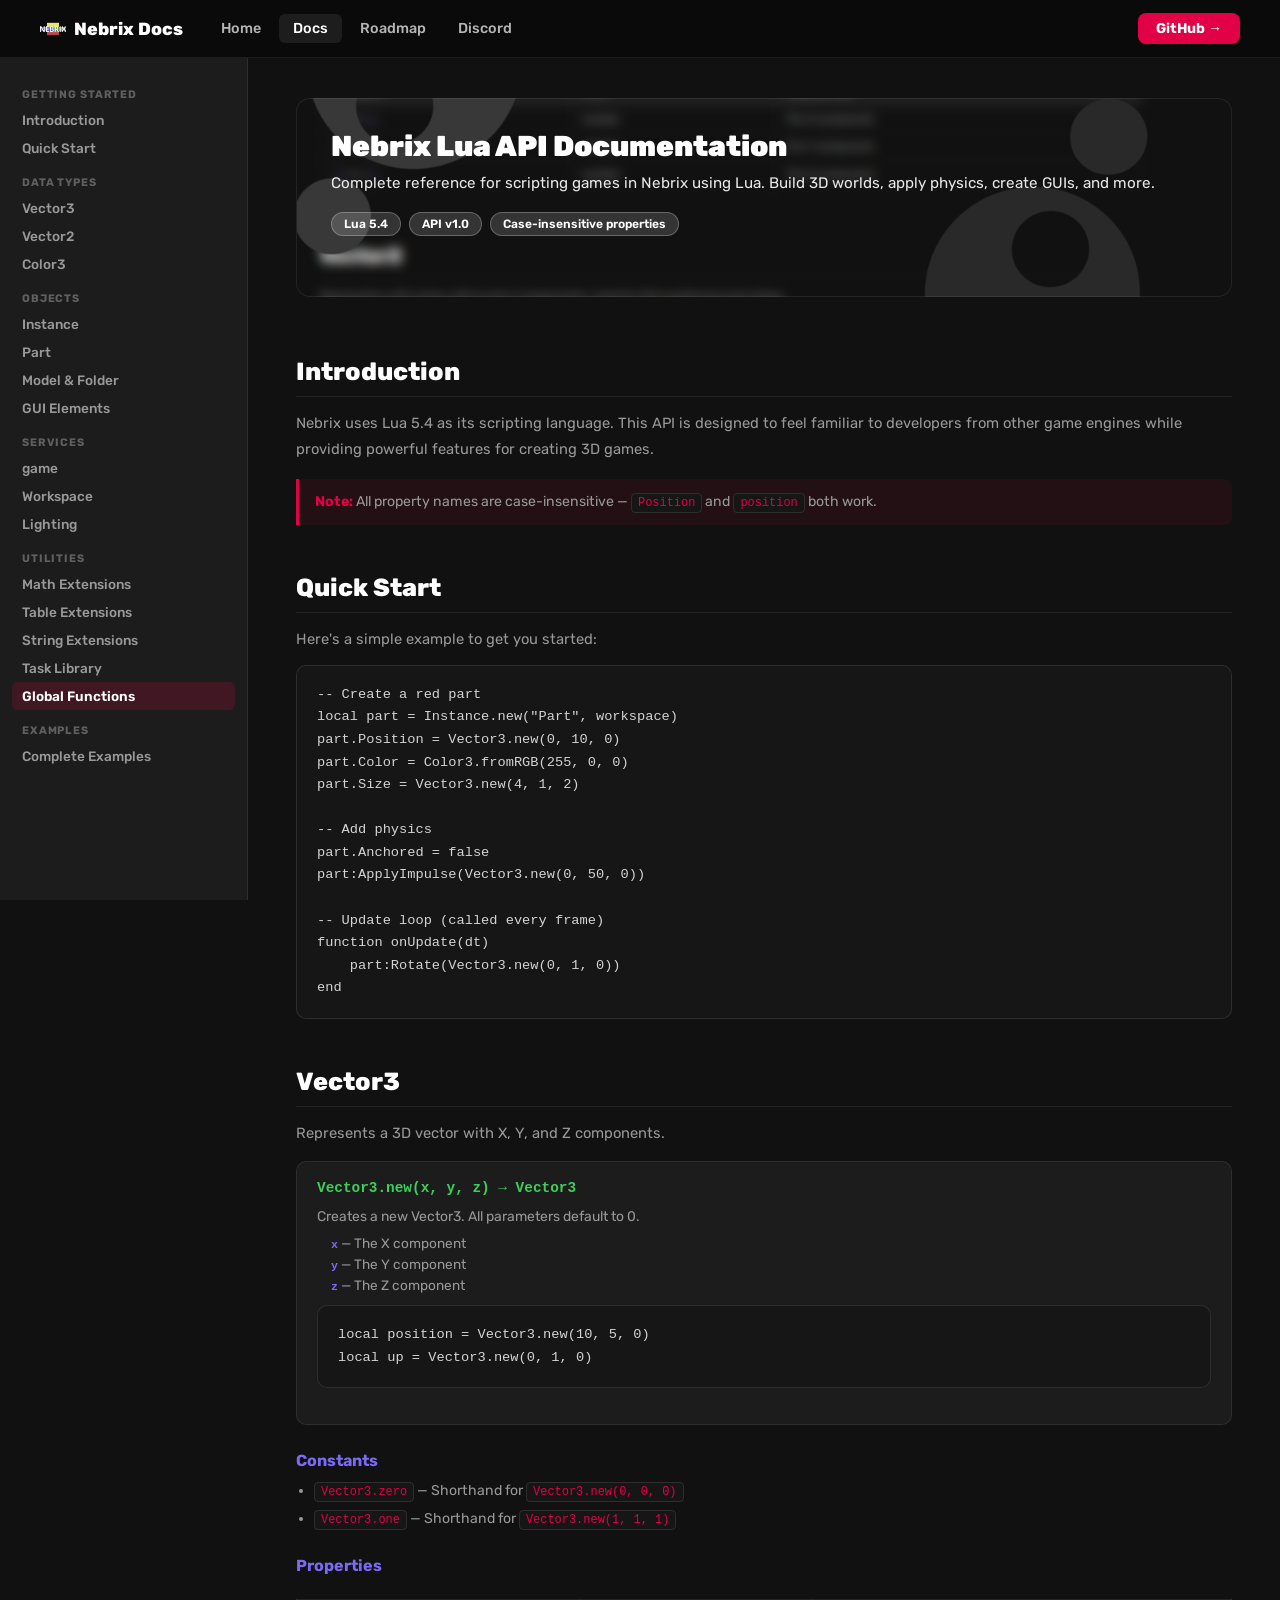
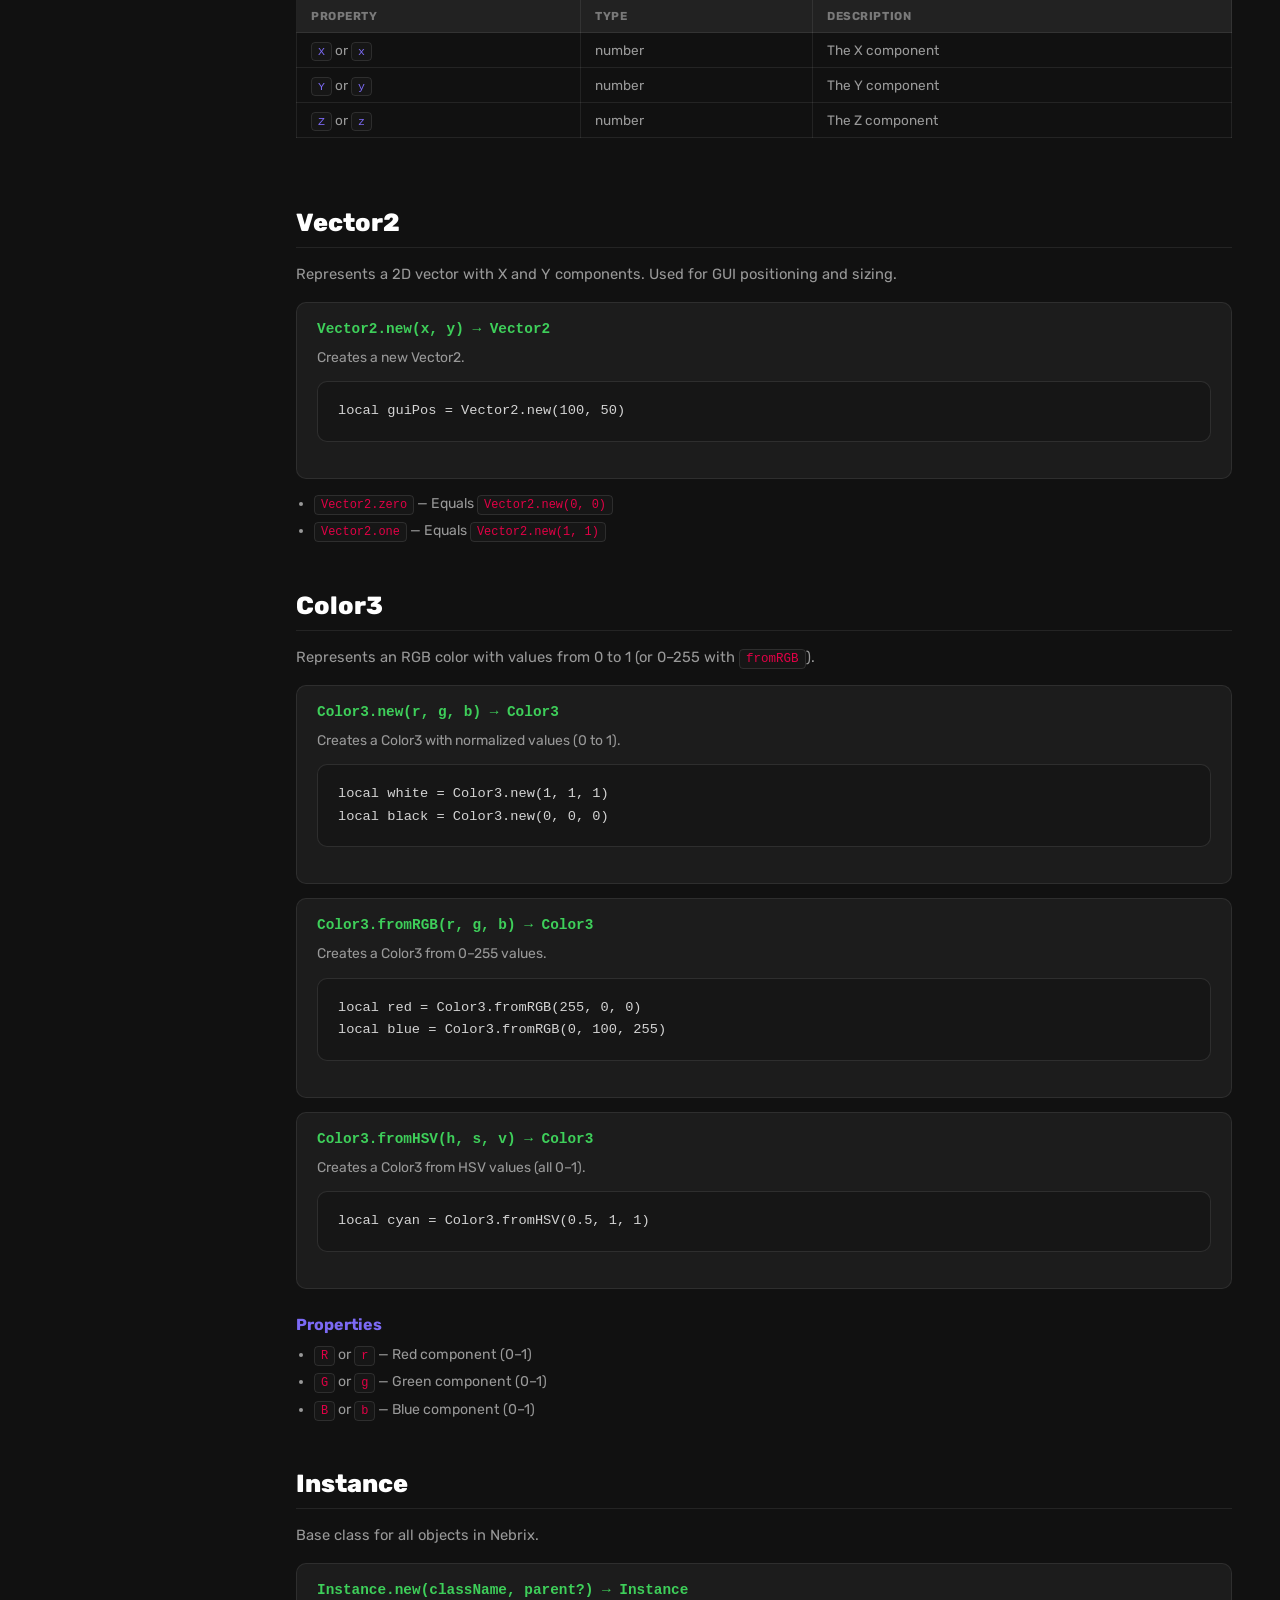
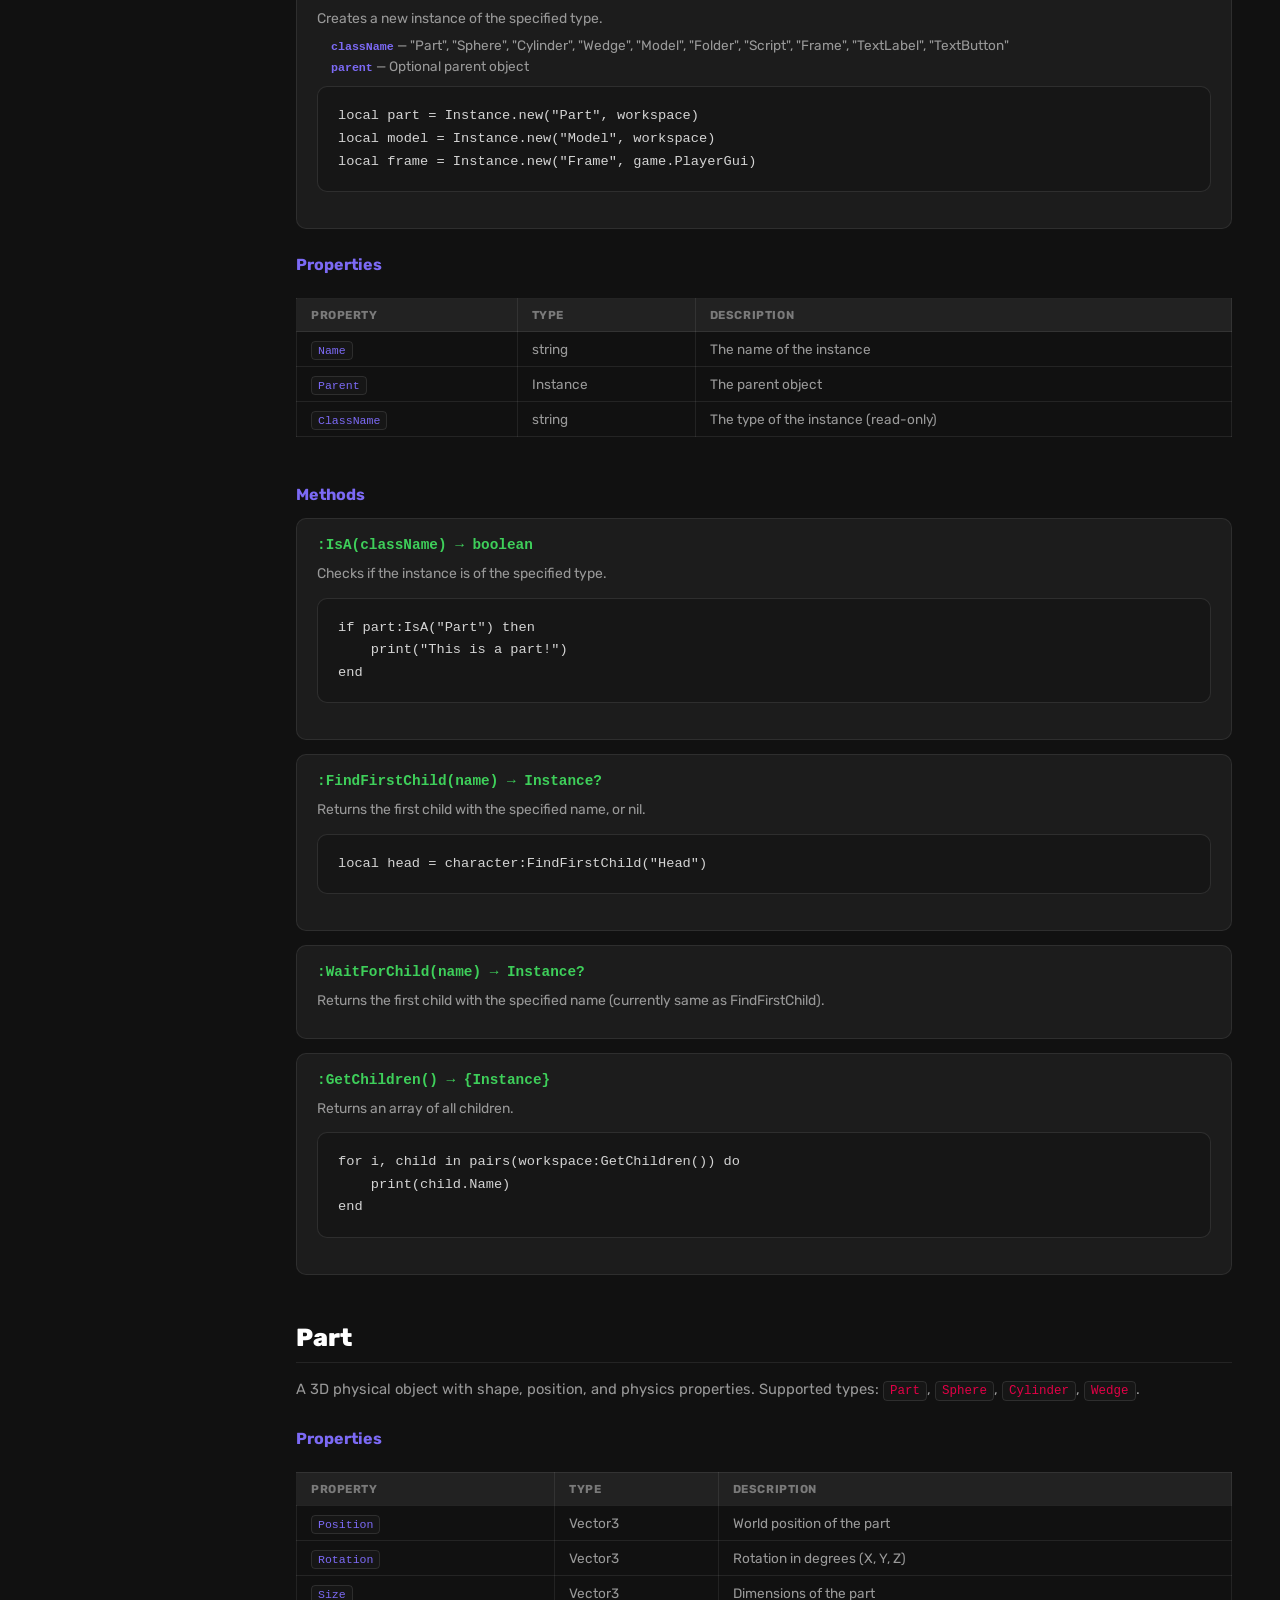
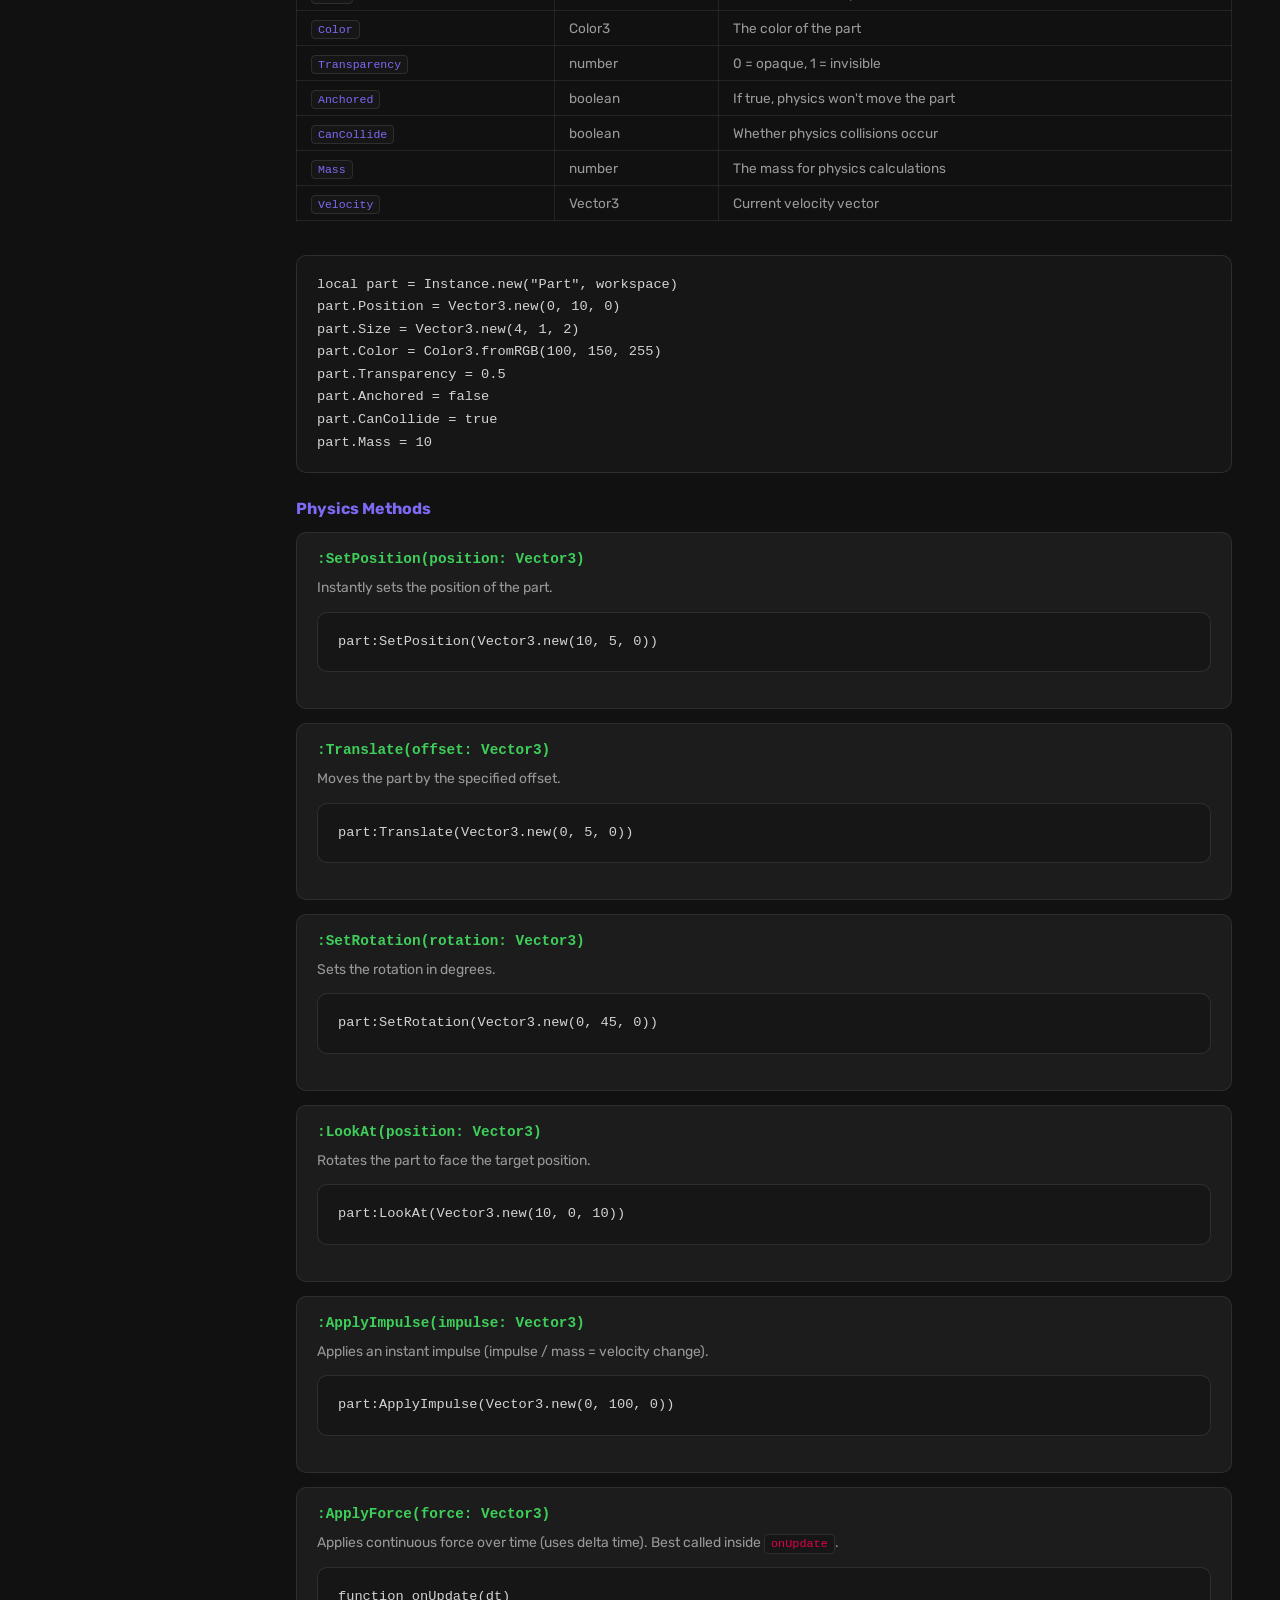
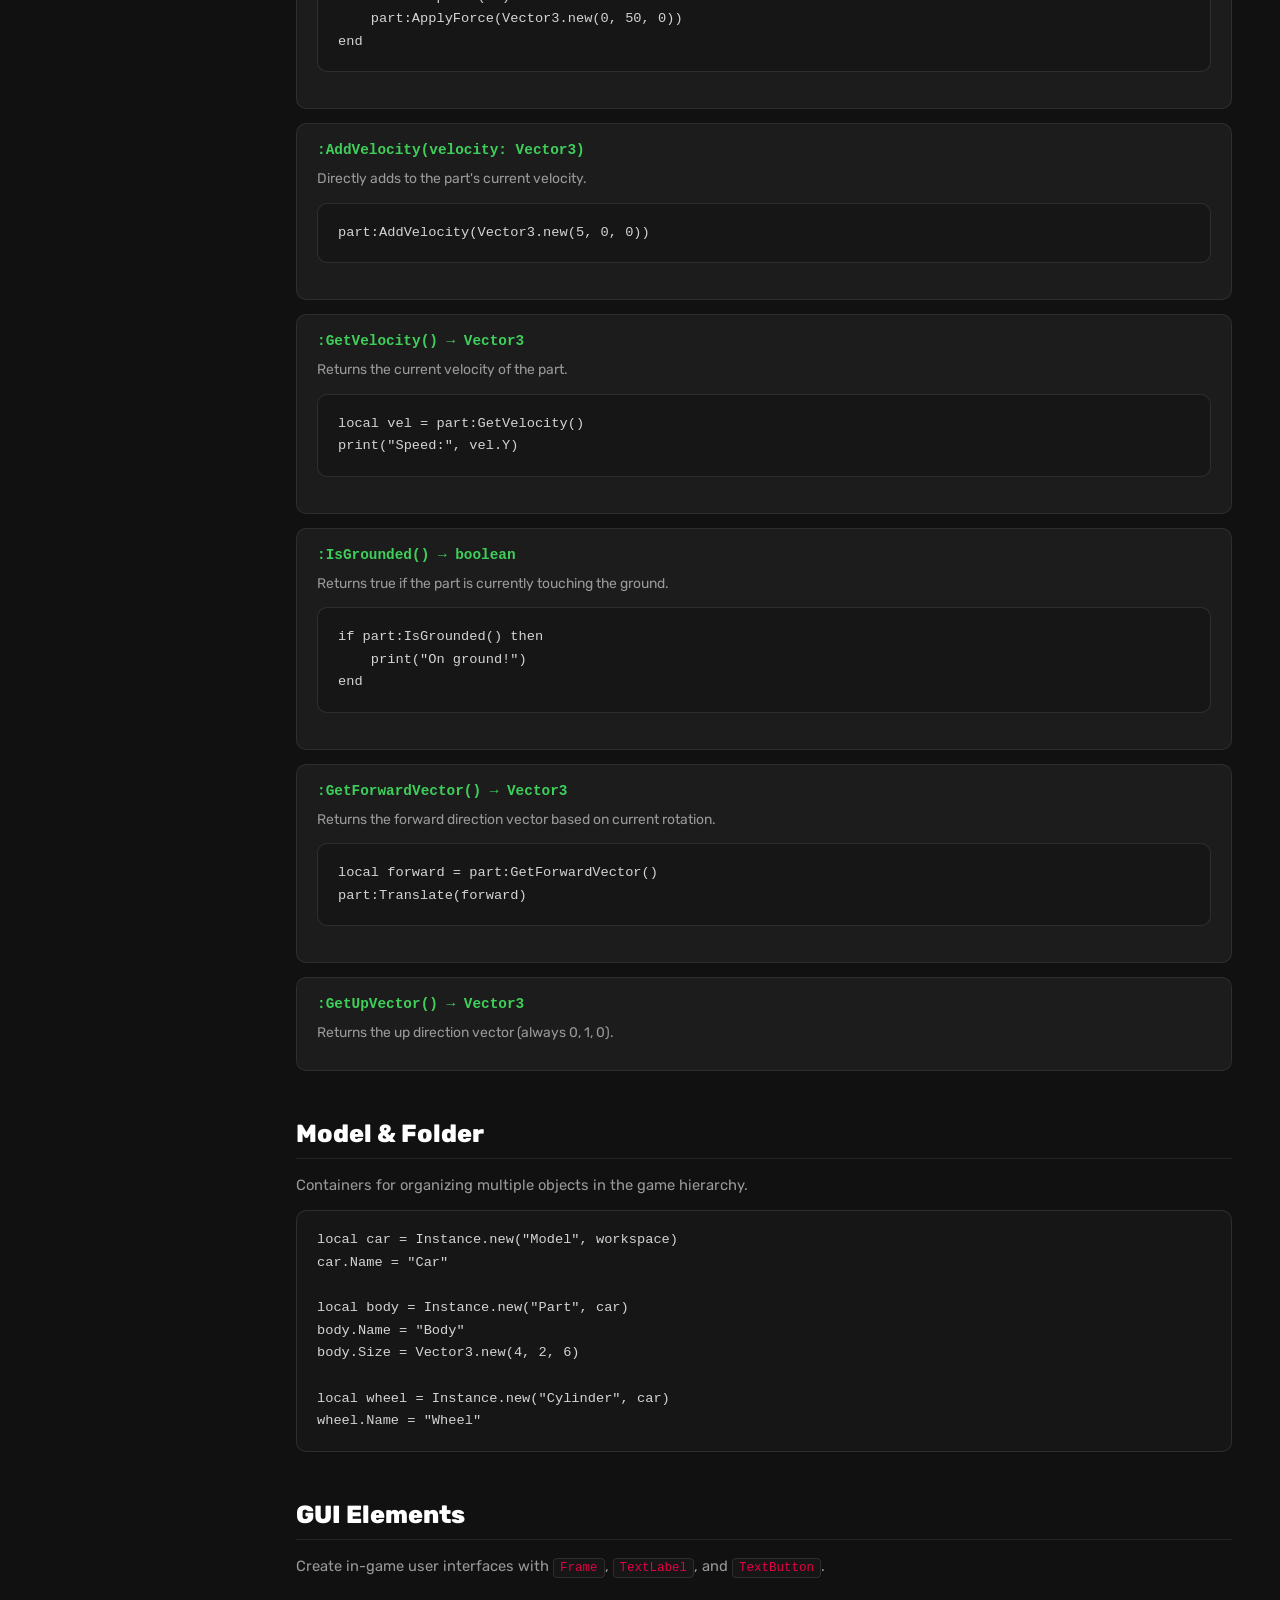
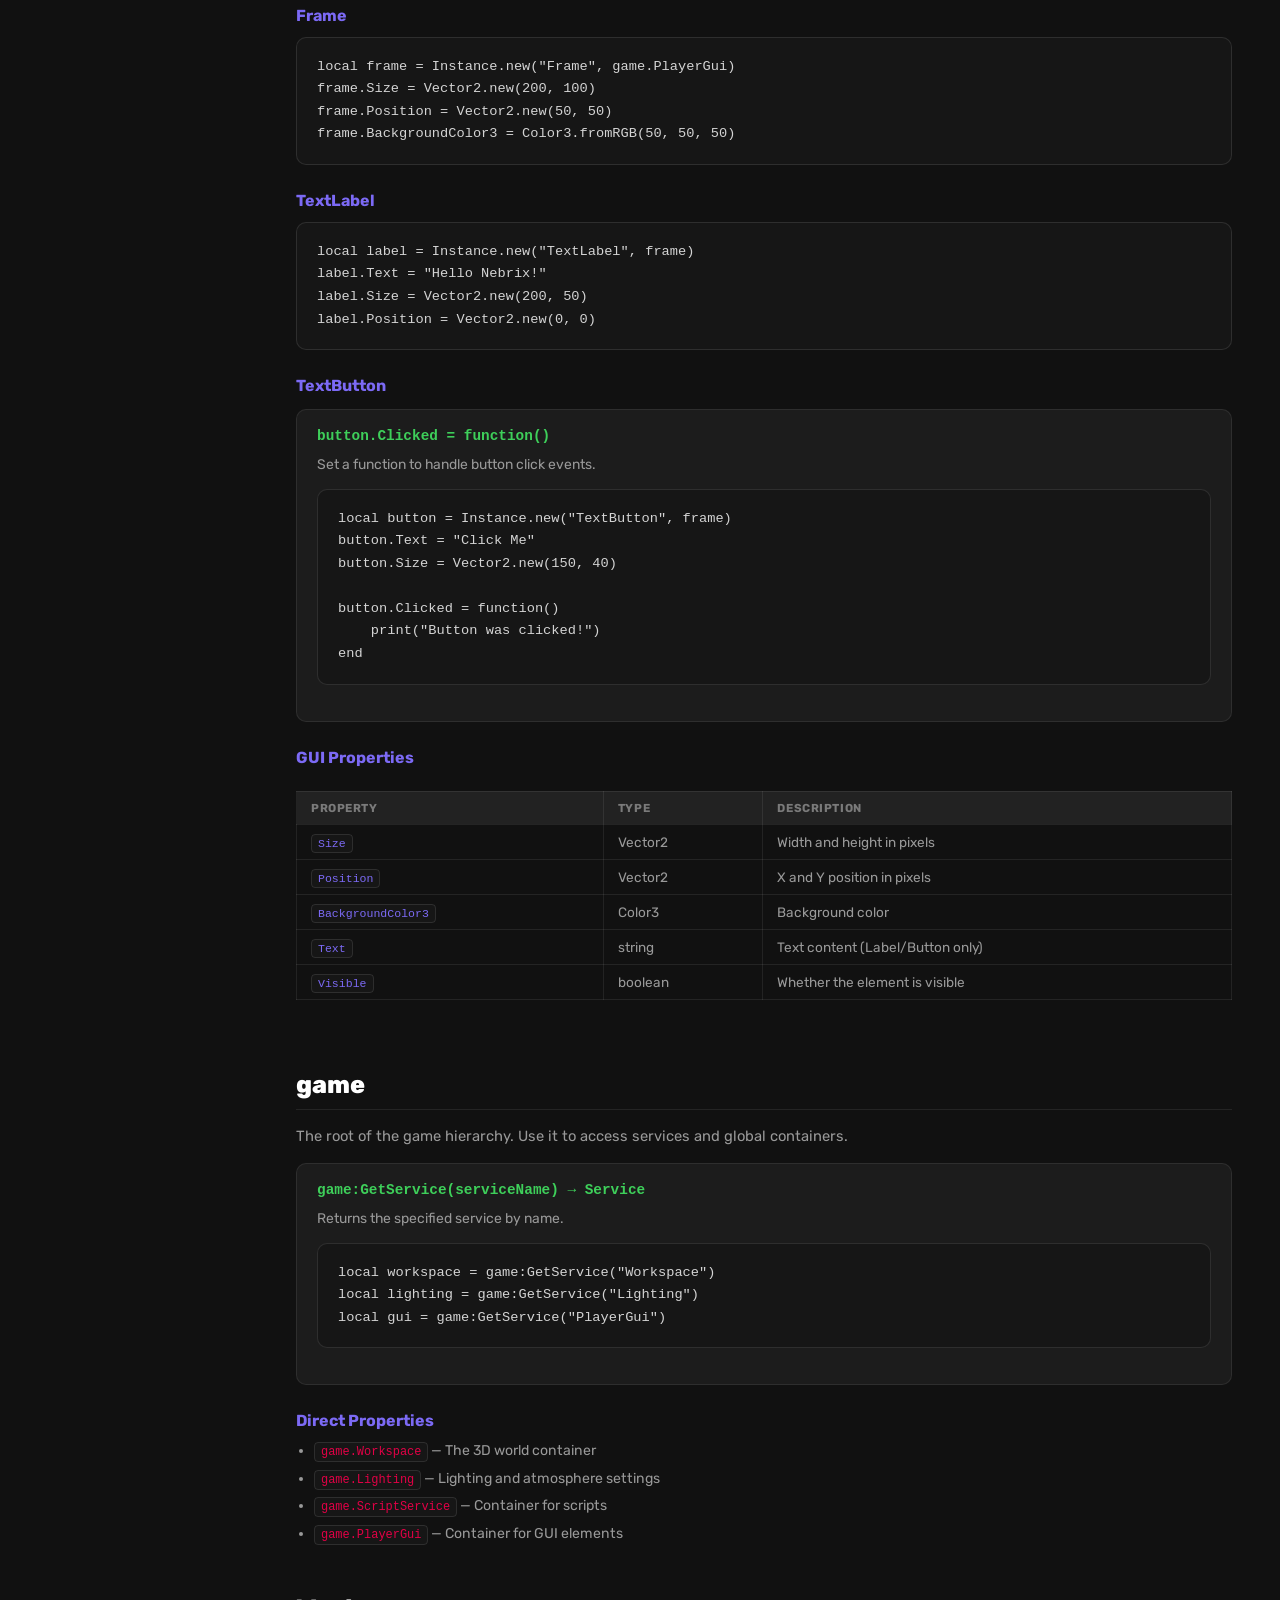
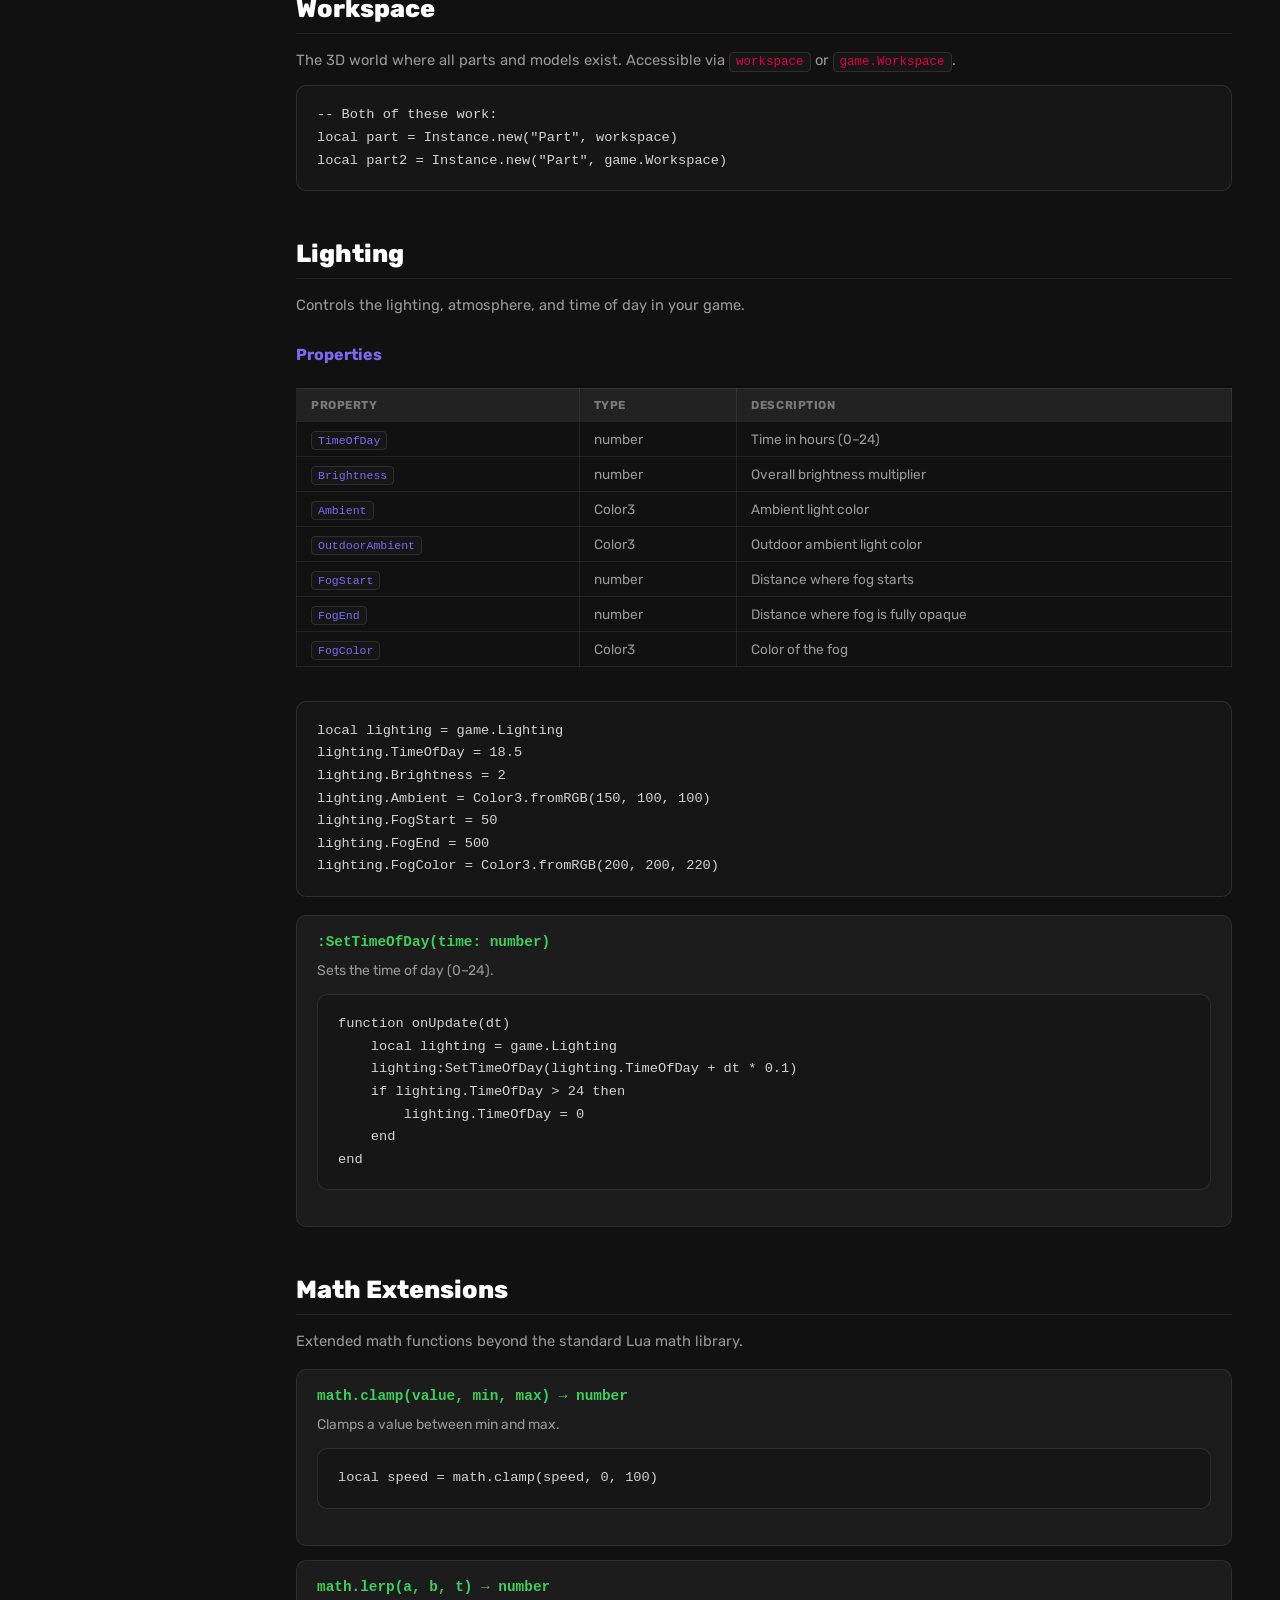
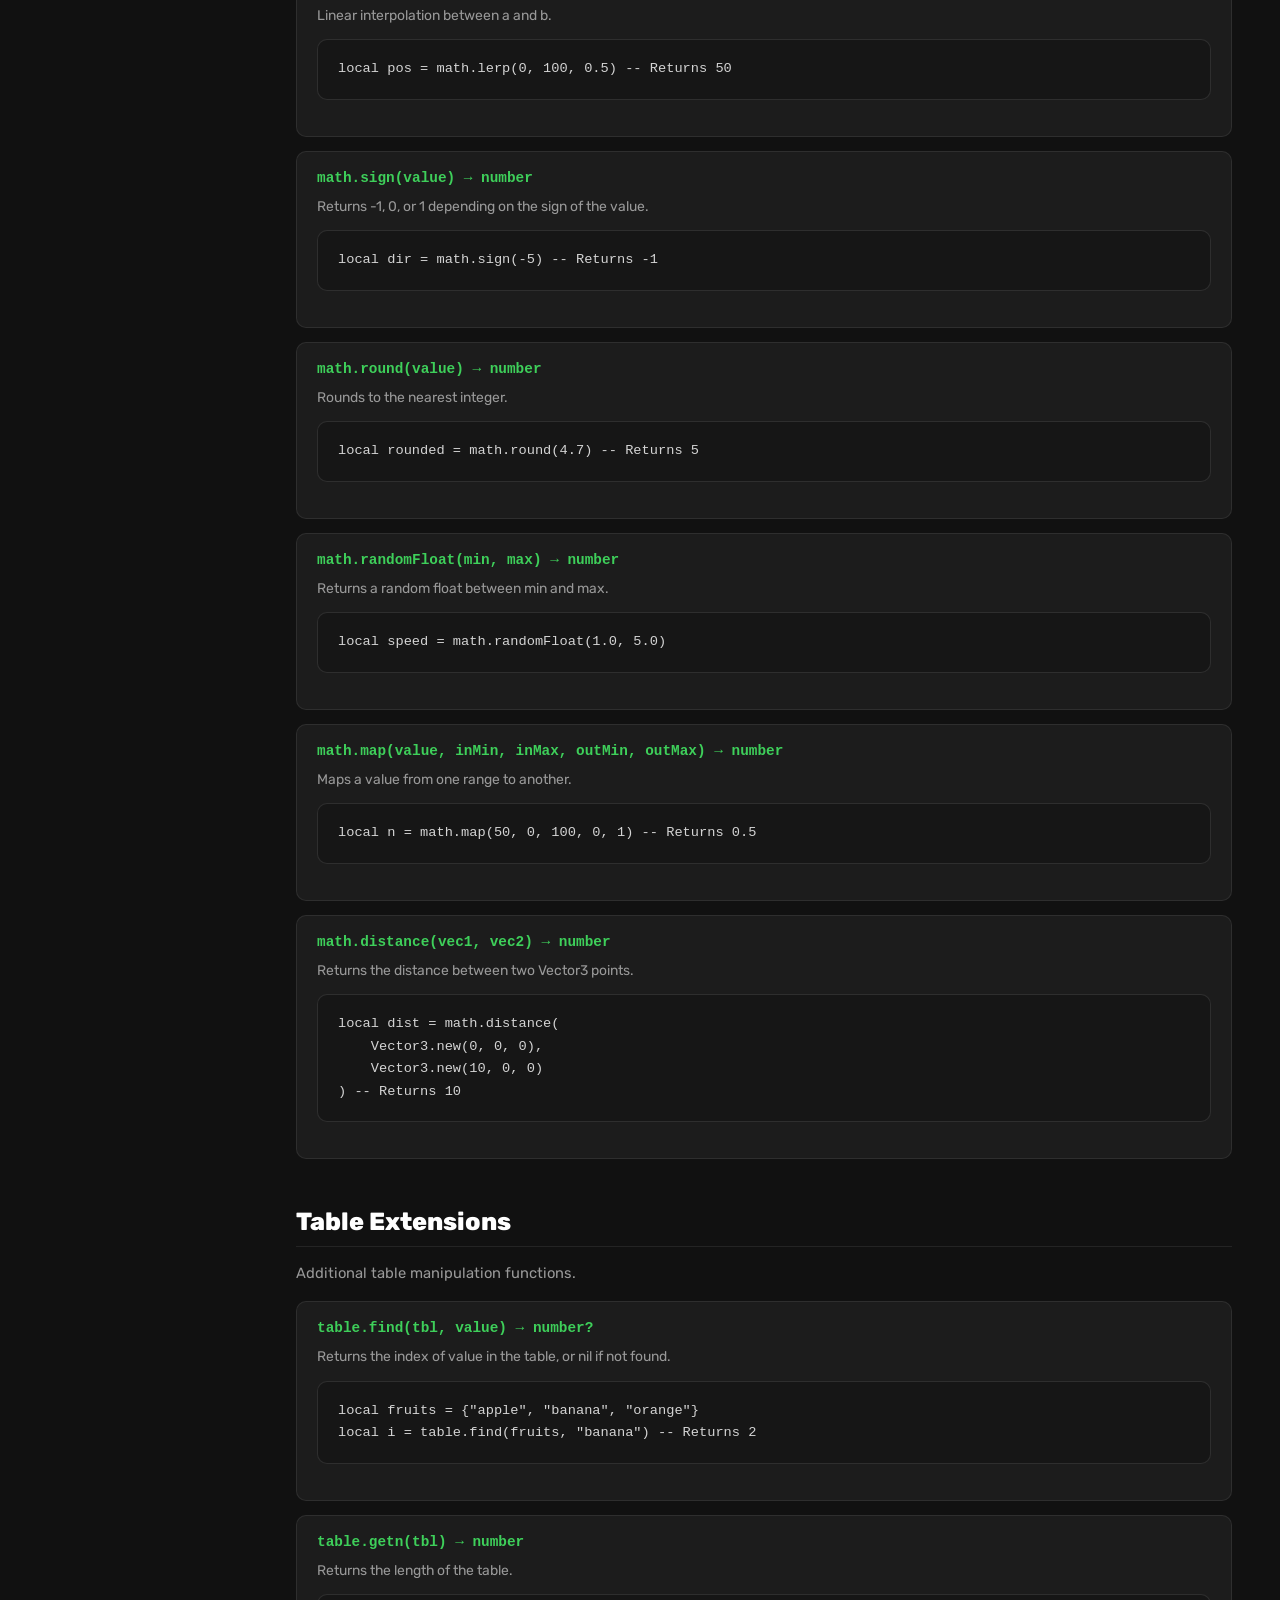
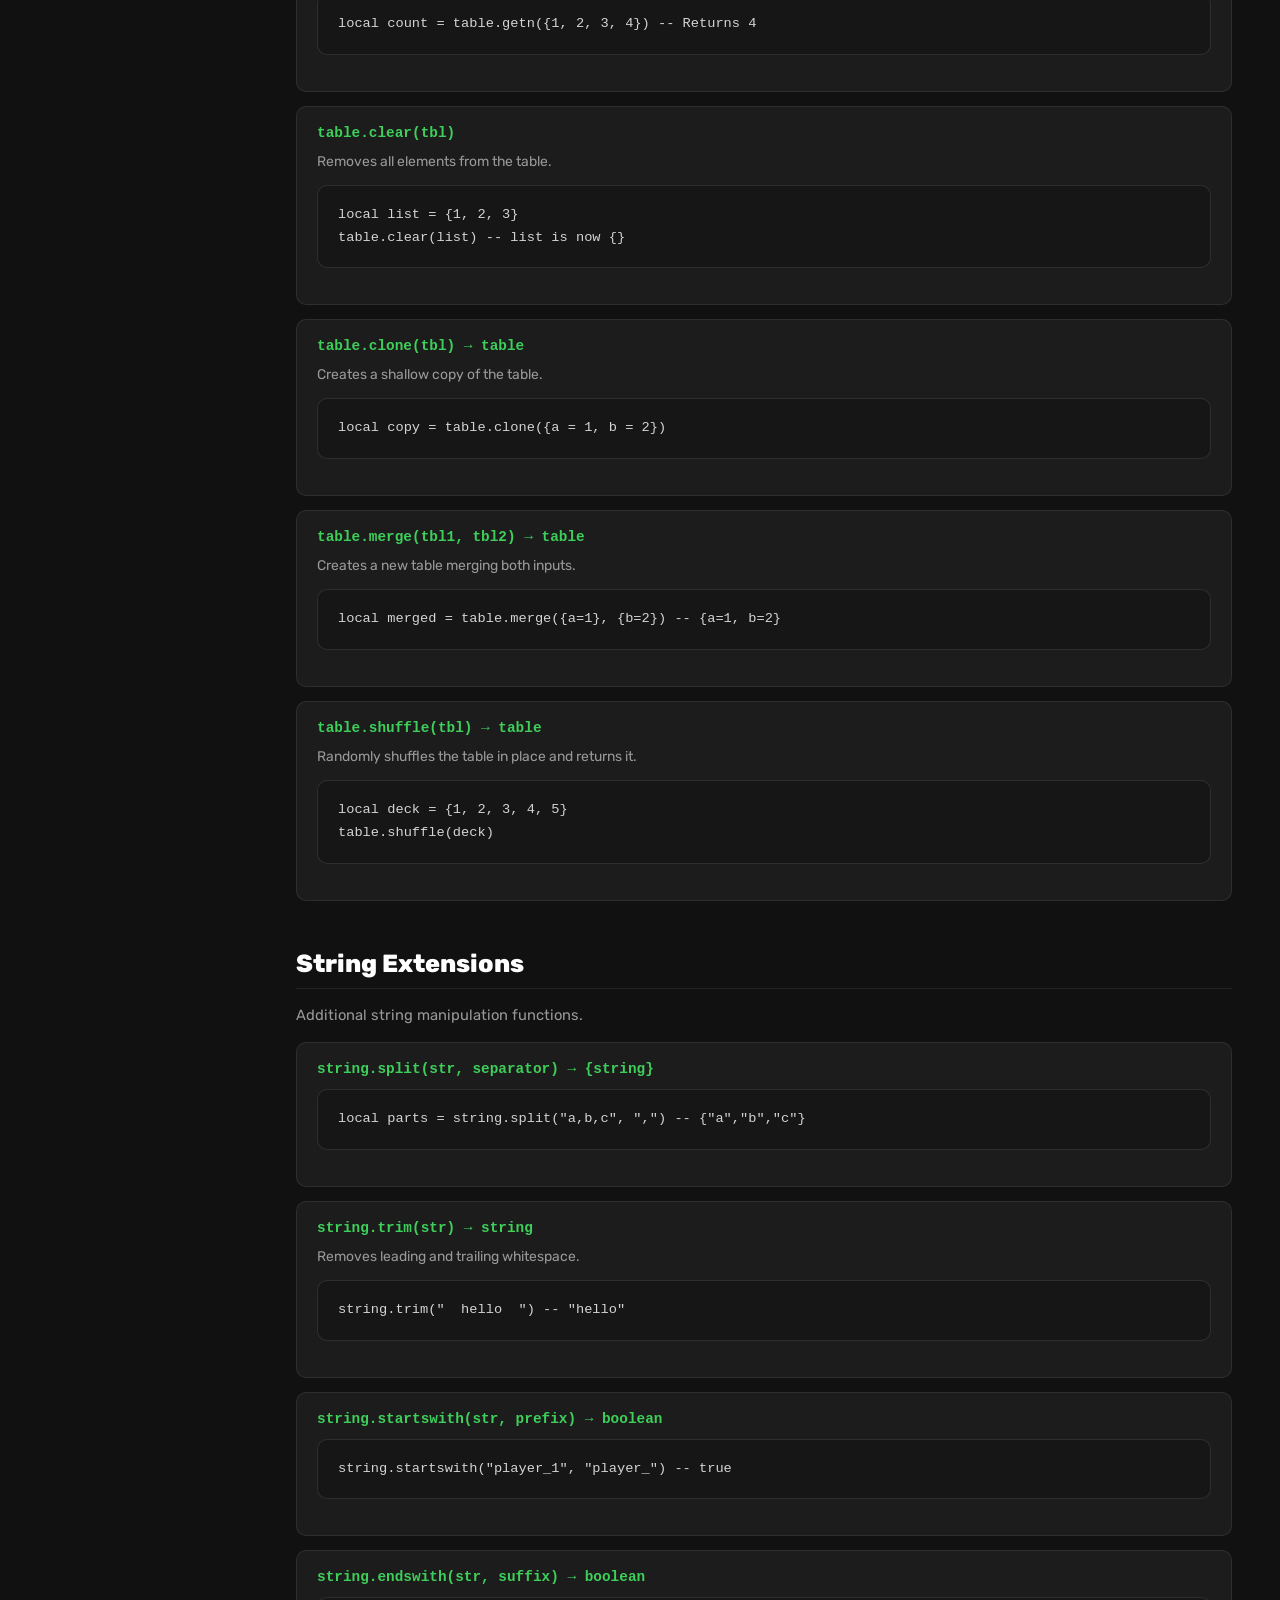
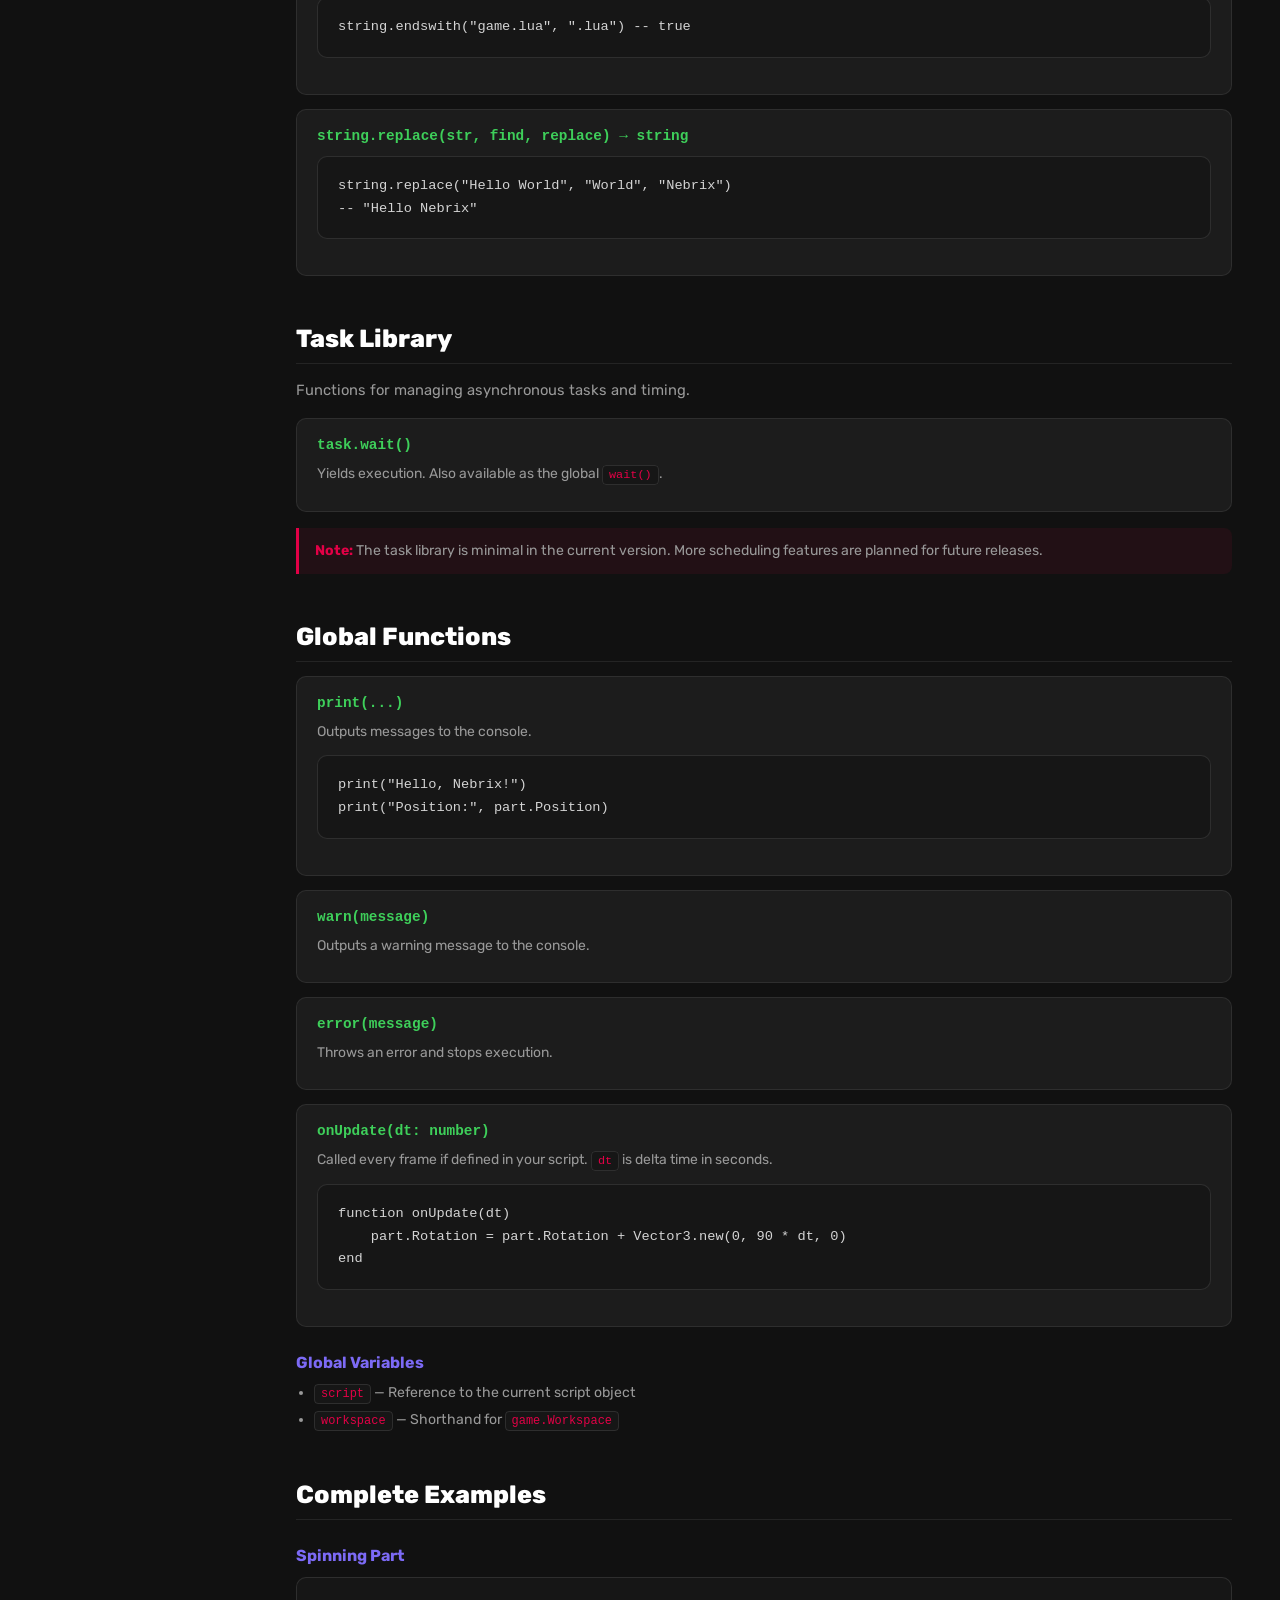
==== documentation.html @ 53d377f2 "New website design" ====
<!DOCTYPE html>
<html lang="en">
<head>
    <meta charset="UTF-8">
    <meta name="viewport" content="width=device-width, initial-scale=1.0">
    <link rel="icon" type="image/x-icon" href="nebrixlogo.png">
    <title>Nebrix - Lua API Documentation</title>
    <meta name="description" content="Complete Lua API documentation for Nebrix game engine scripting.">
    <link href="https://fonts.googleapis.com/css2?family=Rubik:wght@400;500;600;700;800;900&display=swap" rel="stylesheet">
    <style>
        *, *::before, *::after { box-sizing: border-box; margin: 0; padding: 0; }

        :root {
            --red:         #e20046;
            --red-dark:    #b8003a;
            --bg:          #111111;
            --bg-card:     #1c1c1c;
            --bg-raised:   #222222;
            --bg-code:     #161616;
            --text:        #ffffff;
            --muted:       #999999;
            --border:      rgba(255,255,255,0.08);
            --border-code: rgba(255,255,255,0.1);
            --green:       #3ecf5a;
            --accent:      #7c6af5;
            --sidebar-w:   248px;
        }

        html { scroll-behavior: smooth; }
        body { font-family: 'Rubik', sans-serif; background: var(--bg); color: var(--text); overflow-x: hidden; }
        a { color: inherit; text-decoration: none; }

        /* ── NAVBAR ── */
        nav.topnav {
            position: sticky;
            top: 0;
            z-index: 200;
            display: flex;
            align-items: center;
            padding: 0 2.5rem;
            height: 58px;
            background: rgba(10,10,10,0.9);
            backdrop-filter: blur(12px);
            border-bottom: 1px solid var(--border);
        }

        .logo {
            display: flex;
            align-items: center;
            gap: 8px;
            font-weight: 800;
            font-size: 1.1rem;
            color: #fff;
        }
        .logo img { width: 26px; height: 26px; object-fit: contain; display: block; }

        .nav-links { display: flex; gap: 4px; margin-left: 1.5rem; }
        .nav-links a {
            padding: 6px 14px;
            font-size: 0.9rem; font-weight: 500;
            color: rgba(255,255,255,0.7);
            border-radius: 6px;
            transition: background 0.15s, color 0.15s;
        }
        .nav-links a:hover { background: rgba(255,255,255,0.08); color: #fff; }
        .nav-links a.active { color: #fff; background: rgba(255,255,255,0.08); }

        .nav-right { display: flex; gap: 10px; align-items: center; margin-left: auto; }
        .btn-nav-gh {
            background: var(--red); border: none; cursor: pointer;
            font-family: 'Rubik', sans-serif; font-size: 0.88rem; font-weight: 700;
            color: #fff; padding: 7px 18px; border-radius: 8px;
            transition: filter 0.15s, transform 0.12s; display: inline-flex; align-items: center;
        }
        .btn-nav-gh:hover { filter: brightness(1.1); transform: translateY(-1px); }

        /* ── LAYOUT ── */
        .layout { display: flex; max-width: 1380px; margin: 0 auto; }

        /* ── SIDEBAR ── */
        .sidebar {
            width: var(--sidebar-w);
            flex-shrink: 0;
            position: sticky;
            top: 58px;
            height: calc(100vh - 58px);
            overflow-y: auto;
            padding: 20px 12px 32px;
            border-right: 1px solid var(--border);
            background: var(--bg-card);
            scrollbar-width: thin;
            scrollbar-color: rgba(255,255,255,0.1) transparent;
        }

        .sidebar-group { margin-bottom: 4px; }

        .sidebar-label {
            font-size: 0.68rem;
            font-weight: 700;
            text-transform: uppercase;
            letter-spacing: 0.08em;
            color: rgba(255,255,255,0.3);
            padding: 10px 10px 5px;
            display: block;
        }

        .sidebar a {
            display: block;
            padding: 6px 10px;
            text-decoration: none;
            color: var(--muted);
            border-radius: 6px;
            font-size: 0.85rem;
            font-weight: 500;
            transition: background 0.12s, color 0.12s;
        }
        .sidebar a:hover { color: #fff; background: rgba(255,255,255,0.06); }
        .sidebar a.active { color: #fff; background: rgba(226,0,70,0.18); font-weight: 600; }

        /* ── MAIN CONTENT ── */
        .content {
            flex: 1;
            min-width: 0;
            padding: 40px 48px 80px;
        }

        /* ── INTRO CARD ── */
        .intro-card {
            padding: 30px 34px 60px;
            margin-bottom: 60px;
            border-radius: 14px;
            border: 1px solid rgba(255,255,255,0.08);

            background: url("nebrixcoding.png") center/cover no-repeat;

        }
        .intro-card h1 { font-size: 1.8rem; font-weight: 900; margin-bottom: 8px; color: #fff; }
        .intro-card p  { color: rgba(255,255,255,0.9); line-height: 1.65; font-size: 0.95rem; }

        .intro-pills {
            display: flex; gap: 8px; margin-top: 16px; flex-wrap: wrap;
        }
        .intro-pill {
            background: rgba(255,255,255,0.15);
            border: 1px solid rgba(255,255,255,0.25);
            padding: 4px 12px; border-radius: 100px;
            font-size: 0.75rem; font-weight: 600; color: #fff;
        }

        /* ── SECTION HEADINGS ── */
        section { scroll-margin-top: 78px; }

        h2 {
            font-size: 1.55rem; font-weight: 800;
            margin: 48px 0 14px;
            padding-bottom: 10px;
            border-bottom: 1px solid var(--border);
            color: #fff;
        }

        h3 {
            font-size: 1rem; font-weight: 700;
            color: var(--accent);
            margin: 26px 0 10px;
        }

        p {
            line-height: 1.75;
            margin-bottom: 12px;
            color: var(--muted);
            font-size: 0.92rem;
        }

        /* ── CODE ── */
        code {
            font-family: 'Courier New', monospace;
            font-size: 0.85em;
            background: var(--bg-code);
            border: 1px solid var(--border-code);
            padding: 2px 6px;
            border-radius: 4px;
            color: var(--red);
        }

        pre {
            background: var(--bg-code);
            border: 1px solid var(--border-code);
            border-radius: 10px;
            padding: 18px 20px;
            overflow-x: auto;
            margin: 12px 0 18px;
            line-height: 1.65;
        }
        pre code { background: none; border: none; padding: 0; color: #d4d4d4; font-size: 0.855rem; }

        /* ── API METHOD ── */
        .api-method {
            background: var(--bg-card);
            border: 1px solid var(--border);
            border-radius: 10px;
            padding: 18px 20px;
            margin: 14px 0;
            transition: border-color 0.15s;
        }
        .api-method:hover { border-color: rgba(255,255,255,0.15); }

        .method-sig {
            font-family: 'Courier New', monospace;
            font-size: 0.9rem;
            color: #3ecf5a;
            font-weight: 700;
            margin-bottom: 8px;
            word-break: break-all;
        }
        .api-method p { margin-bottom: 7px; font-size: 0.87rem; }

        .param { margin: 5px 0 5px 14px; font-size: 0.85rem; color: var(--muted); }
        .param strong { color: var(--accent); font-family: 'Courier New', monospace; font-size: 0.855em; }

        /* ── TABLE ── */
        .table-wrap { overflow-x: auto; }
        table { width: 100%; border-collapse: collapse; margin: 14px 0 22px; font-size: 0.85rem; }
        th, td { padding: 9px 14px; text-align: left; border: 1px solid var(--border); }
        th {
            background: var(--bg-raised);
            font-weight: 700; font-size: 0.72rem;
            text-transform: uppercase; letter-spacing: 0.05em;
            color: rgba(255,255,255,0.4);
        }
        td { color: var(--muted); }
        td code { color: var(--accent); }

        /* ── NOTE ── */
        .note {
            background: rgba(226,0,70,0.08);
            border-left: 3px solid var(--red);
            padding: 12px 16px;
            margin: 16px 0;
            border-radius: 0 8px 8px 0;
            font-size: 0.88rem;
            color: var(--muted);
            line-height: 1.6;
        }
        .note strong { color: var(--red); }

        /* ── LISTS ── */
        ul { margin: 8px 0 16px 18px; display: flex; flex-direction: column; gap: 5px; }
        li { font-size: 0.88rem; color: var(--muted); line-height: 1.6; }

        /* ── MOBILE SIDEBAR TOGGLE ── */
        .menu-toggle-btn {
            display: none;
            background: var(--red);
            color: white;
            border: none;
            cursor: pointer;
            padding: 7px 14px;
            border-radius: 8px;
            font-family: 'Rubik', sans-serif;
            font-size: 0.88rem;
            font-weight: 700;
            position: fixed;
            bottom: 20px;
            left: 20px;
            z-index: 199;
            box-shadow: 0 4px 16px rgba(226,0,70,0.4);
        }

        /* ── FOOTER ── */
        footer.doc-footer {
            margin-top: 56px;
            padding-top: 24px;
            border-top: 1px solid var(--border);
            text-align: center;
            font-size: 0.84rem;
            color: #555;
        }

        /* ── RESPONSIVE ── */
        @media (max-width: 1024px) {
            .sidebar {
                position: fixed;
                left: -270px;
                top: 58px;
                height: calc(100vh - 58px);
                z-index: 150;
                transition: left 0.3s ease;
                box-shadow: 8px 0 32px rgba(0,0,0,0.5);
                width: 248px;
            }
            .sidebar.open { left: 0; }
            .menu-toggle-btn { display: block; }
            .content { padding: 28px 18px 80px; }
        }

        @media (max-width: 768px) {
            nav.topnav { padding: 0 1.2rem; }
            .nav-links { display: none; }
            h2 { font-size: 1.35rem; }
            .intro-card { padding: 22px 20px; }
            .intro-card h1 { font-size: 1.4rem; }
            pre { font-size: 0.82rem; }
        }
    </style>
</head>
<body>

<!-- NAVBAR -->
<nav class="topnav">
    <a href="index.html" class="logo">
        <img src="nebrixlogo.png" alt="Nebrix Logo" onerror="this.style.display='none'">
        <span>Nebrix Docs</span>
    </a>
    <div class="nav-links">
        <a href="index.html">Home</a>
        <a href="documentation.html" class="active">Docs</a>
        <a href="progression.html">Roadmap</a>
        <a href="https://discord.com/invite/XTa4GwaJFY" target="_blank" rel="noopener">Discord</a>
    </div>
    <div class="nav-right">
        <a href="https://github.com/Puppyrjcw/Nebrix" target="_blank" rel="noopener" class="btn-nav-gh">GitHub →</a>
    </div>
</nav>

<div class="layout">

    <!-- SIDEBAR -->
    <nav class="sidebar" id="sidebar">
        <div class="sidebar-group">
            <span class="sidebar-label">Getting Started</span>
            <a href="#intro">Introduction</a>
            <a href="#quickstart">Quick Start</a>
        </div>
        <div class="sidebar-group">
            <span class="sidebar-label">Data Types</span>
            <a href="#vector3">Vector3</a>
            <a href="#vector2">Vector2</a>
            <a href="#color3">Color3</a>
        </div>
        <div class="sidebar-group">
            <span class="sidebar-label">Objects</span>
            <a href="#instance">Instance</a>
            <a href="#part">Part</a>
            <a href="#model">Model &amp; Folder</a>
            <a href="#gui">GUI Elements</a>
        </div>
        <div class="sidebar-group">
            <span class="sidebar-label">Services</span>
            <a href="#game">game</a>
            <a href="#workspace">Workspace</a>
            <a href="#lighting">Lighting</a>
        </div>
        <div class="sidebar-group">
            <span class="sidebar-label">Utilities</span>
            <a href="#math">Math Extensions</a>
            <a href="#table">Table Extensions</a>
            <a href="#string">String Extensions</a>
            <a href="#task">Task Library</a>
            <a href="#globals">Global Functions</a>
        </div>
        <div class="sidebar-group">
            <span class="sidebar-label">Examples</span>
            <a href="#examples">Complete Examples</a>
        </div>
    </nav>

    <!-- MAIN CONTENT -->
    <main class="content">

        <div class="intro-card">
            <h1>Nebrix Lua API Documentation</h1>
            <p>Complete reference for scripting games in Nebrix using Lua. Build 3D worlds, apply physics, create GUIs, and more.</p>
            <div class="intro-pills">
                <span class="intro-pill">Lua 5.4</span>
                <span class="intro-pill">API v1.0</span>
                <span class="intro-pill">Case-insensitive properties</span>
            </div>
        </div>

        <section id="intro">
            <h2>Introduction</h2>
            <p>Nebrix uses Lua 5.4 as its scripting language. This API is designed to feel familiar to developers from other game engines while providing powerful features for creating 3D games.</p>
            <div class="note">
                <strong>Note:</strong> All property names are case-insensitive — <code>Position</code> and <code>position</code> both work.
            </div>
        </section>

        <section id="quickstart">
            <h2>Quick Start</h2>
            <p>Here's a simple example to get you started:</p>
            <pre><code>-- Create a red part
local part = Instance.new("Part", workspace)
part.Position = Vector3.new(0, 10, 0)
part.Color = Color3.fromRGB(255, 0, 0)
part.Size = Vector3.new(4, 1, 2)

-- Add physics
part.Anchored = false
part:ApplyImpulse(Vector3.new(0, 50, 0))

-- Update loop (called every frame)
function onUpdate(dt)
    part:Rotate(Vector3.new(0, 1, 0))
end</code></pre>
        </section>

        <section id="vector3">
            <h2>Vector3</h2>
            <p>Represents a 3D vector with X, Y, and Z components.</p>

            <div class="api-method">
                <div class="method-sig">Vector3.new(x, y, z) → Vector3</div>
                <p>Creates a new Vector3. All parameters default to 0.</p>
                <div class="param"><strong>x</strong> — The X component</div>
                <div class="param"><strong>y</strong> — The Y component</div>
                <div class="param"><strong>z</strong> — The Z component</div>
                <pre><code>local position = Vector3.new(10, 5, 0)
local up = Vector3.new(0, 1, 0)</code></pre>
            </div>

            <h3>Constants</h3>
            <ul>
                <li><code>Vector3.zero</code> — Shorthand for <code>Vector3.new(0, 0, 0)</code></li>
                <li><code>Vector3.one</code> — Shorthand for <code>Vector3.new(1, 1, 1)</code></li>
            </ul>

            <h3>Properties</h3>
            <div class="table-wrap">
            <table>
                <tr><th>Property</th><th>Type</th><th>Description</th></tr>
                <tr><td><code>X</code> or <code>x</code></td><td>number</td><td>The X component</td></tr>
                <tr><td><code>Y</code> or <code>y</code></td><td>number</td><td>The Y component</td></tr>
                <tr><td><code>Z</code> or <code>z</code></td><td>number</td><td>The Z component</td></tr>
            </table>
            </div>
        </section>

        <section id="vector2">
            <h2>Vector2</h2>
            <p>Represents a 2D vector with X and Y components. Used for GUI positioning and sizing.</p>

            <div class="api-method">
                <div class="method-sig">Vector2.new(x, y) → Vector2</div>
                <p>Creates a new Vector2.</p>
                <pre><code>local guiPos = Vector2.new(100, 50)</code></pre>
            </div>

            <ul>
                <li><code>Vector2.zero</code> — Equals <code>Vector2.new(0, 0)</code></li>
                <li><code>Vector2.one</code> — Equals <code>Vector2.new(1, 1)</code></li>
            </ul>
        </section>

        <section id="color3">
            <h2>Color3</h2>
            <p>Represents an RGB color with values from 0 to 1 (or 0–255 with <code>fromRGB</code>).</p>

            <div class="api-method">
                <div class="method-sig">Color3.new(r, g, b) → Color3</div>
                <p>Creates a Color3 with normalized values (0 to 1).</p>
                <pre><code>local white = Color3.new(1, 1, 1)
local black = Color3.new(0, 0, 0)</code></pre>
            </div>

            <div class="api-method">
                <div class="method-sig">Color3.fromRGB(r, g, b) → Color3</div>
                <p>Creates a Color3 from 0–255 values.</p>
                <pre><code>local red = Color3.fromRGB(255, 0, 0)
local blue = Color3.fromRGB(0, 100, 255)</code></pre>
            </div>

            <div class="api-method">
                <div class="method-sig">Color3.fromHSV(h, s, v) → Color3</div>
                <p>Creates a Color3 from HSV values (all 0–1).</p>
                <pre><code>local cyan = Color3.fromHSV(0.5, 1, 1)</code></pre>
            </div>

            <h3>Properties</h3>
            <ul>
                <li><code>R</code> or <code>r</code> — Red component (0–1)</li>
                <li><code>G</code> or <code>g</code> — Green component (0–1)</li>
                <li><code>B</code> or <code>b</code> — Blue component (0–1)</li>
            </ul>
        </section>

        <section id="instance">
            <h2>Instance</h2>
            <p>Base class for all objects in Nebrix.</p>

            <div class="api-method">
                <div class="method-sig">Instance.new(className, parent?) → Instance</div>
                <p>Creates a new instance of the specified type.</p>
                <div class="param"><strong>className</strong> — "Part", "Sphere", "Cylinder", "Wedge", "Model", "Folder", "Script", "Frame", "TextLabel", "TextButton"</div>
                <div class="param"><strong>parent</strong> — Optional parent object</div>
                <pre><code>local part = Instance.new("Part", workspace)
local model = Instance.new("Model", workspace)
local frame = Instance.new("Frame", game.PlayerGui)</code></pre>
            </div>

            <h3>Properties</h3>
            <div class="table-wrap">
            <table>
                <tr><th>Property</th><th>Type</th><th>Description</th></tr>
                <tr><td><code>Name</code></td><td>string</td><td>The name of the instance</td></tr>
                <tr><td><code>Parent</code></td><td>Instance</td><td>The parent object</td></tr>
                <tr><td><code>ClassName</code></td><td>string</td><td>The type of the instance (read-only)</td></tr>
            </table>
            </div>

            <h3>Methods</h3>

            <div class="api-method">
                <div class="method-sig">:IsA(className) → boolean</div>
                <p>Checks if the instance is of the specified type.</p>
                <pre><code>if part:IsA("Part") then
    print("This is a part!")
end</code></pre>
            </div>

            <div class="api-method">
                <div class="method-sig">:FindFirstChild(name) → Instance?</div>
                <p>Returns the first child with the specified name, or nil.</p>
                <pre><code>local head = character:FindFirstChild("Head")</code></pre>
            </div>

            <div class="api-method">
                <div class="method-sig">:WaitForChild(name) → Instance?</div>
                <p>Returns the first child with the specified name (currently same as FindFirstChild).</p>
            </div>

            <div class="api-method">
                <div class="method-sig">:GetChildren() → {Instance}</div>
                <p>Returns an array of all children.</p>
                <pre><code>for i, child in pairs(workspace:GetChildren()) do
    print(child.Name)
end</code></pre>
            </div>
        </section>

        <section id="part">
            <h2>Part</h2>
            <p>A 3D physical object with shape, position, and physics properties. Supported types: <code>Part</code>, <code>Sphere</code>, <code>Cylinder</code>, <code>Wedge</code>.</p>

            <h3>Properties</h3>
            <div class="table-wrap">
            <table>
                <tr><th>Property</th><th>Type</th><th>Description</th></tr>
                <tr><td><code>Position</code></td><td>Vector3</td><td>World position of the part</td></tr>
                <tr><td><code>Rotation</code></td><td>Vector3</td><td>Rotation in degrees (X, Y, Z)</td></tr>
                <tr><td><code>Size</code></td><td>Vector3</td><td>Dimensions of the part</td></tr>
                <tr><td><code>Color</code></td><td>Color3</td><td>The color of the part</td></tr>
                <tr><td><code>Transparency</code></td><td>number</td><td>0 = opaque, 1 = invisible</td></tr>
                <tr><td><code>Anchored</code></td><td>boolean</td><td>If true, physics won't move the part</td></tr>
                <tr><td><code>CanCollide</code></td><td>boolean</td><td>Whether physics collisions occur</td></tr>
                <tr><td><code>Mass</code></td><td>number</td><td>The mass for physics calculations</td></tr>
                <tr><td><code>Velocity</code></td><td>Vector3</td><td>Current velocity vector</td></tr>
            </table>
            </div>

            <pre><code>local part = Instance.new("Part", workspace)
part.Position = Vector3.new(0, 10, 0)
part.Size = Vector3.new(4, 1, 2)
part.Color = Color3.fromRGB(100, 150, 255)
part.Transparency = 0.5
part.Anchored = false
part.CanCollide = true
part.Mass = 10</code></pre>

            <h3 id="physics-methods">Physics Methods</h3>

            <div class="api-method">
                <div class="method-sig">:SetPosition(position: Vector3)</div>
                <p>Instantly sets the position of the part.</p>
                <pre><code>part:SetPosition(Vector3.new(10, 5, 0))</code></pre>
            </div>

            <div class="api-method">
                <div class="method-sig">:Translate(offset: Vector3)</div>
                <p>Moves the part by the specified offset.</p>
                <pre><code>part:Translate(Vector3.new(0, 5, 0))</code></pre>
            </div>

            <div class="api-method">
                <div class="method-sig">:SetRotation(rotation: Vector3)</div>
                <p>Sets the rotation in degrees.</p>
                <pre><code>part:SetRotation(Vector3.new(0, 45, 0))</code></pre>
            </div>

            <div class="api-method">
                <div class="method-sig">:LookAt(position: Vector3)</div>
                <p>Rotates the part to face the target position.</p>
                <pre><code>part:LookAt(Vector3.new(10, 0, 10))</code></pre>
            </div>

            <div class="api-method">
                <div class="method-sig">:ApplyImpulse(impulse: Vector3)</div>
                <p>Applies an instant impulse (impulse / mass = velocity change).</p>
                <pre><code>part:ApplyImpulse(Vector3.new(0, 100, 0))</code></pre>
            </div>

            <div class="api-method">
                <div class="method-sig">:ApplyForce(force: Vector3)</div>
                <p>Applies continuous force over time (uses delta time). Best called inside <code>onUpdate</code>.</p>
                <pre><code>function onUpdate(dt)
    part:ApplyForce(Vector3.new(0, 50, 0))
end</code></pre>
            </div>

            <div class="api-method">
                <div class="method-sig">:AddVelocity(velocity: Vector3)</div>
                <p>Directly adds to the part's current velocity.</p>
                <pre><code>part:AddVelocity(Vector3.new(5, 0, 0))</code></pre>
            </div>

            <div class="api-method">
                <div class="method-sig">:GetVelocity() → Vector3</div>
                <p>Returns the current velocity of the part.</p>
                <pre><code>local vel = part:GetVelocity()
print("Speed:", vel.Y)</code></pre>
            </div>

            <div class="api-method">
                <div class="method-sig">:IsGrounded() → boolean</div>
                <p>Returns true if the part is currently touching the ground.</p>
                <pre><code>if part:IsGrounded() then
    print("On ground!")
end</code></pre>
            </div>

            <div class="api-method">
                <div class="method-sig">:GetForwardVector() → Vector3</div>
                <p>Returns the forward direction vector based on current rotation.</p>
                <pre><code>local forward = part:GetForwardVector()
part:Translate(forward)</code></pre>
            </div>

            <div class="api-method">
                <div class="method-sig">:GetUpVector() → Vector3</div>
                <p>Returns the up direction vector (always 0, 1, 0).</p>
            </div>
        </section>

        <section id="model">
            <h2>Model &amp; Folder</h2>
            <p>Containers for organizing multiple objects in the game hierarchy.</p>

            <pre><code>local car = Instance.new("Model", workspace)
car.Name = "Car"

local body = Instance.new("Part", car)
body.Name = "Body"
body.Size = Vector3.new(4, 2, 6)

local wheel = Instance.new("Cylinder", car)
wheel.Name = "Wheel"</code></pre>
        </section>

        <section id="gui">
            <h2>GUI Elements</h2>
            <p>Create in-game user interfaces with <code>Frame</code>, <code>TextLabel</code>, and <code>TextButton</code>.</p>

            <h3>Frame</h3>
            <pre><code>local frame = Instance.new("Frame", game.PlayerGui)
frame.Size = Vector2.new(200, 100)
frame.Position = Vector2.new(50, 50)
frame.BackgroundColor3 = Color3.fromRGB(50, 50, 50)</code></pre>

            <h3>TextLabel</h3>
            <pre><code>local label = Instance.new("TextLabel", frame)
label.Text = "Hello Nebrix!"
label.Size = Vector2.new(200, 50)
label.Position = Vector2.new(0, 0)</code></pre>

            <h3>TextButton</h3>
            <div class="api-method">
                <div class="method-sig">button.Clicked = function()</div>
                <p>Set a function to handle button click events.</p>
                <pre><code>local button = Instance.new("TextButton", frame)
button.Text = "Click Me"
button.Size = Vector2.new(150, 40)

button.Clicked = function()
    print("Button was clicked!")
end</code></pre>
            </div>

            <h3>GUI Properties</h3>
            <div class="table-wrap">
            <table>
                <tr><th>Property</th><th>Type</th><th>Description</th></tr>
                <tr><td><code>Size</code></td><td>Vector2</td><td>Width and height in pixels</td></tr>
                <tr><td><code>Position</code></td><td>Vector2</td><td>X and Y position in pixels</td></tr>
                <tr><td><code>BackgroundColor3</code></td><td>Color3</td><td>Background color</td></tr>
                <tr><td><code>Text</code></td><td>string</td><td>Text content (Label/Button only)</td></tr>
                <tr><td><code>Visible</code></td><td>boolean</td><td>Whether the element is visible</td></tr>
            </table>
            </div>
        </section>

        <section id="game">
            <h2>game</h2>
            <p>The root of the game hierarchy. Use it to access services and global containers.</p>

            <div class="api-method">
                <div class="method-sig">game:GetService(serviceName) → Service</div>
                <p>Returns the specified service by name.</p>
                <pre><code>local workspace = game:GetService("Workspace")
local lighting = game:GetService("Lighting")
local gui = game:GetService("PlayerGui")</code></pre>
            </div>

            <h3>Direct Properties</h3>
            <ul>
                <li><code>game.Workspace</code> — The 3D world container</li>
                <li><code>game.Lighting</code> — Lighting and atmosphere settings</li>
                <li><code>game.ScriptService</code> — Container for scripts</li>
                <li><code>game.PlayerGui</code> — Container for GUI elements</li>
            </ul>
        </section>

        <section id="workspace">
            <h2>Workspace</h2>
            <p>The 3D world where all parts and models exist. Accessible via <code>workspace</code> or <code>game.Workspace</code>.</p>

            <pre><code>-- Both of these work:
local part = Instance.new("Part", workspace)
local part2 = Instance.new("Part", game.Workspace)</code></pre>
        </section>

        <section id="lighting">
            <h2>Lighting</h2>
            <p>Controls the lighting, atmosphere, and time of day in your game.</p>

            <h3>Properties</h3>
            <div class="table-wrap">
            <table>
                <tr><th>Property</th><th>Type</th><th>Description</th></tr>
                <tr><td><code>TimeOfDay</code></td><td>number</td><td>Time in hours (0–24)</td></tr>
                <tr><td><code>Brightness</code></td><td>number</td><td>Overall brightness multiplier</td></tr>
                <tr><td><code>Ambient</code></td><td>Color3</td><td>Ambient light color</td></tr>
                <tr><td><code>OutdoorAmbient</code></td><td>Color3</td><td>Outdoor ambient light color</td></tr>
                <tr><td><code>FogStart</code></td><td>number</td><td>Distance where fog starts</td></tr>
                <tr><td><code>FogEnd</code></td><td>number</td><td>Distance where fog is fully opaque</td></tr>
                <tr><td><code>FogColor</code></td><td>Color3</td><td>Color of the fog</td></tr>
            </table>
            </div>

            <pre><code>local lighting = game.Lighting
lighting.TimeOfDay = 18.5
lighting.Brightness = 2
lighting.Ambient = Color3.fromRGB(150, 100, 100)
lighting.FogStart = 50
lighting.FogEnd = 500
lighting.FogColor = Color3.fromRGB(200, 200, 220)</code></pre>

            <div class="api-method">
                <div class="method-sig">:SetTimeOfDay(time: number)</div>
                <p>Sets the time of day (0–24).</p>
                <pre><code>function onUpdate(dt)
    local lighting = game.Lighting
    lighting:SetTimeOfDay(lighting.TimeOfDay + dt * 0.1)
    if lighting.TimeOfDay > 24 then
        lighting.TimeOfDay = 0
    end
end</code></pre>
            </div>
        </section>

        <section id="math">
            <h2>Math Extensions</h2>
            <p>Extended math functions beyond the standard Lua math library.</p>

            <div class="api-method">
                <div class="method-sig">math.clamp(value, min, max) → number</div>
                <p>Clamps a value between min and max.</p>
                <pre><code>local speed = math.clamp(speed, 0, 100)</code></pre>
            </div>

            <div class="api-method">
                <div class="method-sig">math.lerp(a, b, t) → number</div>
                <p>Linear interpolation between a and b.</p>
                <pre><code>local pos = math.lerp(0, 100, 0.5) -- Returns 50</code></pre>
            </div>

            <div class="api-method">
                <div class="method-sig">math.sign(value) → number</div>
                <p>Returns -1, 0, or 1 depending on the sign of the value.</p>
                <pre><code>local dir = math.sign(-5) -- Returns -1</code></pre>
            </div>

            <div class="api-method">
                <div class="method-sig">math.round(value) → number</div>
                <p>Rounds to the nearest integer.</p>
                <pre><code>local rounded = math.round(4.7) -- Returns 5</code></pre>
            </div>

            <div class="api-method">
                <div class="method-sig">math.randomFloat(min, max) → number</div>
                <p>Returns a random float between min and max.</p>
                <pre><code>local speed = math.randomFloat(1.0, 5.0)</code></pre>
            </div>

            <div class="api-method">
                <div class="method-sig">math.map(value, inMin, inMax, outMin, outMax) → number</div>
                <p>Maps a value from one range to another.</p>
                <pre><code>local n = math.map(50, 0, 100, 0, 1) -- Returns 0.5</code></pre>
            </div>

            <div class="api-method">
                <div class="method-sig">math.distance(vec1, vec2) → number</div>
                <p>Returns the distance between two Vector3 points.</p>
                <pre><code>local dist = math.distance(
    Vector3.new(0, 0, 0),
    Vector3.new(10, 0, 0)
) -- Returns 10</code></pre>
            </div>
        </section>

        <section id="table">
            <h2>Table Extensions</h2>
            <p>Additional table manipulation functions.</p>

            <div class="api-method">
                <div class="method-sig">table.find(tbl, value) → number?</div>
                <p>Returns the index of value in the table, or nil if not found.</p>
                <pre><code>local fruits = {"apple", "banana", "orange"}
local i = table.find(fruits, "banana") -- Returns 2</code></pre>
            </div>

            <div class="api-method">
                <div class="method-sig">table.getn(tbl) → number</div>
                <p>Returns the length of the table.</p>
                <pre><code>local count = table.getn({1, 2, 3, 4}) -- Returns 4</code></pre>
            </div>

            <div class="api-method">
                <div class="method-sig">table.clear(tbl)</div>
                <p>Removes all elements from the table.</p>
                <pre><code>local list = {1, 2, 3}
table.clear(list) -- list is now {}</code></pre>
            </div>

            <div class="api-method">
                <div class="method-sig">table.clone(tbl) → table</div>
                <p>Creates a shallow copy of the table.</p>
                <pre><code>local copy = table.clone({a = 1, b = 2})</code></pre>
            </div>

            <div class="api-method">
                <div class="method-sig">table.merge(tbl1, tbl2) → table</div>
                <p>Creates a new table merging both inputs.</p>
                <pre><code>local merged = table.merge({a=1}, {b=2}) -- {a=1, b=2}</code></pre>
            </div>

            <div class="api-method">
                <div class="method-sig">table.shuffle(tbl) → table</div>
                <p>Randomly shuffles the table in place and returns it.</p>
                <pre><code>local deck = {1, 2, 3, 4, 5}
table.shuffle(deck)</code></pre>
            </div>
        </section>

        <section id="string">
            <h2>String Extensions</h2>
            <p>Additional string manipulation functions.</p>

            <div class="api-method">
                <div class="method-sig">string.split(str, separator) → {string}</div>
                <pre><code>local parts = string.split("a,b,c", ",") -- {"a","b","c"}</code></pre>
            </div>

            <div class="api-method">
                <div class="method-sig">string.trim(str) → string</div>
                <p>Removes leading and trailing whitespace.</p>
                <pre><code>string.trim("  hello  ") -- "hello"</code></pre>
            </div>

            <div class="api-method">
                <div class="method-sig">string.startswith(str, prefix) → boolean</div>
                <pre><code>string.startswith("player_1", "player_") -- true</code></pre>
            </div>

            <div class="api-method">
                <div class="method-sig">string.endswith(str, suffix) → boolean</div>
                <pre><code>string.endswith("game.lua", ".lua") -- true</code></pre>
            </div>

            <div class="api-method">
                <div class="method-sig">string.replace(str, find, replace) → string</div>
                <pre><code>string.replace("Hello World", "World", "Nebrix")
-- "Hello Nebrix"</code></pre>
            </div>
        </section>

        <section id="task">
            <h2>Task Library</h2>
            <p>Functions for managing asynchronous tasks and timing.</p>

            <div class="api-method">
                <div class="method-sig">task.wait()</div>
                <p>Yields execution. Also available as the global <code>wait()</code>.</p>
            </div>

            <div class="note">
                <strong>Note:</strong> The task library is minimal in the current version. More scheduling features are planned for future releases.
            </div>
        </section>

        <section id="globals">
            <h2>Global Functions</h2>

            <div class="api-method">
                <div class="method-sig">print(...)</div>
                <p>Outputs messages to the console.</p>
                <pre><code>print("Hello, Nebrix!")
print("Position:", part.Position)</code></pre>
            </div>

            <div class="api-method">
                <div class="method-sig">warn(message)</div>
                <p>Outputs a warning message to the console.</p>
            </div>

            <div class="api-method">
                <div class="method-sig">error(message)</div>
                <p>Throws an error and stops execution.</p>
            </div>

            <div class="api-method">
                <div class="method-sig">onUpdate(dt: number)</div>
                <p>Called every frame if defined in your script. <code>dt</code> is delta time in seconds.</p>
                <pre><code>function onUpdate(dt)
    part.Rotation = part.Rotation + Vector3.new(0, 90 * dt, 0)
end</code></pre>
            </div>

            <h3>Global Variables</h3>
            <ul>
                <li><code>script</code> — Reference to the current script object</li>
                <li><code>workspace</code> — Shorthand for <code>game.Workspace</code></li>
            </ul>
        </section>

        <section id="examples">
            <h2>Complete Examples</h2>

            <h3>Spinning Part</h3>
            <pre><code>local part = Instance.new("Part", workspace)
part.Position = Vector3.new(0, 10, 0)
part.Color = Color3.fromRGB(255, 100, 100)
part.Anchored = true

function onUpdate(dt)
    part.Rotation = part.Rotation + Vector3.new(0, 45 * dt, 0)
end</code></pre>

            <h3>Bouncing Ball</h3>
            <pre><code>local ball = Instance.new("Sphere", workspace)
ball.Position = Vector3.new(0, 50, 0)
ball.Size = Vector3.new(2, 2, 2)
ball.Color = Color3.fromRGB(100, 150, 255)
ball.Anchored = false
ball.CanCollide = true

function onUpdate(dt)
    if ball:IsGrounded() then
        local vel = ball:GetVelocity()
        if vel.Y < 0 then
            ball:ApplyImpulse(Vector3.new(0, 80, 0))
        end
    end
end</code></pre>

            <h3>Simple Button Counter</h3>
            <pre><code>local count = 0

local frame = Instance.new("Frame", game.PlayerGui)
frame.Size = Vector2.new(200, 100)
frame.Position = Vector2.new(10, 10)
frame.BackgroundColor3 = Color3.fromRGB(40, 40, 40)

local label = Instance.new("TextLabel", frame)
label.Size = Vector2.new(200, 50)
label.Text = "Count: 0"

local button = Instance.new("TextButton", frame)
button.Size = Vector2.new(200, 40)
button.Position = Vector2.new(0, 55)
button.Text = "Click Me!"
button.BackgroundColor3 = Color3.fromRGB(225, 29, 72)

button.Clicked = function()
    count = count + 1
    label.Text = "Count: " .. count
end</code></pre>

            <h3>Day/Night Cycle</h3>
            <pre><code>local lighting = game.Lighting
lighting.TimeOfDay = 12

function onUpdate(dt)
    lighting.TimeOfDay = lighting.TimeOfDay + dt * 0.1
    if lighting.TimeOfDay >= 24 then
        lighting.TimeOfDay = 0
    end

    local time = lighting.TimeOfDay
    if time > 6 and time &lt; 18 then
        lighting.Brightness = 2
    else
        lighting.Brightness = 0.3
    end
end</code></pre>
        </section>

        <footer class="doc-footer">
            <p>© 2026 Nebrix Corporation. Documentation for Lua API v1.0</p>
        </footer>

    </main>
</div>

<button class="menu-toggle-btn" onclick="toggleSidebar()">☰ Sections</button>

<script>
    function toggleMenu() {
        document.getElementById('mobileNav').classList.toggle('open');
    }

    function toggleSidebar() {
        document.getElementById('sidebar').classList.toggle('open');
    }

    document.querySelectorAll('.sidebar a').forEach(link => {
        link.addEventListener('click', () => {
            if (window.innerWidth <= 1024) {
                document.getElementById('sidebar').classList.remove('open');
            }
        });
    });

    // Active sidebar link on scroll
    const sections = document.querySelectorAll('section[id]');
    const sideLinks = document.querySelectorAll('.sidebar a[href^="#"]');

    const observer = new IntersectionObserver((entries) => {
        entries.forEach(entry => {
            if (entry.isIntersecting) {
                sideLinks.forEach(l => l.classList.remove('active'));
                const active = document.querySelector(`.sidebar a[href="#${entry.target.id}"]`);
                if (active) active.classList.add('active');
            }
        });
    }, { rootMargin: '-10% 0px -80% 0px' });

    sections.forEach(s => observer.observe(s));
</script>
</body>
</html>
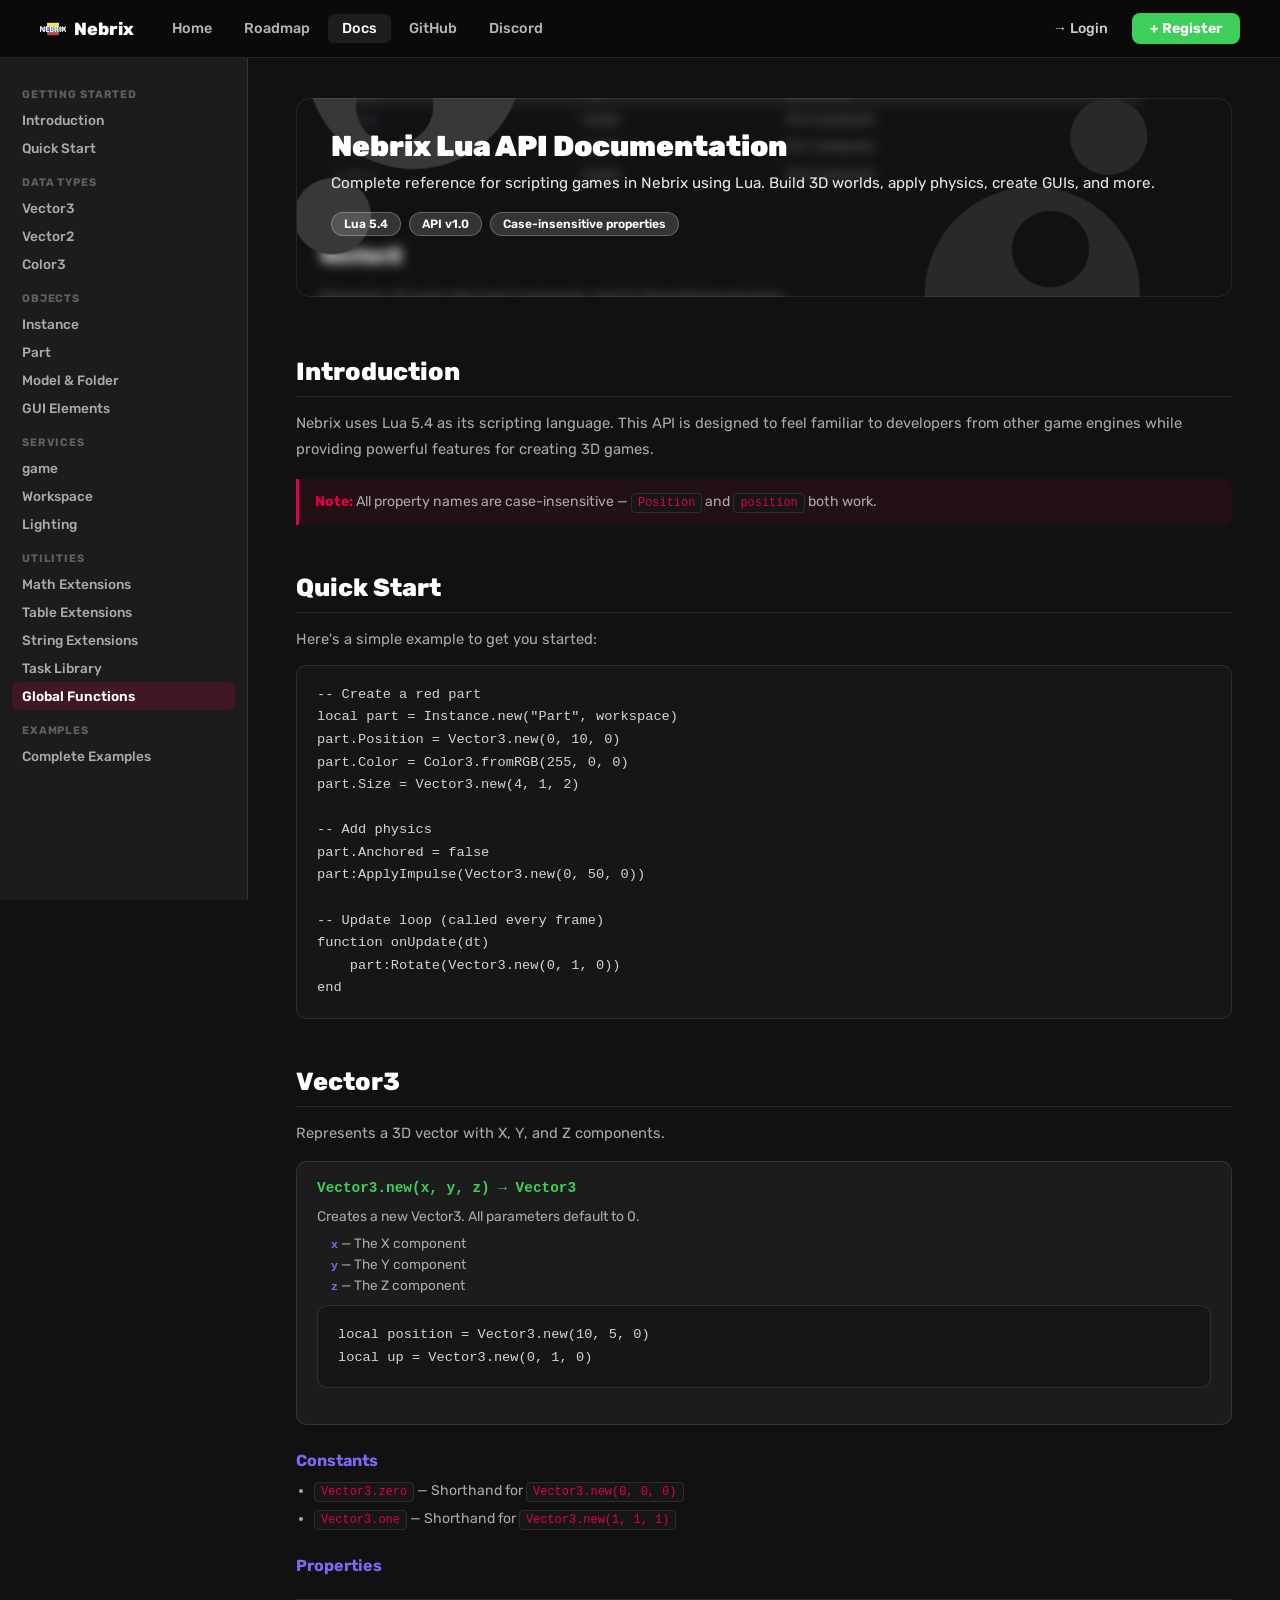
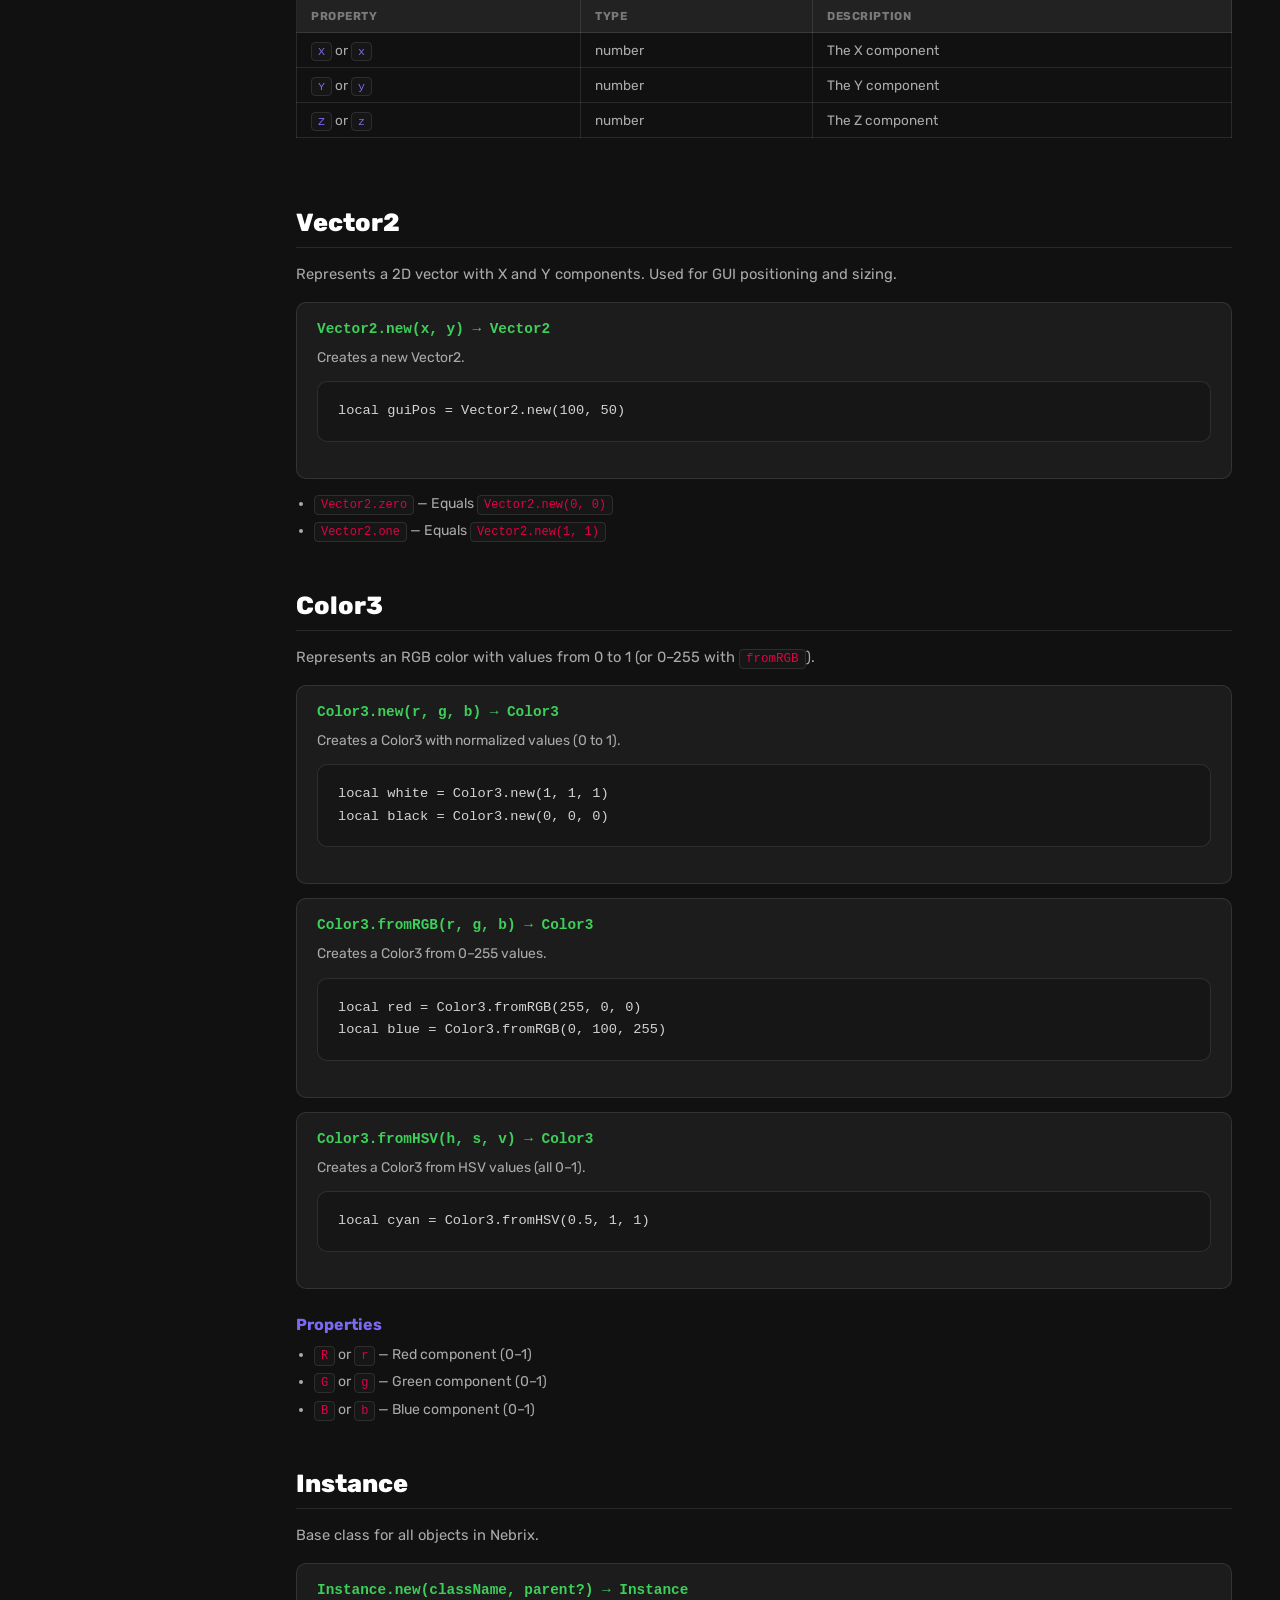
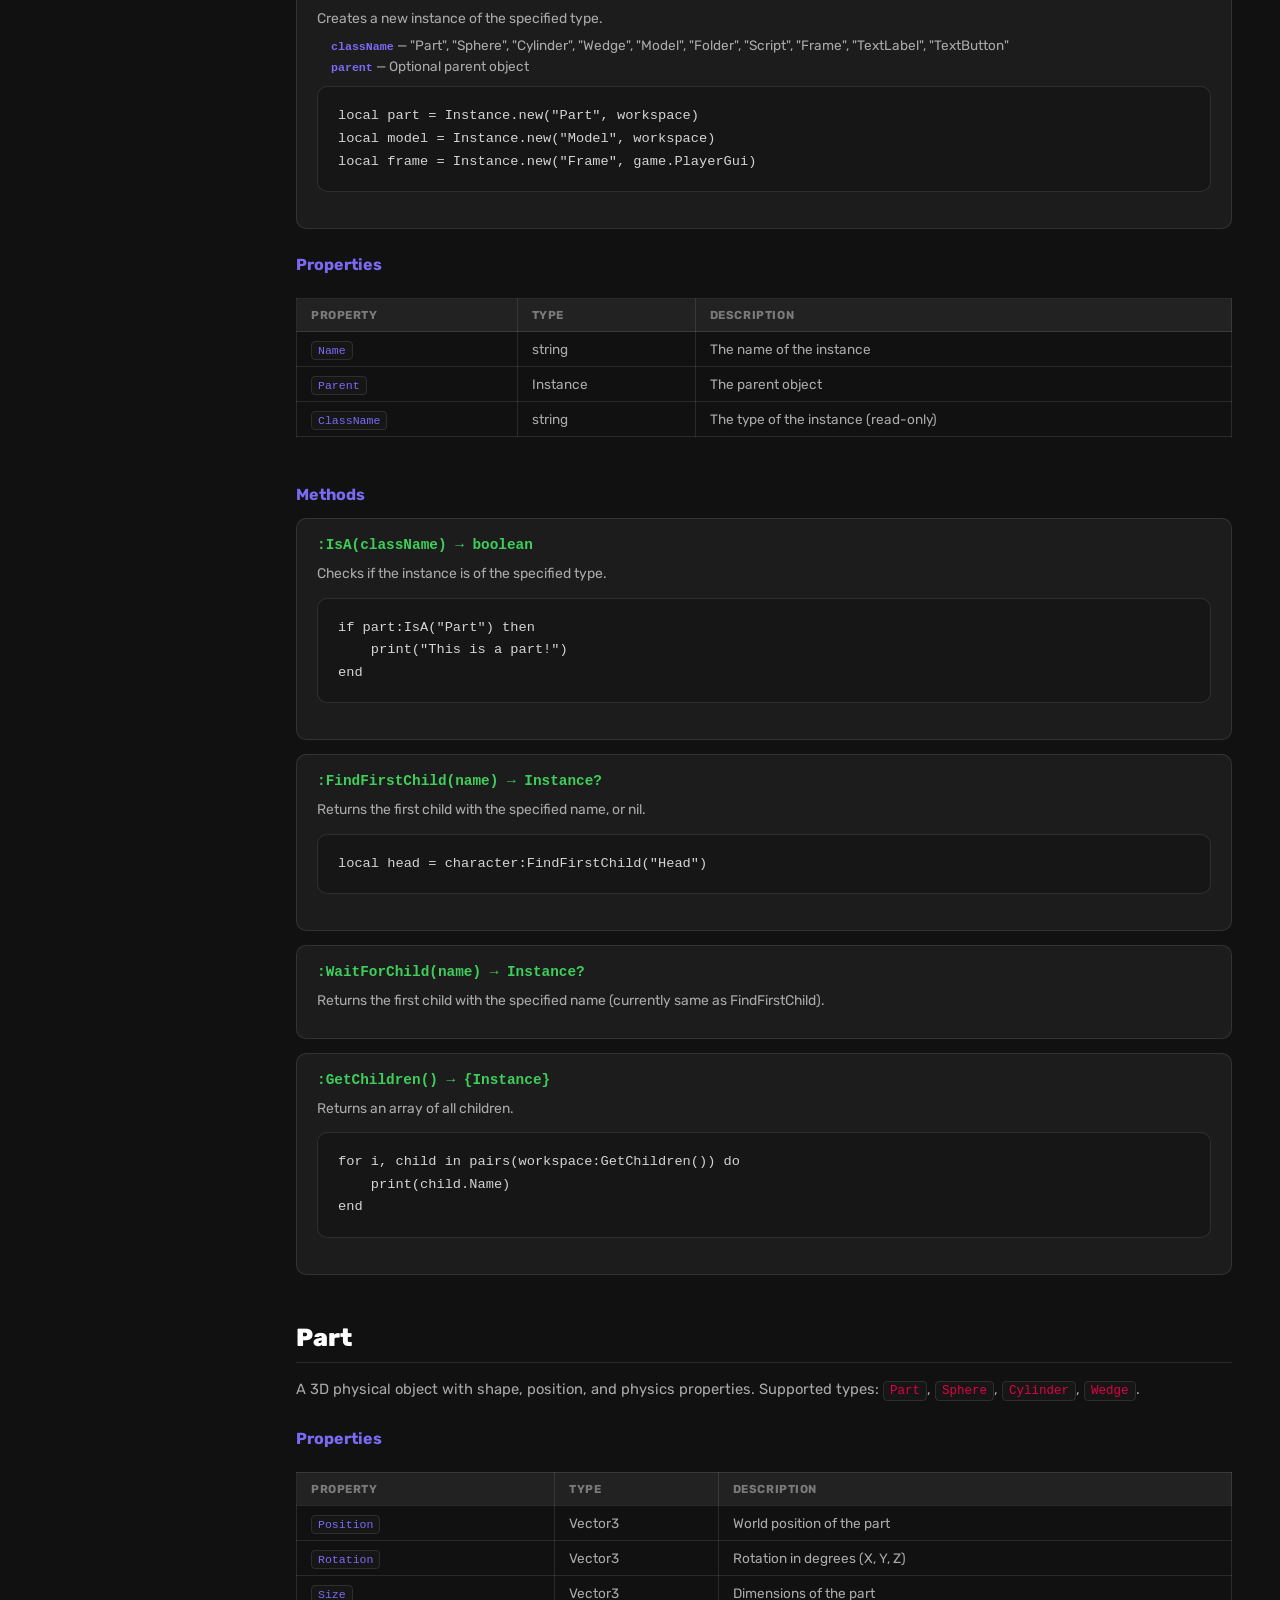
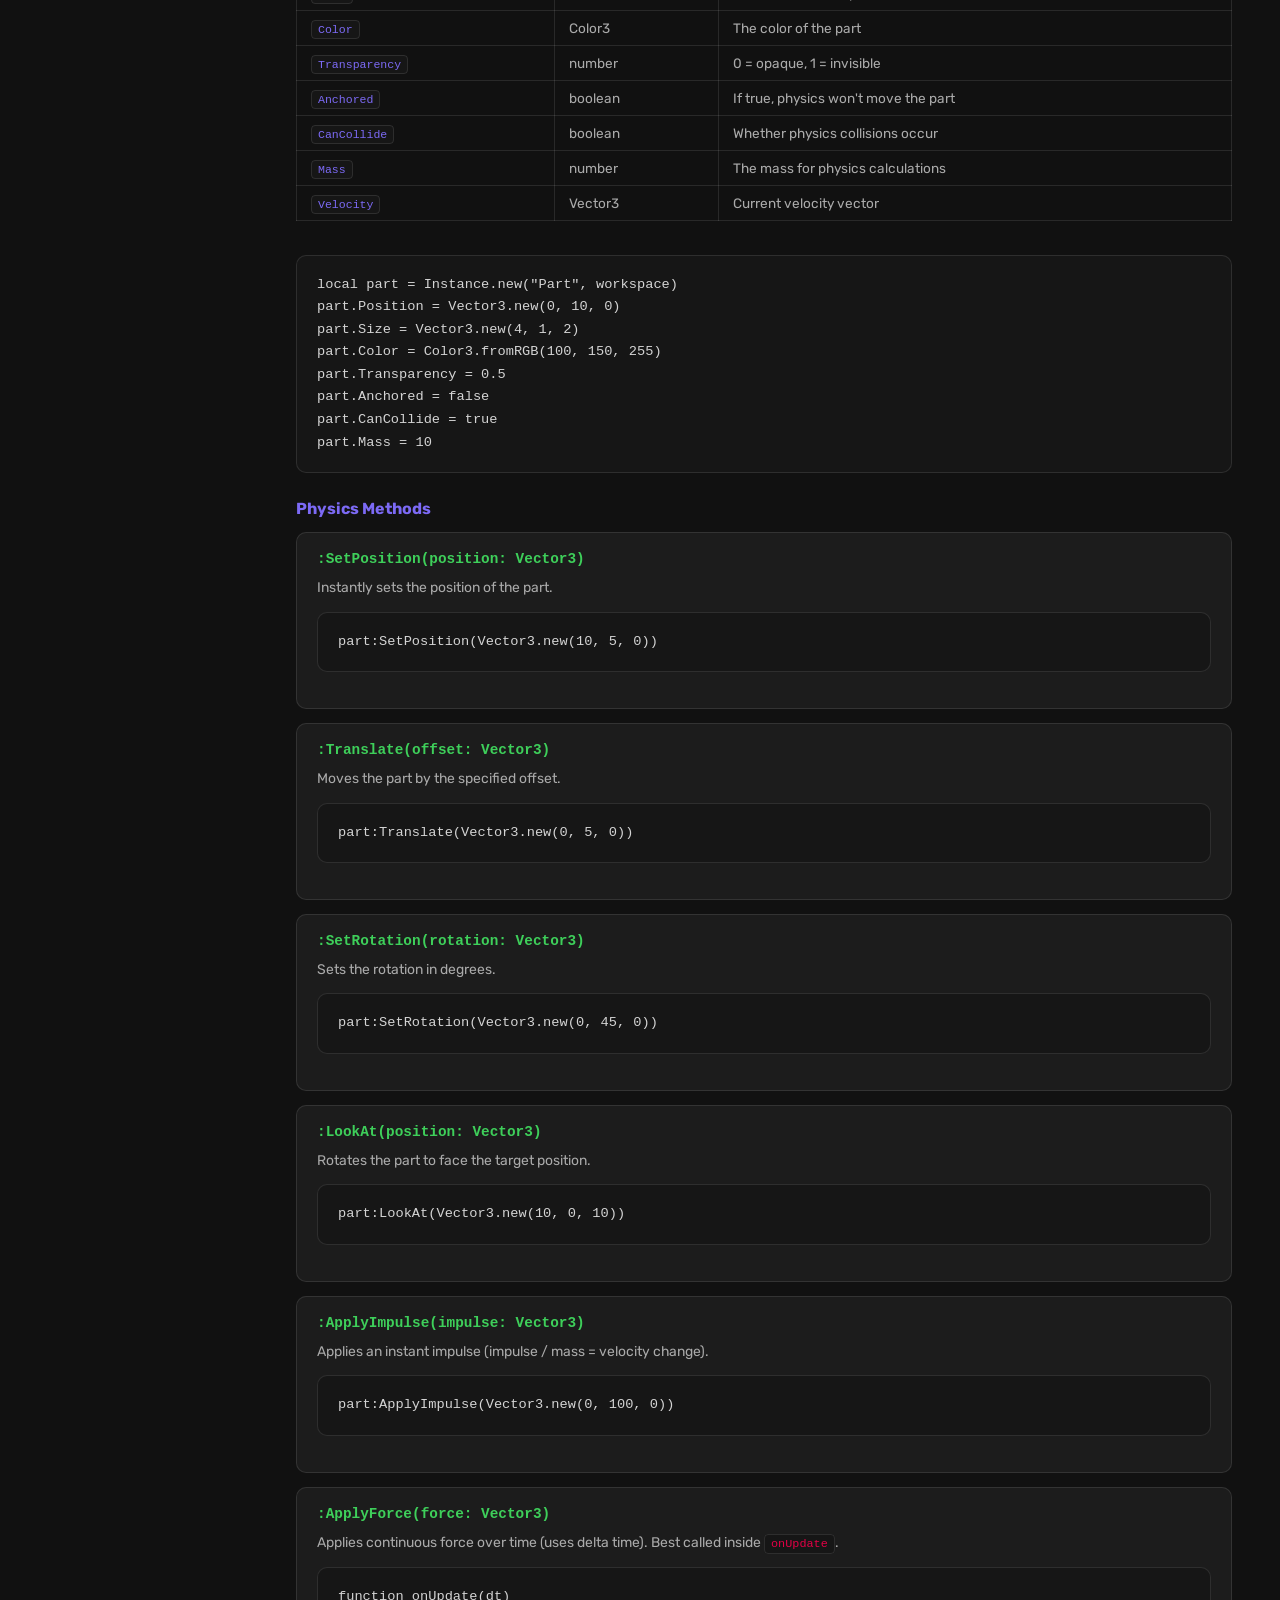
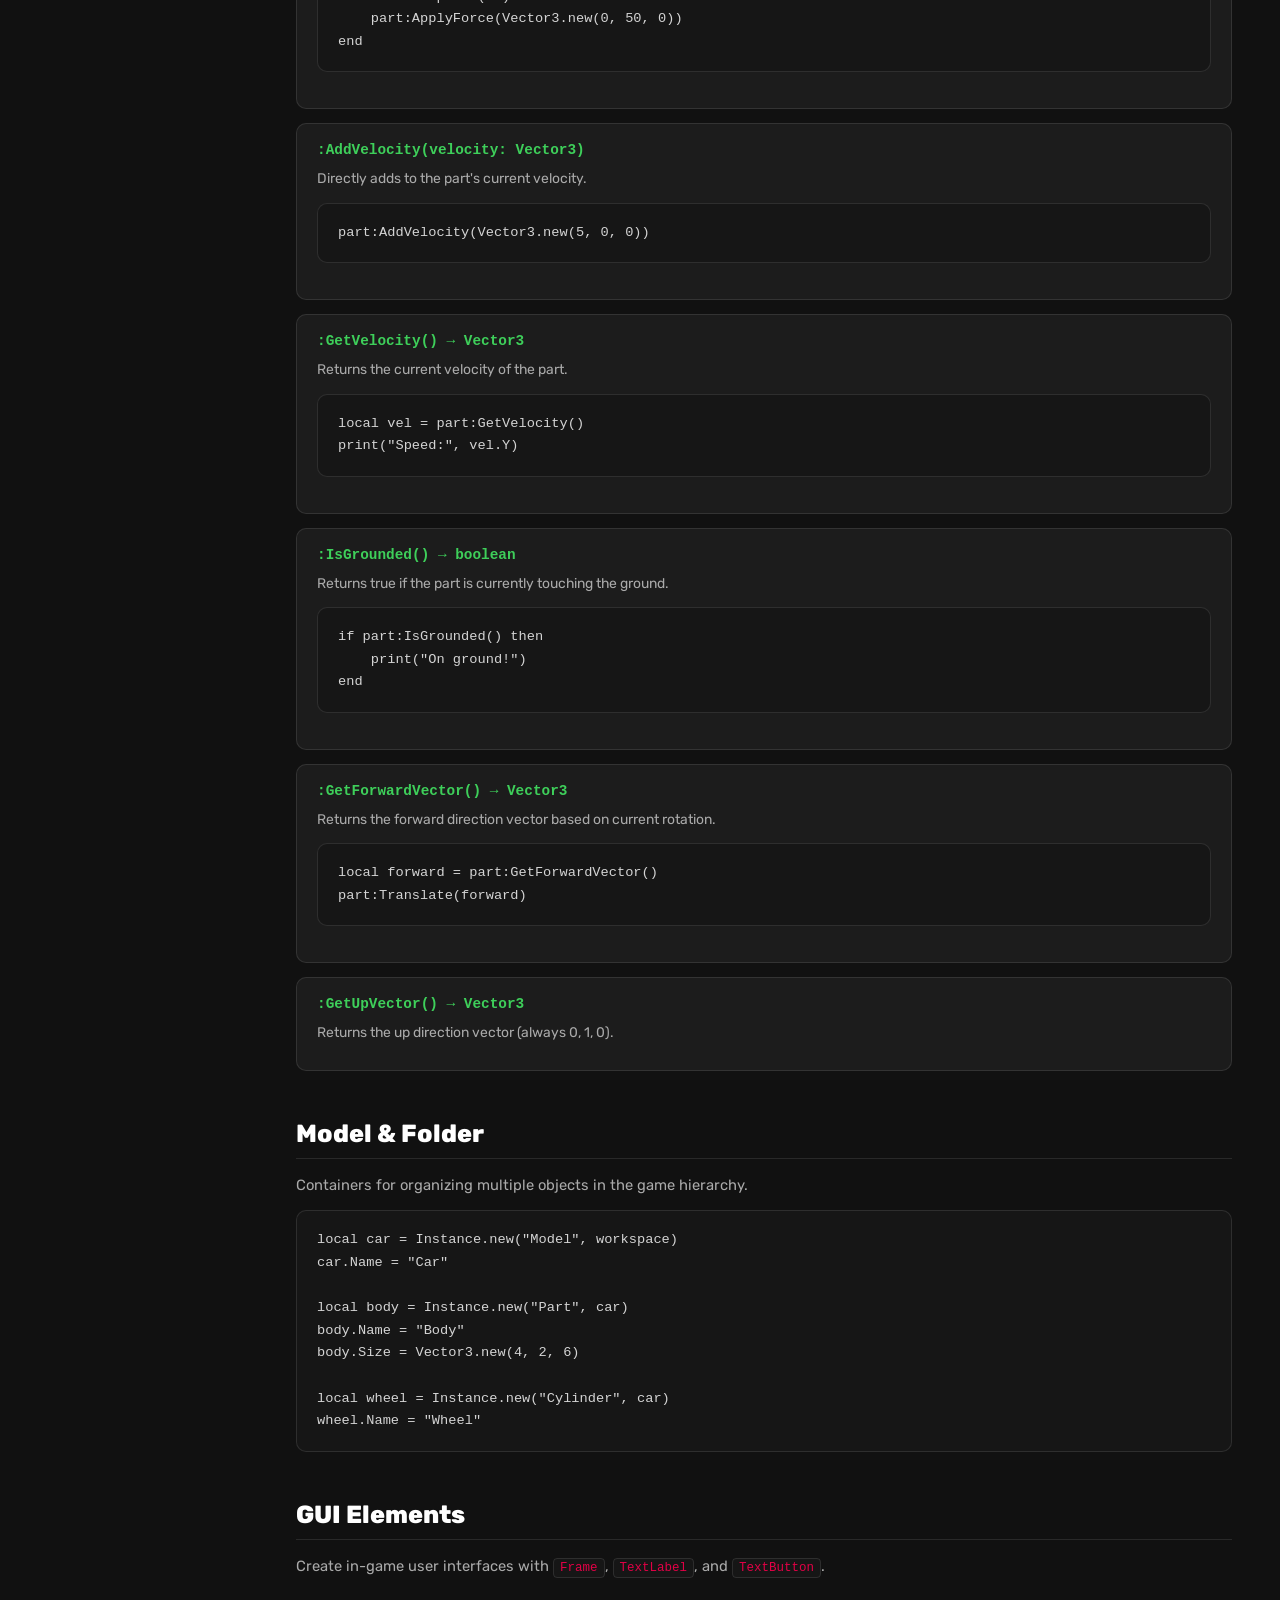
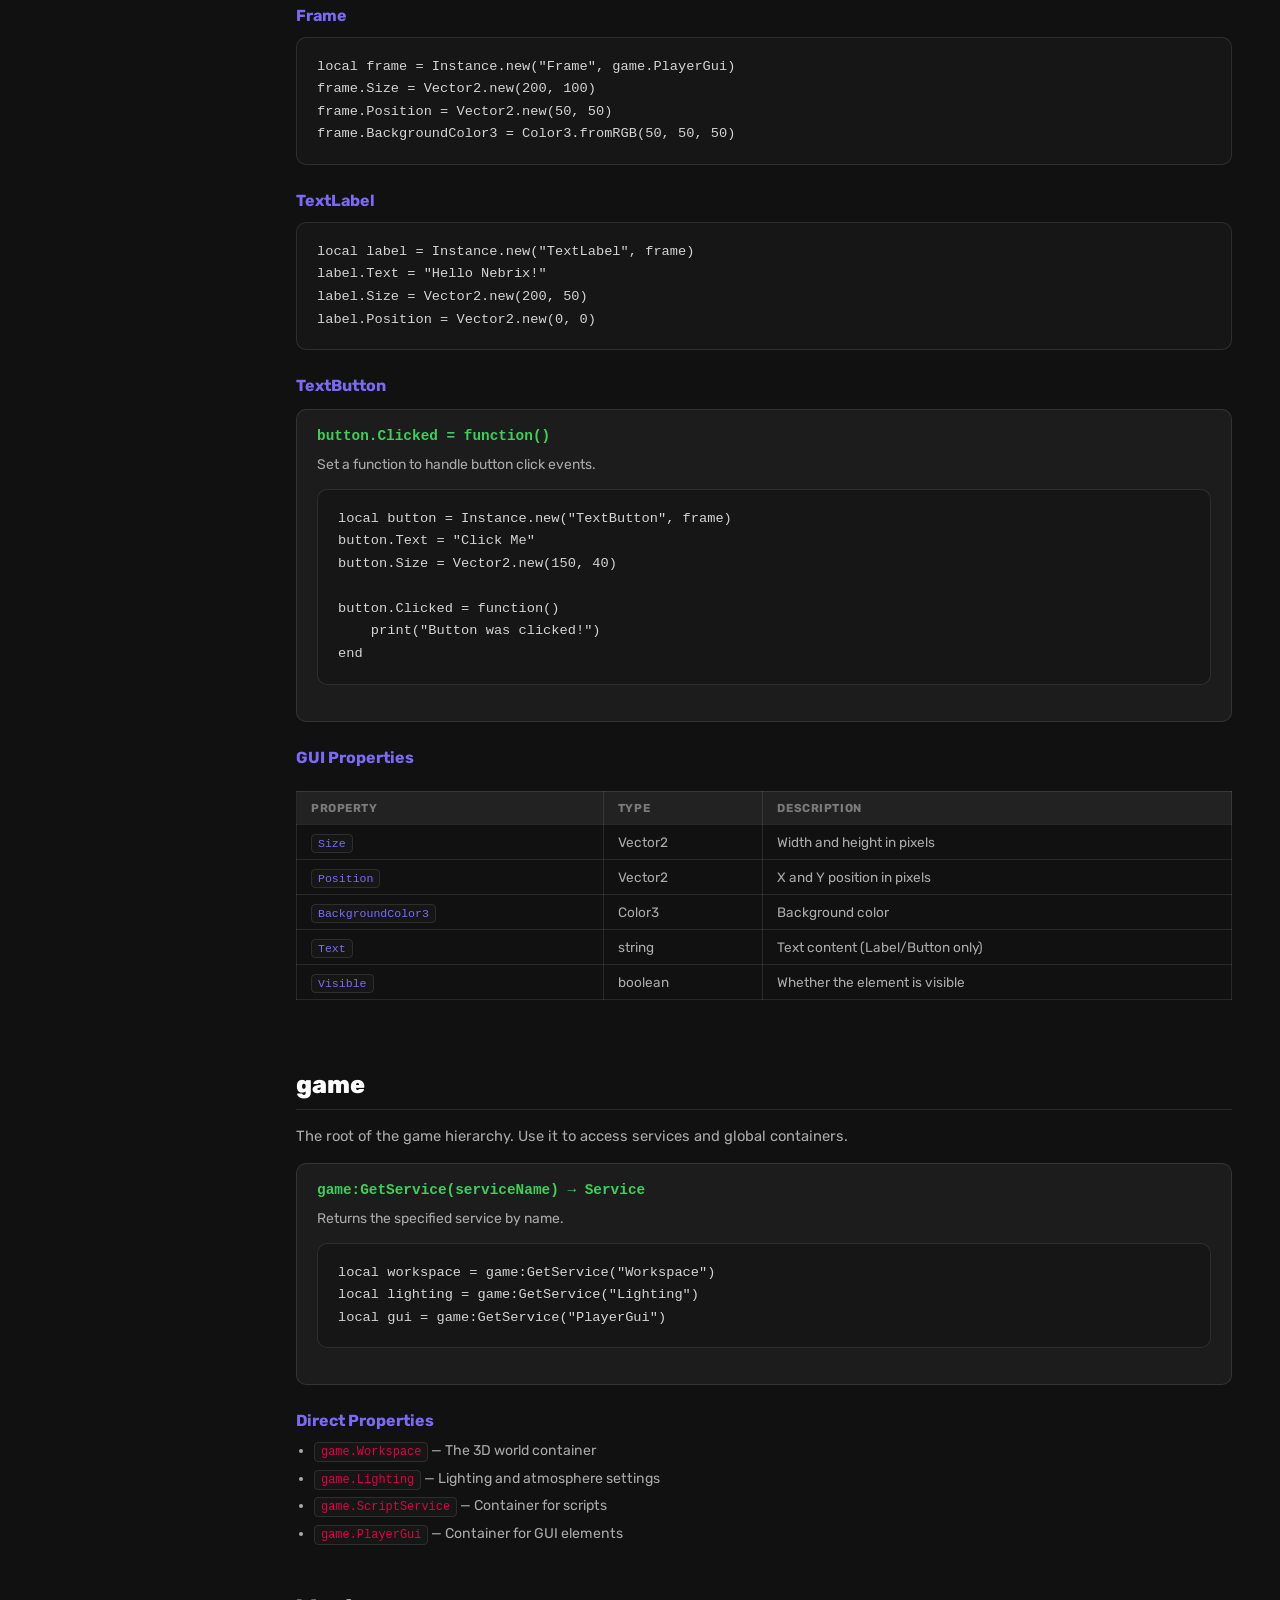
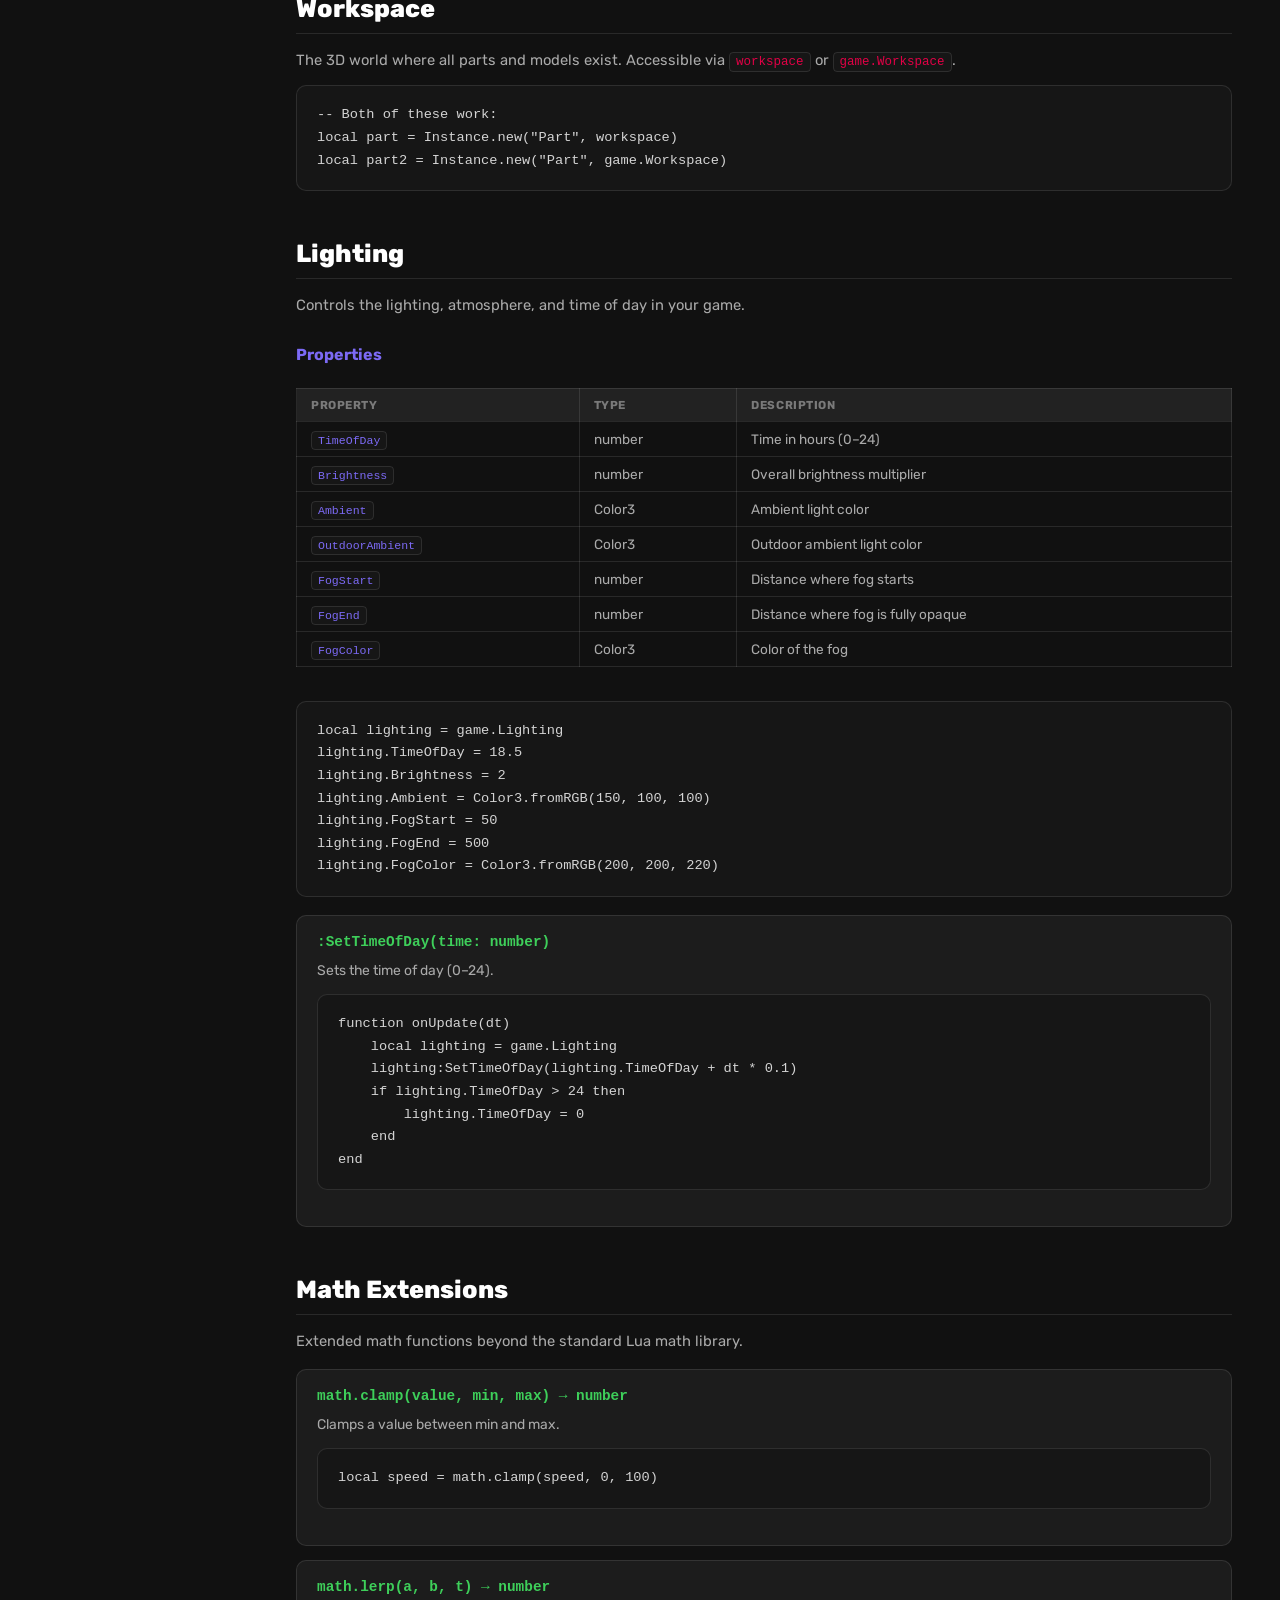
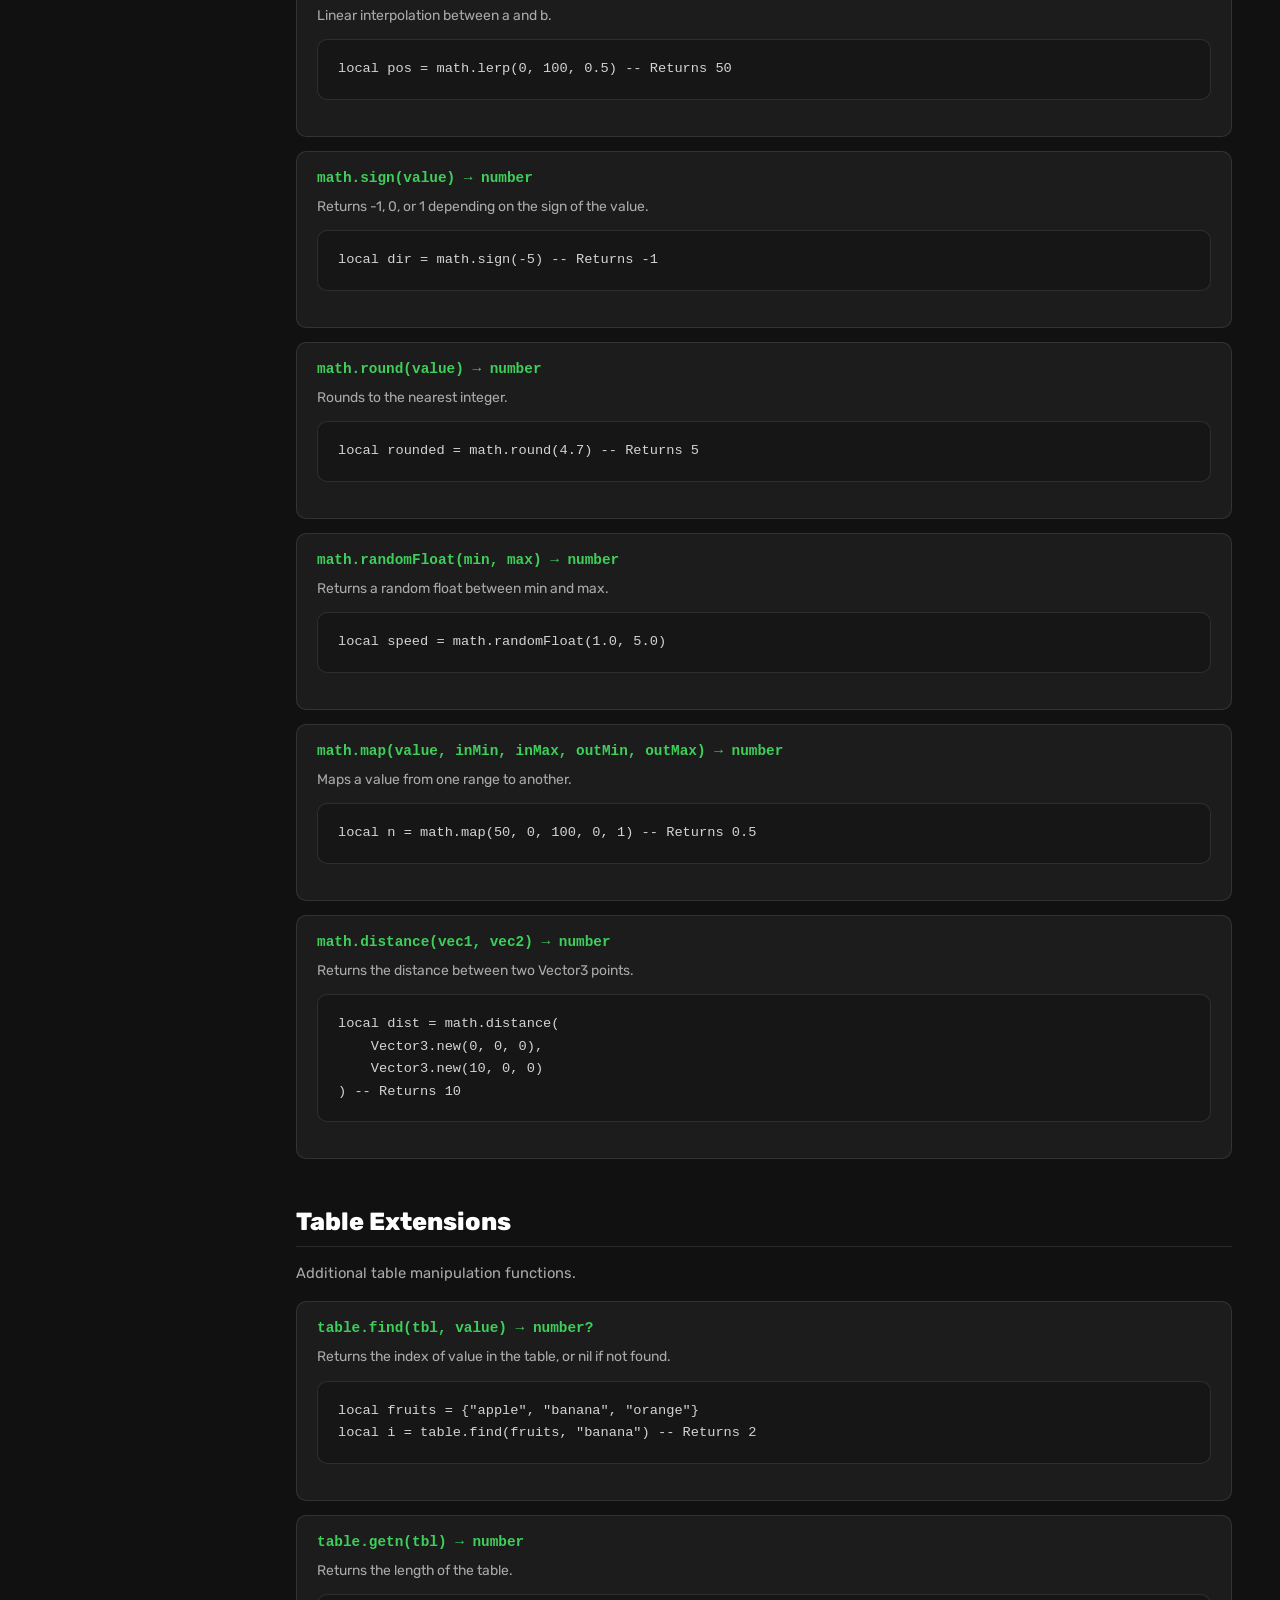
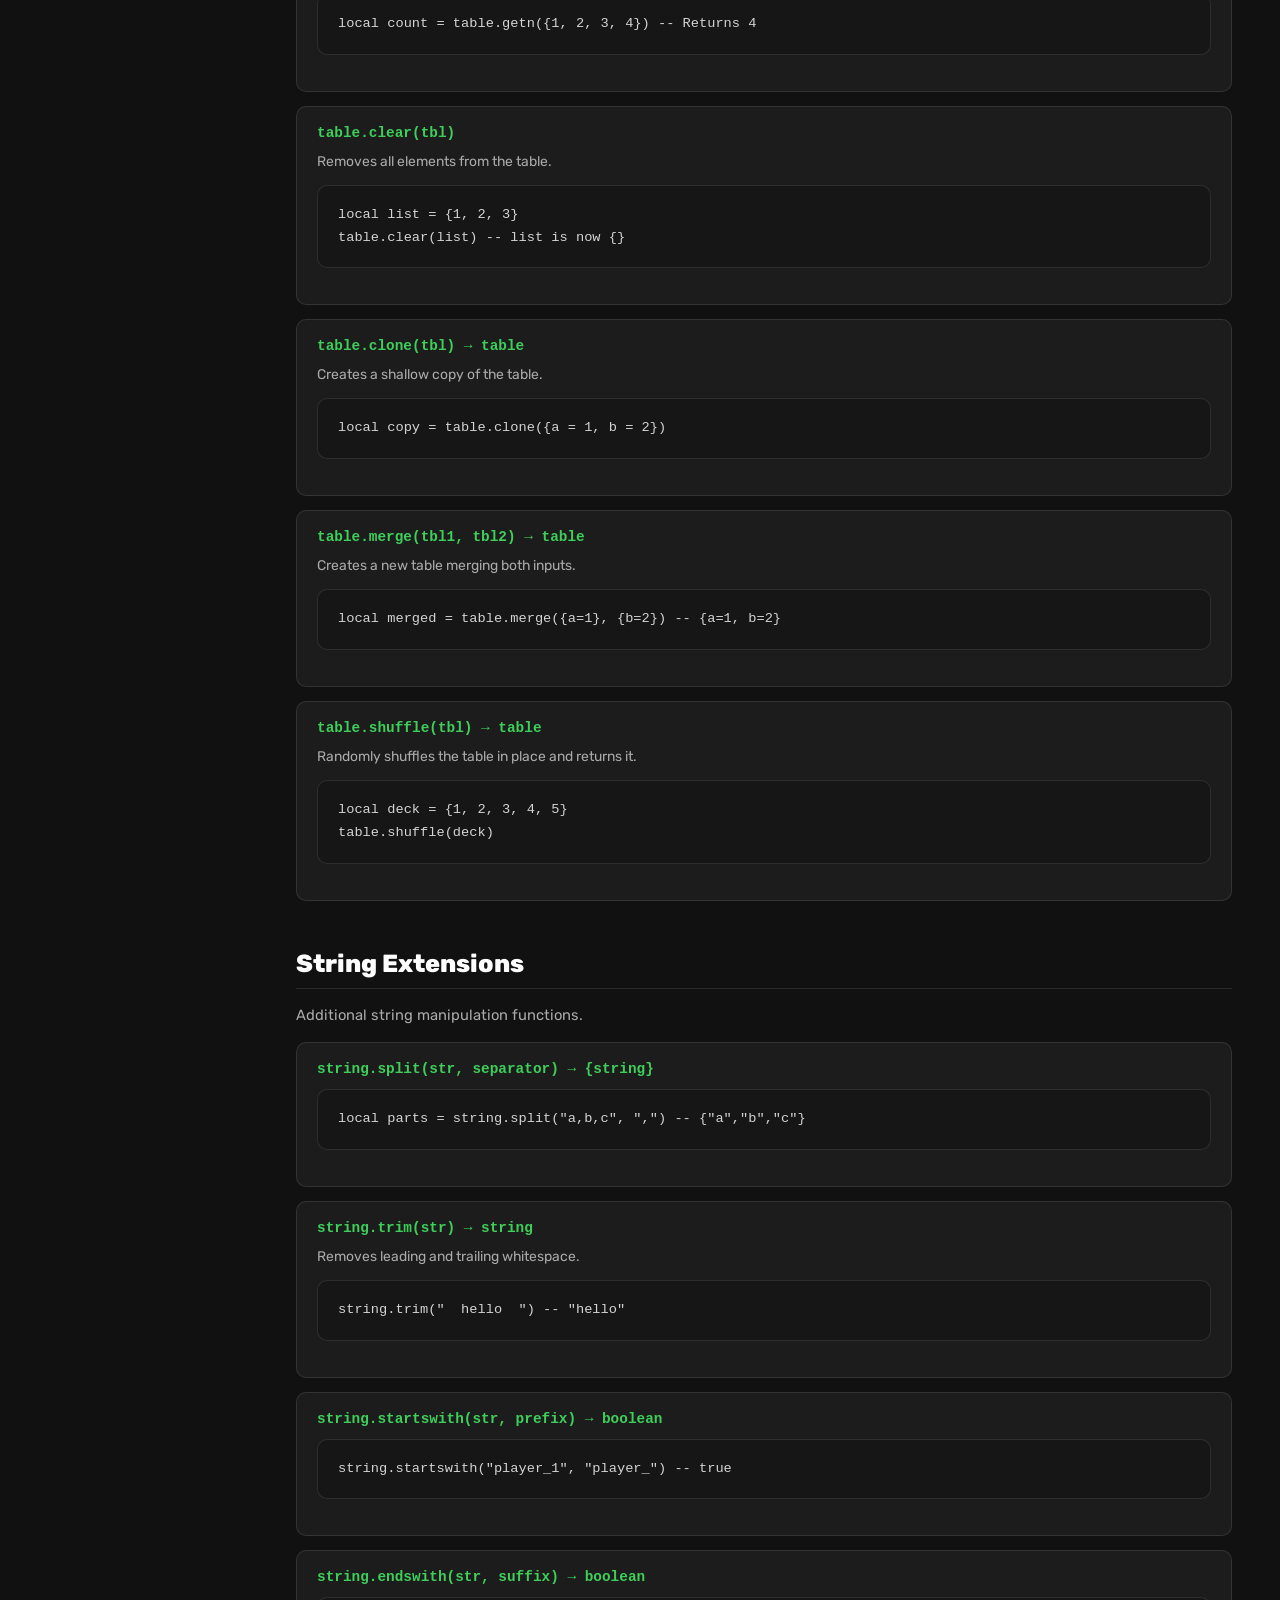
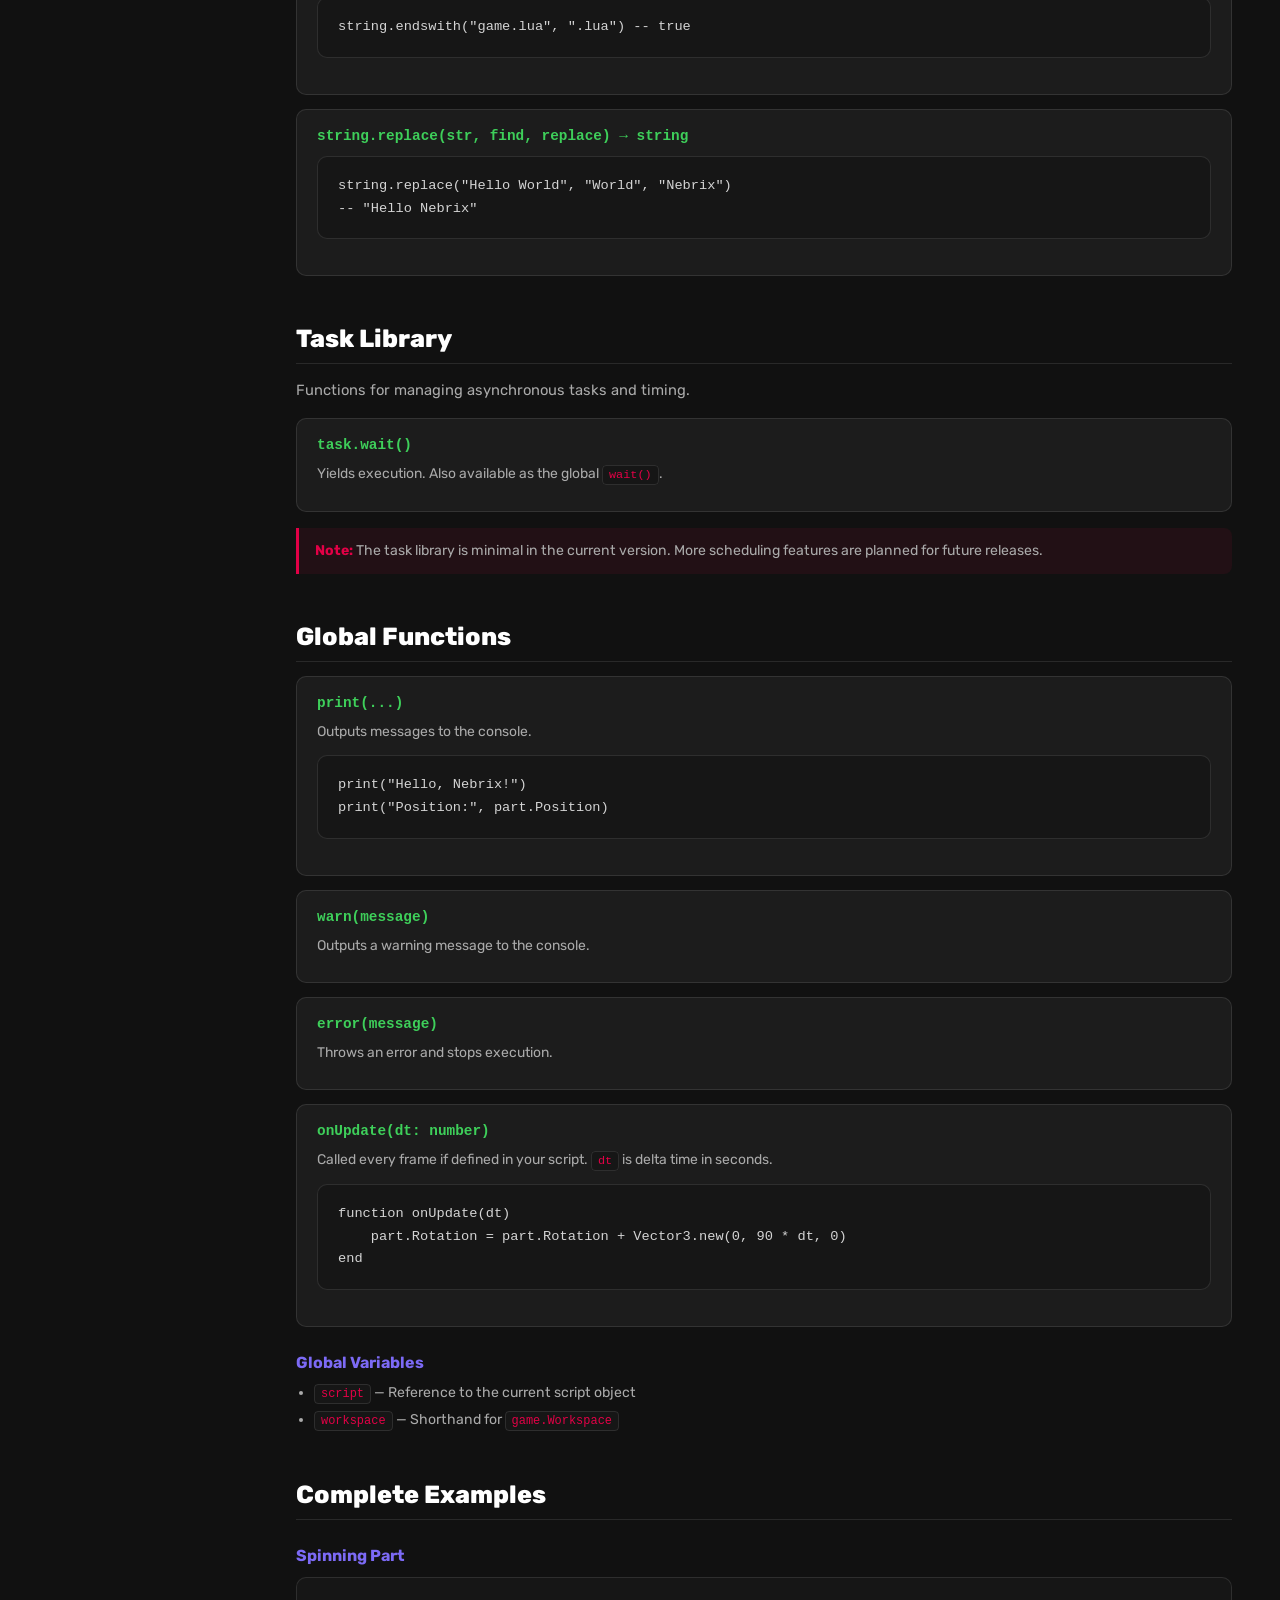
==== commit 01efcc8b: "Added new features" ====
--- a/documentation.html
+++ b/documentation.html
@@ -31,6 +31,15 @@
         a { color: inherit; text-decoration: none; }
 
         /* ── NAVBAR ── */
+        .nav-links { display: flex; gap: 4px; margin-left: 1.5rem; }
+        .nav-links a { padding: 6px 14px; font-size: 0.9rem; font-weight: 500; color: rgba(255,255,255,0.7); border-radius: 6px; transition: background 0.15s, color 0.15s; }
+        .nav-links a:hover, .nav-links a.active { background: rgba(255,255,255,0.08); color: #fff; }
+        .nav-right { display: flex; gap: 10px; align-items: center; margin-left: auto; }
+        .btn-login { background: transparent; border: none; cursor: pointer; font-family: inherit; font-size: 0.88rem; font-weight: 500; color: rgba(255,255,255,0.8); padding: 7px 14px; border-radius: 8px; transition: color 0.15s, background 0.15s; }
+        .btn-login:hover { color: #fff; background: rgba(255,255,255,0.08); }
+        .btn-register { background: #3ecf5a; border: none; cursor: pointer; font-family: inherit; font-size: 0.88rem; font-weight: 700; color: #fff; padding: 7px 18px; border-radius: 8px; }
+        .nav-username { font-size: 0.88rem; font-weight: 600; color: #fff; padding: 7px 14px; border-radius: 8px; background: rgba(255,255,255,0.06); }
+
         nav.topnav {
             position: sticky;
             top: 0;
@@ -306,21 +315,7 @@
 <body>
 
 <!-- NAVBAR -->
-<nav class="topnav">
-    <a href="index.html" class="logo">
-        <img src="nebrixlogo.png" alt="Nebrix Logo" onerror="this.style.display='none'">
-        <span>Nebrix Docs</span>
-    </a>
-    <div class="nav-links">
-        <a href="index.html">Home</a>
-        <a href="documentation.html" class="active">Docs</a>
-        <a href="progression.html">Roadmap</a>
-        <a href="https://discord.com/invite/XTa4GwaJFY" target="_blank" rel="noopener">Discord</a>
-    </div>
-    <div class="nav-right">
-        <a href="https://github.com/Puppyrjcw/Nebrix" target="_blank" rel="noopener" class="btn-nav-gh">GitHub →</a>
-    </div>
-</nav>
+<nav id="nebrix-nav" class="topnav"></nav>
 
 <div class="layout">
 
@@ -1055,5 +1050,7 @@
 
     sections.forEach(s => observer.observe(s));
 </script>
+<script src="nebrix.js"></script>
+<script>document.addEventListener("DOMContentLoaded",()=>{renderNav("docs");});</script>
 </body>
 </html>
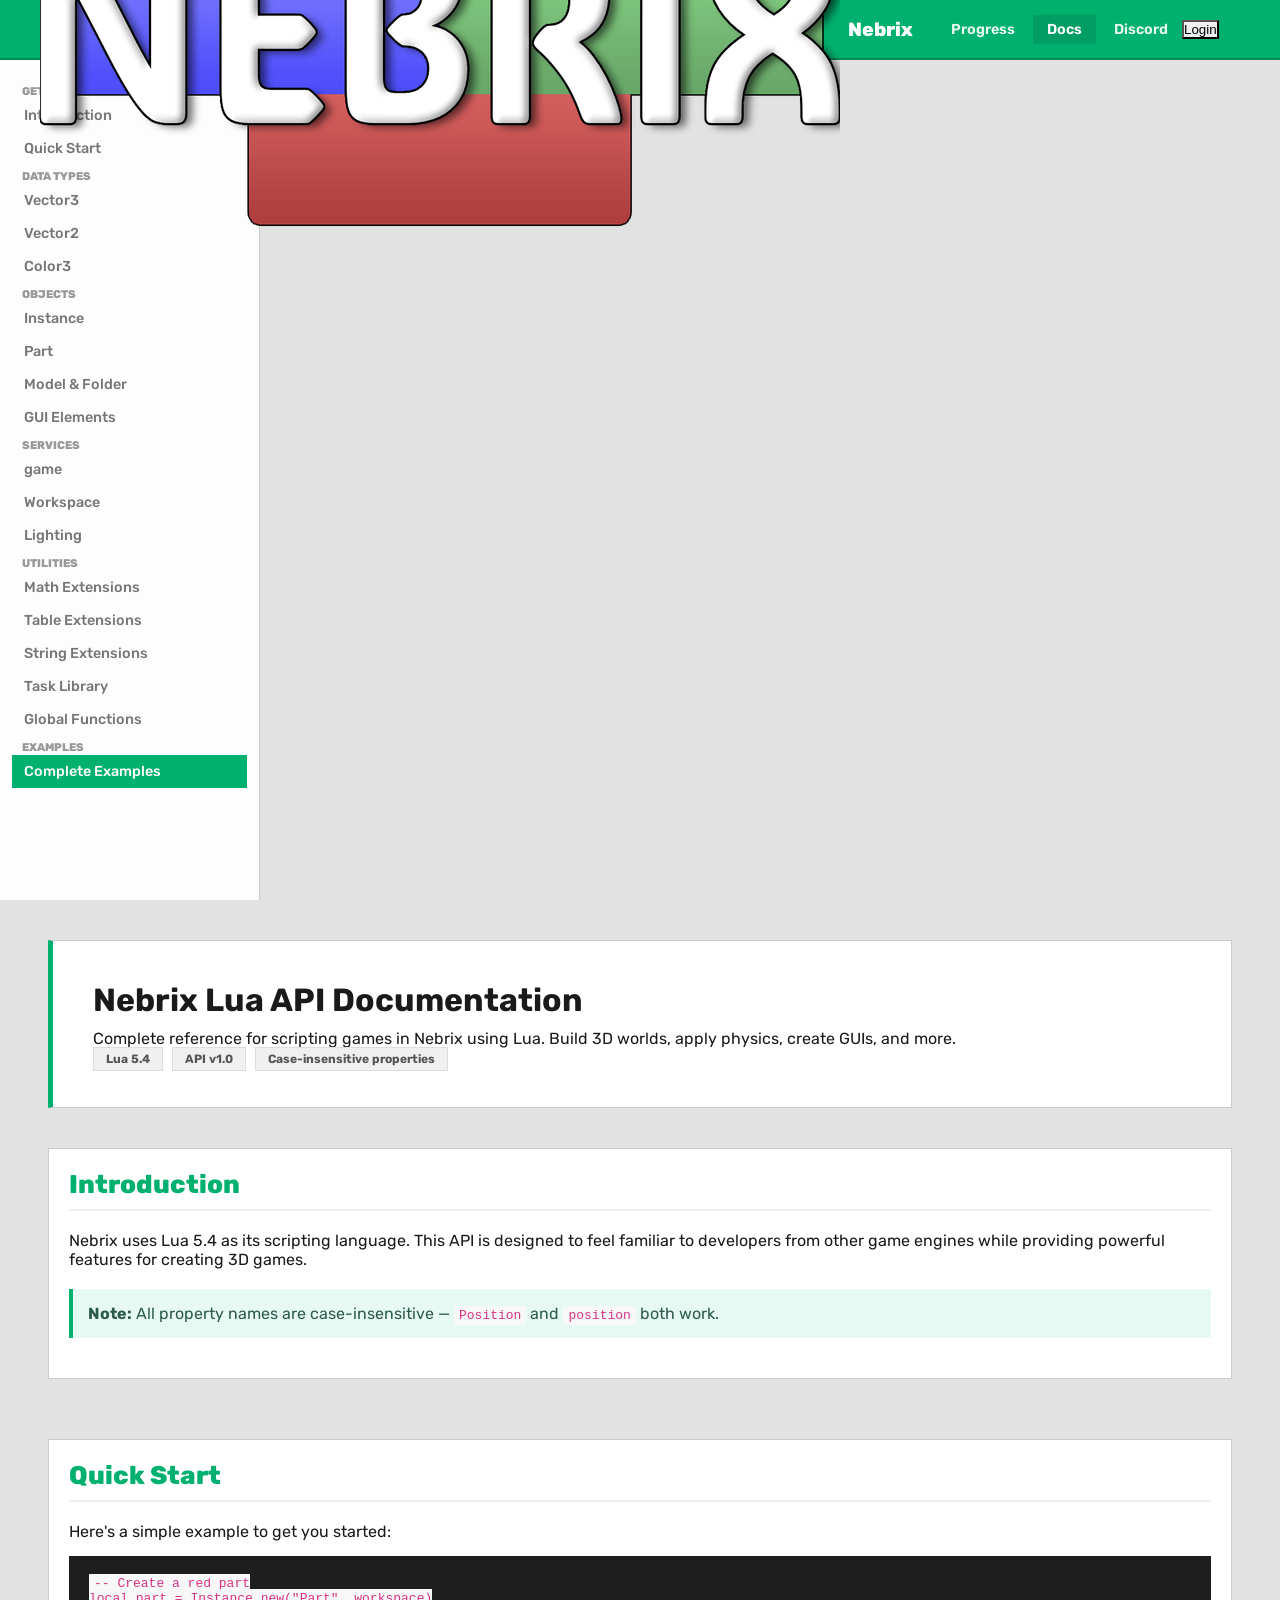
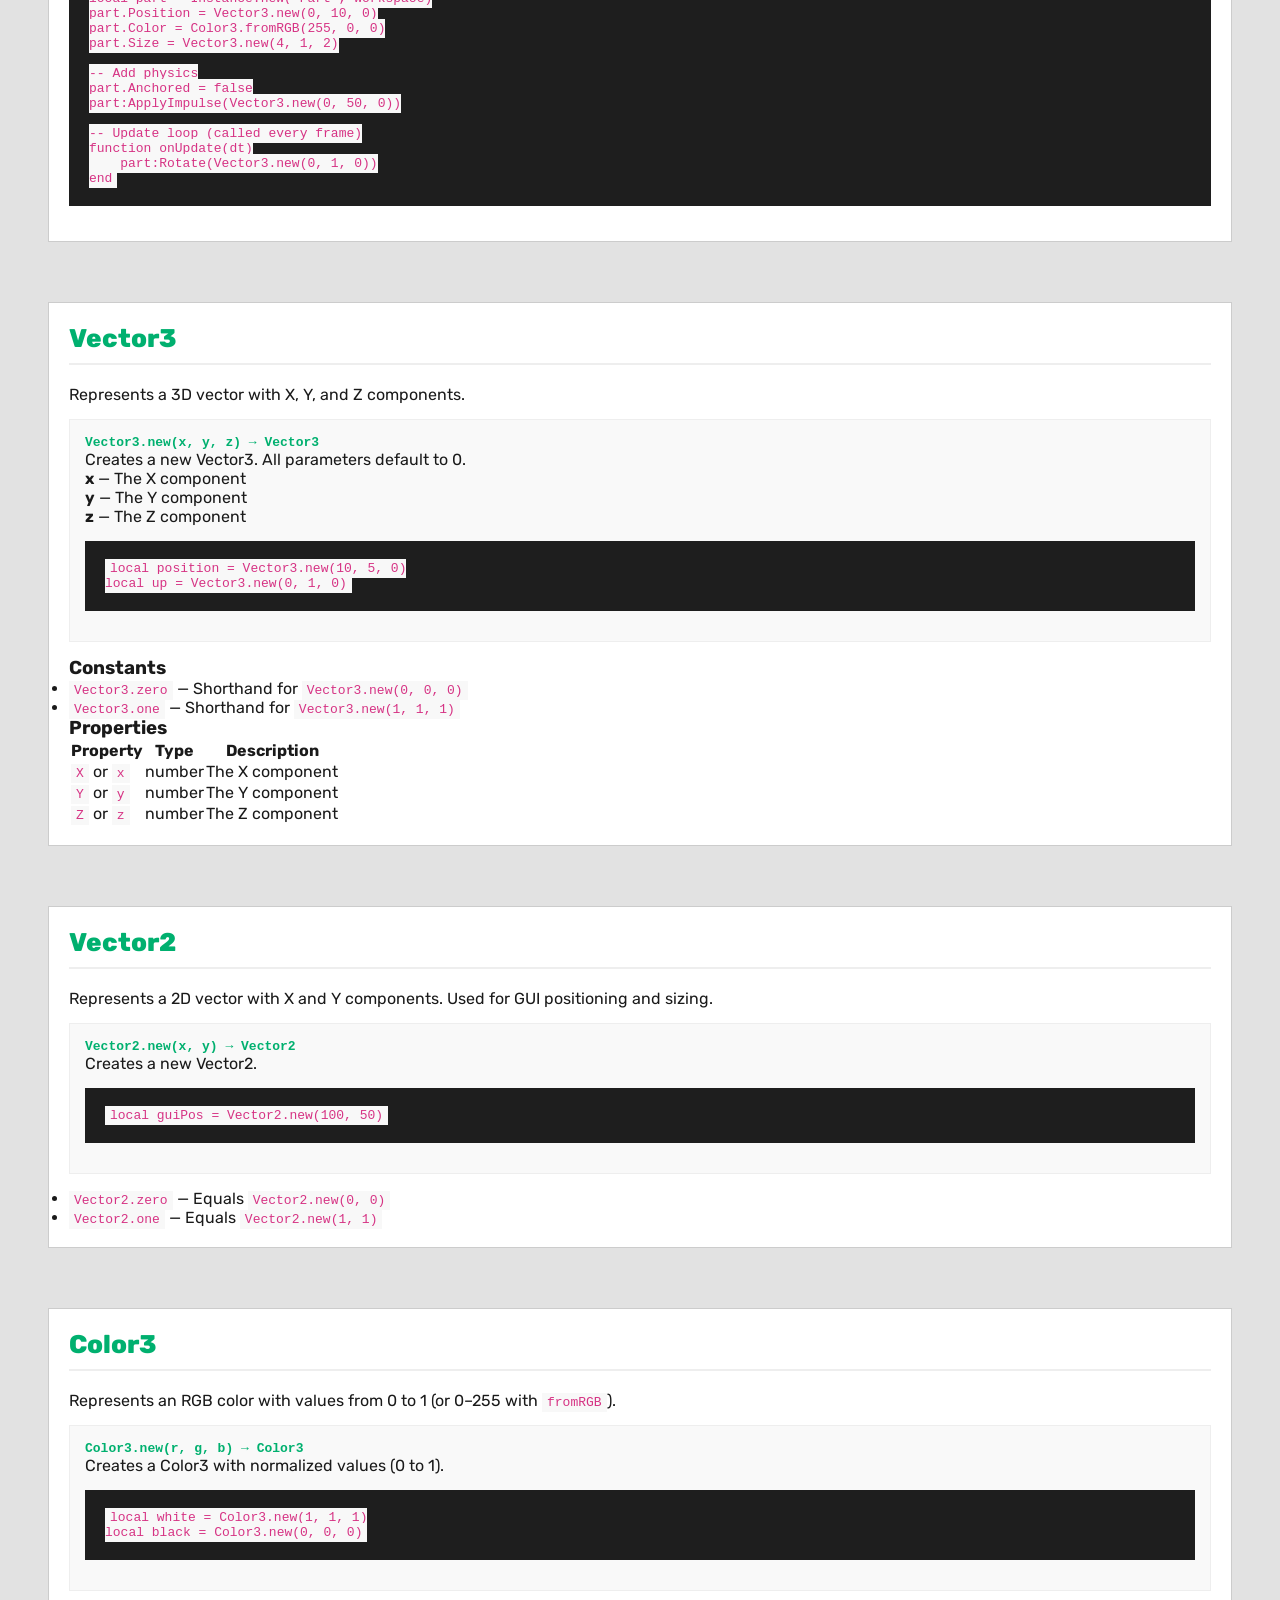
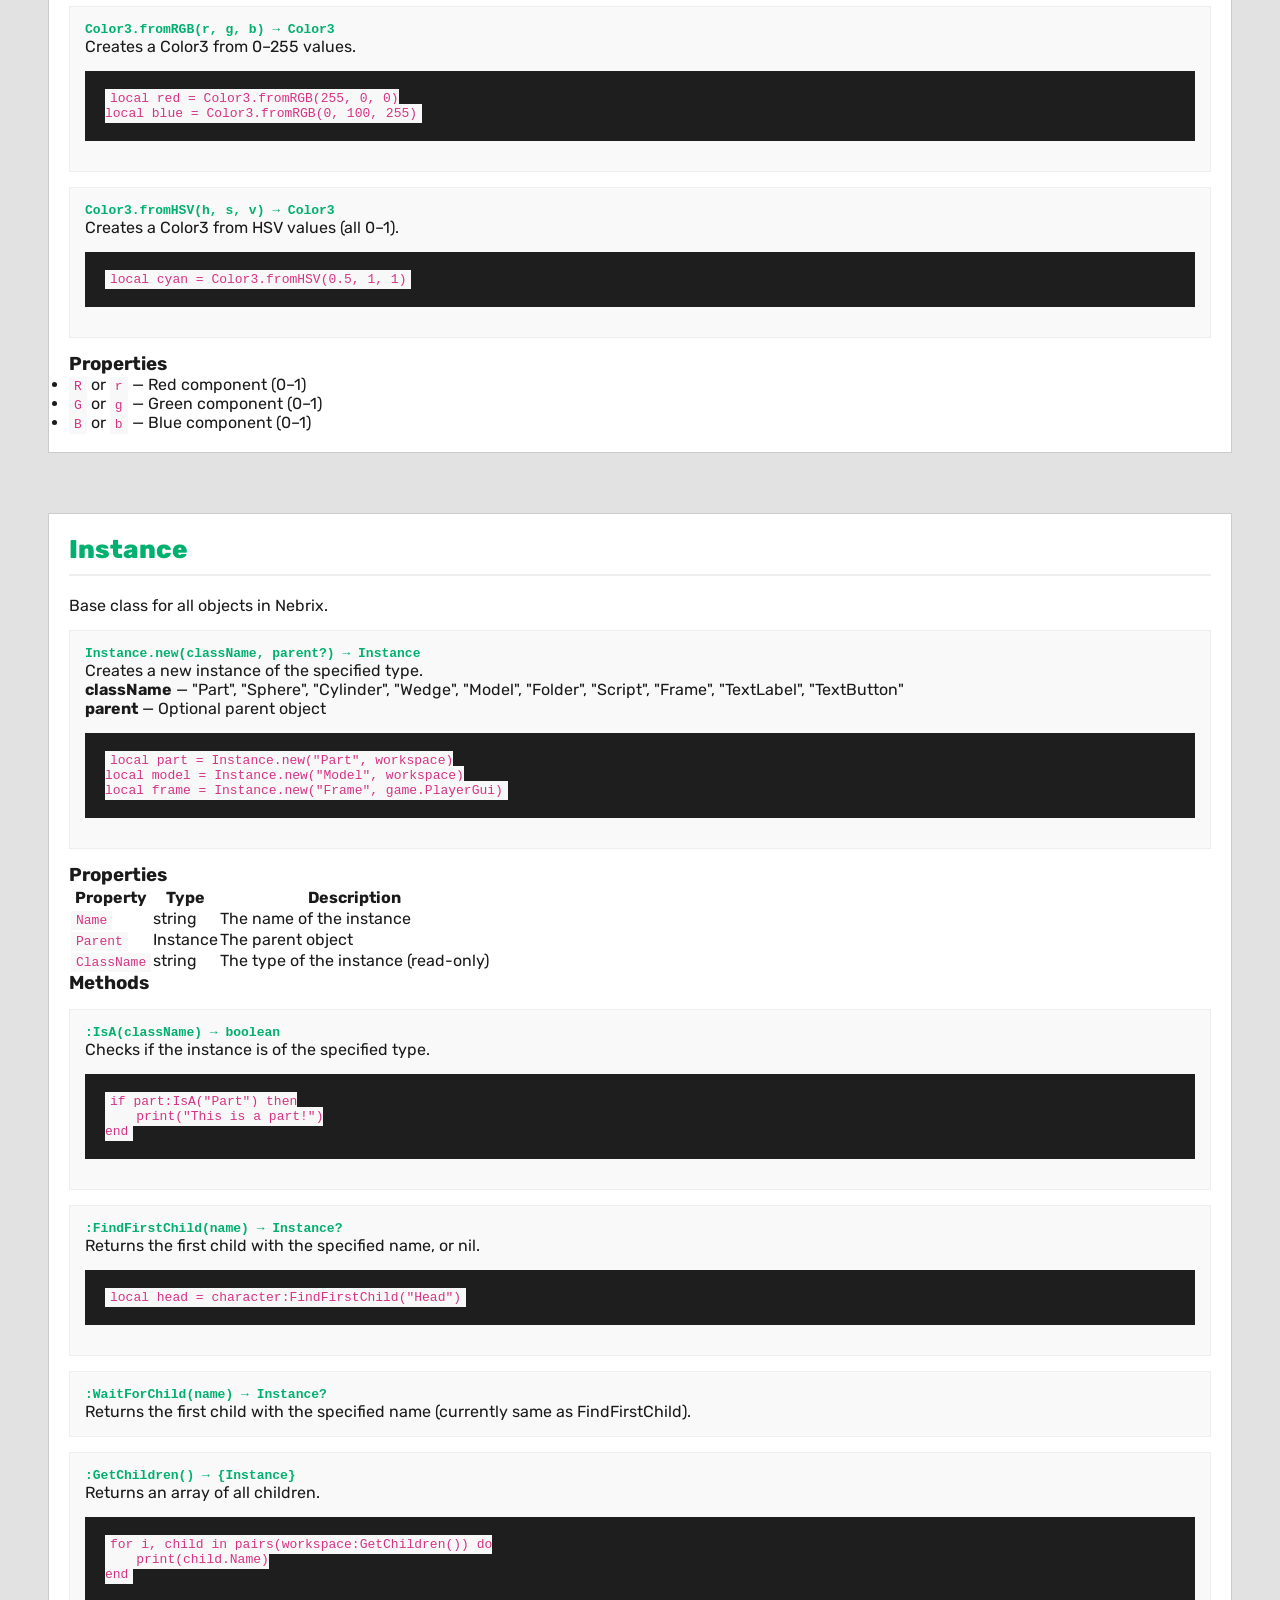
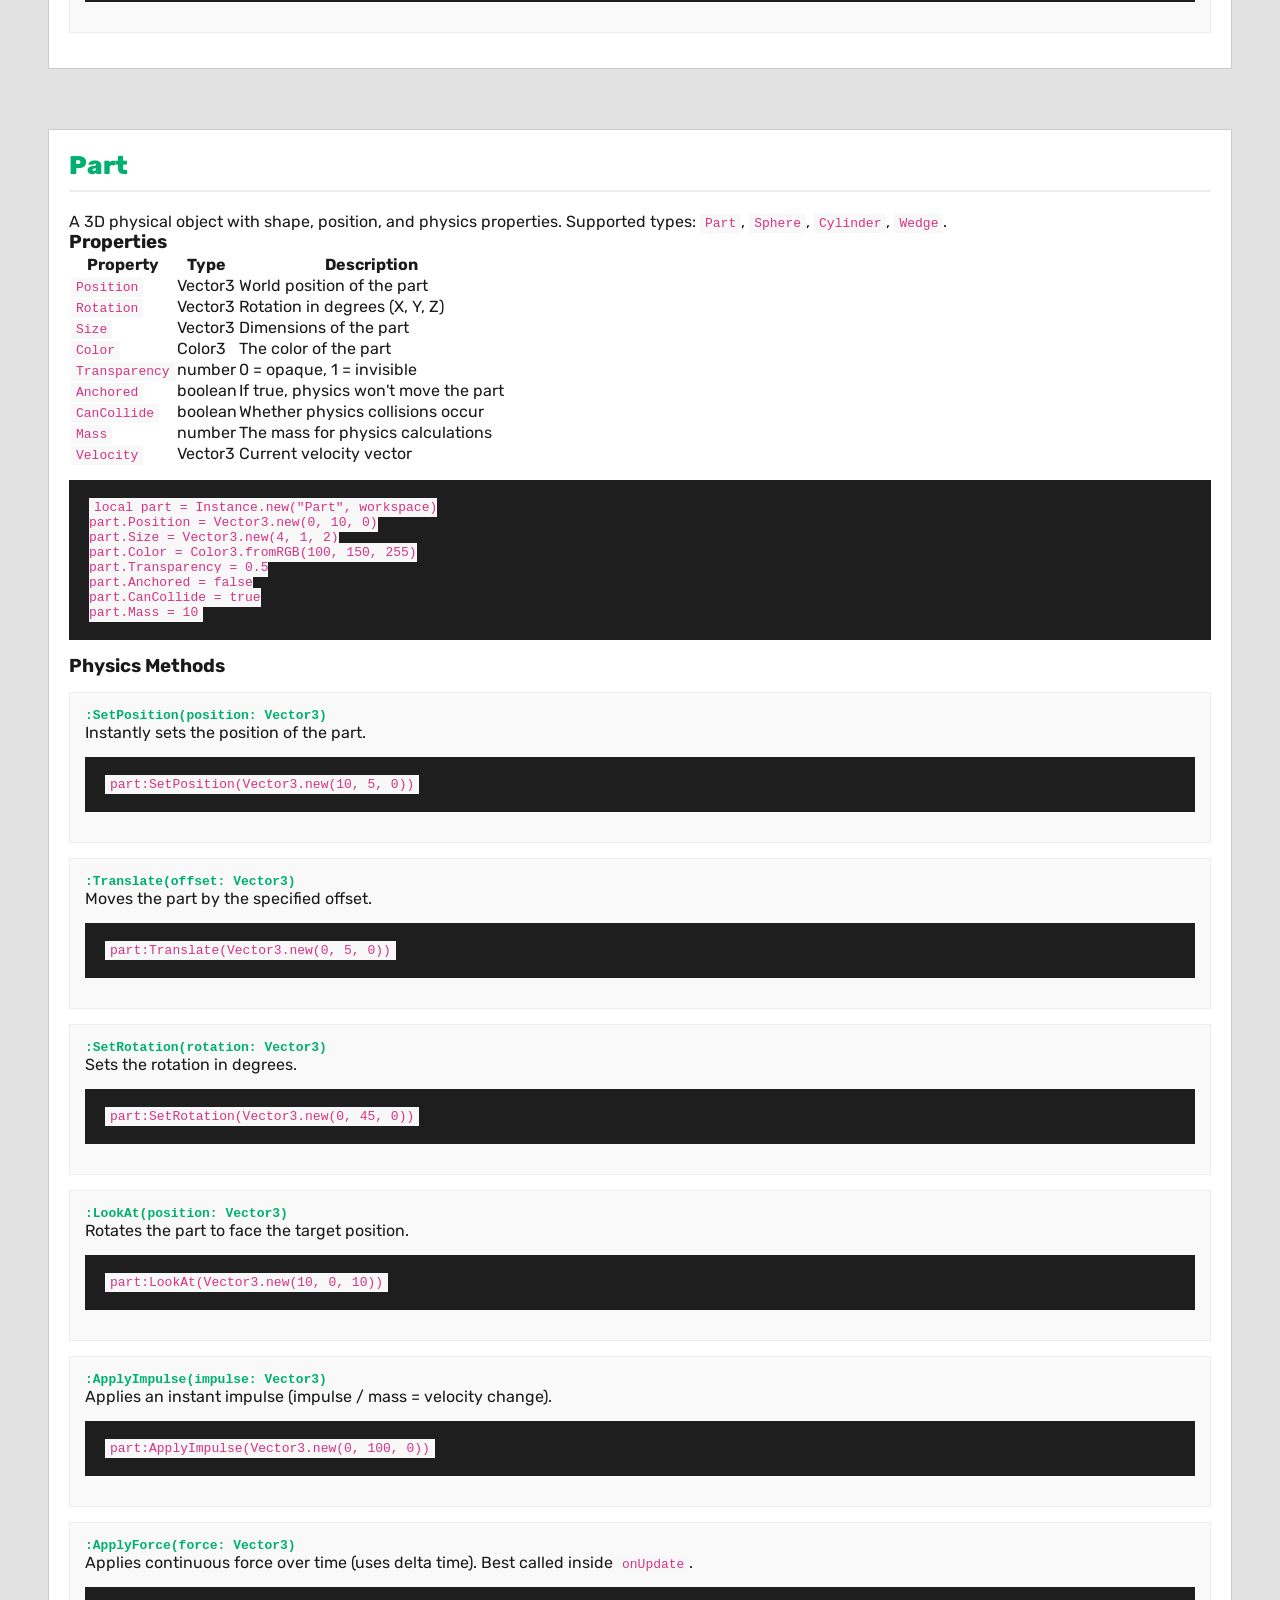
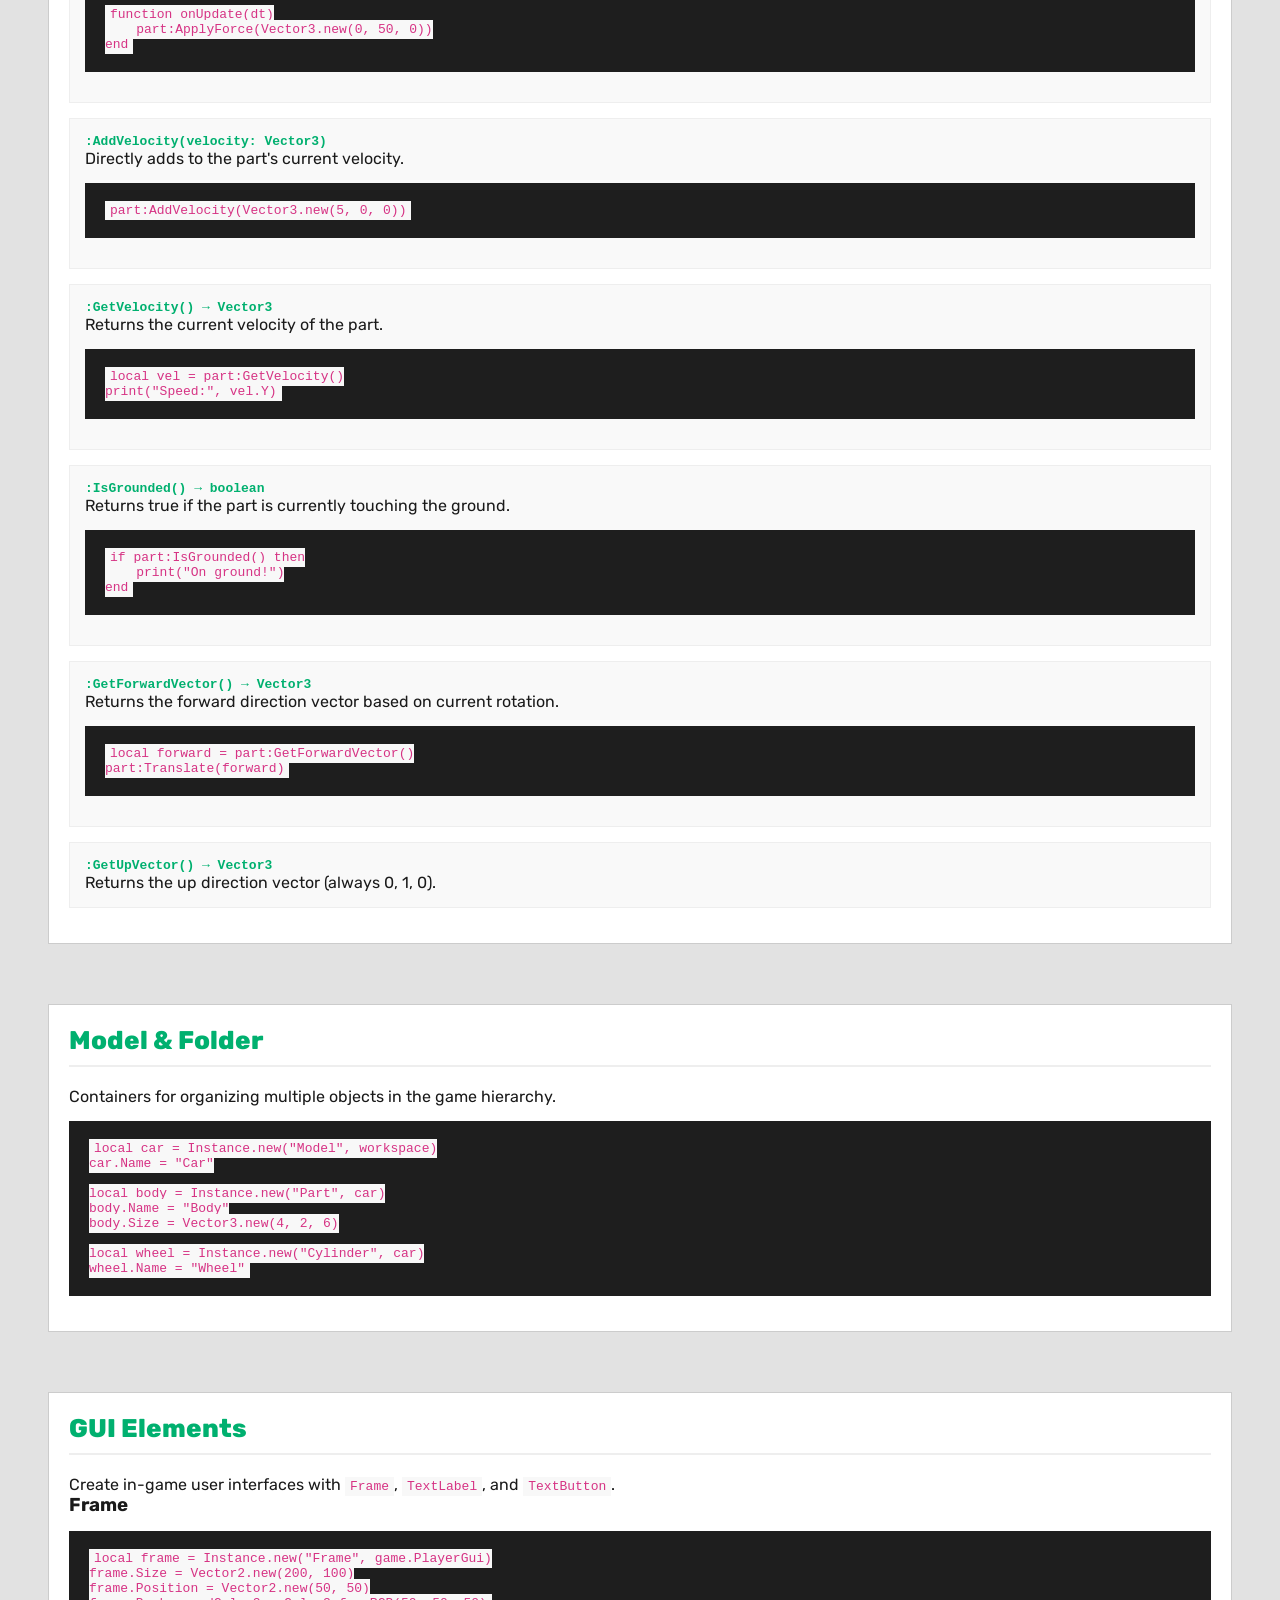
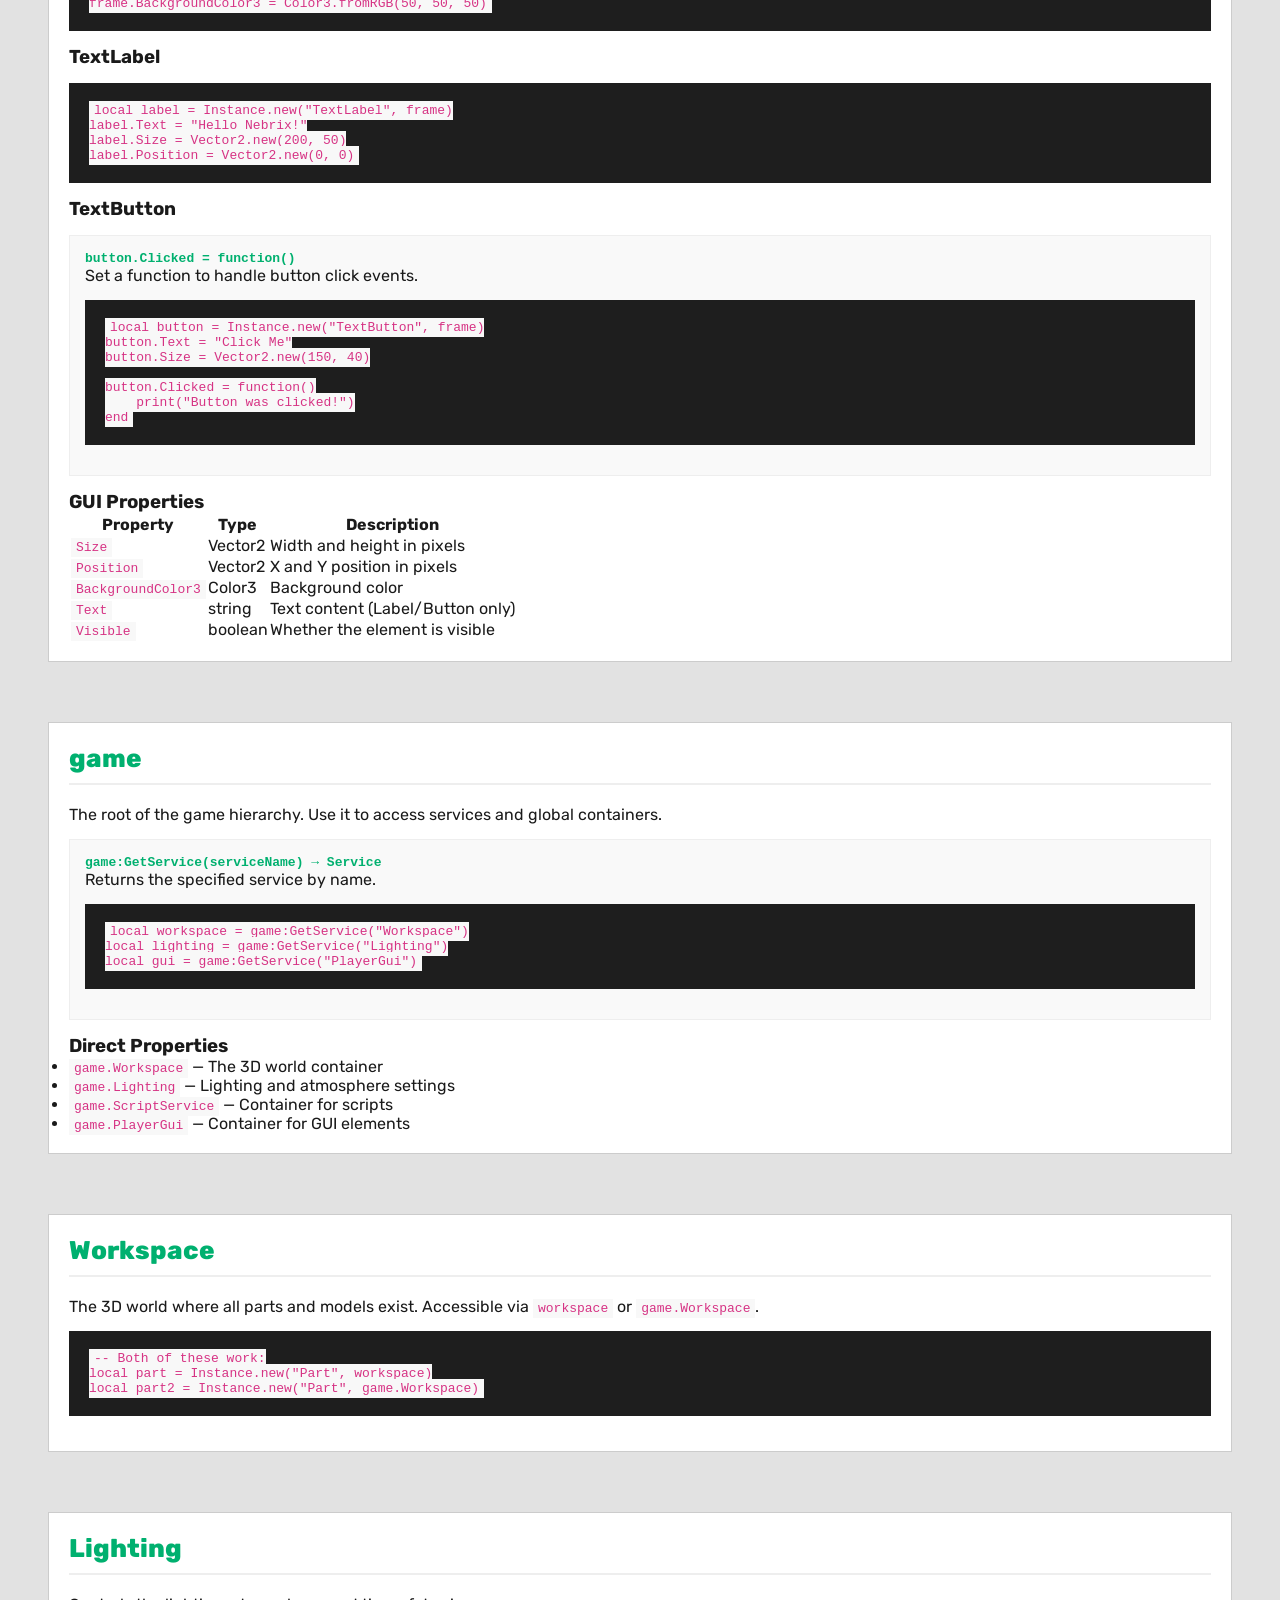
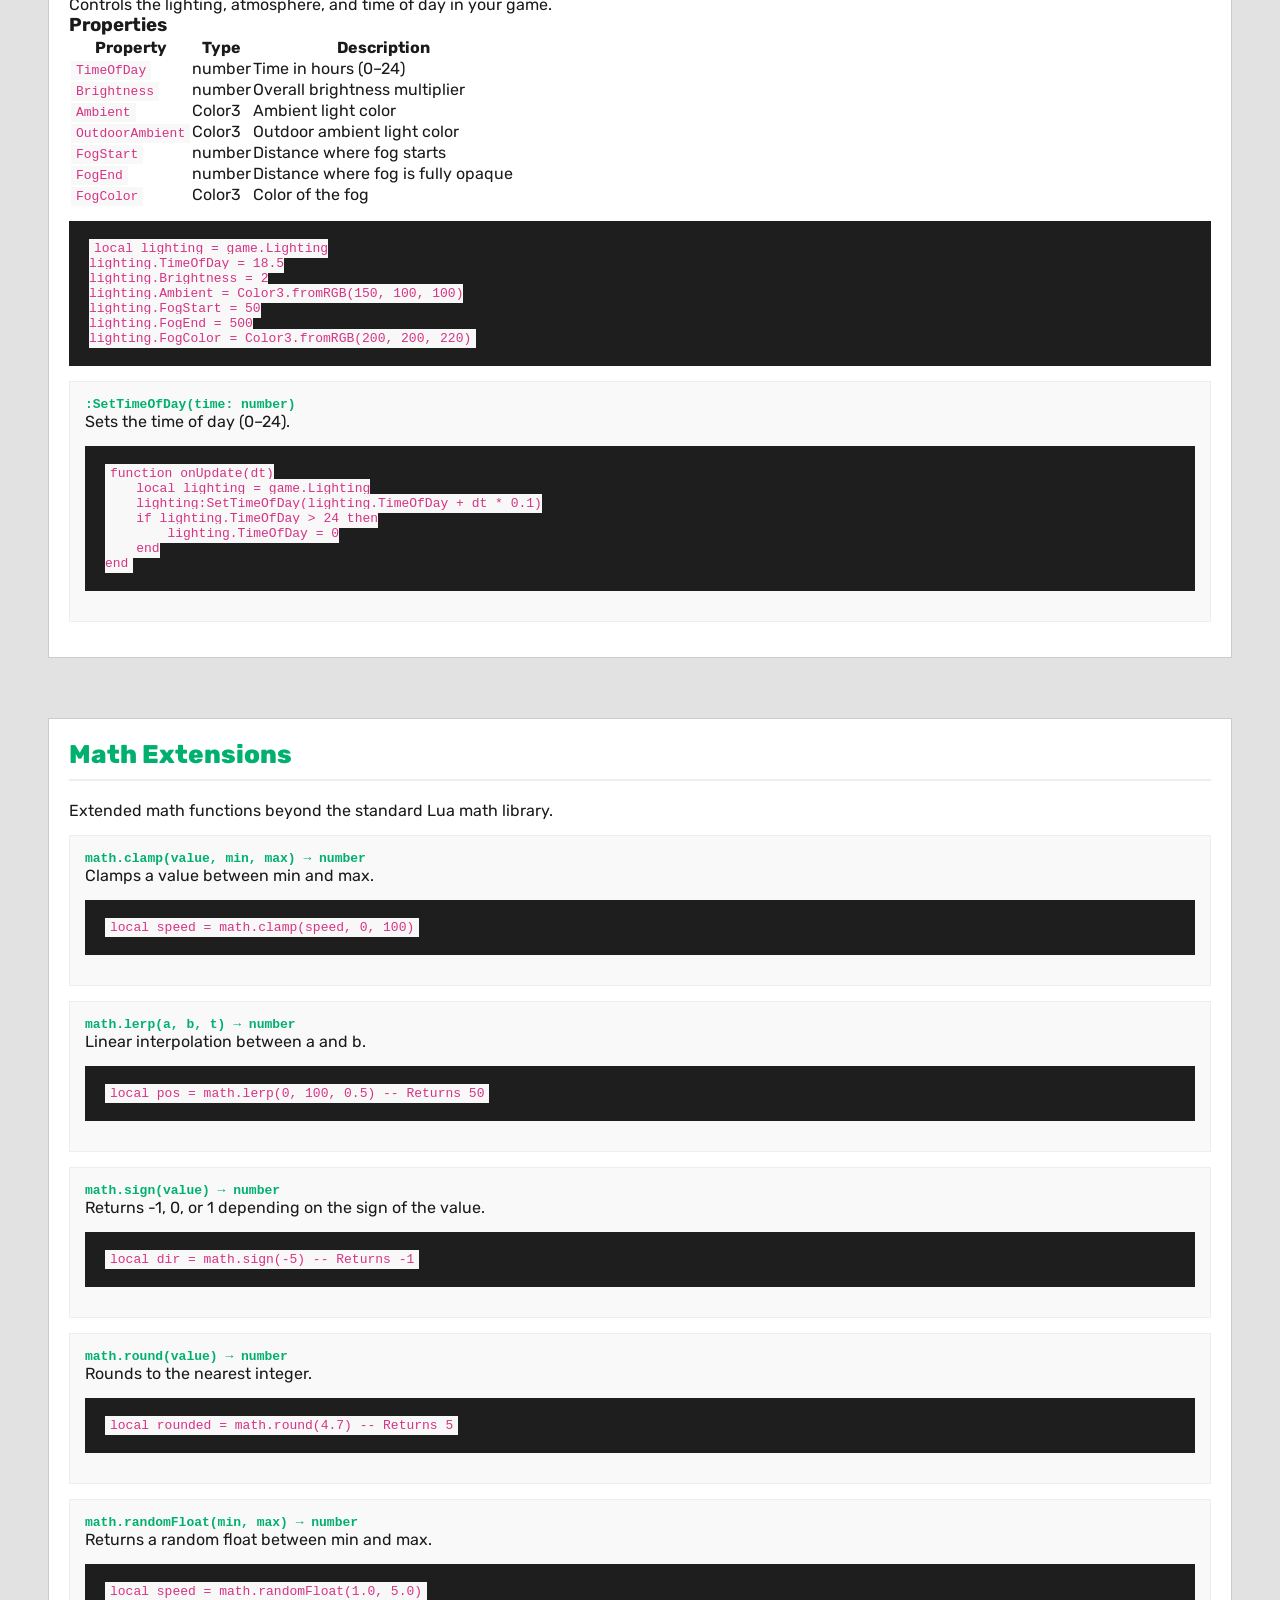
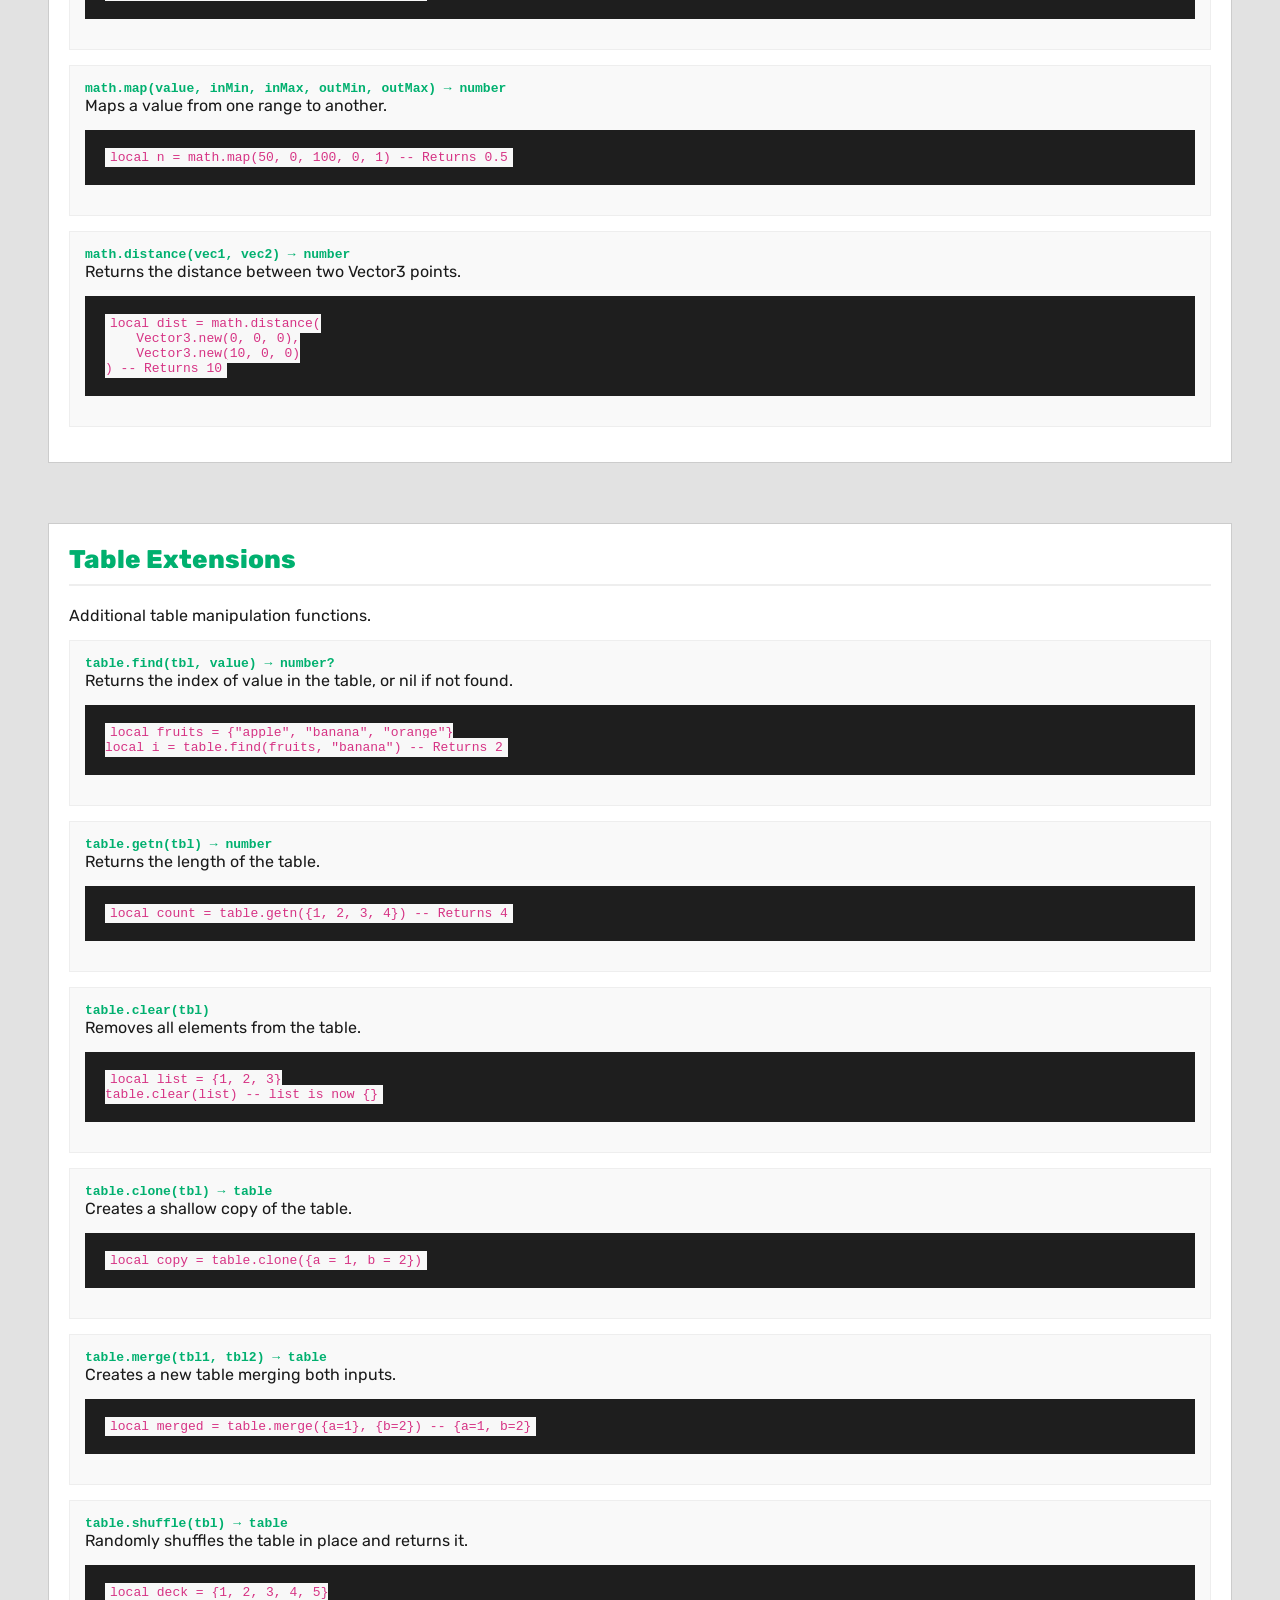
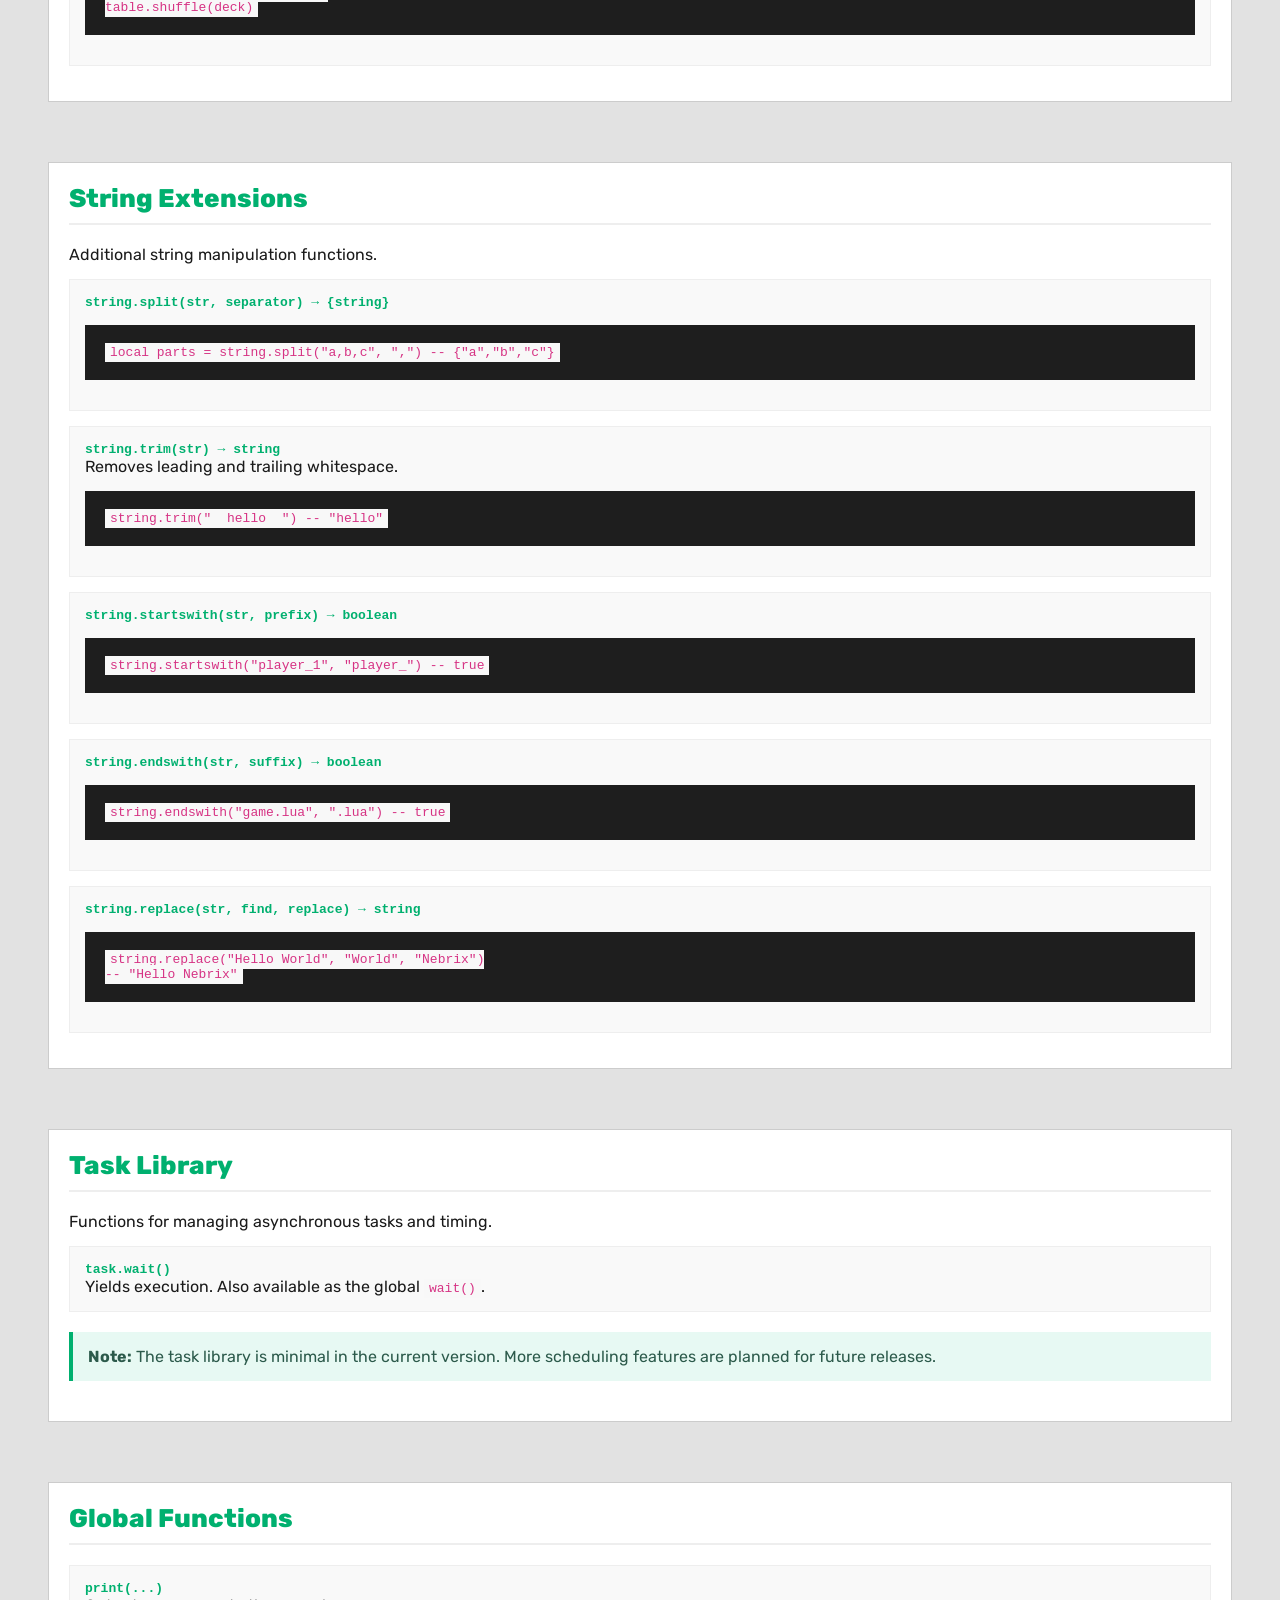
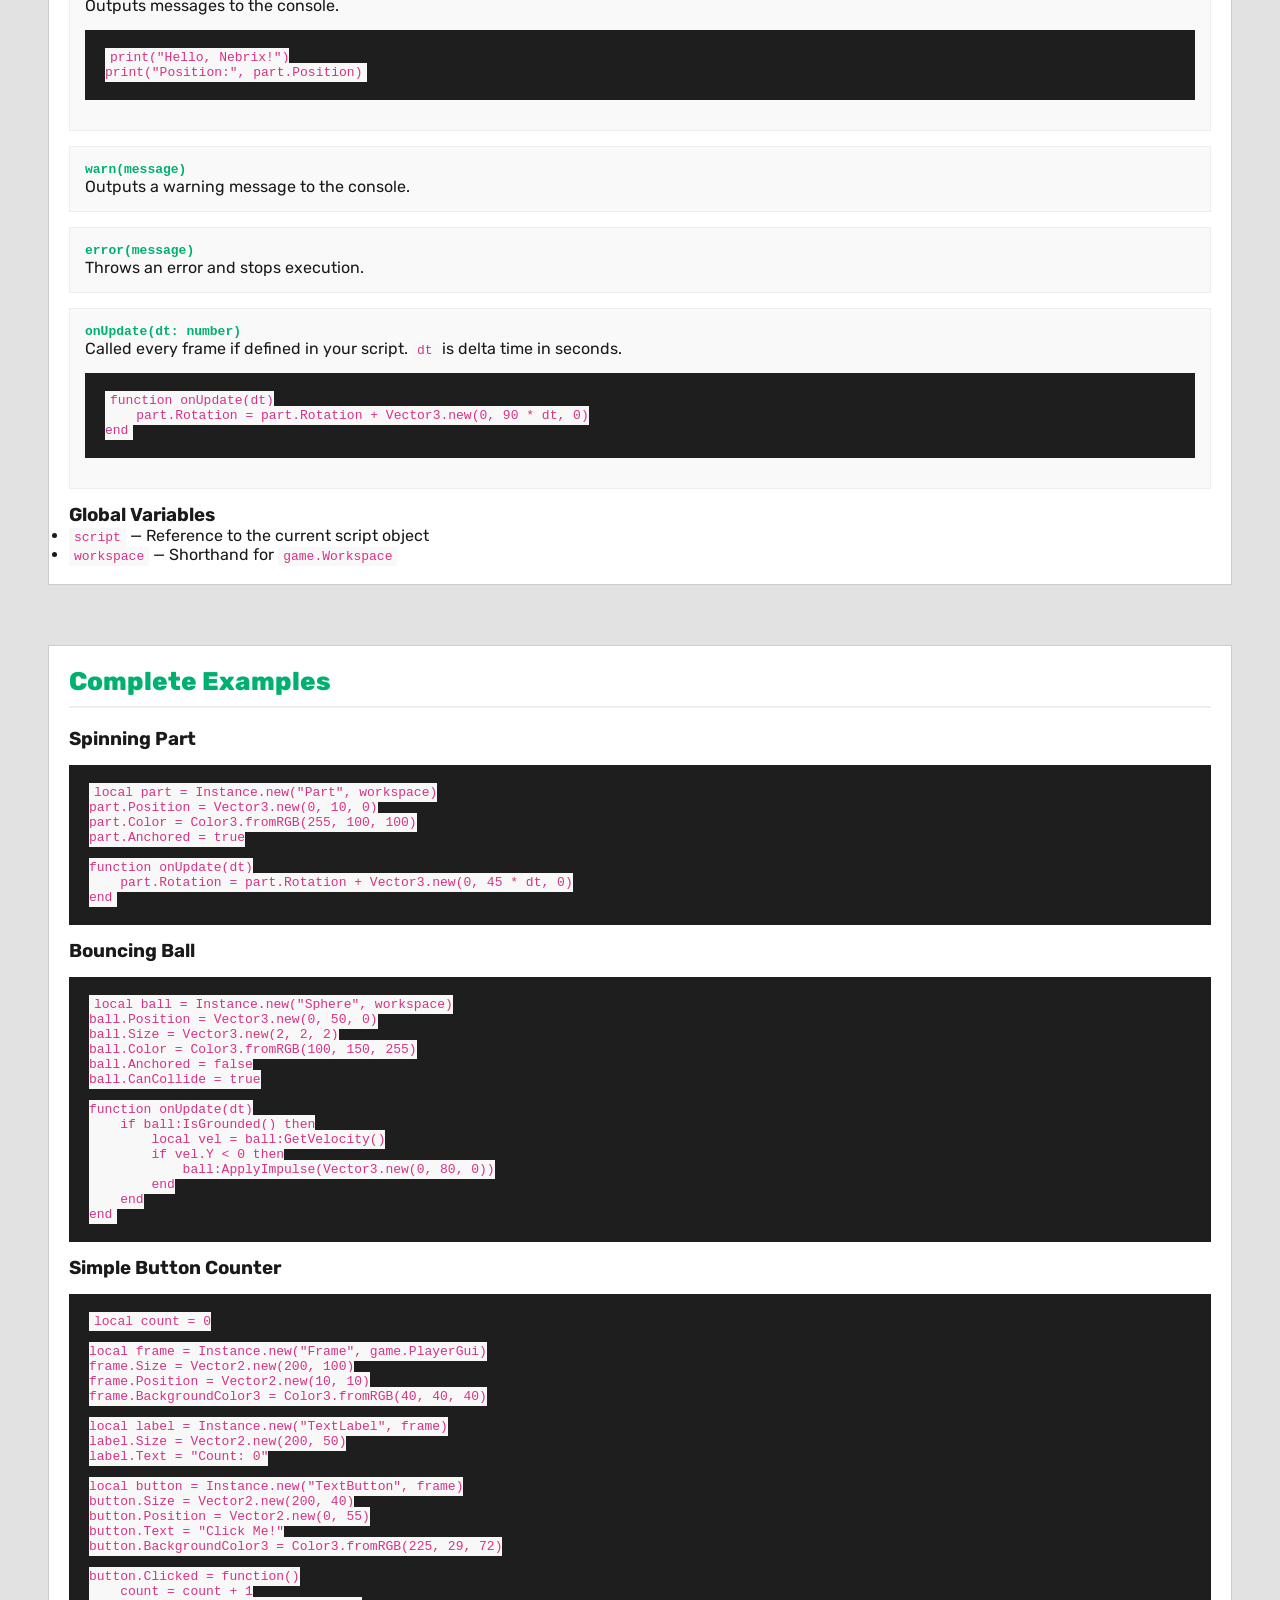
==== commit cca50630: "Update documentation.html" ====
--- a/documentation.html
+++ b/documentation.html
@@ -7,310 +7,124 @@
     <title>Nebrix - Lua API Documentation</title>
     <meta name="description" content="Complete Lua API documentation for Nebrix game engine scripting.">
     <link href="https://fonts.googleapis.com/css2?family=Rubik:wght@400;500;600;700;800;900&display=swap" rel="stylesheet">
-    <style>
-        *, *::before, *::after { box-sizing: border-box; margin: 0; padding: 0; }
-
-        :root {
-            --red:         #e20046;
-            --red-dark:    #b8003a;
-            --bg:          #111111;
-            --bg-card:     #1c1c1c;
-            --bg-raised:   #222222;
-            --bg-code:     #161616;
-            --text:        #ffffff;
-            --muted:       #999999;
-            --border:      rgba(255,255,255,0.08);
-            --border-code: rgba(255,255,255,0.1);
-            --green:       #3ecf5a;
-            --accent:      #7c6af5;
-            --sidebar-w:   248px;
-        }
-
-        html { scroll-behavior: smooth; }
-        body { font-family: 'Rubik', sans-serif; background: var(--bg); color: var(--text); overflow-x: hidden; }
-        a { color: inherit; text-decoration: none; }
-
-        /* ── NAVBAR ── */
-        .nav-links { display: flex; gap: 4px; margin-left: 1.5rem; }
-        .nav-links a { padding: 6px 14px; font-size: 0.9rem; font-weight: 500; color: rgba(255,255,255,0.7); border-radius: 6px; transition: background 0.15s, color 0.15s; }
-        .nav-links a:hover, .nav-links a.active { background: rgba(255,255,255,0.08); color: #fff; }
-        .nav-right { display: flex; gap: 10px; align-items: center; margin-left: auto; }
-        .btn-login { background: transparent; border: none; cursor: pointer; font-family: inherit; font-size: 0.88rem; font-weight: 500; color: rgba(255,255,255,0.8); padding: 7px 14px; border-radius: 8px; transition: color 0.15s, background 0.15s; }
-        .btn-login:hover { color: #fff; background: rgba(255,255,255,0.08); }
-        .btn-register { background: #3ecf5a; border: none; cursor: pointer; font-family: inherit; font-size: 0.88rem; font-weight: 700; color: #fff; padding: 7px 18px; border-radius: 8px; }
-        .nav-username { font-size: 0.88rem; font-weight: 600; color: #fff; padding: 7px 14px; border-radius: 8px; background: rgba(255,255,255,0.06); }
-
-        nav.topnav {
-            position: sticky;
-            top: 0;
-            z-index: 200;
-            display: flex;
-            align-items: center;
-            padding: 0 2.5rem;
-            height: 58px;
-            background: rgba(10,10,10,0.9);
-            backdrop-filter: blur(12px);
-            border-bottom: 1px solid var(--border);
-        }
-
-        .logo {
-            display: flex;
-            align-items: center;
-            gap: 8px;
-            font-weight: 800;
-            font-size: 1.1rem;
-            color: #fff;
-        }
-        .logo img { width: 26px; height: 26px; object-fit: contain; display: block; }
-
-        .nav-links { display: flex; gap: 4px; margin-left: 1.5rem; }
-        .nav-links a {
-            padding: 6px 14px;
-            font-size: 0.9rem; font-weight: 500;
-            color: rgba(255,255,255,0.7);
-            border-radius: 6px;
-            transition: background 0.15s, color 0.15s;
-        }
-        .nav-links a:hover { background: rgba(255,255,255,0.08); color: #fff; }
-        .nav-links a.active { color: #fff; background: rgba(255,255,255,0.08); }
-
-        .nav-right { display: flex; gap: 10px; align-items: center; margin-left: auto; }
-        .btn-nav-gh {
-            background: var(--red); border: none; cursor: pointer;
-            font-family: 'Rubik', sans-serif; font-size: 0.88rem; font-weight: 700;
-            color: #fff; padding: 7px 18px; border-radius: 8px;
-            transition: filter 0.15s, transform 0.12s; display: inline-flex; align-items: center;
-        }
-        .btn-nav-gh:hover { filter: brightness(1.1); transform: translateY(-1px); }
-
-        /* ── LAYOUT ── */
-        .layout { display: flex; max-width: 1380px; margin: 0 auto; }
-
-        /* ── SIDEBAR ── */
-        .sidebar {
-            width: var(--sidebar-w);
-            flex-shrink: 0;
-            position: sticky;
-            top: 58px;
-            height: calc(100vh - 58px);
-            overflow-y: auto;
-            padding: 20px 12px 32px;
-            border-right: 1px solid var(--border);
-            background: var(--bg-card);
-            scrollbar-width: thin;
-            scrollbar-color: rgba(255,255,255,0.1) transparent;
-        }
-
-        .sidebar-group { margin-bottom: 4px; }
-
-        .sidebar-label {
-            font-size: 0.68rem;
-            font-weight: 700;
-            text-transform: uppercase;
-            letter-spacing: 0.08em;
-            color: rgba(255,255,255,0.3);
-            padding: 10px 10px 5px;
-            display: block;
-        }
-
-        .sidebar a {
-            display: block;
-            padding: 6px 10px;
-            text-decoration: none;
-            color: var(--muted);
-            border-radius: 6px;
-            font-size: 0.85rem;
-            font-weight: 500;
-            transition: background 0.12s, color 0.12s;
-        }
-        .sidebar a:hover { color: #fff; background: rgba(255,255,255,0.06); }
-        .sidebar a.active { color: #fff; background: rgba(226,0,70,0.18); font-weight: 600; }
-
-        /* ── MAIN CONTENT ── */
-        .content {
-            flex: 1;
-            min-width: 0;
-            padding: 40px 48px 80px;
-        }
-
-        /* ── INTRO CARD ── */
-        .intro-card {
-            padding: 30px 34px 60px;
-            margin-bottom: 60px;
-            border-radius: 14px;
-            border: 1px solid rgba(255,255,255,0.08);
-
-            background: url("nebrixcoding.png") center/cover no-repeat;
-
-        }
-        .intro-card h1 { font-size: 1.8rem; font-weight: 900; margin-bottom: 8px; color: #fff; }
-        .intro-card p  { color: rgba(255,255,255,0.9); line-height: 1.65; font-size: 0.95rem; }
-
-        .intro-pills {
-            display: flex; gap: 8px; margin-top: 16px; flex-wrap: wrap;
-        }
-        .intro-pill {
-            background: rgba(255,255,255,0.15);
-            border: 1px solid rgba(255,255,255,0.25);
-            padding: 4px 12px; border-radius: 100px;
-            font-size: 0.75rem; font-weight: 600; color: #fff;
-        }
-
-        /* ── SECTION HEADINGS ── */
-        section { scroll-margin-top: 78px; }
-
-        h2 {
-            font-size: 1.55rem; font-weight: 800;
-            margin: 48px 0 14px;
-            padding-bottom: 10px;
-            border-bottom: 1px solid var(--border);
-            color: #fff;
-        }
-
-        h3 {
-            font-size: 1rem; font-weight: 700;
-            color: var(--accent);
-            margin: 26px 0 10px;
-        }
-
-        p {
-            line-height: 1.75;
-            margin-bottom: 12px;
-            color: var(--muted);
-            font-size: 0.92rem;
-        }
-
-        /* ── CODE ── */
-        code {
-            font-family: 'Courier New', monospace;
-            font-size: 0.85em;
-            background: var(--bg-code);
-            border: 1px solid var(--border-code);
-            padding: 2px 6px;
-            border-radius: 4px;
-            color: var(--red);
-        }
-
-        pre {
-            background: var(--bg-code);
-            border: 1px solid var(--border-code);
-            border-radius: 10px;
-            padding: 18px 20px;
-            overflow-x: auto;
-            margin: 12px 0 18px;
-            line-height: 1.65;
-        }
-        pre code { background: none; border: none; padding: 0; color: #d4d4d4; font-size: 0.855rem; }
-
-        /* ── API METHOD ── */
-        .api-method {
-            background: var(--bg-card);
-            border: 1px solid var(--border);
-            border-radius: 10px;
-            padding: 18px 20px;
-            margin: 14px 0;
-            transition: border-color 0.15s;
-        }
-        .api-method:hover { border-color: rgba(255,255,255,0.15); }
-
-        .method-sig {
-            font-family: 'Courier New', monospace;
-            font-size: 0.9rem;
-            color: #3ecf5a;
-            font-weight: 700;
-            margin-bottom: 8px;
-            word-break: break-all;
-        }
-        .api-method p { margin-bottom: 7px; font-size: 0.87rem; }
-
-        .param { margin: 5px 0 5px 14px; font-size: 0.85rem; color: var(--muted); }
-        .param strong { color: var(--accent); font-family: 'Courier New', monospace; font-size: 0.855em; }
-
-        /* ── TABLE ── */
-        .table-wrap { overflow-x: auto; }
-        table { width: 100%; border-collapse: collapse; margin: 14px 0 22px; font-size: 0.85rem; }
-        th, td { padding: 9px 14px; text-align: left; border: 1px solid var(--border); }
-        th {
-            background: var(--bg-raised);
-            font-weight: 700; font-size: 0.72rem;
-            text-transform: uppercase; letter-spacing: 0.05em;
-            color: rgba(255,255,255,0.4);
-        }
-        td { color: var(--muted); }
-        td code { color: var(--accent); }
-
-        /* ── NOTE ── */
-        .note {
-            background: rgba(226,0,70,0.08);
-            border-left: 3px solid var(--red);
-            padding: 12px 16px;
-            margin: 16px 0;
-            border-radius: 0 8px 8px 0;
-            font-size: 0.88rem;
-            color: var(--muted);
-            line-height: 1.6;
-        }
-        .note strong { color: var(--red); }
-
-        /* ── LISTS ── */
-        ul { margin: 8px 0 16px 18px; display: flex; flex-direction: column; gap: 5px; }
-        li { font-size: 0.88rem; color: var(--muted); line-height: 1.6; }
-
-        /* ── MOBILE SIDEBAR TOGGLE ── */
-        .menu-toggle-btn {
-            display: none;
-            background: var(--red);
-            color: white;
-            border: none;
-            cursor: pointer;
-            padding: 7px 14px;
-            border-radius: 8px;
-            font-family: 'Rubik', sans-serif;
-            font-size: 0.88rem;
-            font-weight: 700;
-            position: fixed;
-            bottom: 20px;
-            left: 20px;
-            z-index: 199;
-            box-shadow: 0 4px 16px rgba(226,0,70,0.4);
-        }
-
-        /* ── FOOTER ── */
-        footer.doc-footer {
-            margin-top: 56px;
-            padding-top: 24px;
-            border-top: 1px solid var(--border);
-            text-align: center;
-            font-size: 0.84rem;
-            color: #555;
-        }
-
-        /* ── RESPONSIVE ── */
-        @media (max-width: 1024px) {
-            .sidebar {
-                position: fixed;
-                left: -270px;
-                top: 58px;
-                height: calc(100vh - 58px);
-                z-index: 150;
-                transition: left 0.3s ease;
-                box-shadow: 8px 0 32px rgba(0,0,0,0.5);
-                width: 248px;
-            }
-            .sidebar.open { left: 0; }
-            .menu-toggle-btn { display: block; }
-            .content { padding: 28px 18px 80px; }
-        }
-
-        @media (max-width: 768px) {
-            nav.topnav { padding: 0 1.2rem; }
-            .nav-links { display: none; }
-            h2 { font-size: 1.35rem; }
-            .intro-card { padding: 22px 20px; }
-            .intro-card h1 { font-size: 1.4rem; }
-            pre { font-size: 0.82rem; }
-        }
-    </style>
+   <style>
+    *, *::before, *::after { box-sizing: border-box; margin: 0; padding: 0; border-radius: 0 !important; }
+
+    :root {
+        --green:       #00b06f;    /* Nebrix Green */
+        --green-dark:  #008a57;
+        --bg:          #e2e2e2;    /* Light grey background */
+        --bg-card:     #ffffff;    /* White panels */
+        --bg-raised:   #f5f5f5;
+        --bg-code:     #1e1e1e;    /* Keep code dark for readability */
+        --text:        #1a1a1a;    /* Dark text */
+        --muted:       #666666;
+        --border:      #cccccc;
+        --border-code: rgba(255,255,255,0.1);
+        --accent:      #00b06f;    /* Using green as accent */
+        --sidebar-w:   260px;
+    }
+
+    html { scroll-behavior: smooth; }
+    body { font-family: 'Rubik', sans-serif; background: var(--bg); color: var(--text); overflow-x: hidden; }
+    a { color: inherit; text-decoration: none; }
+
+    /* ── NAVBAR ── */
+    nav.topnav {
+        position: sticky;
+        top: 0;
+        z-index: 200;
+        display: flex;
+        align-items: center;
+        padding: 0 2.5rem;
+        height: 60px;
+        background: var(--green); /* Green Nav */
+        border-bottom: 2px solid var(--green-dark);
+    }
+
+    .logo {
+        display: flex;
+        align-items: center;
+        gap: 8px;
+        font-weight: 800;
+        font-size: 1.2rem;
+        color: #fff;
+    }
+
+    .nav-links { display: flex; gap: 4px; margin-left: 1.5rem; }
+    .nav-links a {
+        padding: 6px 14px;
+        font-size: 0.9rem; font-weight: 600;
+        color: rgba(255,255,255,0.9);
+        transition: background 0.15s;
+    }
+    .nav-links a:hover, .nav-links a.active { background: rgba(0,0,0,0.1); color: #fff; }
+
+    .btn-nav-gh {
+        background: white; border: none; cursor: pointer;
+        font-family: 'Rubik', sans-serif; font-size: 0.88rem; font-weight: 700;
+        color: var(--green); padding: 8px 18px;
+        margin-left: auto;
+    }
+
+    /* ── SIDEBAR ── */
+    .sidebar {
+        width: var(--sidebar-w);
+        position: sticky;
+        top: 60px;
+        height: calc(100vh - 60px);
+        overflow-y: auto;
+        padding: 20px 12px;
+        border-right: 1px solid var(--border);
+        background: #fdfdfd;
+    }
+
+    .sidebar-label {
+        font-size: 0.7rem; font-weight: 800;
+        text-transform: uppercase; color: #999;
+        padding: 10px;
+    }
+
+    .sidebar a {
+        display: block; padding: 8px 12px;
+        color: var(--muted); font-size: 0.9rem; font-weight: 500;
+    }
+    .sidebar a:hover { color: var(--green); background: #f0f0f0; }
+    .sidebar a.active { color: #fff; background: var(--green); }
+
+    /* ── MAIN CONTENT ── */
+    .content { flex: 1; padding: 40px 48px; background: var(--bg); }
+
+    .intro-card {
+        padding: 40px; margin-bottom: 40px;
+        background: #ffffff;
+        border: 1px solid var(--border);
+        border-left: 5px solid var(--green);
+    }
+    .intro-card h1 { font-size: 2rem; color: var(--text); margin-bottom: 10px; }
+
+    .intro-pill {
+        background: #f0f0f0; border: 1px solid #ddd;
+        padding: 4px 12px; font-size: 0.75rem; font-weight: 700; color: #555;
+        margin-right: 5px;
+    }
+
+    /* ── API STYLING ── */
+    section { margin-bottom: 60px; padding: 20px; background: white; border: 1px solid var(--border); }
+    
+    h2 { font-size: 1.6rem; font-weight: 800; color: var(--green); border-bottom: 2px solid #eee; padding-bottom: 10px; margin-bottom: 20px; }
+    
+    .api-method { background: #f9f9f9; border: 1px solid #eee; padding: 15px; margin: 15px 0; }
+    .method-sig { color: var(--green); font-family: monospace; font-weight: bold; }
+
+    code { color: #d63384; background: #f8f8f8; padding: 2px 5px; } /* Pink-ish for inline code like Roblox DevHub */
+    pre { background: var(--bg-code); color: #fff; padding: 20px; overflow-x: auto; margin: 15px 0; }
+
+    .note {
+        background: #e7f9f3; border-left: 4px solid var(--green);
+        padding: 15px; color: #2c5a4b; margin: 20px 0;
+    }
+</style>
 </head>
 <body>
 
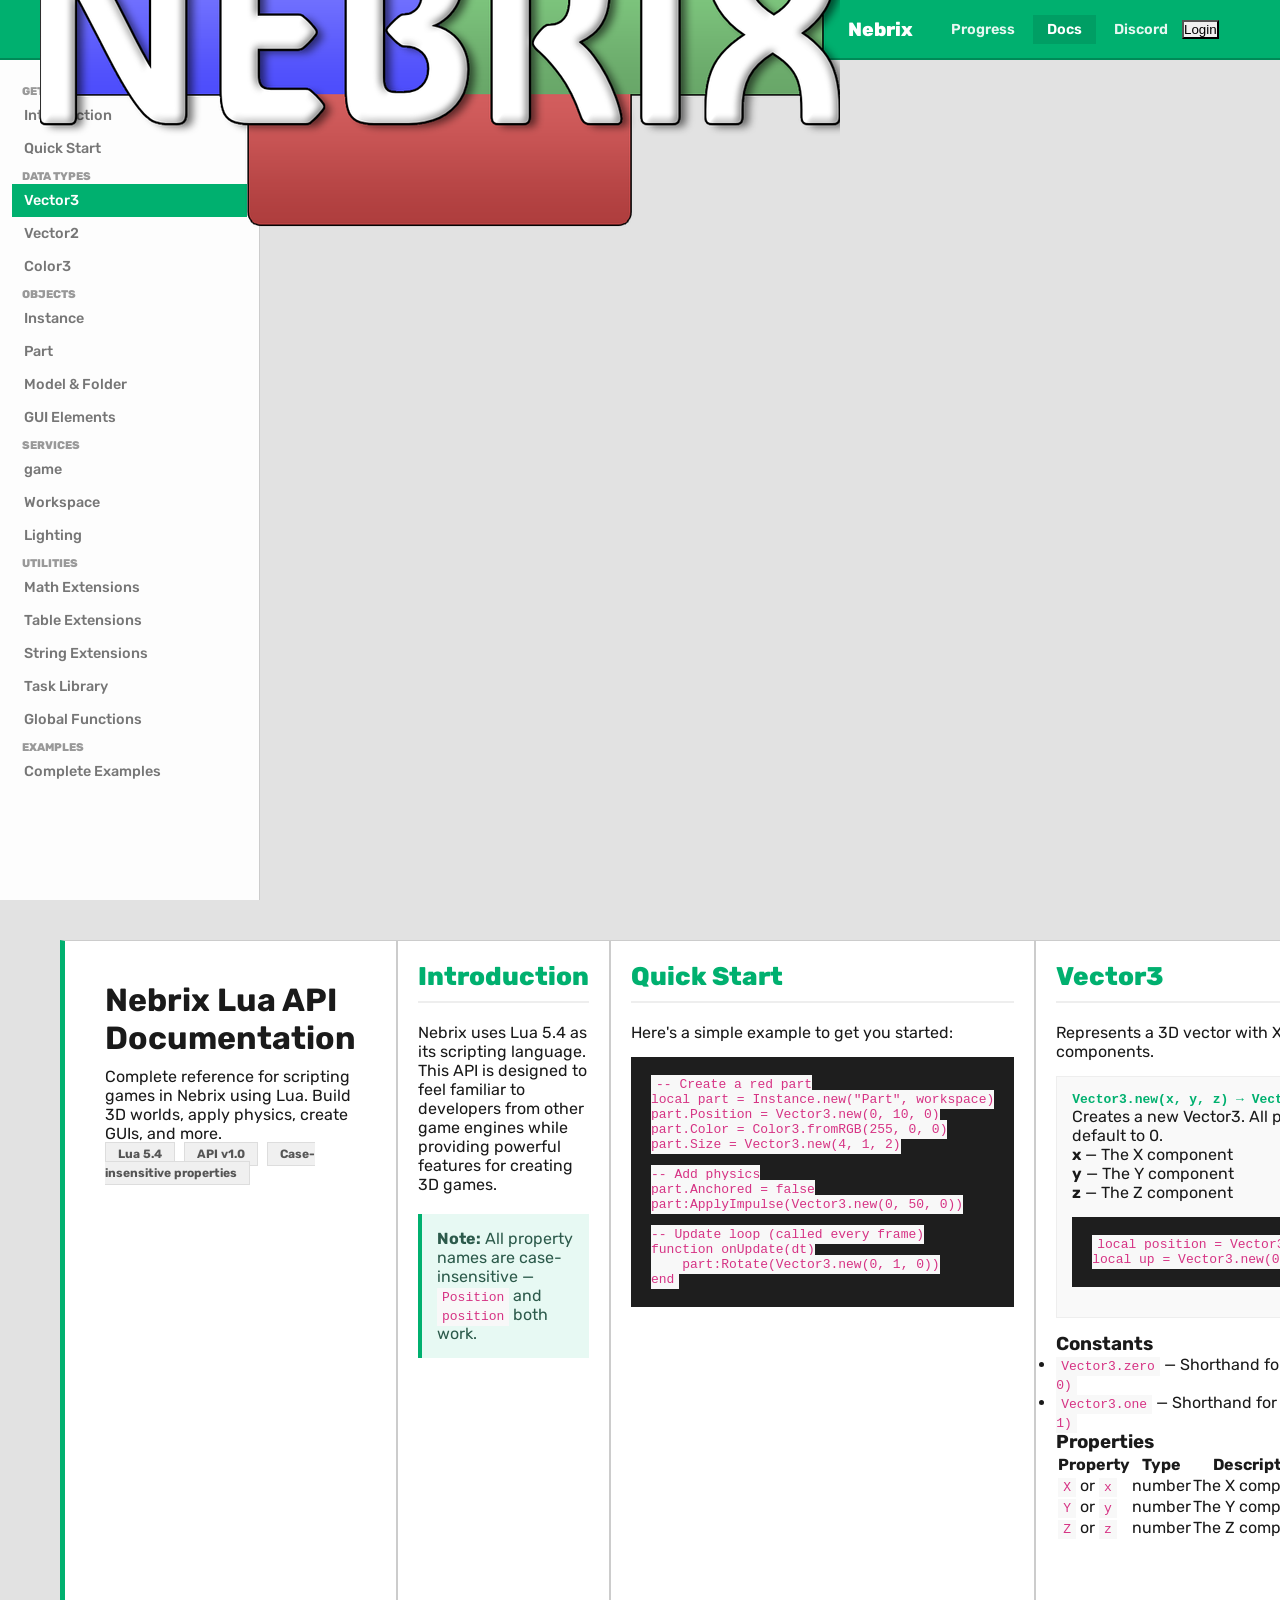
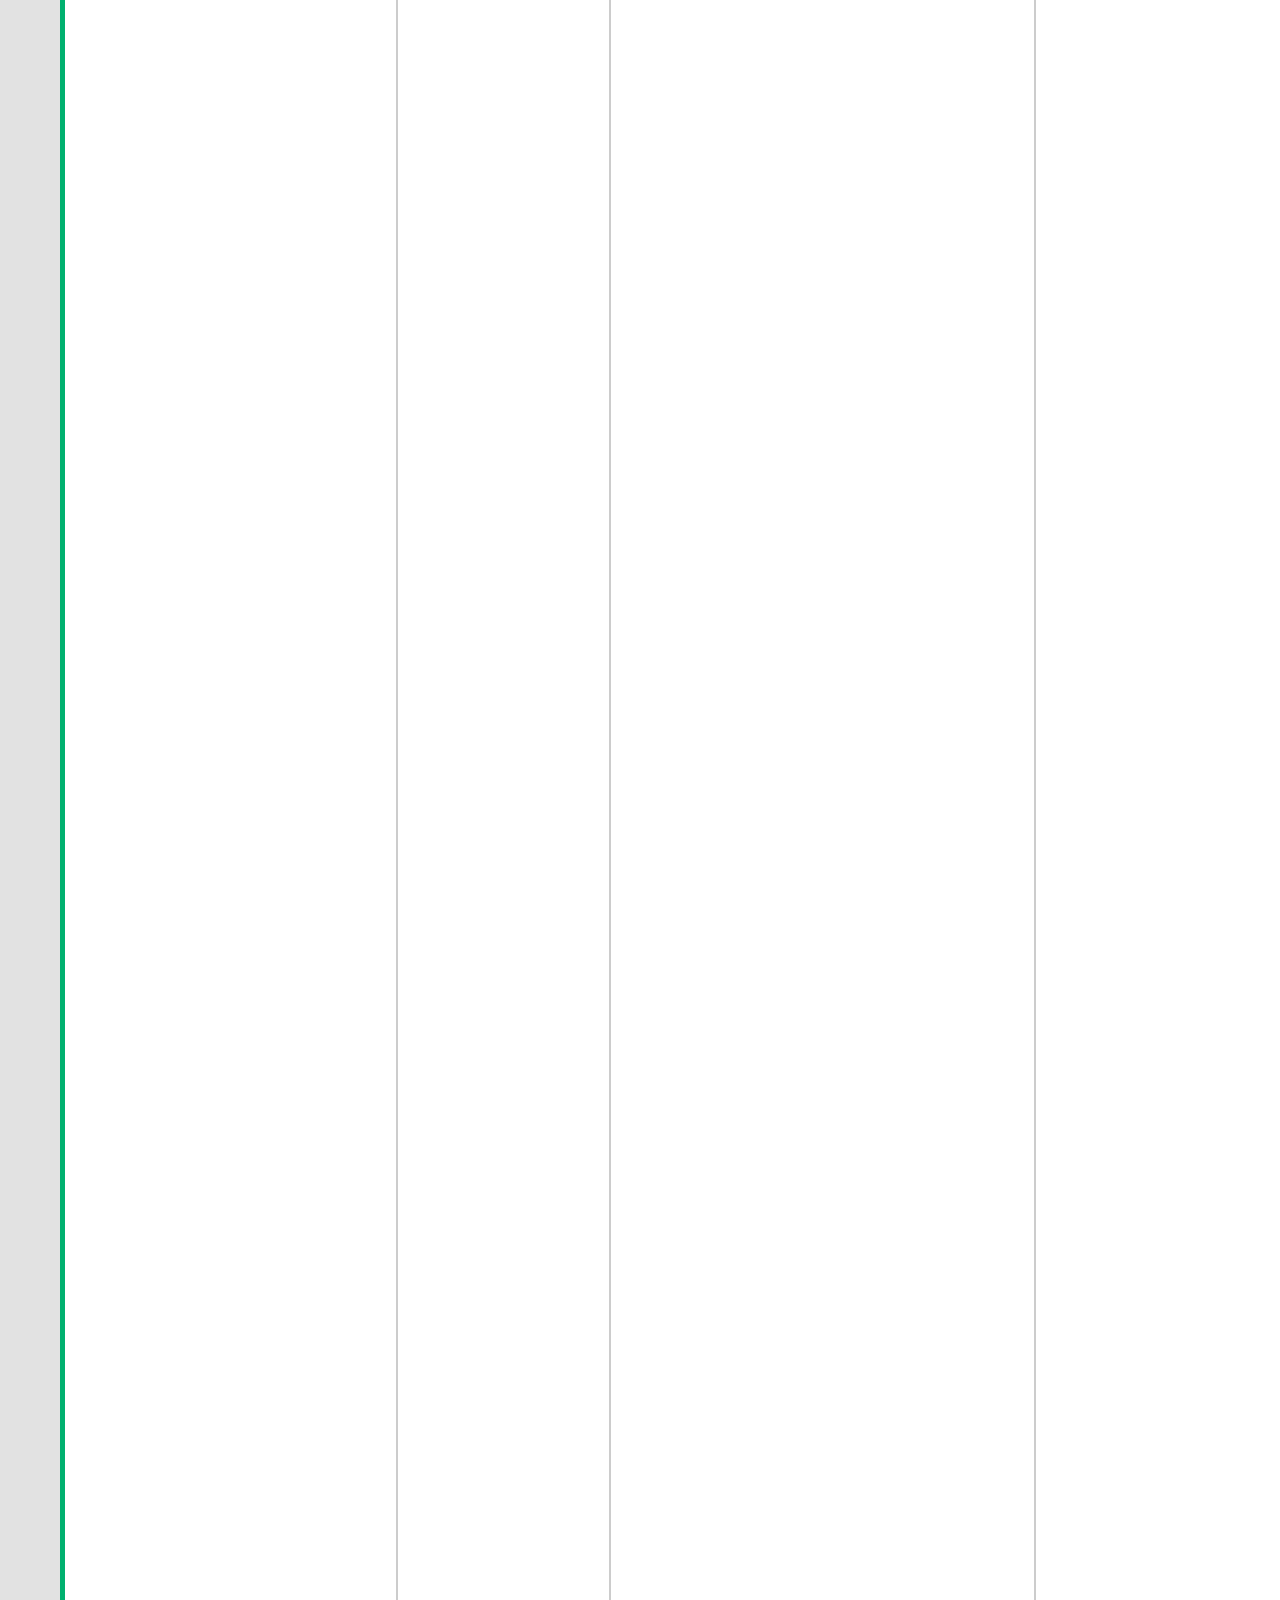
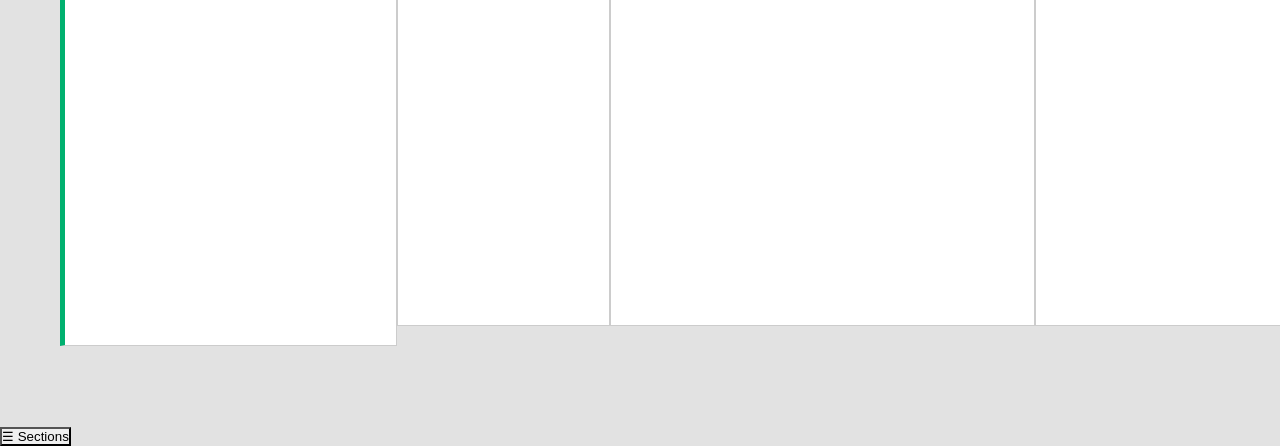
==== commit 658894a1: "Update documentation.html" ====
--- a/documentation.html
+++ b/documentation.html
@@ -92,8 +92,20 @@
     .sidebar a:hover { color: var(--green); background: #f0f0f0; }
     .sidebar a.active { color: #fff; background: var(--green); }
 
+    main {
+        display: flex;
+        width: 100%;
+    }
+       
     /* ── MAIN CONTENT ── */
-    .content { flex: 1; padding: 40px 48px; background: var(--bg); }
+    .content {
+    flex: 1;
+    padding: 40px 60px;
+    background: var(--bg);
+    /* This ensures it stays to the right of the sidebar */
+    margin-left: 0; 
+    min-height: calc(100vh - 60px);
+    }
 
     .intro-card {
         padding: 40px; margin-bottom: 40px;
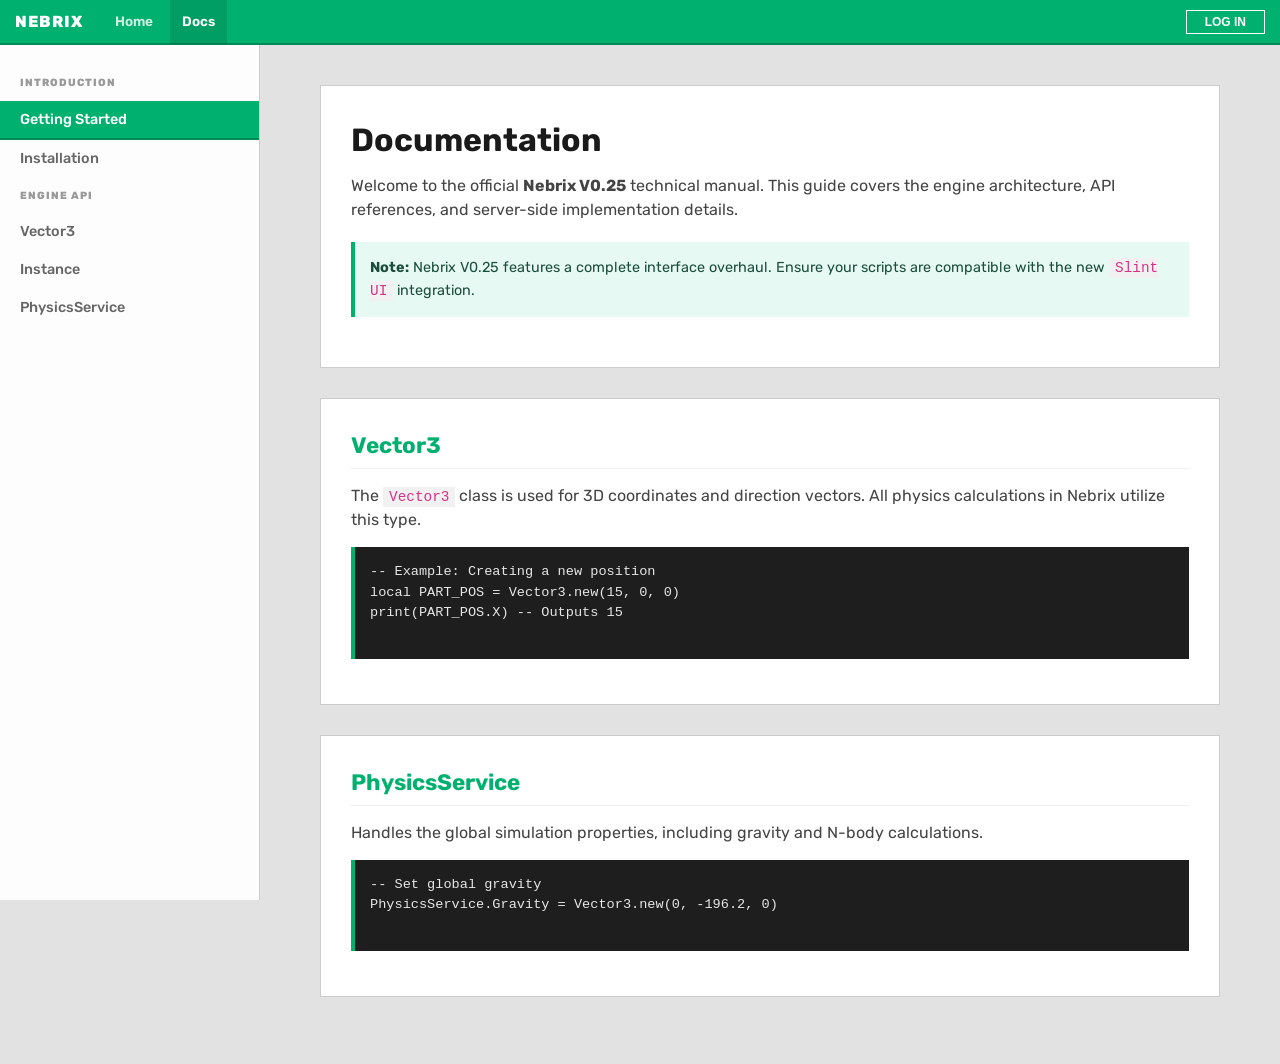
==== commit 46e19e34: "Refactor add function to accept parameters" ====
--- a/documentation.html
+++ b/documentation.html
@@ -3,880 +3,240 @@
 <head>
     <meta charset="UTF-8">
     <meta name="viewport" content="width=device-width, initial-scale=1.0">
-    <link rel="icon" type="image/x-icon" href="nebrixlogo.png">
-    <title>Nebrix - Lua API Documentation</title>
-    <meta name="description" content="Complete Lua API documentation for Nebrix game engine scripting.">
-    <link href="https://fonts.googleapis.com/css2?family=Rubik:wght@400;500;600;700;800;900&display=swap" rel="stylesheet">
-   <style>
-    *, *::before, *::after { box-sizing: border-box; margin: 0; padding: 0; border-radius: 0 !important; }
-
-    :root {
-        --green:       #00b06f;    /* Nebrix Green */
-        --green-dark:  #008a57;
-        --bg:          #e2e2e2;    /* Light grey background */
-        --bg-card:     #ffffff;    /* White panels */
-        --bg-raised:   #f5f5f5;
-        --bg-code:     #1e1e1e;    /* Keep code dark for readability */
-        --text:        #1a1a1a;    /* Dark text */
-        --muted:       #666666;
-        --border:      #cccccc;
-        --border-code: rgba(255,255,255,0.1);
-        --accent:      #00b06f;    /* Using green as accent */
-        --sidebar-w:   260px;
-    }
-
-    html { scroll-behavior: smooth; }
-    body { font-family: 'Rubik', sans-serif; background: var(--bg); color: var(--text); overflow-x: hidden; }
-    a { color: inherit; text-decoration: none; }
-
-    /* ── NAVBAR ── */
-    nav.topnav {
-        position: sticky;
-        top: 0;
-        z-index: 200;
-        display: flex;
-        align-items: center;
-        padding: 0 2.5rem;
-        height: 60px;
-        background: var(--green); /* Green Nav */
-        border-bottom: 2px solid var(--green-dark);
-    }
-
-    .logo {
-        display: flex;
-        align-items: center;
-        gap: 8px;
-        font-weight: 800;
-        font-size: 1.2rem;
-        color: #fff;
-    }
-
-    .nav-links { display: flex; gap: 4px; margin-left: 1.5rem; }
-    .nav-links a {
-        padding: 6px 14px;
-        font-size: 0.9rem; font-weight: 600;
-        color: rgba(255,255,255,0.9);
-        transition: background 0.15s;
-    }
-    .nav-links a:hover, .nav-links a.active { background: rgba(0,0,0,0.1); color: #fff; }
-
-    .btn-nav-gh {
-        background: white; border: none; cursor: pointer;
-        font-family: 'Rubik', sans-serif; font-size: 0.88rem; font-weight: 700;
-        color: var(--green); padding: 8px 18px;
-        margin-left: auto;
-    }
-
-    /* ── SIDEBAR ── */
-    .sidebar {
-        width: var(--sidebar-w);
-        position: sticky;
-        top: 60px;
-        height: calc(100vh - 60px);
-        overflow-y: auto;
-        padding: 20px 12px;
-        border-right: 1px solid var(--border);
-        background: #fdfdfd;
-    }
-
-    .sidebar-label {
-        font-size: 0.7rem; font-weight: 800;
-        text-transform: uppercase; color: #999;
-        padding: 10px;
-    }
-
-    .sidebar a {
-        display: block; padding: 8px 12px;
-        color: var(--muted); font-size: 0.9rem; font-weight: 500;
-    }
-    .sidebar a:hover { color: var(--green); background: #f0f0f0; }
-    .sidebar a.active { color: #fff; background: var(--green); }
-
-    main {
-        display: flex;
-        width: 100%;
-    }
-       
-    /* ── MAIN CONTENT ── */
-    .content {
-    flex: 1;
-    padding: 40px 60px;
-    background: var(--bg);
-    /* This ensures it stays to the right of the sidebar */
-    margin-left: 0; 
-    min-height: calc(100vh - 60px);
-    }
-
-    .intro-card {
-        padding: 40px; margin-bottom: 40px;
-        background: #ffffff;
-        border: 1px solid var(--border);
-        border-left: 5px solid var(--green);
-    }
-    .intro-card h1 { font-size: 2rem; color: var(--text); margin-bottom: 10px; }
-
-    .intro-pill {
-        background: #f0f0f0; border: 1px solid #ddd;
-        padding: 4px 12px; font-size: 0.75rem; font-weight: 700; color: #555;
-        margin-right: 5px;
-    }
-
-    /* ── API STYLING ── */
-    section { margin-bottom: 60px; padding: 20px; background: white; border: 1px solid var(--border); }
-    
-    h2 { font-size: 1.6rem; font-weight: 800; color: var(--green); border-bottom: 2px solid #eee; padding-bottom: 10px; margin-bottom: 20px; }
-    
-    .api-method { background: #f9f9f9; border: 1px solid #eee; padding: 15px; margin: 15px 0; }
-    .method-sig { color: var(--green); font-family: monospace; font-weight: bold; }
-
-    code { color: #d63384; background: #f8f8f8; padding: 2px 5px; } /* Pink-ish for inline code like Roblox DevHub */
-    pre { background: var(--bg-code); color: #fff; padding: 20px; overflow-x: auto; margin: 15px 0; }
-
-    .note {
-        background: #e7f9f3; border-left: 4px solid var(--green);
-        padding: 15px; color: #2c5a4b; margin: 20px 0;
-    }
-</style>
+    <title>Nebrix | Documentation</title>
+    <link rel="preconnect" href="https://fonts.googleapis.com">
+    <link rel="preconnect" href="https://fonts.gstatic.com" crossorigin>
+    <link href="https://fonts.googleapis.com/css2?family=Rubik:wght@400;500;700;800&display=swap" rel="stylesheet">
+    <style>
+        /* ── RESET & VARIABLES ── */
+        *, *::before, *::after { 
+            box-sizing: border-box; 
+            margin: 0; 
+            padding: 0; 
+            border-radius: 0 !important; /* Forces square corners */
+        }
+
+        :root {
+            --green:       #00b06f;    
+            --green-dark:  #008a57;
+            --bg:          #e2e2e2;    
+            --bg-card:     #ffffff;    
+            --bg-sidebar:  #fdfdfd;
+            --bg-code:     #1e1e1e;    
+            --text:        #1a1a1a;    
+            --muted:       #666666;
+            --border:      #cccccc;
+            --sidebar-w:   260px;
+            --nav-h:       45px;
+        }
+
+        html { scroll-behavior: smooth; }
+        body { 
+            font-family: 'Rubik', sans-serif; 
+            background: var(--bg); 
+            color: var(--text); 
+            line-height: 1.5;
+        }
+
+        /* ── TOP NAVBAR ── */
+        nav.topnav {
+            position: fixed;
+            top: 0;
+            width: 100%;
+            z-index: 1000;
+            display: flex;
+            align-items: center;
+            padding: 0 15px;
+            height: var(--nav-h);
+            background: var(--green);
+            border-bottom: 2px solid var(--green-dark);
+        }
+
+        .logo {
+            font-weight: 800;
+            font-size: 1rem; /* Smaller logo as requested */
+            color: #fff;
+            letter-spacing: 1px;
+            margin-right: 20px;
+        }
+
+        .nav-links { display: flex; gap: 5px; }
+        .nav-links a {
+            padding: 0 12px;
+            height: var(--nav-h);
+            line-height: var(--nav-h);
+            font-size: 0.85rem; 
+            font-weight: 600;
+            color: rgba(255,255,255,0.8);
+            text-decoration: none;
+        }
+        .nav-links a:hover, .nav-links a.active { 
+            background: rgba(0,0,0,0.1); 
+            color: #fff; 
+        }
+
+        .btn-login {
+            margin-left: auto;
+            background: transparent;
+            border: 1px solid #fff;
+            color: #fff;
+            padding: 4px 18px;
+            font-weight: 700;
+            font-size: 0.75rem;
+            cursor: pointer;
+            text-transform: uppercase;
+        }
+        .btn-login:hover { background: rgba(255,255,255,0.1); }
+
+        /* ── LAYOUT ── */
+        .wrapper {
+            display: flex;
+            margin-top: var(--nav-h); /* Offset for fixed header */
+        }
+
+        /* ── SIDEBAR ── */
+        .sidebar {
+            width: var(--sidebar-w);
+            position: fixed;
+            top: var(--nav-h);
+            bottom: 0;
+            background: var(--bg-sidebar);
+            border-right: 1px solid var(--border);
+            overflow-y: auto;
+            padding: 20px 0;
+        }
+
+        .sidebar-label {
+            font-size: 0.65rem; 
+            font-weight: 800;
+            text-transform: uppercase; 
+            color: #999;
+            padding: 10px 20px;
+            letter-spacing: 1px;
+        }
+
+        .sidebar a {
+            display: block; 
+            padding: 8px 20px;
+            color: var(--muted); 
+            font-size: 0.9rem; 
+            font-weight: 500;
+            text-decoration: none;
+        }
+        .sidebar a:hover { color: var(--green); background: #f0f0f0; }
+        .sidebar a.active { 
+            color: #fff; 
+            background: var(--green); 
+            border-bottom: 2px solid var(--green-dark);
+        }
+
+        /* ── MAIN CONTENT ── */
+        .content {
+            margin-left: var(--sidebar-w); /* Pushes content to the right */
+            flex: 1;
+            padding: 40px 60px;
+            min-height: 100vh;
+        }
+
+        .doc-section {
+            background: #fff;
+            border: 1px solid var(--border);
+            padding: 30px;
+            margin-bottom: 30px;
+        }
+
+        h1 { font-size: 2rem; margin-bottom: 10px; }
+        h2 { 
+            font-size: 1.4rem; 
+            color: var(--green); 
+            margin-bottom: 15px; 
+            border-bottom: 1px solid #eee; 
+            padding-bottom: 5px;
+        }
+
+        p { margin-bottom: 15px; color: #444; }
+
+        /* ── CODE STYLING ── */
+        code {
+            background: #f1f1f1;
+            color: #d63384; /* Roblox DevHub Pink */
+            padding: 2px 6px;
+            font-family: monospace;
+            font-size: 0.9rem;
+        }
+
+        pre {
+            background: var(--bg-code);
+            color: #e6e6e6;
+            padding: 15px;
+            margin: 15px 0;
+            overflow-x: auto;
+            font-size: 0.85rem;
+            border-left: 4px solid var(--green);
+        }
+
+        .note {
+            background: #e7f9f3;
+            border-left: 4px solid var(--green);
+            padding: 15px;
+            color: #1a4d3c;
+            margin: 20px 0;
+            font-size: 0.9rem;
+        }
+    </style>
 </head>
 <body>
 
-<!-- NAVBAR -->
-<nav id="nebrix-nav" class="topnav"></nav>
-
-<div class="layout">
-
-    <!-- SIDEBAR -->
-    <nav class="sidebar" id="sidebar">
-        <div class="sidebar-group">
-            <span class="sidebar-label">Getting Started</span>
-            <a href="#intro">Introduction</a>
-            <a href="#quickstart">Quick Start</a>
+    <nav class="topnav">
+        <div class="logo">NEBRIX</div>
+        <div class="nav-links">
+            <a href="home.html">Home</a>
+            <a href="documentation.html" class="active">Docs</a>
         </div>
-        <div class="sidebar-group">
-            <span class="sidebar-label">Data Types</span>
+        <button class="btn-login">Log In</button>
+    </nav>
+
+    <div class="wrapper">
+        <aside class="sidebar">
+            <div class="sidebar-label">Introduction</div>
+            <a href="#getting-started" class="active">Getting Started</a>
+            <a href="#installation">Installation</a>
+            
+            <div class="sidebar-label">Engine API</div>
             <a href="#vector3">Vector3</a>
-            <a href="#vector2">Vector2</a>
-            <a href="#color3">Color3</a>
-        </div>
-        <div class="sidebar-group">
-            <span class="sidebar-label">Objects</span>
             <a href="#instance">Instance</a>
-            <a href="#part">Part</a>
-            <a href="#model">Model &amp; Folder</a>
-            <a href="#gui">GUI Elements</a>
-        </div>
-        <div class="sidebar-group">
-            <span class="sidebar-label">Services</span>
-            <a href="#game">game</a>
-            <a href="#workspace">Workspace</a>
-            <a href="#lighting">Lighting</a>
-        </div>
-        <div class="sidebar-group">
-            <span class="sidebar-label">Utilities</span>
-            <a href="#math">Math Extensions</a>
-            <a href="#table">Table Extensions</a>
-            <a href="#string">String Extensions</a>
-            <a href="#task">Task Library</a>
-            <a href="#globals">Global Functions</a>
-        </div>
-        <div class="sidebar-group">
-            <span class="sidebar-label">Examples</span>
-            <a href="#examples">Complete Examples</a>
-        </div>
-    </nav>
-
-    <!-- MAIN CONTENT -->
-    <main class="content">
-
-        <div class="intro-card">
-            <h1>Nebrix Lua API Documentation</h1>
-            <p>Complete reference for scripting games in Nebrix using Lua. Build 3D worlds, apply physics, create GUIs, and more.</p>
-            <div class="intro-pills">
-                <span class="intro-pill">Lua 5.4</span>
-                <span class="intro-pill">API v1.0</span>
-                <span class="intro-pill">Case-insensitive properties</span>
+            <a href="#physics">PhysicsService</a>
+        </aside>
+
+        <main class="content">
+            <div class="doc-section" id="getting-started">
+                <h1>Documentation</h1>
+                <p>Welcome to the official <strong>Nebrix V0.25</strong> technical manual. This guide covers the engine architecture, API references, and server-side implementation details.</p>
+                <div class="note">
+                    <strong>Note:</strong> Nebrix V0.25 features a complete interface overhaul. Ensure your scripts are compatible with the new <code>Slint UI</code> integration.
+                </div>
             </div>
-        </div>
-
-        <section id="intro">
-            <h2>Introduction</h2>
-            <p>Nebrix uses Lua 5.4 as its scripting language. This API is designed to feel familiar to developers from other game engines while providing powerful features for creating 3D games.</p>
-            <div class="note">
-                <strong>Note:</strong> All property names are case-insensitive — <code>Position</code> and <code>position</code> both work.
+
+            <div class="doc-section" id="vector3">
+                <h2>Vector3</h2>
+                <p>The <code>Vector3</code> class is used for 3D coordinates and direction vectors. All physics calculations in Nebrix utilize this type.</p>
+                <pre>
+-- Example: Creating a new position
+local PART_POS = Vector3.new(15, 0, 0)
+print(PART_POS.X) -- Outputs 15
+                </pre>
             </div>
-        </section>
-
-        <section id="quickstart">
-            <h2>Quick Start</h2>
-            <p>Here's a simple example to get you started:</p>
-            <pre><code>-- Create a red part
-local part = Instance.new("Part", workspace)
-part.Position = Vector3.new(0, 10, 0)
-part.Color = Color3.fromRGB(255, 0, 0)
-part.Size = Vector3.new(4, 1, 2)
-
--- Add physics
-part.Anchored = false
-part:ApplyImpulse(Vector3.new(0, 50, 0))
-
--- Update loop (called every frame)
-function onUpdate(dt)
-    part:Rotate(Vector3.new(0, 1, 0))
-end</code></pre>
-        </section>
-
-        <section id="vector3">
-            <h2>Vector3</h2>
-            <p>Represents a 3D vector with X, Y, and Z components.</p>
-
-            <div class="api-method">
-                <div class="method-sig">Vector3.new(x, y, z) → Vector3</div>
-                <p>Creates a new Vector3. All parameters default to 0.</p>
-                <div class="param"><strong>x</strong> — The X component</div>
-                <div class="param"><strong>y</strong> — The Y component</div>
-                <div class="param"><strong>z</strong> — The Z component</div>
-                <pre><code>local position = Vector3.new(10, 5, 0)
-local up = Vector3.new(0, 1, 0)</code></pre>
+
+            <div class="doc-section" id="physics">
+                <h2>PhysicsService</h2>
+                <p>Handles the global simulation properties, including gravity and N-body calculations.</p>
+                <pre>
+-- Set global gravity
+PhysicsService.Gravity = Vector3.new(0, -196.2, 0)
+                </pre>
             </div>
-
-            <h3>Constants</h3>
-            <ul>
-                <li><code>Vector3.zero</code> — Shorthand for <code>Vector3.new(0, 0, 0)</code></li>
-                <li><code>Vector3.one</code> — Shorthand for <code>Vector3.new(1, 1, 1)</code></li>
-            </ul>
-
-            <h3>Properties</h3>
-            <div class="table-wrap">
-            <table>
-                <tr><th>Property</th><th>Type</th><th>Description</th></tr>
-                <tr><td><code>X</code> or <code>x</code></td><td>number</td><td>The X component</td></tr>
-                <tr><td><code>Y</code> or <code>y</code></td><td>number</td><td>The Y component</td></tr>
-                <tr><td><code>Z</code> or <code>z</code></td><td>number</td><td>The Z component</td></tr>
-            </table>
-            </div>
-        </section>
-
-        <section id="vector2">
-            <h2>Vector2</h2>
-            <p>Represents a 2D vector with X and Y components. Used for GUI positioning and sizing.</p>
-
-            <div class="api-method">
-                <div class="method-sig">Vector2.new(x, y) → Vector2</div>
-                <p>Creates a new Vector2.</p>
-                <pre><code>local guiPos = Vector2.new(100, 50)</code></pre>
-            </div>
-
-            <ul>
-                <li><code>Vector2.zero</code> — Equals <code>Vector2.new(0, 0)</code></li>
-                <li><code>Vector2.one</code> — Equals <code>Vector2.new(1, 1)</code></li>
-            </ul>
-        </section>
-
-        <section id="color3">
-            <h2>Color3</h2>
-            <p>Represents an RGB color with values from 0 to 1 (or 0–255 with <code>fromRGB</code>).</p>
-
-            <div class="api-method">
-                <div class="method-sig">Color3.new(r, g, b) → Color3</div>
-                <p>Creates a Color3 with normalized values (0 to 1).</p>
-                <pre><code>local white = Color3.new(1, 1, 1)
-local black = Color3.new(0, 0, 0)</code></pre>
-            </div>
-
-            <div class="api-method">
-                <div class="method-sig">Color3.fromRGB(r, g, b) → Color3</div>
-                <p>Creates a Color3 from 0–255 values.</p>
-                <pre><code>local red = Color3.fromRGB(255, 0, 0)
-local blue = Color3.fromRGB(0, 100, 255)</code></pre>
-            </div>
-
-            <div class="api-method">
-                <div class="method-sig">Color3.fromHSV(h, s, v) → Color3</div>
-                <p>Creates a Color3 from HSV values (all 0–1).</p>
-                <pre><code>local cyan = Color3.fromHSV(0.5, 1, 1)</code></pre>
-            </div>
-
-            <h3>Properties</h3>
-            <ul>
-                <li><code>R</code> or <code>r</code> — Red component (0–1)</li>
-                <li><code>G</code> or <code>g</code> — Green component (0–1)</li>
-                <li><code>B</code> or <code>b</code> — Blue component (0–1)</li>
-            </ul>
-        </section>
-
-        <section id="instance">
-            <h2>Instance</h2>
-            <p>Base class for all objects in Nebrix.</p>
-
-            <div class="api-method">
-                <div class="method-sig">Instance.new(className, parent?) → Instance</div>
-                <p>Creates a new instance of the specified type.</p>
-                <div class="param"><strong>className</strong> — "Part", "Sphere", "Cylinder", "Wedge", "Model", "Folder", "Script", "Frame", "TextLabel", "TextButton"</div>
-                <div class="param"><strong>parent</strong> — Optional parent object</div>
-                <pre><code>local part = Instance.new("Part", workspace)
-local model = Instance.new("Model", workspace)
-local frame = Instance.new("Frame", game.PlayerGui)</code></pre>
-            </div>
-
-            <h3>Properties</h3>
-            <div class="table-wrap">
-            <table>
-                <tr><th>Property</th><th>Type</th><th>Description</th></tr>
-                <tr><td><code>Name</code></td><td>string</td><td>The name of the instance</td></tr>
-                <tr><td><code>Parent</code></td><td>Instance</td><td>The parent object</td></tr>
-                <tr><td><code>ClassName</code></td><td>string</td><td>The type of the instance (read-only)</td></tr>
-            </table>
-            </div>
-
-            <h3>Methods</h3>
-
-            <div class="api-method">
-                <div class="method-sig">:IsA(className) → boolean</div>
-                <p>Checks if the instance is of the specified type.</p>
-                <pre><code>if part:IsA("Part") then
-    print("This is a part!")
-end</code></pre>
-            </div>
-
-            <div class="api-method">
-                <div class="method-sig">:FindFirstChild(name) → Instance?</div>
-                <p>Returns the first child with the specified name, or nil.</p>
-                <pre><code>local head = character:FindFirstChild("Head")</code></pre>
-            </div>
-
-            <div class="api-method">
-                <div class="method-sig">:WaitForChild(name) → Instance?</div>
-                <p>Returns the first child with the specified name (currently same as FindFirstChild).</p>
-            </div>
-
-            <div class="api-method">
-                <div class="method-sig">:GetChildren() → {Instance}</div>
-                <p>Returns an array of all children.</p>
-                <pre><code>for i, child in pairs(workspace:GetChildren()) do
-    print(child.Name)
-end</code></pre>
-            </div>
-        </section>
-
-        <section id="part">
-            <h2>Part</h2>
-            <p>A 3D physical object with shape, position, and physics properties. Supported types: <code>Part</code>, <code>Sphere</code>, <code>Cylinder</code>, <code>Wedge</code>.</p>
-
-            <h3>Properties</h3>
-            <div class="table-wrap">
-            <table>
-                <tr><th>Property</th><th>Type</th><th>Description</th></tr>
-                <tr><td><code>Position</code></td><td>Vector3</td><td>World position of the part</td></tr>
-                <tr><td><code>Rotation</code></td><td>Vector3</td><td>Rotation in degrees (X, Y, Z)</td></tr>
-                <tr><td><code>Size</code></td><td>Vector3</td><td>Dimensions of the part</td></tr>
-                <tr><td><code>Color</code></td><td>Color3</td><td>The color of the part</td></tr>
-                <tr><td><code>Transparency</code></td><td>number</td><td>0 = opaque, 1 = invisible</td></tr>
-                <tr><td><code>Anchored</code></td><td>boolean</td><td>If true, physics won't move the part</td></tr>
-                <tr><td><code>CanCollide</code></td><td>boolean</td><td>Whether physics collisions occur</td></tr>
-                <tr><td><code>Mass</code></td><td>number</td><td>The mass for physics calculations</td></tr>
-                <tr><td><code>Velocity</code></td><td>Vector3</td><td>Current velocity vector</td></tr>
-            </table>
-            </div>
-
-            <pre><code>local part = Instance.new("Part", workspace)
-part.Position = Vector3.new(0, 10, 0)
-part.Size = Vector3.new(4, 1, 2)
-part.Color = Color3.fromRGB(100, 150, 255)
-part.Transparency = 0.5
-part.Anchored = false
-part.CanCollide = true
-part.Mass = 10</code></pre>
-
-            <h3 id="physics-methods">Physics Methods</h3>
-
-            <div class="api-method">
-                <div class="method-sig">:SetPosition(position: Vector3)</div>
-                <p>Instantly sets the position of the part.</p>
-                <pre><code>part:SetPosition(Vector3.new(10, 5, 0))</code></pre>
-            </div>
-
-            <div class="api-method">
-                <div class="method-sig">:Translate(offset: Vector3)</div>
-                <p>Moves the part by the specified offset.</p>
-                <pre><code>part:Translate(Vector3.new(0, 5, 0))</code></pre>
-            </div>
-
-            <div class="api-method">
-                <div class="method-sig">:SetRotation(rotation: Vector3)</div>
-                <p>Sets the rotation in degrees.</p>
-                <pre><code>part:SetRotation(Vector3.new(0, 45, 0))</code></pre>
-            </div>
-
-            <div class="api-method">
-                <div class="method-sig">:LookAt(position: Vector3)</div>
-                <p>Rotates the part to face the target position.</p>
-                <pre><code>part:LookAt(Vector3.new(10, 0, 10))</code></pre>
-            </div>
-
-            <div class="api-method">
-                <div class="method-sig">:ApplyImpulse(impulse: Vector3)</div>
-                <p>Applies an instant impulse (impulse / mass = velocity change).</p>
-                <pre><code>part:ApplyImpulse(Vector3.new(0, 100, 0))</code></pre>
-            </div>
-
-            <div class="api-method">
-                <div class="method-sig">:ApplyForce(force: Vector3)</div>
-                <p>Applies continuous force over time (uses delta time). Best called inside <code>onUpdate</code>.</p>
-                <pre><code>function onUpdate(dt)
-    part:ApplyForce(Vector3.new(0, 50, 0))
-end</code></pre>
-            </div>
-
-            <div class="api-method">
-                <div class="method-sig">:AddVelocity(velocity: Vector3)</div>
-                <p>Directly adds to the part's current velocity.</p>
-                <pre><code>part:AddVelocity(Vector3.new(5, 0, 0))</code></pre>
-            </div>
-
-            <div class="api-method">
-                <div class="method-sig">:GetVelocity() → Vector3</div>
-                <p>Returns the current velocity of the part.</p>
-                <pre><code>local vel = part:GetVelocity()
-print("Speed:", vel.Y)</code></pre>
-            </div>
-
-            <div class="api-method">
-                <div class="method-sig">:IsGrounded() → boolean</div>
-                <p>Returns true if the part is currently touching the ground.</p>
-                <pre><code>if part:IsGrounded() then
-    print("On ground!")
-end</code></pre>
-            </div>
-
-            <div class="api-method">
-                <div class="method-sig">:GetForwardVector() → Vector3</div>
-                <p>Returns the forward direction vector based on current rotation.</p>
-                <pre><code>local forward = part:GetForwardVector()
-part:Translate(forward)</code></pre>
-            </div>
-
-            <div class="api-method">
-                <div class="method-sig">:GetUpVector() → Vector3</div>
-                <p>Returns the up direction vector (always 0, 1, 0).</p>
-            </div>
-        </section>
-
-        <section id="model">
-            <h2>Model &amp; Folder</h2>
-            <p>Containers for organizing multiple objects in the game hierarchy.</p>
-
-            <pre><code>local car = Instance.new("Model", workspace)
-car.Name = "Car"
-
-local body = Instance.new("Part", car)
-body.Name = "Body"
-body.Size = Vector3.new(4, 2, 6)
-
-local wheel = Instance.new("Cylinder", car)
-wheel.Name = "Wheel"</code></pre>
-        </section>
-
-        <section id="gui">
-            <h2>GUI Elements</h2>
-            <p>Create in-game user interfaces with <code>Frame</code>, <code>TextLabel</code>, and <code>TextButton</code>.</p>
-
-            <h3>Frame</h3>
-            <pre><code>local frame = Instance.new("Frame", game.PlayerGui)
-frame.Size = Vector2.new(200, 100)
-frame.Position = Vector2.new(50, 50)
-frame.BackgroundColor3 = Color3.fromRGB(50, 50, 50)</code></pre>
-
-            <h3>TextLabel</h3>
-            <pre><code>local label = Instance.new("TextLabel", frame)
-label.Text = "Hello Nebrix!"
-label.Size = Vector2.new(200, 50)
-label.Position = Vector2.new(0, 0)</code></pre>
-
-            <h3>TextButton</h3>
-            <div class="api-method">
-                <div class="method-sig">button.Clicked = function()</div>
-                <p>Set a function to handle button click events.</p>
-                <pre><code>local button = Instance.new("TextButton", frame)
-button.Text = "Click Me"
-button.Size = Vector2.new(150, 40)
-
-button.Clicked = function()
-    print("Button was clicked!")
-end</code></pre>
-            </div>
-
-            <h3>GUI Properties</h3>
-            <div class="table-wrap">
-            <table>
-                <tr><th>Property</th><th>Type</th><th>Description</th></tr>
-                <tr><td><code>Size</code></td><td>Vector2</td><td>Width and height in pixels</td></tr>
-                <tr><td><code>Position</code></td><td>Vector2</td><td>X and Y position in pixels</td></tr>
-                <tr><td><code>BackgroundColor3</code></td><td>Color3</td><td>Background color</td></tr>
-                <tr><td><code>Text</code></td><td>string</td><td>Text content (Label/Button only)</td></tr>
-                <tr><td><code>Visible</code></td><td>boolean</td><td>Whether the element is visible</td></tr>
-            </table>
-            </div>
-        </section>
-
-        <section id="game">
-            <h2>game</h2>
-            <p>The root of the game hierarchy. Use it to access services and global containers.</p>
-
-            <div class="api-method">
-                <div class="method-sig">game:GetService(serviceName) → Service</div>
-                <p>Returns the specified service by name.</p>
-                <pre><code>local workspace = game:GetService("Workspace")
-local lighting = game:GetService("Lighting")
-local gui = game:GetService("PlayerGui")</code></pre>
-            </div>
-
-            <h3>Direct Properties</h3>
-            <ul>
-                <li><code>game.Workspace</code> — The 3D world container</li>
-                <li><code>game.Lighting</code> — Lighting and atmosphere settings</li>
-                <li><code>game.ScriptService</code> — Container for scripts</li>
-                <li><code>game.PlayerGui</code> — Container for GUI elements</li>
-            </ul>
-        </section>
-
-        <section id="workspace">
-            <h2>Workspace</h2>
-            <p>The 3D world where all parts and models exist. Accessible via <code>workspace</code> or <code>game.Workspace</code>.</p>
-
-            <pre><code>-- Both of these work:
-local part = Instance.new("Part", workspace)
-local part2 = Instance.new("Part", game.Workspace)</code></pre>
-        </section>
-
-        <section id="lighting">
-            <h2>Lighting</h2>
-            <p>Controls the lighting, atmosphere, and time of day in your game.</p>
-
-            <h3>Properties</h3>
-            <div class="table-wrap">
-            <table>
-                <tr><th>Property</th><th>Type</th><th>Description</th></tr>
-                <tr><td><code>TimeOfDay</code></td><td>number</td><td>Time in hours (0–24)</td></tr>
-                <tr><td><code>Brightness</code></td><td>number</td><td>Overall brightness multiplier</td></tr>
-                <tr><td><code>Ambient</code></td><td>Color3</td><td>Ambient light color</td></tr>
-                <tr><td><code>OutdoorAmbient</code></td><td>Color3</td><td>Outdoor ambient light color</td></tr>
-                <tr><td><code>FogStart</code></td><td>number</td><td>Distance where fog starts</td></tr>
-                <tr><td><code>FogEnd</code></td><td>number</td><td>Distance where fog is fully opaque</td></tr>
-                <tr><td><code>FogColor</code></td><td>Color3</td><td>Color of the fog</td></tr>
-            </table>
-            </div>
-
-            <pre><code>local lighting = game.Lighting
-lighting.TimeOfDay = 18.5
-lighting.Brightness = 2
-lighting.Ambient = Color3.fromRGB(150, 100, 100)
-lighting.FogStart = 50
-lighting.FogEnd = 500
-lighting.FogColor = Color3.fromRGB(200, 200, 220)</code></pre>
-
-            <div class="api-method">
-                <div class="method-sig">:SetTimeOfDay(time: number)</div>
-                <p>Sets the time of day (0–24).</p>
-                <pre><code>function onUpdate(dt)
-    local lighting = game.Lighting
-    lighting:SetTimeOfDay(lighting.TimeOfDay + dt * 0.1)
-    if lighting.TimeOfDay > 24 then
-        lighting.TimeOfDay = 0
-    end
-end</code></pre>
-            </div>
-        </section>
-
-        <section id="math">
-            <h2>Math Extensions</h2>
-            <p>Extended math functions beyond the standard Lua math library.</p>
-
-            <div class="api-method">
-                <div class="method-sig">math.clamp(value, min, max) → number</div>
-                <p>Clamps a value between min and max.</p>
-                <pre><code>local speed = math.clamp(speed, 0, 100)</code></pre>
-            </div>
-
-            <div class="api-method">
-                <div class="method-sig">math.lerp(a, b, t) → number</div>
-                <p>Linear interpolation between a and b.</p>
-                <pre><code>local pos = math.lerp(0, 100, 0.5) -- Returns 50</code></pre>
-            </div>
-
-            <div class="api-method">
-                <div class="method-sig">math.sign(value) → number</div>
-                <p>Returns -1, 0, or 1 depending on the sign of the value.</p>
-                <pre><code>local dir = math.sign(-5) -- Returns -1</code></pre>
-            </div>
-
-            <div class="api-method">
-                <div class="method-sig">math.round(value) → number</div>
-                <p>Rounds to the nearest integer.</p>
-                <pre><code>local rounded = math.round(4.7) -- Returns 5</code></pre>
-            </div>
-
-            <div class="api-method">
-                <div class="method-sig">math.randomFloat(min, max) → number</div>
-                <p>Returns a random float between min and max.</p>
-                <pre><code>local speed = math.randomFloat(1.0, 5.0)</code></pre>
-            </div>
-
-            <div class="api-method">
-                <div class="method-sig">math.map(value, inMin, inMax, outMin, outMax) → number</div>
-                <p>Maps a value from one range to another.</p>
-                <pre><code>local n = math.map(50, 0, 100, 0, 1) -- Returns 0.5</code></pre>
-            </div>
-
-            <div class="api-method">
-                <div class="method-sig">math.distance(vec1, vec2) → number</div>
-                <p>Returns the distance between two Vector3 points.</p>
-                <pre><code>local dist = math.distance(
-    Vector3.new(0, 0, 0),
-    Vector3.new(10, 0, 0)
-) -- Returns 10</code></pre>
-            </div>
-        </section>
-
-        <section id="table">
-            <h2>Table Extensions</h2>
-            <p>Additional table manipulation functions.</p>
-
-            <div class="api-method">
-                <div class="method-sig">table.find(tbl, value) → number?</div>
-                <p>Returns the index of value in the table, or nil if not found.</p>
-                <pre><code>local fruits = {"apple", "banana", "orange"}
-local i = table.find(fruits, "banana") -- Returns 2</code></pre>
-            </div>
-
-            <div class="api-method">
-                <div class="method-sig">table.getn(tbl) → number</div>
-                <p>Returns the length of the table.</p>
-                <pre><code>local count = table.getn({1, 2, 3, 4}) -- Returns 4</code></pre>
-            </div>
-
-            <div class="api-method">
-                <div class="method-sig">table.clear(tbl)</div>
-                <p>Removes all elements from the table.</p>
-                <pre><code>local list = {1, 2, 3}
-table.clear(list) -- list is now {}</code></pre>
-            </div>
-
-            <div class="api-method">
-                <div class="method-sig">table.clone(tbl) → table</div>
-                <p>Creates a shallow copy of the table.</p>
-                <pre><code>local copy = table.clone({a = 1, b = 2})</code></pre>
-            </div>
-
-            <div class="api-method">
-                <div class="method-sig">table.merge(tbl1, tbl2) → table</div>
-                <p>Creates a new table merging both inputs.</p>
-                <pre><code>local merged = table.merge({a=1}, {b=2}) -- {a=1, b=2}</code></pre>
-            </div>
-
-            <div class="api-method">
-                <div class="method-sig">table.shuffle(tbl) → table</div>
-                <p>Randomly shuffles the table in place and returns it.</p>
-                <pre><code>local deck = {1, 2, 3, 4, 5}
-table.shuffle(deck)</code></pre>
-            </div>
-        </section>
-
-        <section id="string">
-            <h2>String Extensions</h2>
-            <p>Additional string manipulation functions.</p>
-
-            <div class="api-method">
-                <div class="method-sig">string.split(str, separator) → {string}</div>
-                <pre><code>local parts = string.split("a,b,c", ",") -- {"a","b","c"}</code></pre>
-            </div>
-
-            <div class="api-method">
-                <div class="method-sig">string.trim(str) → string</div>
-                <p>Removes leading and trailing whitespace.</p>
-                <pre><code>string.trim("  hello  ") -- "hello"</code></pre>
-            </div>
-
-            <div class="api-method">
-                <div class="method-sig">string.startswith(str, prefix) → boolean</div>
-                <pre><code>string.startswith("player_1", "player_") -- true</code></pre>
-            </div>
-
-            <div class="api-method">
-                <div class="method-sig">string.endswith(str, suffix) → boolean</div>
-                <pre><code>string.endswith("game.lua", ".lua") -- true</code></pre>
-            </div>
-
-            <div class="api-method">
-                <div class="method-sig">string.replace(str, find, replace) → string</div>
-                <pre><code>string.replace("Hello World", "World", "Nebrix")
--- "Hello Nebrix"</code></pre>
-            </div>
-        </section>
-
-        <section id="task">
-            <h2>Task Library</h2>
-            <p>Functions for managing asynchronous tasks and timing.</p>
-
-            <div class="api-method">
-                <div class="method-sig">task.wait()</div>
-                <p>Yields execution. Also available as the global <code>wait()</code>.</p>
-            </div>
-
-            <div class="note">
-                <strong>Note:</strong> The task library is minimal in the current version. More scheduling features are planned for future releases.
-            </div>
-        </section>
-
-        <section id="globals">
-            <h2>Global Functions</h2>
-
-            <div class="api-method">
-                <div class="method-sig">print(...)</div>
-                <p>Outputs messages to the console.</p>
-                <pre><code>print("Hello, Nebrix!")
-print("Position:", part.Position)</code></pre>
-            </div>
-
-            <div class="api-method">
-                <div class="method-sig">warn(message)</div>
-                <p>Outputs a warning message to the console.</p>
-            </div>
-
-            <div class="api-method">
-                <div class="method-sig">error(message)</div>
-                <p>Throws an error and stops execution.</p>
-            </div>
-
-            <div class="api-method">
-                <div class="method-sig">onUpdate(dt: number)</div>
-                <p>Called every frame if defined in your script. <code>dt</code> is delta time in seconds.</p>
-                <pre><code>function onUpdate(dt)
-    part.Rotation = part.Rotation + Vector3.new(0, 90 * dt, 0)
-end</code></pre>
-            </div>
-
-            <h3>Global Variables</h3>
-            <ul>
-                <li><code>script</code> — Reference to the current script object</li>
-                <li><code>workspace</code> — Shorthand for <code>game.Workspace</code></li>
-            </ul>
-        </section>
-
-        <section id="examples">
-            <h2>Complete Examples</h2>
-
-            <h3>Spinning Part</h3>
-            <pre><code>local part = Instance.new("Part", workspace)
-part.Position = Vector3.new(0, 10, 0)
-part.Color = Color3.fromRGB(255, 100, 100)
-part.Anchored = true
-
-function onUpdate(dt)
-    part.Rotation = part.Rotation + Vector3.new(0, 45 * dt, 0)
-end</code></pre>
-
-            <h3>Bouncing Ball</h3>
-            <pre><code>local ball = Instance.new("Sphere", workspace)
-ball.Position = Vector3.new(0, 50, 0)
-ball.Size = Vector3.new(2, 2, 2)
-ball.Color = Color3.fromRGB(100, 150, 255)
-ball.Anchored = false
-ball.CanCollide = true
-
-function onUpdate(dt)
-    if ball:IsGrounded() then
-        local vel = ball:GetVelocity()
-        if vel.Y < 0 then
-            ball:ApplyImpulse(Vector3.new(0, 80, 0))
-        end
-    end
-end</code></pre>
-
-            <h3>Simple Button Counter</h3>
-            <pre><code>local count = 0
-
-local frame = Instance.new("Frame", game.PlayerGui)
-frame.Size = Vector2.new(200, 100)
-frame.Position = Vector2.new(10, 10)
-frame.BackgroundColor3 = Color3.fromRGB(40, 40, 40)
-
-local label = Instance.new("TextLabel", frame)
-label.Size = Vector2.new(200, 50)
-label.Text = "Count: 0"
-
-local button = Instance.new("TextButton", frame)
-button.Size = Vector2.new(200, 40)
-button.Position = Vector2.new(0, 55)
-button.Text = "Click Me!"
-button.BackgroundColor3 = Color3.fromRGB(225, 29, 72)
-
-button.Clicked = function()
-    count = count + 1
-    label.Text = "Count: " .. count
-end</code></pre>
-
-            <h3>Day/Night Cycle</h3>
-            <pre><code>local lighting = game.Lighting
-lighting.TimeOfDay = 12
-
-function onUpdate(dt)
-    lighting.TimeOfDay = lighting.TimeOfDay + dt * 0.1
-    if lighting.TimeOfDay >= 24 then
-        lighting.TimeOfDay = 0
-    end
-
-    local time = lighting.TimeOfDay
-    if time > 6 and time &lt; 18 then
-        lighting.Brightness = 2
-    else
-        lighting.Brightness = 0.3
-    end
-end</code></pre>
-        </section>
-
-        <footer class="doc-footer">
-            <p>© 2026 Nebrix Corporation. Documentation for Lua API v1.0</p>
-        </footer>
-
-    </main>
-</div>
-
-<button class="menu-toggle-btn" onclick="toggleSidebar()">☰ Sections</button>
-
-<script>
-    function toggleMenu() {
-        document.getElementById('mobileNav').classList.toggle('open');
-    }
-
-    function toggleSidebar() {
-        document.getElementById('sidebar').classList.toggle('open');
-    }
-
-    document.querySelectorAll('.sidebar a').forEach(link => {
-        link.addEventListener('click', () => {
-            if (window.innerWidth <= 1024) {
-                document.getElementById('sidebar').classList.remove('open');
-            }
-        });
-    });
-
-    // Active sidebar link on scroll
-    const sections = document.querySelectorAll('section[id]');
-    const sideLinks = document.querySelectorAll('.sidebar a[href^="#"]');
-
-    const observer = new IntersectionObserver((entries) => {
-        entries.forEach(entry => {
-            if (entry.isIntersecting) {
-                sideLinks.forEach(l => l.classList.remove('active'));
-                const active = document.querySelector(`.sidebar a[href="#${entry.target.id}"]`);
-                if (active) active.classList.add('active');
-            }
-        });
-    }, { rootMargin: '-10% 0px -80% 0px' });
-
-    sections.forEach(s => observer.observe(s));
-</script>
-<script src="nebrix.js"></script>
-<script>document.addEventListener("DOMContentLoaded",()=>{renderNav("docs");});</script>
+        </main>
+    </div>
+
 </body>
 </html>
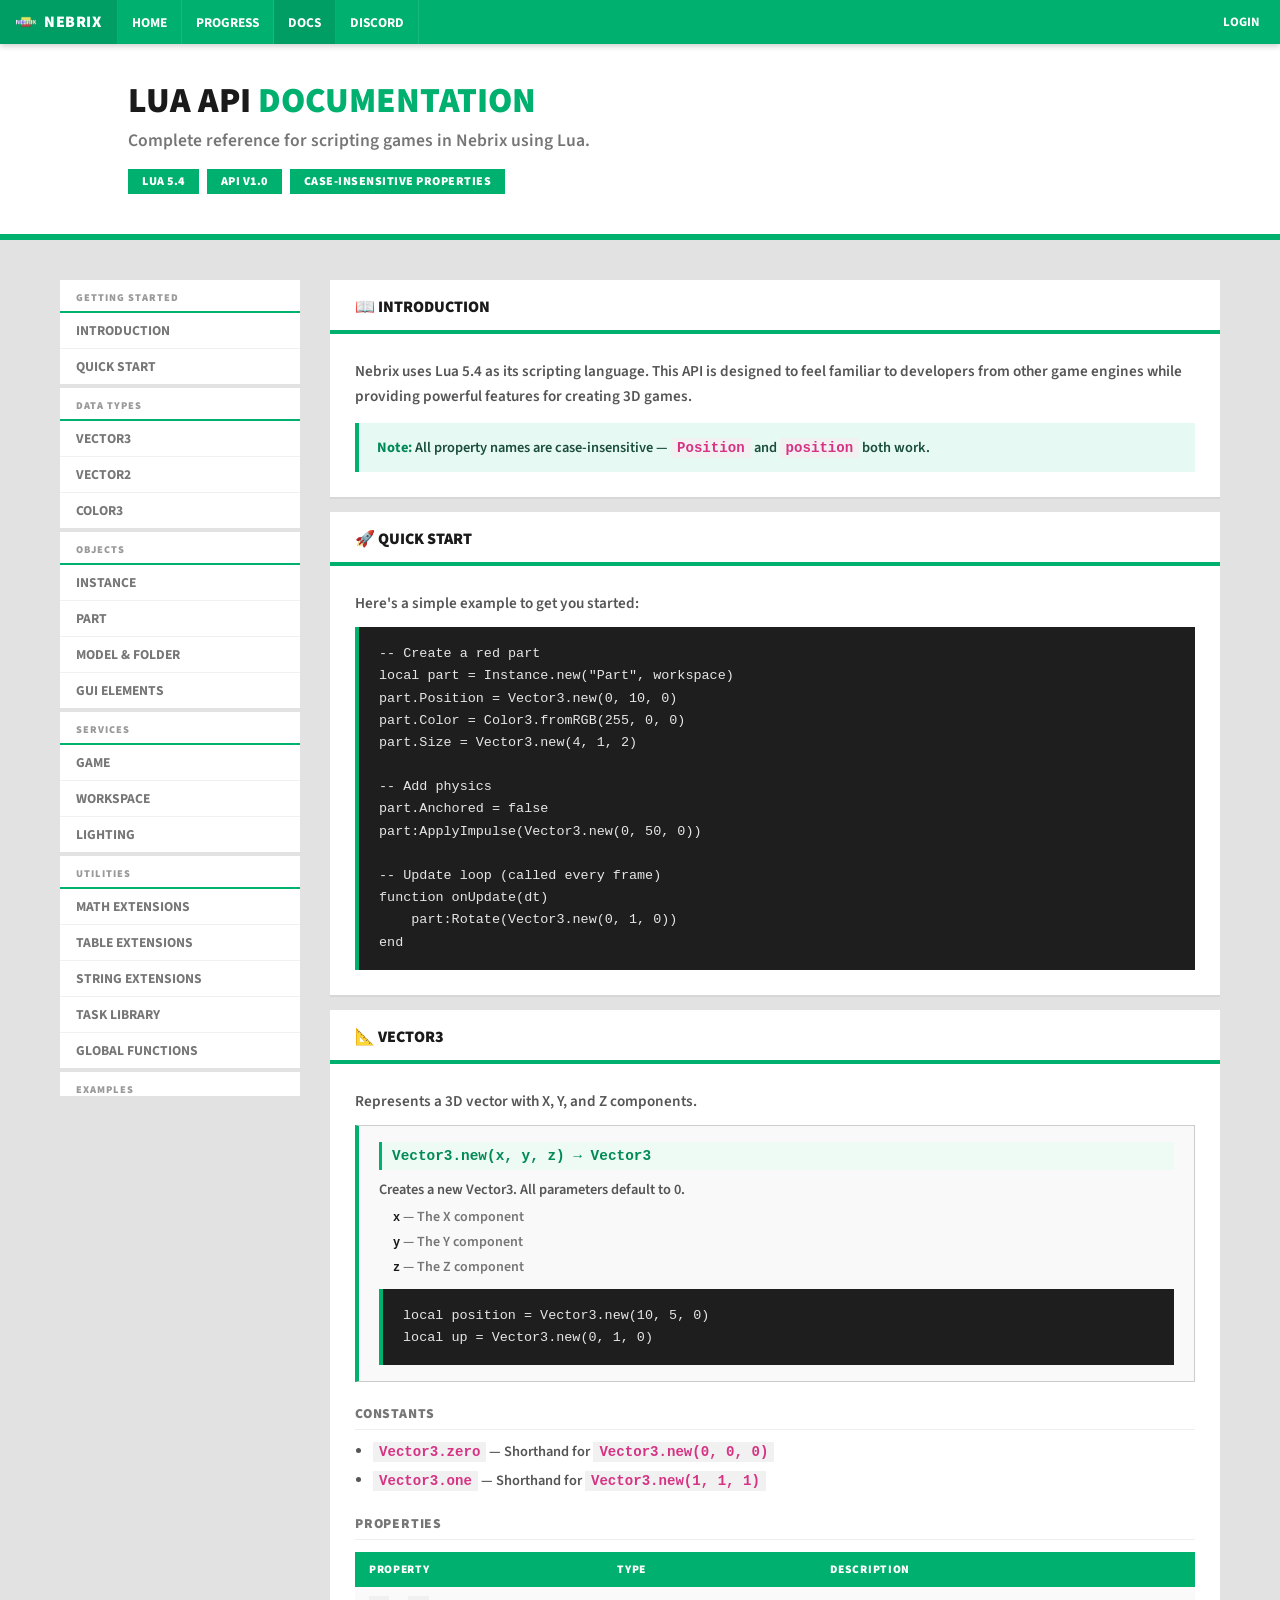
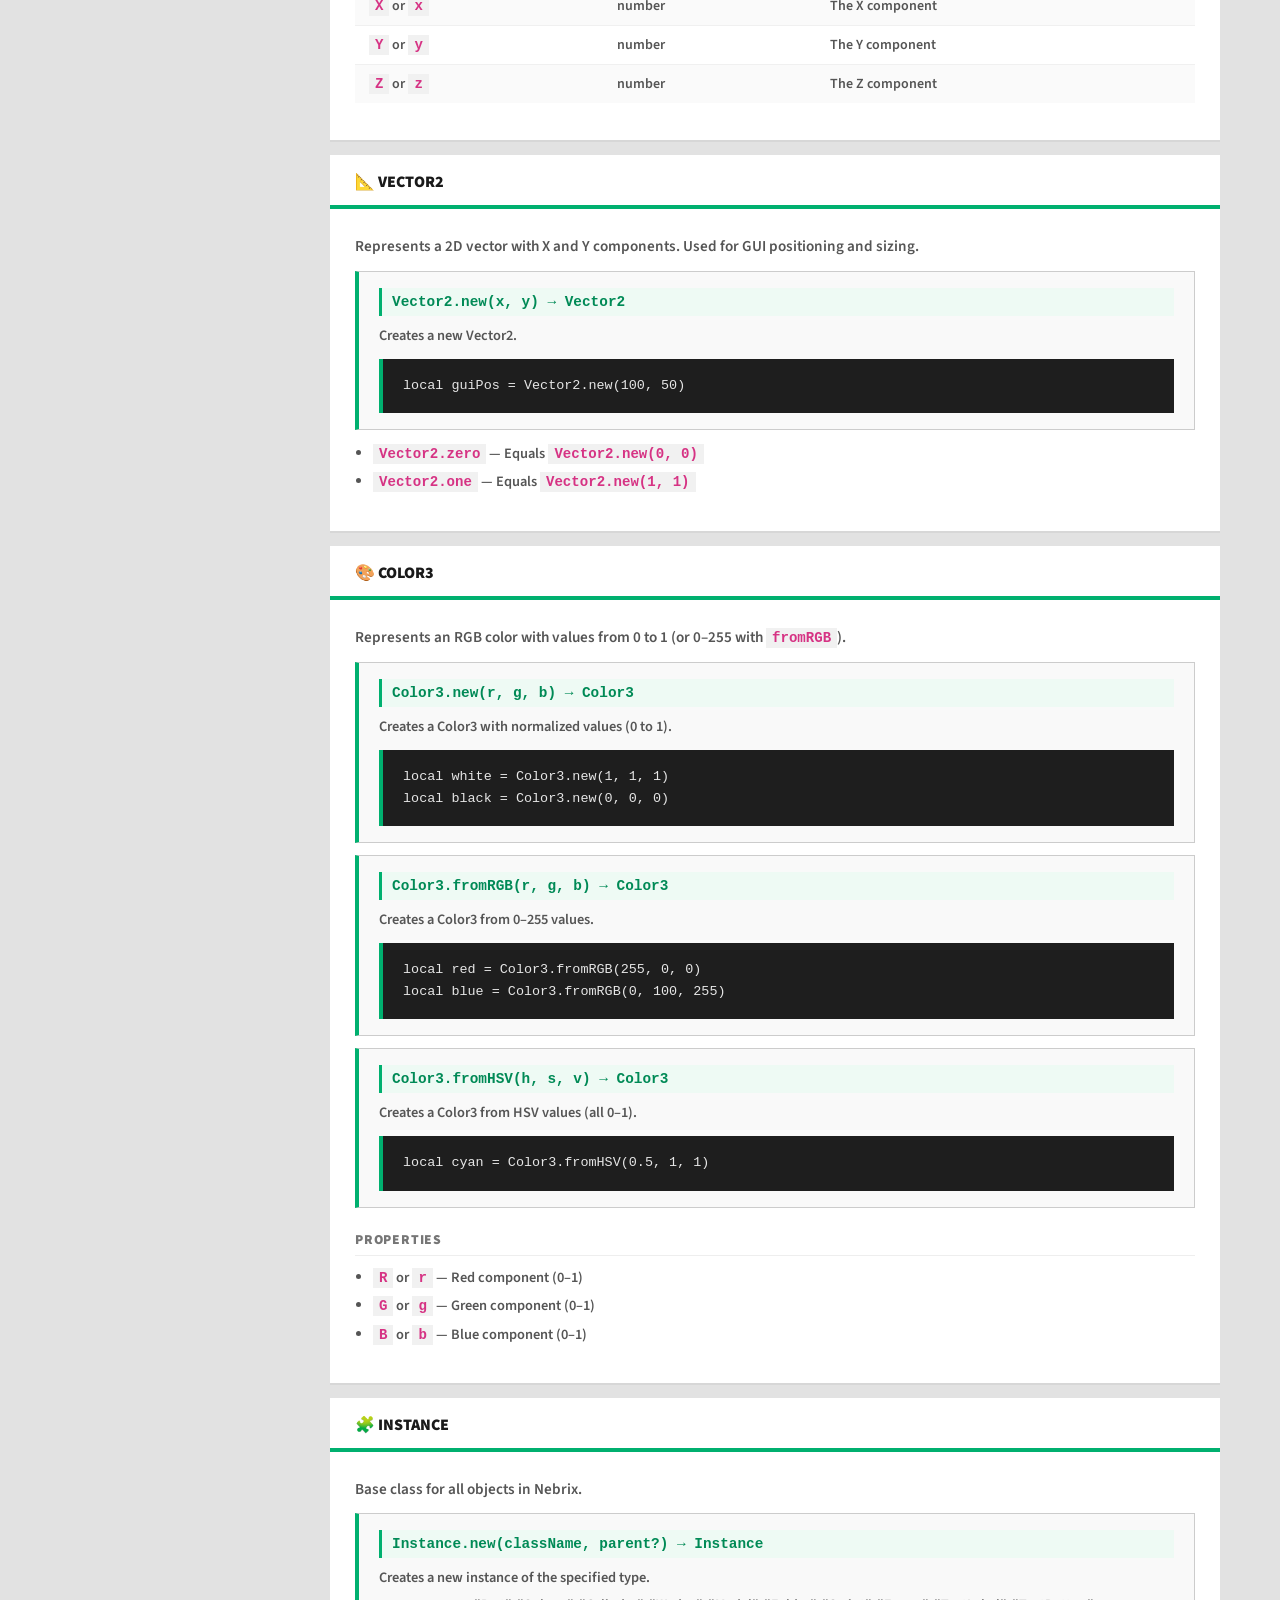
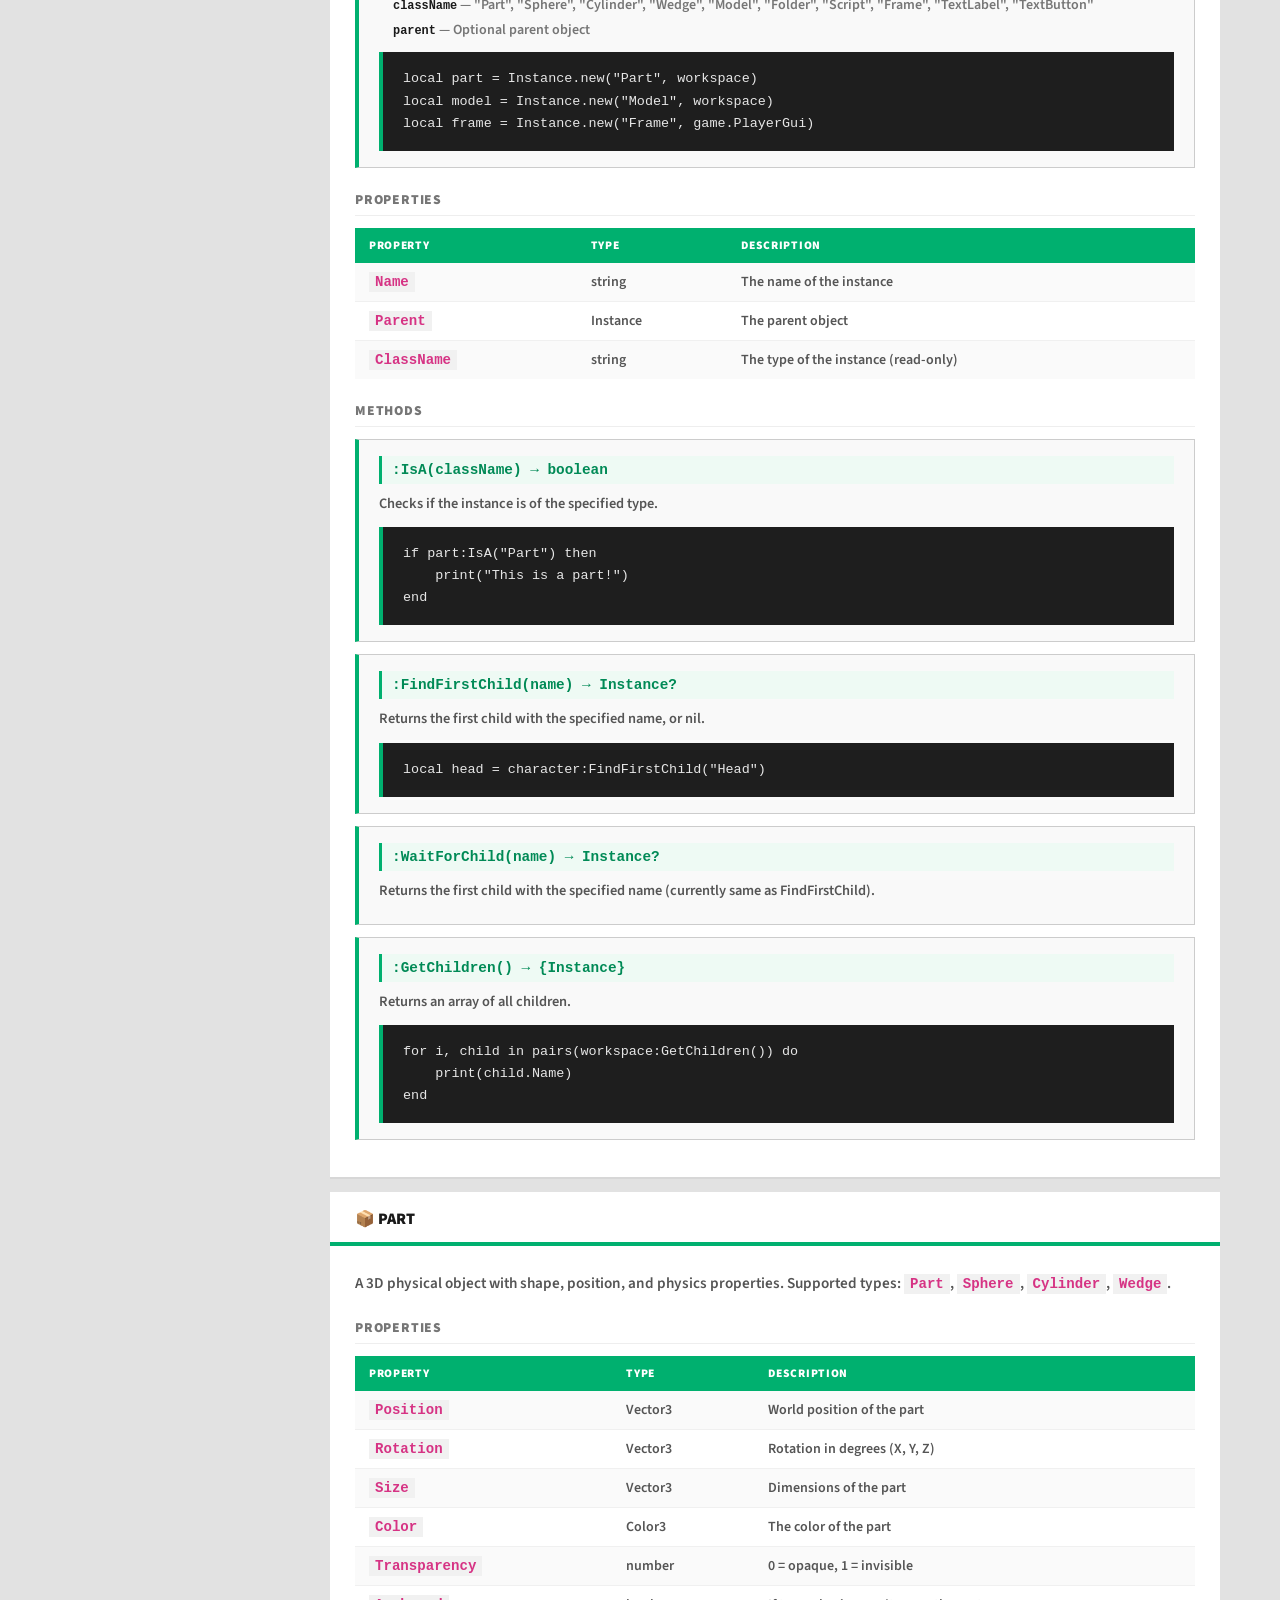
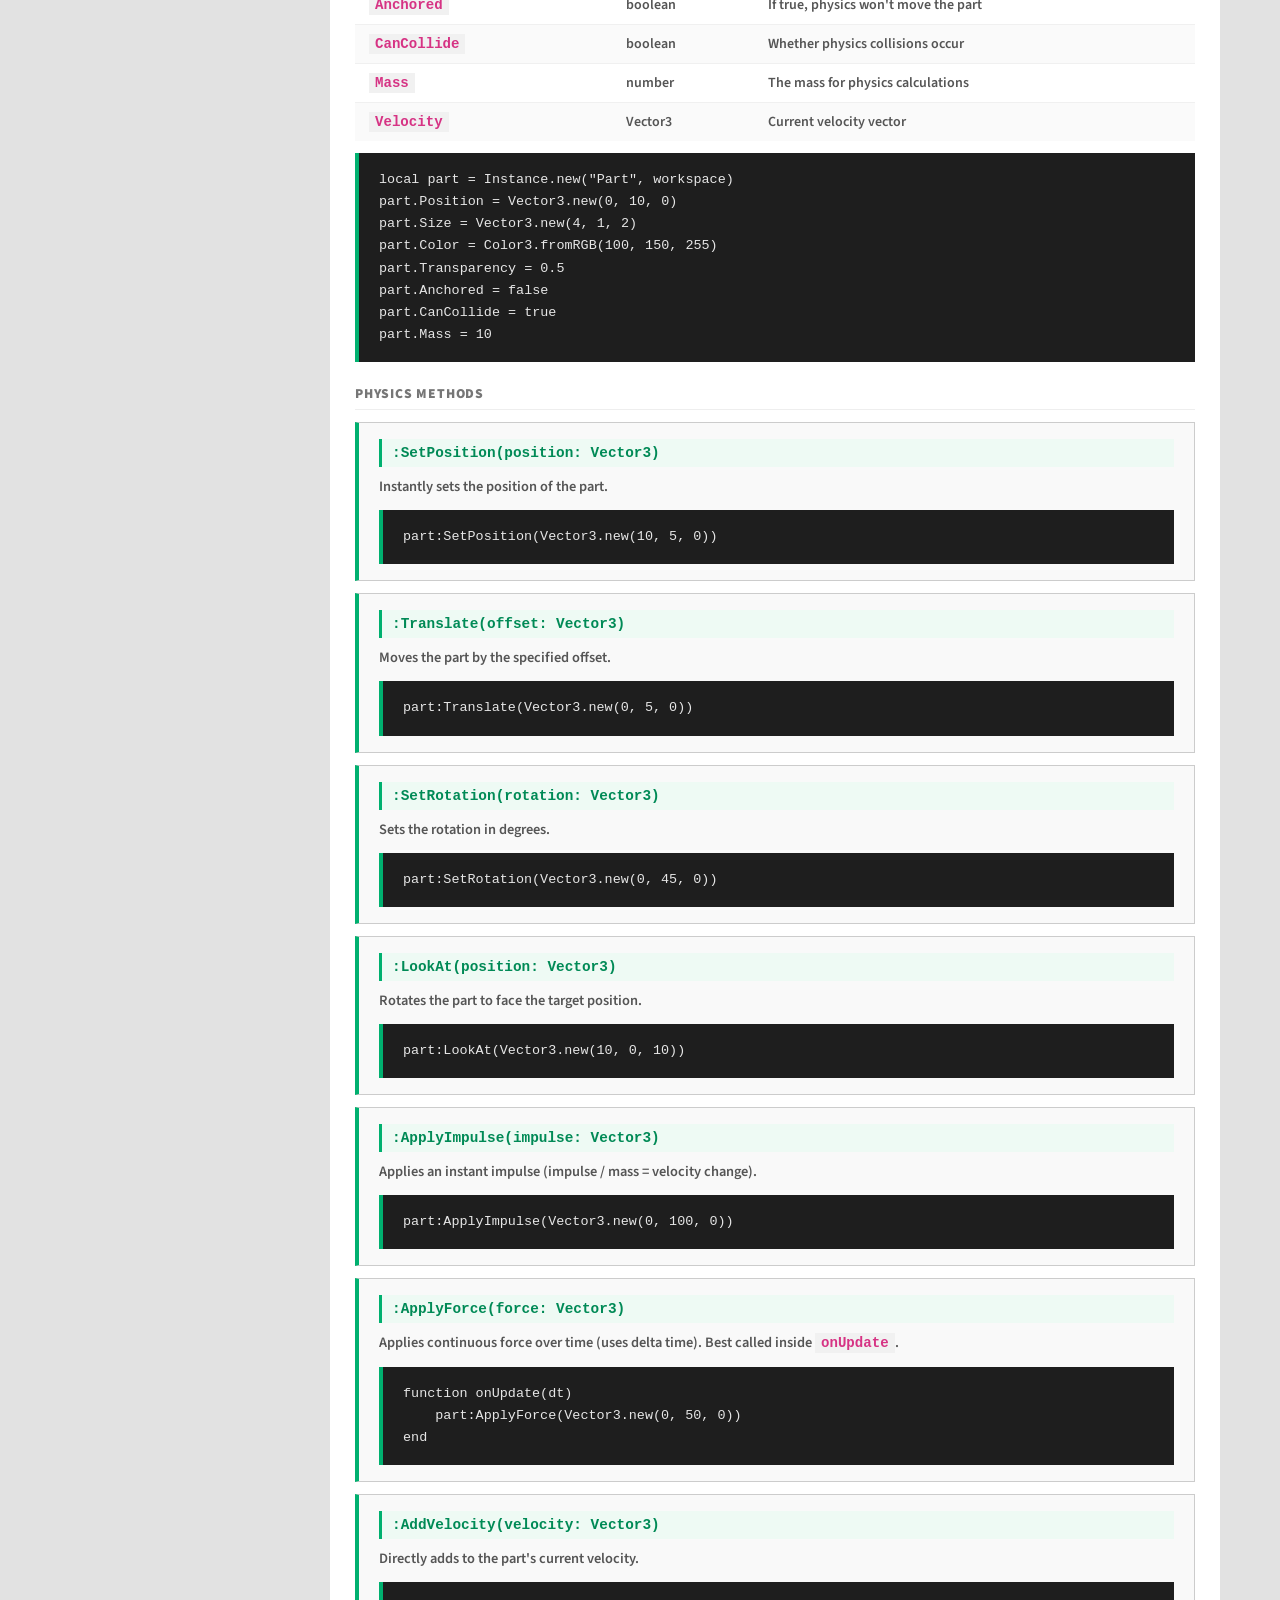
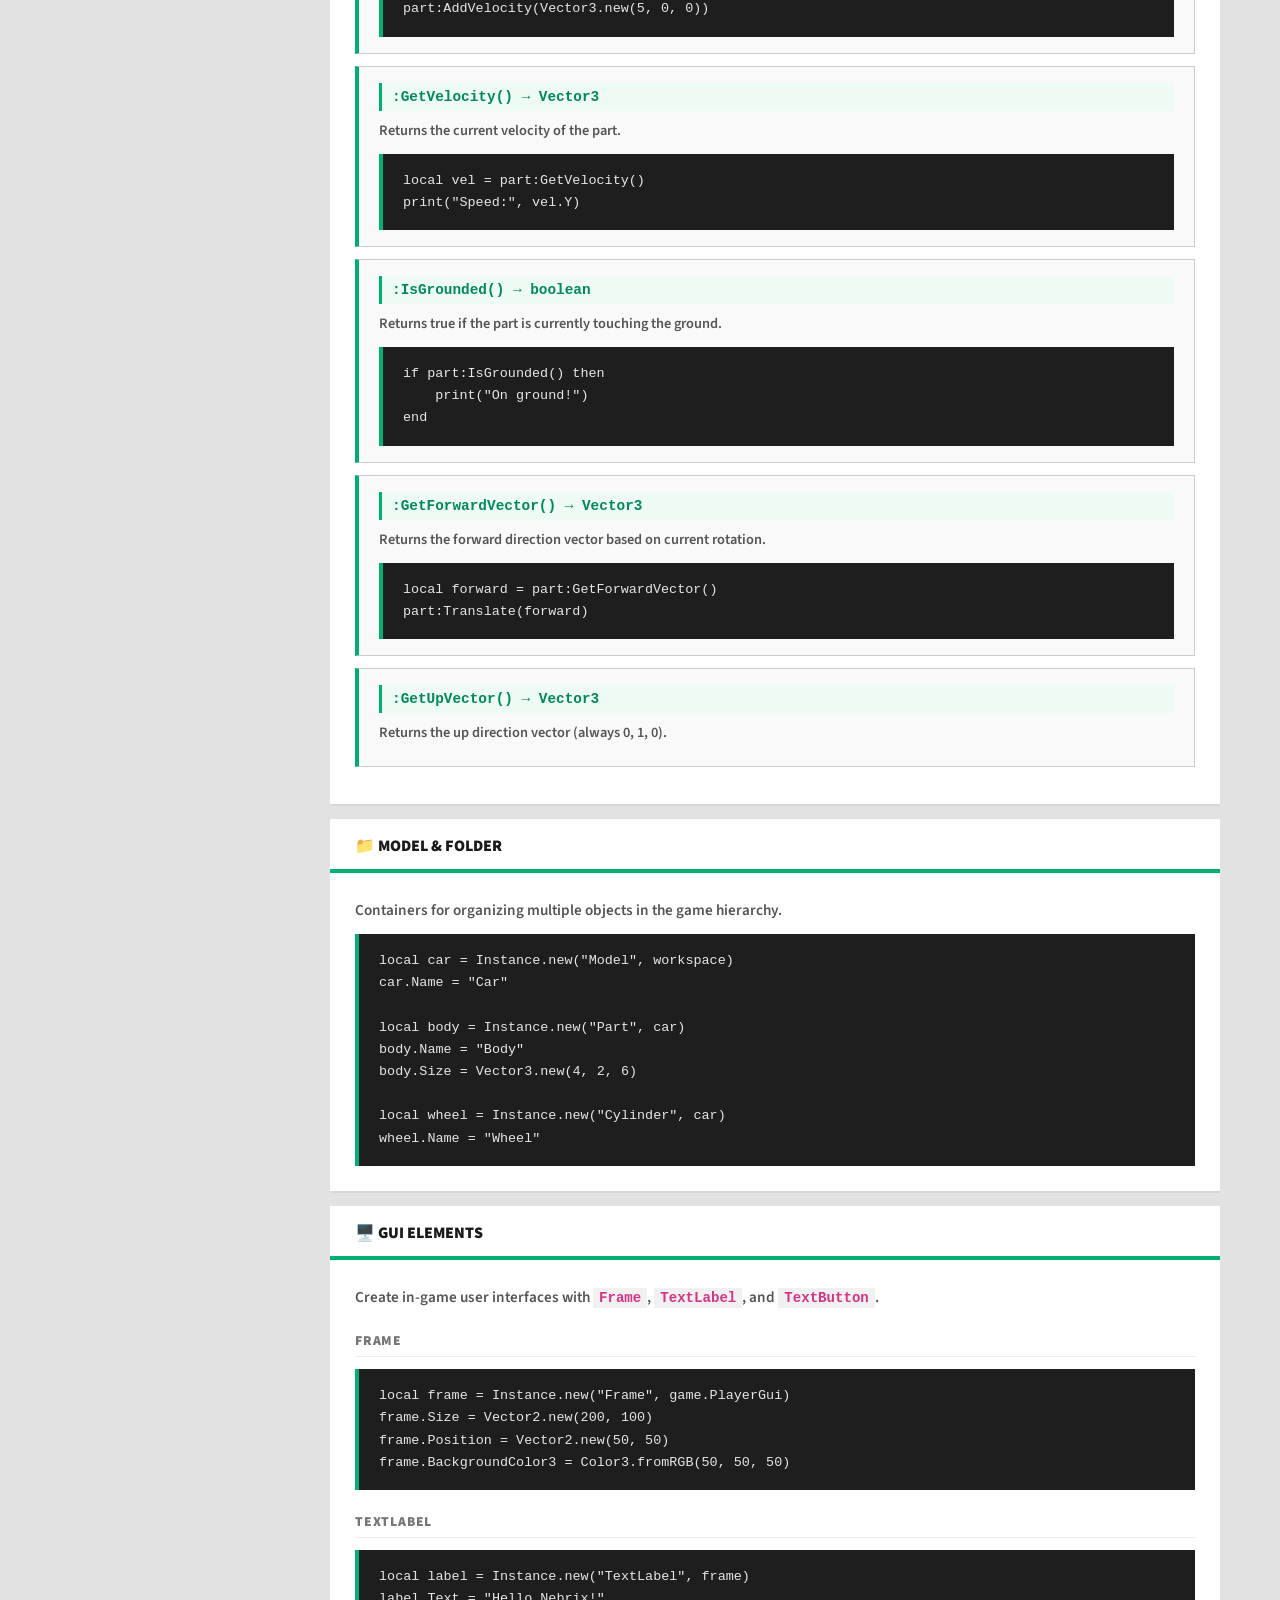
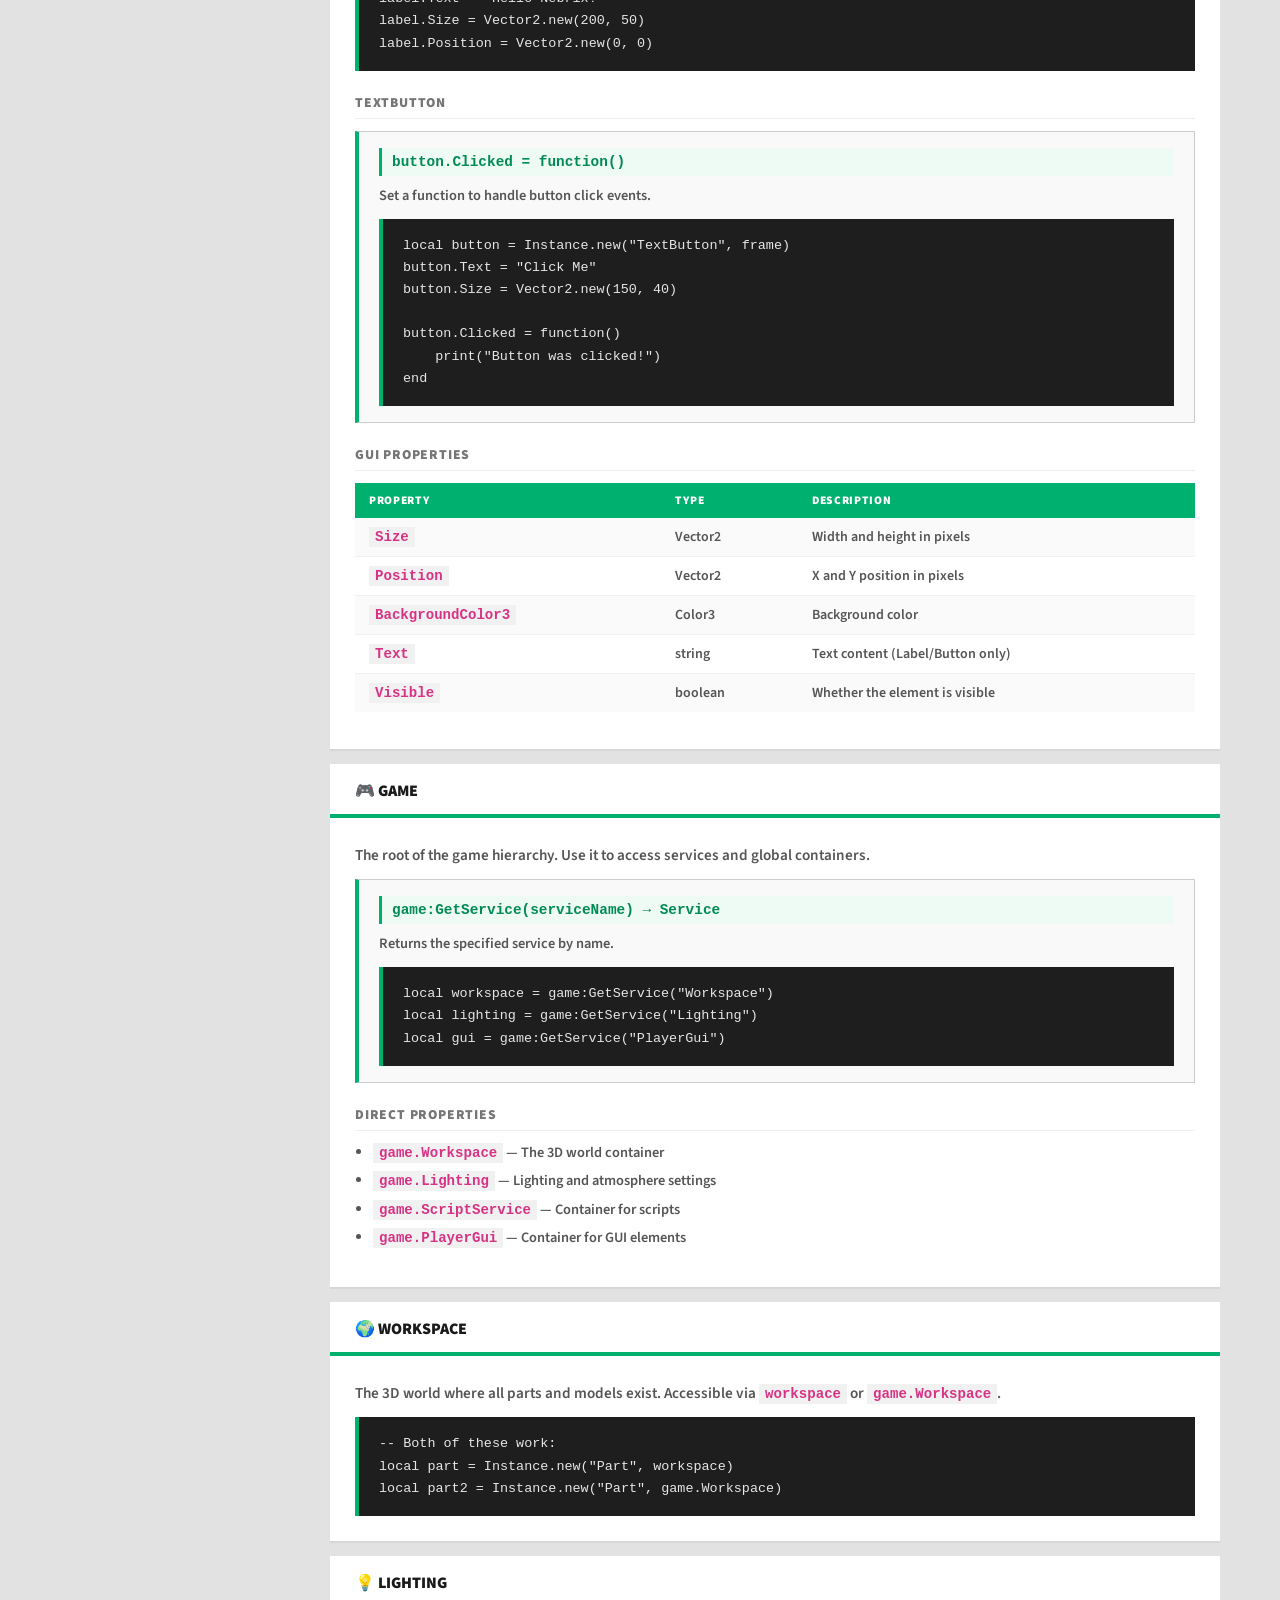
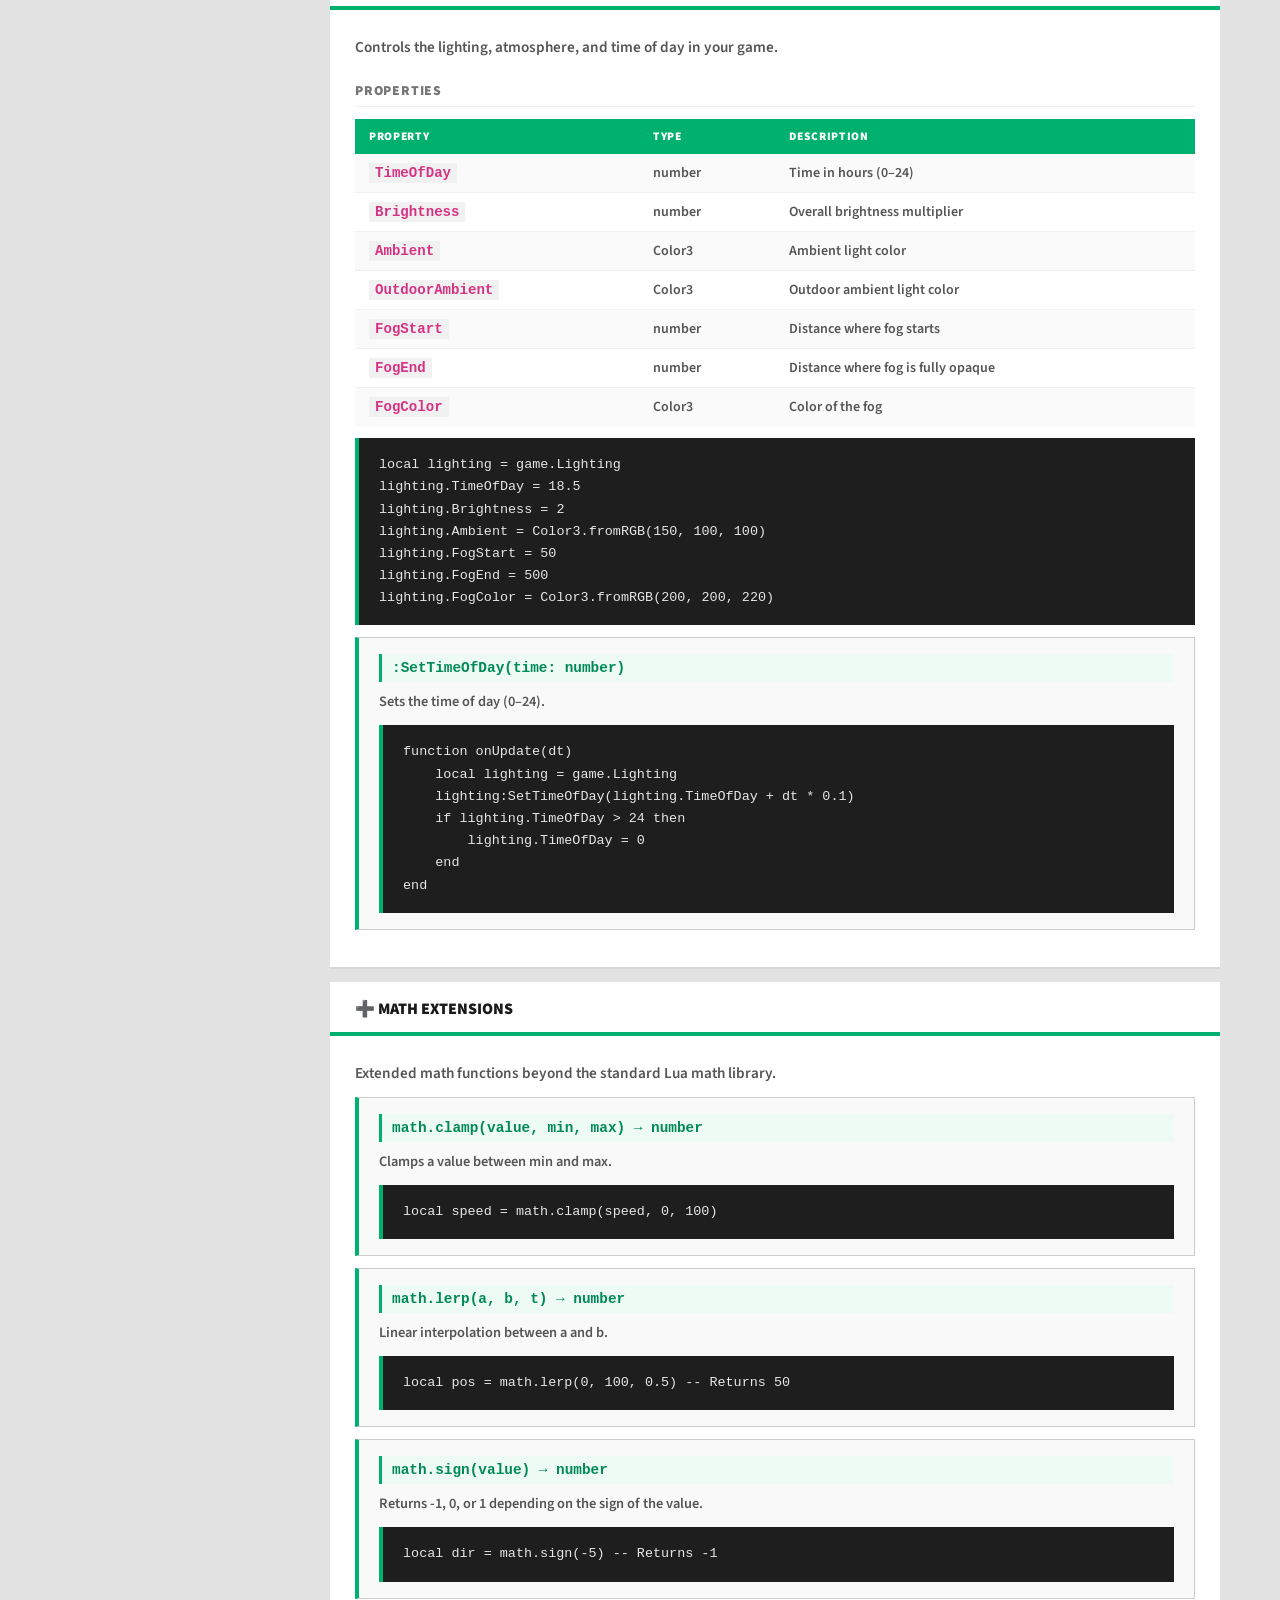
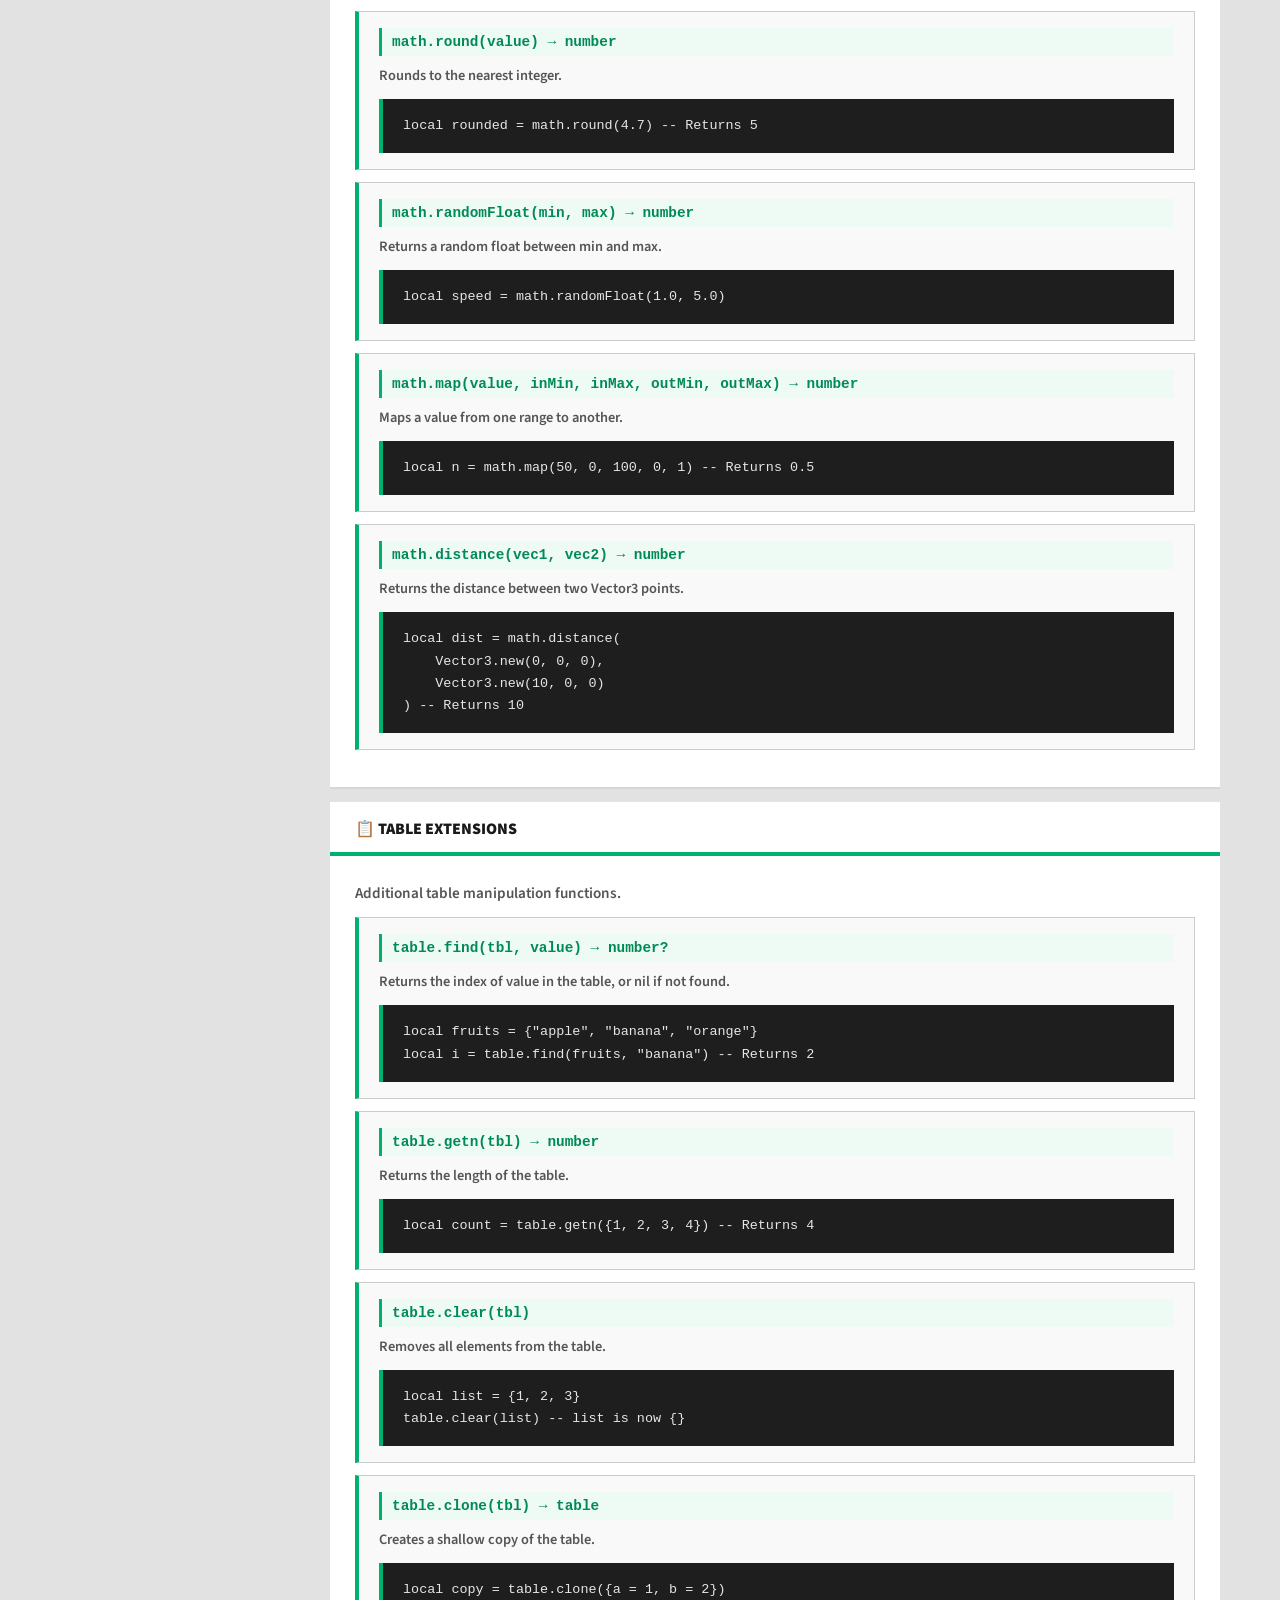
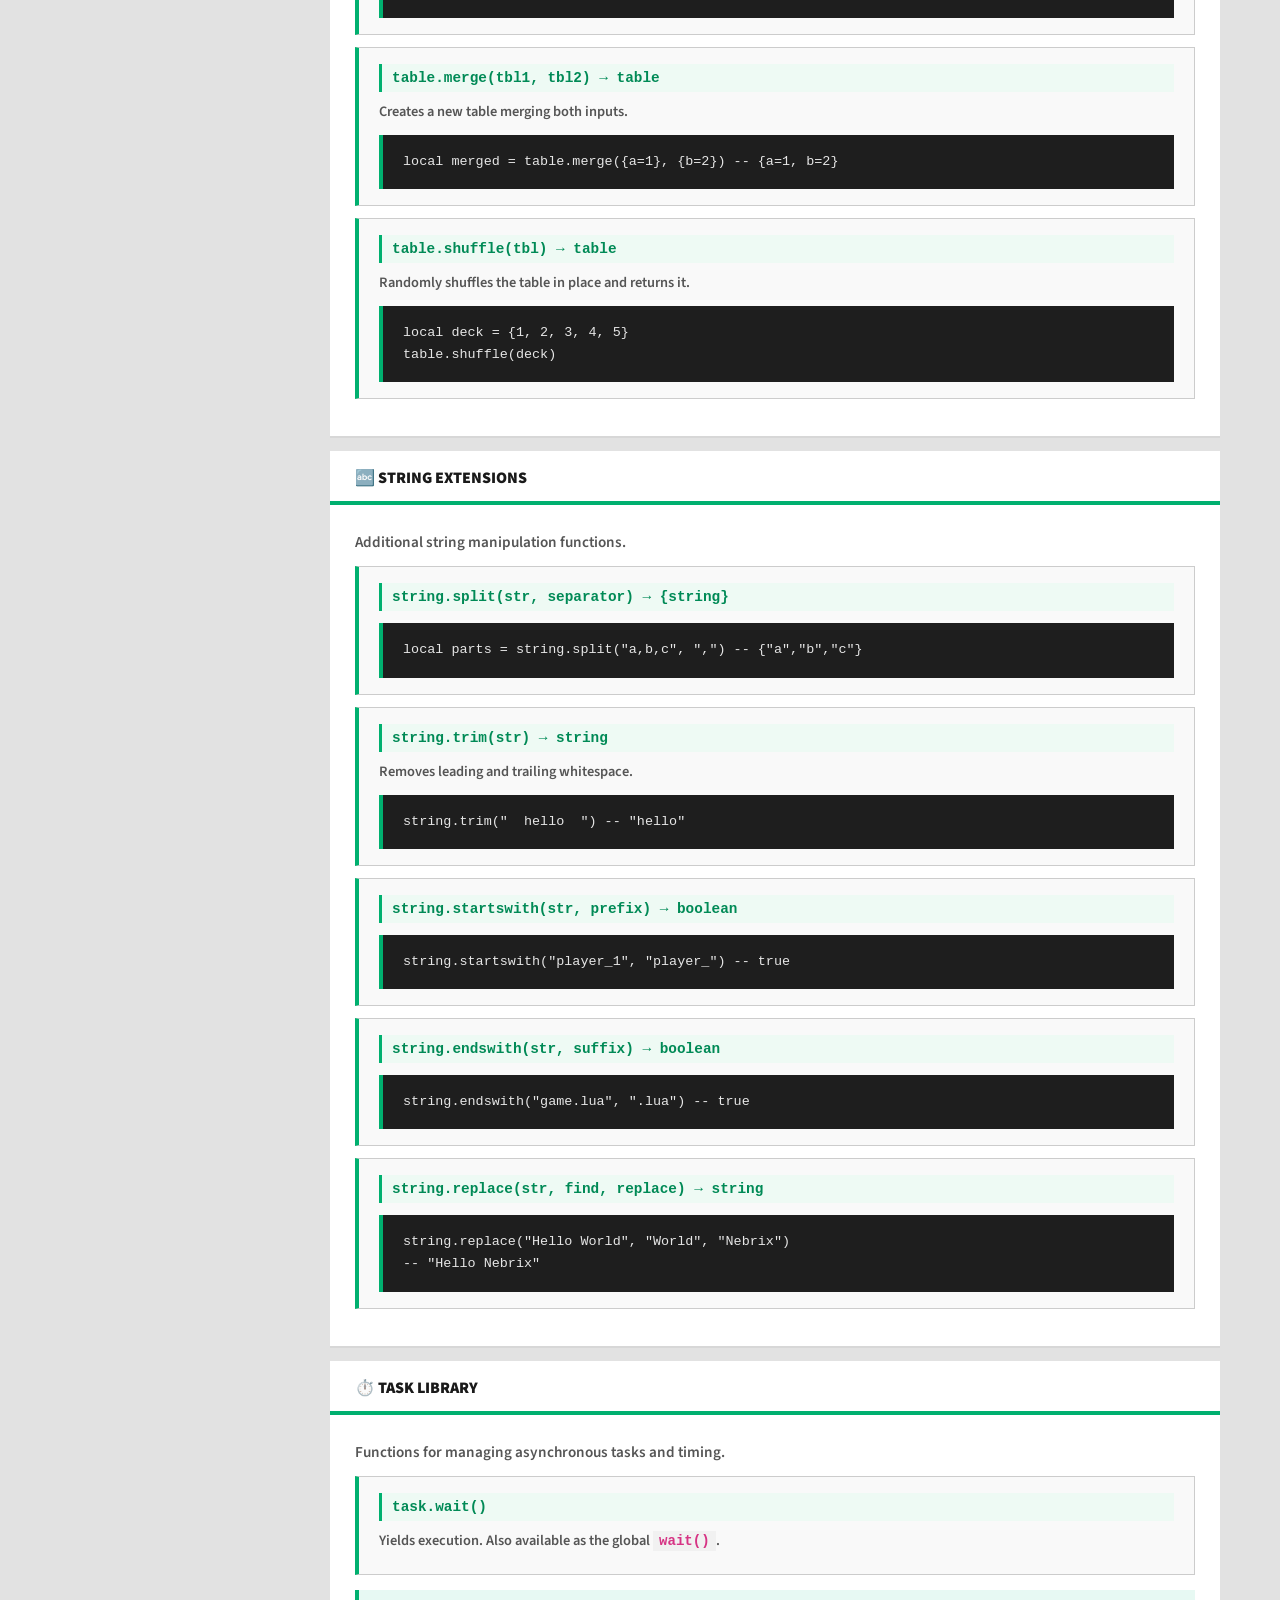
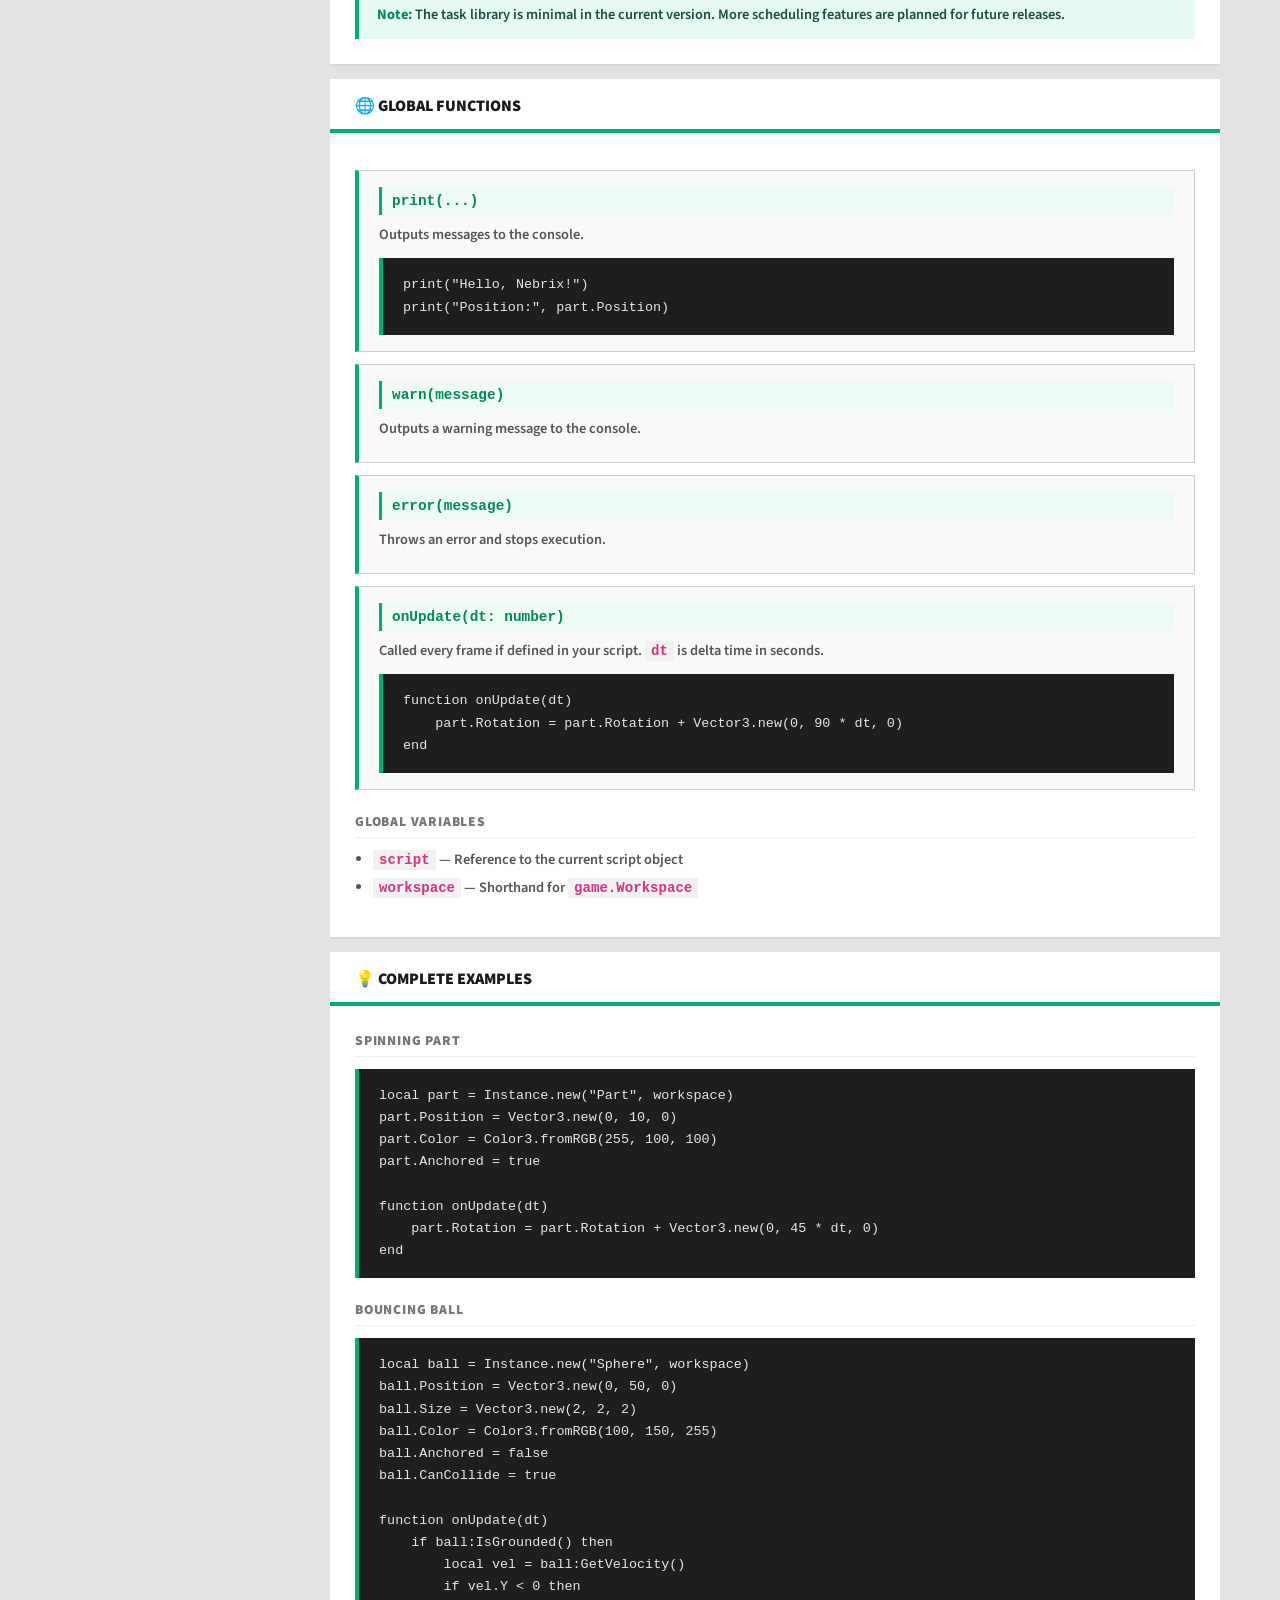
==== commit ffaee3ac: "Update print statement from 'Hello' to 'Goodbye'" ====
--- a/documentation.html
+++ b/documentation.html
@@ -3,240 +3,1111 @@
 <head>
     <meta charset="UTF-8">
     <meta name="viewport" content="width=device-width, initial-scale=1.0">
-    <title>Nebrix | Documentation</title>
-    <link rel="preconnect" href="https://fonts.googleapis.com">
-    <link rel="preconnect" href="https://fonts.gstatic.com" crossorigin>
-    <link href="https://fonts.googleapis.com/css2?family=Rubik:wght@400;500;700;800&display=swap" rel="stylesheet">
+    <link rel="icon" type="image/x-icon" href="nebrixlogo.png">
+    <title>Nebrix - Lua API Documentation</title>
+    <meta name="description" content="Complete Lua API documentation for Nebrix game engine scripting.">
+    <link href="https://fonts.googleapis.com/css2?family=Source+Sans+3:wght@400;600;700;900&display=swap" rel="stylesheet">
     <style>
-        /* ── RESET & VARIABLES ── */
-        *, *::before, *::after { 
-            box-sizing: border-box; 
-            margin: 0; 
-            padding: 0; 
-            border-radius: 0 !important; /* Forces square corners */
+        *, *::before, *::after {
+            box-sizing: border-box;
+            margin: 0;
+            padding: 0;
+            border-radius: 0 !important;
         }
 
         :root {
-            --green:       #00b06f;    
-            --green-dark:  #008a57;
-            --bg:          #e2e2e2;    
-            --bg-card:     #ffffff;    
-            --bg-sidebar:  #fdfdfd;
-            --bg-code:     #1e1e1e;    
-            --text:        #1a1a1a;    
-            --muted:       #666666;
-            --border:      #cccccc;
-            --sidebar-w:   260px;
-            --nav-h:       45px;
+            --green:      #00b06f;
+            --green-dark: #008a56;
+            --bg:         #e2e2e2;
+            --bg-panel:   #ffffff;
+            --text:       #1a1a1a;
+            --text-light: #555555;
+            --muted:      #767676;
+            --border:     #cccccc;
+            --bg-code:    #1e1e1e;
+            --sidebar-w:  240px;
+            --nav-h:      44px;
         }
 
         html { scroll-behavior: smooth; }
-        body { 
-            font-family: 'Rubik', sans-serif; 
-            background: var(--bg); 
-            color: var(--text); 
-            line-height: 1.5;
-        }
-
-        /* ── TOP NAVBAR ── */
-        nav.topnav {
-            position: fixed;
+        body {
+            font-family: 'Source Sans 3', 'Arial', sans-serif;
+            background: var(--bg);
+            color: var(--text);
+            overflow-x: hidden;
+        }
+        a { color: inherit; text-decoration: none; }
+
+        /* ── NAV ── */
+        #nebrix-nav {
+            position: sticky;
             top: 0;
-            width: 100%;
             z-index: 1000;
             display: flex;
-            align-items: center;
-            padding: 0 15px;
+            align-items: stretch;
             height: var(--nav-h);
             background: var(--green);
-            border-bottom: 2px solid var(--green-dark);
-        }
-
+            box-shadow: 0 2px 6px rgba(0,0,0,0.2);
+        }
         .logo {
-            font-weight: 800;
-            font-size: 1rem; /* Smaller logo as requested */
+            display: flex;
+            align-items: center;
+            gap: 8px;
+            font-weight: 900;
+            font-size: 1rem;
             color: #fff;
-            letter-spacing: 1px;
-            margin-right: 20px;
-        }
-
-        .nav-links { display: flex; gap: 5px; }
+            padding: 0 16px;
+            background: rgba(0,0,0,0.1);
+            border-right: 1px solid rgba(255,255,255,0.1);
+            text-transform: uppercase;
+            letter-spacing: 0.5px;
+        }
+        .logo img { width: 20px; height: 20px; }
+        .nav-links { display: flex; }
         .nav-links a {
-            padding: 0 12px;
-            height: var(--nav-h);
-            line-height: var(--nav-h);
-            font-size: 0.85rem; 
+            display: flex;
+            align-items: center;
+            padding: 0 14px;
+            font-size: 0.84rem;
+            font-weight: 700;
+            color: #fff;
+            border-right: 1px solid rgba(255,255,255,0.1);
+            text-transform: uppercase;
+            transition: background 0.2s;
+        }
+        .nav-links a:hover,
+        .nav-links a.active { background: rgba(0,0,0,0.1); }
+        .nav-right { display: flex; margin-left: auto; }
+        .btn-login {
+            background: transparent;
+            border: none;
+            color: #fff;
+            padding: 0 20px;
+            font-weight: 700;
+            text-transform: uppercase;
+            cursor: pointer;
+            font-size: 0.8rem;
+            font-family: inherit;
+            transition: background 0.2s;
+        }
+        .btn-login:hover { background: rgba(0,0,0,0.1); }
+
+        /* ── PAGE BANNER ── */
+        .page-banner {
+            background: var(--bg-panel);
+            border-bottom: 6px solid var(--green);
+            padding: 40px 10%;
+            display: flex;
+            align-items: center;
+            justify-content: space-between;
+            flex-wrap: wrap;
+            gap: 20px;
+        }
+        .page-banner h1 {
+            font-size: 2.2rem;
+            font-weight: 900;
+            color: var(--text);
+            text-transform: uppercase;
+            line-height: 1;
+        }
+        .page-banner h1 span { color: var(--green); }
+        .page-banner p {
+            color: var(--muted);
+            font-size: 1.1rem;
             font-weight: 600;
-            color: rgba(255,255,255,0.8);
-            text-decoration: none;
-        }
-        .nav-links a:hover, .nav-links a.active { 
-            background: rgba(0,0,0,0.1); 
-            color: #fff; 
-        }
-
-        .btn-login {
-            margin-left: auto;
-            background: transparent;
-            border: 1px solid #fff;
+            margin-top: 8px;
+        }
+        .banner-pills {
+            display: flex;
+            gap: 8px;
+            flex-wrap: wrap;
+            margin-top: 14px;
+        }
+        .banner-pill {
+            background: var(--green);
             color: #fff;
-            padding: 4px 18px;
-            font-weight: 700;
+            padding: 4px 14px;
             font-size: 0.75rem;
-            cursor: pointer;
+            font-weight: 900;
             text-transform: uppercase;
-        }
-        .btn-login:hover { background: rgba(255,255,255,0.1); }
+            letter-spacing: 0.5px;
+        }
 
         /* ── LAYOUT ── */
         .wrapper {
             display: flex;
-            margin-top: var(--nav-h); /* Offset for fixed header */
+            max-width: 1200px;
+            margin: 0 auto;
+            padding: 40px 20px;
+            gap: 30px;
+            align-items: flex-start;
         }
 
         /* ── SIDEBAR ── */
         .sidebar {
             width: var(--sidebar-w);
-            position: fixed;
-            top: var(--nav-h);
-            bottom: 0;
-            background: var(--bg-sidebar);
-            border-right: 1px solid var(--border);
+            flex-shrink: 0;
+            position: sticky;
+            top: calc(var(--nav-h) + 20px);
+            max-height: calc(100vh - var(--nav-h) - 40px);
             overflow-y: auto;
-            padding: 20px 0;
-        }
-
+        }
+        .sidebar-section { background: var(--bg-panel); margin-bottom: 4px; }
         .sidebar-label {
-            font-size: 0.65rem; 
-            font-weight: 800;
-            text-transform: uppercase; 
+            font-size: 0.65rem;
+            font-weight: 900;
+            text-transform: uppercase;
             color: #999;
-            padding: 10px 20px;
+            padding: 10px 16px 6px;
             letter-spacing: 1px;
-        }
-
+            border-bottom: 2px solid var(--green);
+            display: block;
+        }
         .sidebar a {
-            display: block; 
-            padding: 8px 20px;
-            color: var(--muted); 
-            font-size: 0.9rem; 
-            font-weight: 500;
-            text-decoration: none;
-        }
-        .sidebar a:hover { color: var(--green); background: #f0f0f0; }
-        .sidebar a.active { 
-            color: #fff; 
-            background: var(--green); 
-            border-bottom: 2px solid var(--green-dark);
-        }
+            display: block;
+            padding: 8px 16px;
+            color: var(--muted);
+            font-size: 0.85rem;
+            font-weight: 700;
+            text-transform: uppercase;
+            border-bottom: 1px solid #f0f0f0;
+            transition: 0.15s;
+        }
+        .sidebar a:last-child { border-bottom: none; }
+        .sidebar a:hover { color: var(--green); background: #f5f5f5; }
+        .sidebar a.active { color: #fff; background: var(--green); }
 
         /* ── MAIN CONTENT ── */
-        .content {
-            margin-left: var(--sidebar-w); /* Pushes content to the right */
-            flex: 1;
-            padding: 40px 60px;
-            min-height: 100vh;
-        }
-
+        .content { flex: 1; min-width: 0; }
+
+        /* ── SECTION CARDS ── */
         .doc-section {
-            background: #fff;
+            background: var(--bg-panel);
+            margin-bottom: 15px;
+            box-shadow: 0 2px 0 rgba(0,0,0,0.05);
+        }
+        .section-header {
+            display: flex;
+            align-items: center;
+            justify-content: space-between;
+            padding: 16px 25px 12px;
+            border-bottom: 4px solid var(--green);
+        }
+        .section-title {
+            font-size: 1rem;
+            font-weight: 900;
+            text-transform: uppercase;
+            color: var(--text);
+        }
+        .section-body { padding: 25px; }
+
+        h3 {
+            font-size: 0.85rem;
+            font-weight: 900;
+            text-transform: uppercase;
+            color: var(--muted);
+            letter-spacing: 0.8px;
+            margin: 22px 0 10px;
+            padding-bottom: 6px;
+            border-bottom: 1px solid #eee;
+        }
+        h3:first-child { margin-top: 0; }
+
+        p {
+            color: var(--text-light);
+            font-size: 0.95rem;
+            font-weight: 600;
+            line-height: 1.6;
+            margin-bottom: 12px;
+        }
+        p:last-child { margin-bottom: 0; }
+
+        /* ── API METHOD CARD ── */
+        .api-method {
+            background: #f9f9f9;
             border: 1px solid var(--border);
-            padding: 30px;
-            margin-bottom: 30px;
-        }
-
-        h1 { font-size: 2rem; margin-bottom: 10px; }
-        h2 { 
-            font-size: 1.4rem; 
-            color: var(--green); 
-            margin-bottom: 15px; 
-            border-bottom: 1px solid #eee; 
-            padding-bottom: 5px;
-        }
-
-        p { margin-bottom: 15px; color: #444; }
-
-        /* ── CODE STYLING ── */
+            border-left: 4px solid var(--green);
+            padding: 16px 20px;
+            margin: 12px 0;
+        }
+        .method-sig {
+            font-family: 'Courier New', monospace;
+            font-size: 0.9rem;
+            font-weight: 700;
+            color: var(--green-dark);
+            margin-bottom: 8px;
+            background: #eefaf4;
+            padding: 6px 10px;
+            border-left: 3px solid var(--green);
+        }
+        .api-method p { margin-bottom: 6px; font-size: 0.9rem; }
+        .param {
+            margin: 5px 0 5px 14px;
+            font-size: 0.875rem;
+            color: var(--muted);
+            font-weight: 600;
+        }
+        .param strong {
+            color: var(--text);
+            font-family: 'Courier New', monospace;
+            font-size: 0.85em;
+        }
+
+        /* ── CODE ── */
         code {
             background: #f1f1f1;
-            color: #d63384; /* Roblox DevHub Pink */
+            color: #d63384;
             padding: 2px 6px;
-            font-family: monospace;
-            font-size: 0.9rem;
-        }
-
+            font-family: 'Courier New', monospace;
+            font-size: 0.88rem;
+        }
         pre {
             background: var(--bg-code);
             color: #e6e6e6;
-            padding: 15px;
-            margin: 15px 0;
+            padding: 16px 20px;
+            margin: 12px 0 0;
             overflow-x: auto;
-            font-size: 0.85rem;
+            font-size: 0.84rem;
             border-left: 4px solid var(--green);
-        }
-
+            font-family: 'Courier New', monospace;
+            line-height: 1.65;
+        }
+        pre:last-child { margin-bottom: 0; }
+        pre code {
+            background: none;
+            color: #e6e6e6;
+            padding: 0;
+            font-size: inherit;
+        }
+
+        /* ── NOTE ── */
         .note {
             background: #e7f9f3;
             border-left: 4px solid var(--green);
-            padding: 15px;
+            padding: 14px 18px;
             color: #1a4d3c;
-            margin: 20px 0;
             font-size: 0.9rem;
+            font-weight: 600;
+            margin: 15px 0 0;
+        }
+        .note strong { color: var(--green-dark); }
+
+        /* ── TABLE ── */
+        table {
+            width: 100%;
+            border-collapse: collapse;
+            margin: 12px 0;
+            font-size: 0.875rem;
+        }
+        th {
+            background: var(--green);
+            color: #fff;
+            font-weight: 900;
+            font-size: 0.72rem;
+            text-transform: uppercase;
+            letter-spacing: 0.06em;
+            padding: 9px 14px;
+            text-align: left;
+        }
+        td {
+            padding: 9px 14px;
+            color: var(--text-light);
+            font-weight: 600;
+            border-bottom: 1px solid #f0f0f0;
+        }
+        tr:last-child td { border-bottom: none; }
+        tr:nth-child(even) td { background: #fafafa; }
+        td code { color: #d63384; }
+
+        /* ── LISTS ── */
+        ul {
+            margin: 10px 0 12px 18px;
+            display: flex;
+            flex-direction: column;
+            gap: 5px;
+        }
+        li {
+            font-size: 0.9rem;
+            color: var(--text-light);
+            font-weight: 600;
+            line-height: 1.6;
+        }
+
+        /* ── FOOTER ── */
+        footer {
+            background: #1a1a1a;
+            padding: 30px 10%;
+            border-top: 4px solid var(--green);
+            display: flex;
+            justify-content: space-between;
+            align-items: center;
+            color: white;
+        }
+        .footer-left {
+            font-weight: 900;
+            color: #fff;
+            text-transform: uppercase;
+        }
+        .footer-copy {
+            font-size: 0.8rem;
+            color: #666;
+            text-transform: uppercase;
+            font-weight: 700;
+        }
+
+        /* ── MOBILE SIDEBAR TOGGLE ── */
+        .menu-toggle-btn {
+            display: none;
+            position: fixed;
+            bottom: 24px;
+            left: 24px;
+            z-index: 199;
+            background: var(--green);
+            color: white;
+            border: none;
+            cursor: pointer;
+            padding: 10px 16px;
+            font-size: 1.1rem;
+            font-family: inherit;
+            font-weight: 900;
+            box-shadow: 0 4px 14px rgba(0,0,0,0.2);
+        }
+
+        @media (max-width: 900px) {
+            .sidebar {
+                position: fixed;
+                left: -260px;
+                top: var(--nav-h);
+                height: calc(100vh - var(--nav-h));
+                z-index: 150;
+                max-height: none;
+                transition: left 0.3s ease;
+                box-shadow: 4px 0 20px rgba(0,0,0,0.15);
+                overflow-y: auto;
+                background: var(--bg-panel);
+            }
+            .sidebar.open { left: 0; }
+            .menu-toggle-btn { display: block; }
+            .wrapper { padding: 20px 14px 80px; }
         }
     </style>
 </head>
 <body>
 
-    <nav class="topnav">
-        <div class="logo">NEBRIX</div>
-        <div class="nav-links">
-            <a href="home.html">Home</a>
-            <a href="documentation.html" class="active">Docs</a>
-        </div>
-        <button class="btn-login">Log In</button>
-    </nav>
-
-    <div class="wrapper">
-        <aside class="sidebar">
-            <div class="sidebar-label">Introduction</div>
-            <a href="#getting-started" class="active">Getting Started</a>
-            <a href="#installation">Installation</a>
-            
-            <div class="sidebar-label">Engine API</div>
+<nav id="nebrix-nav">
+    <div class="logo">
+        <img src="nebrixlogo.png" alt="">
+        Nebrix
+    </div>
+    <div class="nav-links">
+        <a href="home.html">Home</a>
+        <a href="progress.html">Progress</a>
+        <a href="documentation.html" class="active">Docs</a>
+        <a href="https://discord.com/invite/XTa4GwaJFY" target="_blank">Discord</a>
+    </div>
+    <div class="nav-right">
+        <button class="btn-login">Login</button>
+    </div>
+</nav>
+
+<div class="page-banner">
+    <div>
+        <h1>Lua API <span>Documentation</span></h1>
+        <p>Complete reference for scripting games in Nebrix using Lua.</p>
+        <div class="banner-pills">
+            <span class="banner-pill">Lua 5.4</span>
+            <span class="banner-pill">API v1.0</span>
+            <span class="banner-pill">Case-insensitive properties</span>
+        </div>
+    </div>
+</div>
+
+<div class="wrapper">
+
+    <!-- SIDEBAR -->
+    <aside class="sidebar" id="sidebar">
+        <div class="sidebar-section">
+            <span class="sidebar-label">Getting Started</span>
+            <a href="#intro">Introduction</a>
+            <a href="#quickstart">Quick Start</a>
+        </div>
+        <div class="sidebar-section">
+            <span class="sidebar-label">Data Types</span>
             <a href="#vector3">Vector3</a>
+            <a href="#vector2">Vector2</a>
+            <a href="#color3">Color3</a>
+        </div>
+        <div class="sidebar-section">
+            <span class="sidebar-label">Objects</span>
             <a href="#instance">Instance</a>
-            <a href="#physics">PhysicsService</a>
-        </aside>
-
-        <main class="content">
-            <div class="doc-section" id="getting-started">
-                <h1>Documentation</h1>
-                <p>Welcome to the official <strong>Nebrix V0.25</strong> technical manual. This guide covers the engine architecture, API references, and server-side implementation details.</p>
-                <div class="note">
-                    <strong>Note:</strong> Nebrix V0.25 features a complete interface overhaul. Ensure your scripts are compatible with the new <code>Slint UI</code> integration.
-                </div>
-            </div>
-
-            <div class="doc-section" id="vector3">
-                <h2>Vector3</h2>
-                <p>The <code>Vector3</code> class is used for 3D coordinates and direction vectors. All physics calculations in Nebrix utilize this type.</p>
-                <pre>
--- Example: Creating a new position
-local PART_POS = Vector3.new(15, 0, 0)
-print(PART_POS.X) -- Outputs 15
-                </pre>
-            </div>
-
-            <div class="doc-section" id="physics">
-                <h2>PhysicsService</h2>
-                <p>Handles the global simulation properties, including gravity and N-body calculations.</p>
-                <pre>
--- Set global gravity
-PhysicsService.Gravity = Vector3.new(0, -196.2, 0)
-                </pre>
-            </div>
-        </main>
-    </div>
+            <a href="#part">Part</a>
+            <a href="#model">Model &amp; Folder</a>
+            <a href="#gui">GUI Elements</a>
+        </div>
+        <div class="sidebar-section">
+            <span class="sidebar-label">Services</span>
+            <a href="#game">game</a>
+            <a href="#workspace">Workspace</a>
+            <a href="#lighting">Lighting</a>
+        </div>
+        <div class="sidebar-section">
+            <span class="sidebar-label">Utilities</span>
+            <a href="#math">Math Extensions</a>
+            <a href="#table">Table Extensions</a>
+            <a href="#string">String Extensions</a>
+            <a href="#task">Task Library</a>
+            <a href="#globals">Global Functions</a>
+        </div>
+        <div class="sidebar-section">
+            <span class="sidebar-label">Examples</span>
+            <a href="#examples">Complete Examples</a>
+        </div>
+    </aside>
+
+    <!-- MAIN CONTENT -->
+    <main class="content">
+
+        <!-- INTRODUCTION -->
+        <div class="doc-section" id="intro">
+            <div class="section-header"><span class="section-title">📖 Introduction</span></div>
+            <div class="section-body">
+                <p>Nebrix uses Lua 5.4 as its scripting language. This API is designed to feel familiar to developers from other game engines while providing powerful features for creating 3D games.</p>
+                <div class="note"><strong>Note:</strong> All property names are case-insensitive — <code>Position</code> and <code>position</code> both work.</div>
+            </div>
+        </div>
+
+        <!-- QUICK START -->
+        <div class="doc-section" id="quickstart">
+            <div class="section-header"><span class="section-title">🚀 Quick Start</span></div>
+            <div class="section-body">
+                <p>Here's a simple example to get you started:</p>
+<pre><code>-- Create a red part
+local part = Instance.new("Part", workspace)
+part.Position = Vector3.new(0, 10, 0)
+part.Color = Color3.fromRGB(255, 0, 0)
+part.Size = Vector3.new(4, 1, 2)
+
+-- Add physics
+part.Anchored = false
+part:ApplyImpulse(Vector3.new(0, 50, 0))
+
+-- Update loop (called every frame)
+function onUpdate(dt)
+    part:Rotate(Vector3.new(0, 1, 0))
+end</code></pre>
+            </div>
+        </div>
+
+        <!-- VECTOR3 -->
+        <div class="doc-section" id="vector3">
+            <div class="section-header"><span class="section-title">📐 Vector3</span></div>
+            <div class="section-body">
+                <p>Represents a 3D vector with X, Y, and Z components.</p>
+                <div class="api-method">
+                    <div class="method-sig">Vector3.new(x, y, z) → Vector3</div>
+                    <p>Creates a new Vector3. All parameters default to 0.</p>
+                    <div class="param"><strong>x</strong> — The X component</div>
+                    <div class="param"><strong>y</strong> — The Y component</div>
+                    <div class="param"><strong>z</strong> — The Z component</div>
+<pre><code>local position = Vector3.new(10, 5, 0)
+local up = Vector3.new(0, 1, 0)</code></pre>
+                </div>
+                <h3>Constants</h3>
+                <ul>
+                    <li><code>Vector3.zero</code> — Shorthand for <code>Vector3.new(0, 0, 0)</code></li>
+                    <li><code>Vector3.one</code> — Shorthand for <code>Vector3.new(1, 1, 1)</code></li>
+                </ul>
+                <h3>Properties</h3>
+                <table>
+                    <tr><th>Property</th><th>Type</th><th>Description</th></tr>
+                    <tr><td><code>X</code> or <code>x</code></td><td>number</td><td>The X component</td></tr>
+                    <tr><td><code>Y</code> or <code>y</code></td><td>number</td><td>The Y component</td></tr>
+                    <tr><td><code>Z</code> or <code>z</code></td><td>number</td><td>The Z component</td></tr>
+                </table>
+            </div>
+        </div>
+
+        <!-- VECTOR2 -->
+        <div class="doc-section" id="vector2">
+            <div class="section-header"><span class="section-title">📐 Vector2</span></div>
+            <div class="section-body">
+                <p>Represents a 2D vector with X and Y components. Used for GUI positioning and sizing.</p>
+                <div class="api-method">
+                    <div class="method-sig">Vector2.new(x, y) → Vector2</div>
+                    <p>Creates a new Vector2.</p>
+<pre><code>local guiPos = Vector2.new(100, 50)</code></pre>
+                </div>
+                <ul>
+                    <li><code>Vector2.zero</code> — Equals <code>Vector2.new(0, 0)</code></li>
+                    <li><code>Vector2.one</code> — Equals <code>Vector2.new(1, 1)</code></li>
+                </ul>
+            </div>
+        </div>
+
+        <!-- COLOR3 -->
+        <div class="doc-section" id="color3">
+            <div class="section-header"><span class="section-title">🎨 Color3</span></div>
+            <div class="section-body">
+                <p>Represents an RGB color with values from 0 to 1 (or 0–255 with <code>fromRGB</code>).</p>
+                <div class="api-method">
+                    <div class="method-sig">Color3.new(r, g, b) → Color3</div>
+                    <p>Creates a Color3 with normalized values (0 to 1).</p>
+<pre><code>local white = Color3.new(1, 1, 1)
+local black = Color3.new(0, 0, 0)</code></pre>
+                </div>
+                <div class="api-method">
+                    <div class="method-sig">Color3.fromRGB(r, g, b) → Color3</div>
+                    <p>Creates a Color3 from 0–255 values.</p>
+<pre><code>local red = Color3.fromRGB(255, 0, 0)
+local blue = Color3.fromRGB(0, 100, 255)</code></pre>
+                </div>
+                <div class="api-method">
+                    <div class="method-sig">Color3.fromHSV(h, s, v) → Color3</div>
+                    <p>Creates a Color3 from HSV values (all 0–1).</p>
+<pre><code>local cyan = Color3.fromHSV(0.5, 1, 1)</code></pre>
+                </div>
+                <h3>Properties</h3>
+                <ul>
+                    <li><code>R</code> or <code>r</code> — Red component (0–1)</li>
+                    <li><code>G</code> or <code>g</code> — Green component (0–1)</li>
+                    <li><code>B</code> or <code>b</code> — Blue component (0–1)</li>
+                </ul>
+            </div>
+        </div>
+
+        <!-- INSTANCE -->
+        <div class="doc-section" id="instance">
+            <div class="section-header"><span class="section-title">🧩 Instance</span></div>
+            <div class="section-body">
+                <p>Base class for all objects in Nebrix.</p>
+                <div class="api-method">
+                    <div class="method-sig">Instance.new(className, parent?) → Instance</div>
+                    <p>Creates a new instance of the specified type.</p>
+                    <div class="param"><strong>className</strong> — "Part", "Sphere", "Cylinder", "Wedge", "Model", "Folder", "Script", "Frame", "TextLabel", "TextButton"</div>
+                    <div class="param"><strong>parent</strong> — Optional parent object</div>
+<pre><code>local part = Instance.new("Part", workspace)
+local model = Instance.new("Model", workspace)
+local frame = Instance.new("Frame", game.PlayerGui)</code></pre>
+                </div>
+                <h3>Properties</h3>
+                <table>
+                    <tr><th>Property</th><th>Type</th><th>Description</th></tr>
+                    <tr><td><code>Name</code></td><td>string</td><td>The name of the instance</td></tr>
+                    <tr><td><code>Parent</code></td><td>Instance</td><td>The parent object</td></tr>
+                    <tr><td><code>ClassName</code></td><td>string</td><td>The type of the instance (read-only)</td></tr>
+                </table>
+                <h3>Methods</h3>
+                <div class="api-method">
+                    <div class="method-sig">:IsA(className) → boolean</div>
+                    <p>Checks if the instance is of the specified type.</p>
+<pre><code>if part:IsA("Part") then
+    print("This is a part!")
+end</code></pre>
+                </div>
+                <div class="api-method">
+                    <div class="method-sig">:FindFirstChild(name) → Instance?</div>
+                    <p>Returns the first child with the specified name, or nil.</p>
+<pre><code>local head = character:FindFirstChild("Head")</code></pre>
+                </div>
+                <div class="api-method">
+                    <div class="method-sig">:WaitForChild(name) → Instance?</div>
+                    <p>Returns the first child with the specified name (currently same as FindFirstChild).</p>
+                </div>
+                <div class="api-method">
+                    <div class="method-sig">:GetChildren() → {Instance}</div>
+                    <p>Returns an array of all children.</p>
+<pre><code>for i, child in pairs(workspace:GetChildren()) do
+    print(child.Name)
+end</code></pre>
+                </div>
+            </div>
+        </div>
+
+        <!-- PART -->
+        <div class="doc-section" id="part">
+            <div class="section-header"><span class="section-title">📦 Part</span></div>
+            <div class="section-body">
+                <p>A 3D physical object with shape, position, and physics properties. Supported types: <code>Part</code>, <code>Sphere</code>, <code>Cylinder</code>, <code>Wedge</code>.</p>
+                <h3>Properties</h3>
+                <table>
+                    <tr><th>Property</th><th>Type</th><th>Description</th></tr>
+                    <tr><td><code>Position</code></td><td>Vector3</td><td>World position of the part</td></tr>
+                    <tr><td><code>Rotation</code></td><td>Vector3</td><td>Rotation in degrees (X, Y, Z)</td></tr>
+                    <tr><td><code>Size</code></td><td>Vector3</td><td>Dimensions of the part</td></tr>
+                    <tr><td><code>Color</code></td><td>Color3</td><td>The color of the part</td></tr>
+                    <tr><td><code>Transparency</code></td><td>number</td><td>0 = opaque, 1 = invisible</td></tr>
+                    <tr><td><code>Anchored</code></td><td>boolean</td><td>If true, physics won't move the part</td></tr>
+                    <tr><td><code>CanCollide</code></td><td>boolean</td><td>Whether physics collisions occur</td></tr>
+                    <tr><td><code>Mass</code></td><td>number</td><td>The mass for physics calculations</td></tr>
+                    <tr><td><code>Velocity</code></td><td>Vector3</td><td>Current velocity vector</td></tr>
+                </table>
+<pre><code>local part = Instance.new("Part", workspace)
+part.Position = Vector3.new(0, 10, 0)
+part.Size = Vector3.new(4, 1, 2)
+part.Color = Color3.fromRGB(100, 150, 255)
+part.Transparency = 0.5
+part.Anchored = false
+part.CanCollide = true
+part.Mass = 10</code></pre>
+                <h3>Physics Methods</h3>
+                <div class="api-method">
+                    <div class="method-sig">:SetPosition(position: Vector3)</div>
+                    <p>Instantly sets the position of the part.</p>
+<pre><code>part:SetPosition(Vector3.new(10, 5, 0))</code></pre>
+                </div>
+                <div class="api-method">
+                    <div class="method-sig">:Translate(offset: Vector3)</div>
+                    <p>Moves the part by the specified offset.</p>
+<pre><code>part:Translate(Vector3.new(0, 5, 0))</code></pre>
+                </div>
+                <div class="api-method">
+                    <div class="method-sig">:SetRotation(rotation: Vector3)</div>
+                    <p>Sets the rotation in degrees.</p>
+<pre><code>part:SetRotation(Vector3.new(0, 45, 0))</code></pre>
+                </div>
+                <div class="api-method">
+                    <div class="method-sig">:LookAt(position: Vector3)</div>
+                    <p>Rotates the part to face the target position.</p>
+<pre><code>part:LookAt(Vector3.new(10, 0, 10))</code></pre>
+                </div>
+                <div class="api-method">
+                    <div class="method-sig">:ApplyImpulse(impulse: Vector3)</div>
+                    <p>Applies an instant impulse (impulse / mass = velocity change).</p>
+<pre><code>part:ApplyImpulse(Vector3.new(0, 100, 0))</code></pre>
+                </div>
+                <div class="api-method">
+                    <div class="method-sig">:ApplyForce(force: Vector3)</div>
+                    <p>Applies continuous force over time (uses delta time). Best called inside <code>onUpdate</code>.</p>
+<pre><code>function onUpdate(dt)
+    part:ApplyForce(Vector3.new(0, 50, 0))
+end</code></pre>
+                </div>
+                <div class="api-method">
+                    <div class="method-sig">:AddVelocity(velocity: Vector3)</div>
+                    <p>Directly adds to the part's current velocity.</p>
+<pre><code>part:AddVelocity(Vector3.new(5, 0, 0))</code></pre>
+                </div>
+                <div class="api-method">
+                    <div class="method-sig">:GetVelocity() → Vector3</div>
+                    <p>Returns the current velocity of the part.</p>
+<pre><code>local vel = part:GetVelocity()
+print("Speed:", vel.Y)</code></pre>
+                </div>
+                <div class="api-method">
+                    <div class="method-sig">:IsGrounded() → boolean</div>
+                    <p>Returns true if the part is currently touching the ground.</p>
+<pre><code>if part:IsGrounded() then
+    print("On ground!")
+end</code></pre>
+                </div>
+                <div class="api-method">
+                    <div class="method-sig">:GetForwardVector() → Vector3</div>
+                    <p>Returns the forward direction vector based on current rotation.</p>
+<pre><code>local forward = part:GetForwardVector()
+part:Translate(forward)</code></pre>
+                </div>
+                <div class="api-method">
+                    <div class="method-sig">:GetUpVector() → Vector3</div>
+                    <p>Returns the up direction vector (always 0, 1, 0).</p>
+                </div>
+            </div>
+        </div>
+
+        <!-- MODEL & FOLDER -->
+        <div class="doc-section" id="model">
+            <div class="section-header"><span class="section-title">📁 Model &amp; Folder</span></div>
+            <div class="section-body">
+                <p>Containers for organizing multiple objects in the game hierarchy.</p>
+<pre><code>local car = Instance.new("Model", workspace)
+car.Name = "Car"
+
+local body = Instance.new("Part", car)
+body.Name = "Body"
+body.Size = Vector3.new(4, 2, 6)
+
+local wheel = Instance.new("Cylinder", car)
+wheel.Name = "Wheel"</code></pre>
+            </div>
+        </div>
+
+        <!-- GUI ELEMENTS -->
+        <div class="doc-section" id="gui">
+            <div class="section-header"><span class="section-title">🖥️ GUI Elements</span></div>
+            <div class="section-body">
+                <p>Create in-game user interfaces with <code>Frame</code>, <code>TextLabel</code>, and <code>TextButton</code>.</p>
+                <h3>Frame</h3>
+<pre><code>local frame = Instance.new("Frame", game.PlayerGui)
+frame.Size = Vector2.new(200, 100)
+frame.Position = Vector2.new(50, 50)
+frame.BackgroundColor3 = Color3.fromRGB(50, 50, 50)</code></pre>
+                <h3>TextLabel</h3>
+<pre><code>local label = Instance.new("TextLabel", frame)
+label.Text = "Hello Nebrix!"
+label.Size = Vector2.new(200, 50)
+label.Position = Vector2.new(0, 0)</code></pre>
+                <h3>TextButton</h3>
+                <div class="api-method">
+                    <div class="method-sig">button.Clicked = function()</div>
+                    <p>Set a function to handle button click events.</p>
+<pre><code>local button = Instance.new("TextButton", frame)
+button.Text = "Click Me"
+button.Size = Vector2.new(150, 40)
+
+button.Clicked = function()
+    print("Button was clicked!")
+end</code></pre>
+                </div>
+                <h3>GUI Properties</h3>
+                <table>
+                    <tr><th>Property</th><th>Type</th><th>Description</th></tr>
+                    <tr><td><code>Size</code></td><td>Vector2</td><td>Width and height in pixels</td></tr>
+                    <tr><td><code>Position</code></td><td>Vector2</td><td>X and Y position in pixels</td></tr>
+                    <tr><td><code>BackgroundColor3</code></td><td>Color3</td><td>Background color</td></tr>
+                    <tr><td><code>Text</code></td><td>string</td><td>Text content (Label/Button only)</td></tr>
+                    <tr><td><code>Visible</code></td><td>boolean</td><td>Whether the element is visible</td></tr>
+                </table>
+            </div>
+        </div>
+
+        <!-- GAME -->
+        <div class="doc-section" id="game">
+            <div class="section-header"><span class="section-title">🎮 game</span></div>
+            <div class="section-body">
+                <p>The root of the game hierarchy. Use it to access services and global containers.</p>
+                <div class="api-method">
+                    <div class="method-sig">game:GetService(serviceName) → Service</div>
+                    <p>Returns the specified service by name.</p>
+<pre><code>local workspace = game:GetService("Workspace")
+local lighting = game:GetService("Lighting")
+local gui = game:GetService("PlayerGui")</code></pre>
+                </div>
+                <h3>Direct Properties</h3>
+                <ul>
+                    <li><code>game.Workspace</code> — The 3D world container</li>
+                    <li><code>game.Lighting</code> — Lighting and atmosphere settings</li>
+                    <li><code>game.ScriptService</code> — Container for scripts</li>
+                    <li><code>game.PlayerGui</code> — Container for GUI elements</li>
+                </ul>
+            </div>
+        </div>
+
+        <!-- WORKSPACE -->
+        <div class="doc-section" id="workspace">
+            <div class="section-header"><span class="section-title">🌍 Workspace</span></div>
+            <div class="section-body">
+                <p>The 3D world where all parts and models exist. Accessible via <code>workspace</code> or <code>game.Workspace</code>.</p>
+<pre><code>-- Both of these work:
+local part = Instance.new("Part", workspace)
+local part2 = Instance.new("Part", game.Workspace)</code></pre>
+            </div>
+        </div>
+
+        <!-- LIGHTING -->
+        <div class="doc-section" id="lighting">
+            <div class="section-header"><span class="section-title">💡 Lighting</span></div>
+            <div class="section-body">
+                <p>Controls the lighting, atmosphere, and time of day in your game.</p>
+                <h3>Properties</h3>
+                <table>
+                    <tr><th>Property</th><th>Type</th><th>Description</th></tr>
+                    <tr><td><code>TimeOfDay</code></td><td>number</td><td>Time in hours (0–24)</td></tr>
+                    <tr><td><code>Brightness</code></td><td>number</td><td>Overall brightness multiplier</td></tr>
+                    <tr><td><code>Ambient</code></td><td>Color3</td><td>Ambient light color</td></tr>
+                    <tr><td><code>OutdoorAmbient</code></td><td>Color3</td><td>Outdoor ambient light color</td></tr>
+                    <tr><td><code>FogStart</code></td><td>number</td><td>Distance where fog starts</td></tr>
+                    <tr><td><code>FogEnd</code></td><td>number</td><td>Distance where fog is fully opaque</td></tr>
+                    <tr><td><code>FogColor</code></td><td>Color3</td><td>Color of the fog</td></tr>
+                </table>
+<pre><code>local lighting = game.Lighting
+lighting.TimeOfDay = 18.5
+lighting.Brightness = 2
+lighting.Ambient = Color3.fromRGB(150, 100, 100)
+lighting.FogStart = 50
+lighting.FogEnd = 500
+lighting.FogColor = Color3.fromRGB(200, 200, 220)</code></pre>
+                <div class="api-method">
+                    <div class="method-sig">:SetTimeOfDay(time: number)</div>
+                    <p>Sets the time of day (0–24).</p>
+<pre><code>function onUpdate(dt)
+    local lighting = game.Lighting
+    lighting:SetTimeOfDay(lighting.TimeOfDay + dt * 0.1)
+    if lighting.TimeOfDay > 24 then
+        lighting.TimeOfDay = 0
+    end
+end</code></pre>
+                </div>
+            </div>
+        </div>
+
+        <!-- MATH EXTENSIONS -->
+        <div class="doc-section" id="math">
+            <div class="section-header"><span class="section-title">➕ Math Extensions</span></div>
+            <div class="section-body">
+                <p>Extended math functions beyond the standard Lua math library.</p>
+                <div class="api-method">
+                    <div class="method-sig">math.clamp(value, min, max) → number</div>
+                    <p>Clamps a value between min and max.</p>
+<pre><code>local speed = math.clamp(speed, 0, 100)</code></pre>
+                </div>
+                <div class="api-method">
+                    <div class="method-sig">math.lerp(a, b, t) → number</div>
+                    <p>Linear interpolation between a and b.</p>
+<pre><code>local pos = math.lerp(0, 100, 0.5) -- Returns 50</code></pre>
+                </div>
+                <div class="api-method">
+                    <div class="method-sig">math.sign(value) → number</div>
+                    <p>Returns -1, 0, or 1 depending on the sign of the value.</p>
+<pre><code>local dir = math.sign(-5) -- Returns -1</code></pre>
+                </div>
+                <div class="api-method">
+                    <div class="method-sig">math.round(value) → number</div>
+                    <p>Rounds to the nearest integer.</p>
+<pre><code>local rounded = math.round(4.7) -- Returns 5</code></pre>
+                </div>
+                <div class="api-method">
+                    <div class="method-sig">math.randomFloat(min, max) → number</div>
+                    <p>Returns a random float between min and max.</p>
+<pre><code>local speed = math.randomFloat(1.0, 5.0)</code></pre>
+                </div>
+                <div class="api-method">
+                    <div class="method-sig">math.map(value, inMin, inMax, outMin, outMax) → number</div>
+                    <p>Maps a value from one range to another.</p>
+<pre><code>local n = math.map(50, 0, 100, 0, 1) -- Returns 0.5</code></pre>
+                </div>
+                <div class="api-method">
+                    <div class="method-sig">math.distance(vec1, vec2) → number</div>
+                    <p>Returns the distance between two Vector3 points.</p>
+<pre><code>local dist = math.distance(
+    Vector3.new(0, 0, 0),
+    Vector3.new(10, 0, 0)
+) -- Returns 10</code></pre>
+                </div>
+            </div>
+        </div>
+
+        <!-- TABLE EXTENSIONS -->
+        <div class="doc-section" id="table">
+            <div class="section-header"><span class="section-title">📋 Table Extensions</span></div>
+            <div class="section-body">
+                <p>Additional table manipulation functions.</p>
+                <div class="api-method">
+                    <div class="method-sig">table.find(tbl, value) → number?</div>
+                    <p>Returns the index of value in the table, or nil if not found.</p>
+<pre><code>local fruits = {"apple", "banana", "orange"}
+local i = table.find(fruits, "banana") -- Returns 2</code></pre>
+                </div>
+                <div class="api-method">
+                    <div class="method-sig">table.getn(tbl) → number</div>
+                    <p>Returns the length of the table.</p>
+<pre><code>local count = table.getn({1, 2, 3, 4}) -- Returns 4</code></pre>
+                </div>
+                <div class="api-method">
+                    <div class="method-sig">table.clear(tbl)</div>
+                    <p>Removes all elements from the table.</p>
+<pre><code>local list = {1, 2, 3}
+table.clear(list) -- list is now {}</code></pre>
+                </div>
+                <div class="api-method">
+                    <div class="method-sig">table.clone(tbl) → table</div>
+                    <p>Creates a shallow copy of the table.</p>
+<pre><code>local copy = table.clone({a = 1, b = 2})</code></pre>
+                </div>
+                <div class="api-method">
+                    <div class="method-sig">table.merge(tbl1, tbl2) → table</div>
+                    <p>Creates a new table merging both inputs.</p>
+<pre><code>local merged = table.merge({a=1}, {b=2}) -- {a=1, b=2}</code></pre>
+                </div>
+                <div class="api-method">
+                    <div class="method-sig">table.shuffle(tbl) → table</div>
+                    <p>Randomly shuffles the table in place and returns it.</p>
+<pre><code>local deck = {1, 2, 3, 4, 5}
+table.shuffle(deck)</code></pre>
+                </div>
+            </div>
+        </div>
+
+        <!-- STRING EXTENSIONS -->
+        <div class="doc-section" id="string">
+            <div class="section-header"><span class="section-title">🔤 String Extensions</span></div>
+            <div class="section-body">
+                <p>Additional string manipulation functions.</p>
+                <div class="api-method">
+                    <div class="method-sig">string.split(str, separator) → {string}</div>
+<pre><code>local parts = string.split("a,b,c", ",") -- {"a","b","c"}</code></pre>
+                </div>
+                <div class="api-method">
+                    <div class="method-sig">string.trim(str) → string</div>
+                    <p>Removes leading and trailing whitespace.</p>
+<pre><code>string.trim("  hello  ") -- "hello"</code></pre>
+                </div>
+                <div class="api-method">
+                    <div class="method-sig">string.startswith(str, prefix) → boolean</div>
+<pre><code>string.startswith("player_1", "player_") -- true</code></pre>
+                </div>
+                <div class="api-method">
+                    <div class="method-sig">string.endswith(str, suffix) → boolean</div>
+<pre><code>string.endswith("game.lua", ".lua") -- true</code></pre>
+                </div>
+                <div class="api-method">
+                    <div class="method-sig">string.replace(str, find, replace) → string</div>
+<pre><code>string.replace("Hello World", "World", "Nebrix")
+-- "Hello Nebrix"</code></pre>
+                </div>
+            </div>
+        </div>
+
+        <!-- TASK LIBRARY -->
+        <div class="doc-section" id="task">
+            <div class="section-header"><span class="section-title">⏱️ Task Library</span></div>
+            <div class="section-body">
+                <p>Functions for managing asynchronous tasks and timing.</p>
+                <div class="api-method">
+                    <div class="method-sig">task.wait()</div>
+                    <p>Yields execution. Also available as the global <code>wait()</code>.</p>
+                </div>
+                <div class="note"><strong>Note:</strong> The task library is minimal in the current version. More scheduling features are planned for future releases.</div>
+            </div>
+        </div>
+
+        <!-- GLOBAL FUNCTIONS -->
+        <div class="doc-section" id="globals">
+            <div class="section-header"><span class="section-title">🌐 Global Functions</span></div>
+            <div class="section-body">
+                <div class="api-method">
+                    <div class="method-sig">print(...)</div>
+                    <p>Outputs messages to the console.</p>
+<pre><code>print("Hello, Nebrix!")
+print("Position:", part.Position)</code></pre>
+                </div>
+                <div class="api-method">
+                    <div class="method-sig">warn(message)</div>
+                    <p>Outputs a warning message to the console.</p>
+                </div>
+                <div class="api-method">
+                    <div class="method-sig">error(message)</div>
+                    <p>Throws an error and stops execution.</p>
+                </div>
+                <div class="api-method">
+                    <div class="method-sig">onUpdate(dt: number)</div>
+                    <p>Called every frame if defined in your script. <code>dt</code> is delta time in seconds.</p>
+<pre><code>function onUpdate(dt)
+    part.Rotation = part.Rotation + Vector3.new(0, 90 * dt, 0)
+end</code></pre>
+                </div>
+                <h3>Global Variables</h3>
+                <ul>
+                    <li><code>script</code> — Reference to the current script object</li>
+                    <li><code>workspace</code> — Shorthand for <code>game.Workspace</code></li>
+                </ul>
+            </div>
+        </div>
+
+        <!-- COMPLETE EXAMPLES -->
+        <div class="doc-section" id="examples">
+            <div class="section-header"><span class="section-title">💡 Complete Examples</span></div>
+            <div class="section-body">
+                <h3>Spinning Part</h3>
+<pre><code>local part = Instance.new("Part", workspace)
+part.Position = Vector3.new(0, 10, 0)
+part.Color = Color3.fromRGB(255, 100, 100)
+part.Anchored = true
+
+function onUpdate(dt)
+    part.Rotation = part.Rotation + Vector3.new(0, 45 * dt, 0)
+end</code></pre>
+                <h3>Bouncing Ball</h3>
+<pre><code>local ball = Instance.new("Sphere", workspace)
+ball.Position = Vector3.new(0, 50, 0)
+ball.Size = Vector3.new(2, 2, 2)
+ball.Color = Color3.fromRGB(100, 150, 255)
+ball.Anchored = false
+ball.CanCollide = true
+
+function onUpdate(dt)
+    if ball:IsGrounded() then
+        local vel = ball:GetVelocity()
+        if vel.Y < 0 then
+            ball:ApplyImpulse(Vector3.new(0, 80, 0))
+        end
+    end
+end</code></pre>
+                <h3>Simple Button Counter</h3>
+<pre><code>local count = 0
+
+local frame = Instance.new("Frame", game.PlayerGui)
+frame.Size = Vector2.new(200, 100)
+frame.Position = Vector2.new(10, 10)
+frame.BackgroundColor3 = Color3.fromRGB(40, 40, 40)
+
+local label = Instance.new("TextLabel", frame)
+label.Size = Vector2.new(200, 50)
+label.Text = "Count: 0"
+
+local button = Instance.new("TextButton", frame)
+button.Size = Vector2.new(200, 40)
+button.Position = Vector2.new(0, 55)
+button.Text = "Click Me!"
+button.BackgroundColor3 = Color3.fromRGB(225, 29, 72)
+
+button.Clicked = function()
+    count = count + 1
+    label.Text = "Count: " .. count
+end</code></pre>
+                <h3>Day/Night Cycle</h3>
+<pre><code>local lighting = game.Lighting
+lighting.TimeOfDay = 12
+
+function onUpdate(dt)
+    lighting.TimeOfDay = lighting.TimeOfDay + dt * 0.1
+    if lighting.TimeOfDay >= 24 then
+        lighting.TimeOfDay = 0
+    end
+
+    local time = lighting.TimeOfDay
+    if time > 6 and time < 18 then
+        lighting.Brightness = 2
+    else
+        lighting.Brightness = 0.3
+    end
+end</code></pre>
+            </div>
+        </div>
+
+    </main>
+</div>
+
+<footer>
+    <div class="footer-left">Nebrix Platforms</div>
+    <div class="footer-copy">© 2026 Nebrix Corporation — Lua API v1.0</div>
+</footer>
+
+<button class="menu-toggle-btn" onclick="document.getElementById('sidebar').classList.toggle('open')" aria-label="Toggle sidebar">☰</button>
+
+<script>
+    // Sidebar: close on link click (mobile)
+    document.querySelectorAll('.sidebar a').forEach(link => {
+        link.addEventListener('click', () => {
+            if (window.innerWidth <= 900)
+                document.getElementById('sidebar').classList.remove('open');
+        });
+    });
+
+    // Scroll-spy active sidebar link
+    const sections = document.querySelectorAll('.doc-section[id]');
+    const sideLinks = document.querySelectorAll('.sidebar a[href^="#"]');
+
+    const observer = new IntersectionObserver((entries) => {
+        entries.forEach(entry => {
+            if (entry.isIntersecting) {
+                sideLinks.forEach(l => l.classList.remove('active'));
+                const active = document.querySelector(`.sidebar a[href="#${entry.target.id}"]`);
+                if (active) active.classList.add('active');
+            }
+        });
+    }, { rootMargin: '-10% 0px -80% 0px' });
+
+    sections.forEach(s => observer.observe(s));
+</script>
 
 </body>
 </html>
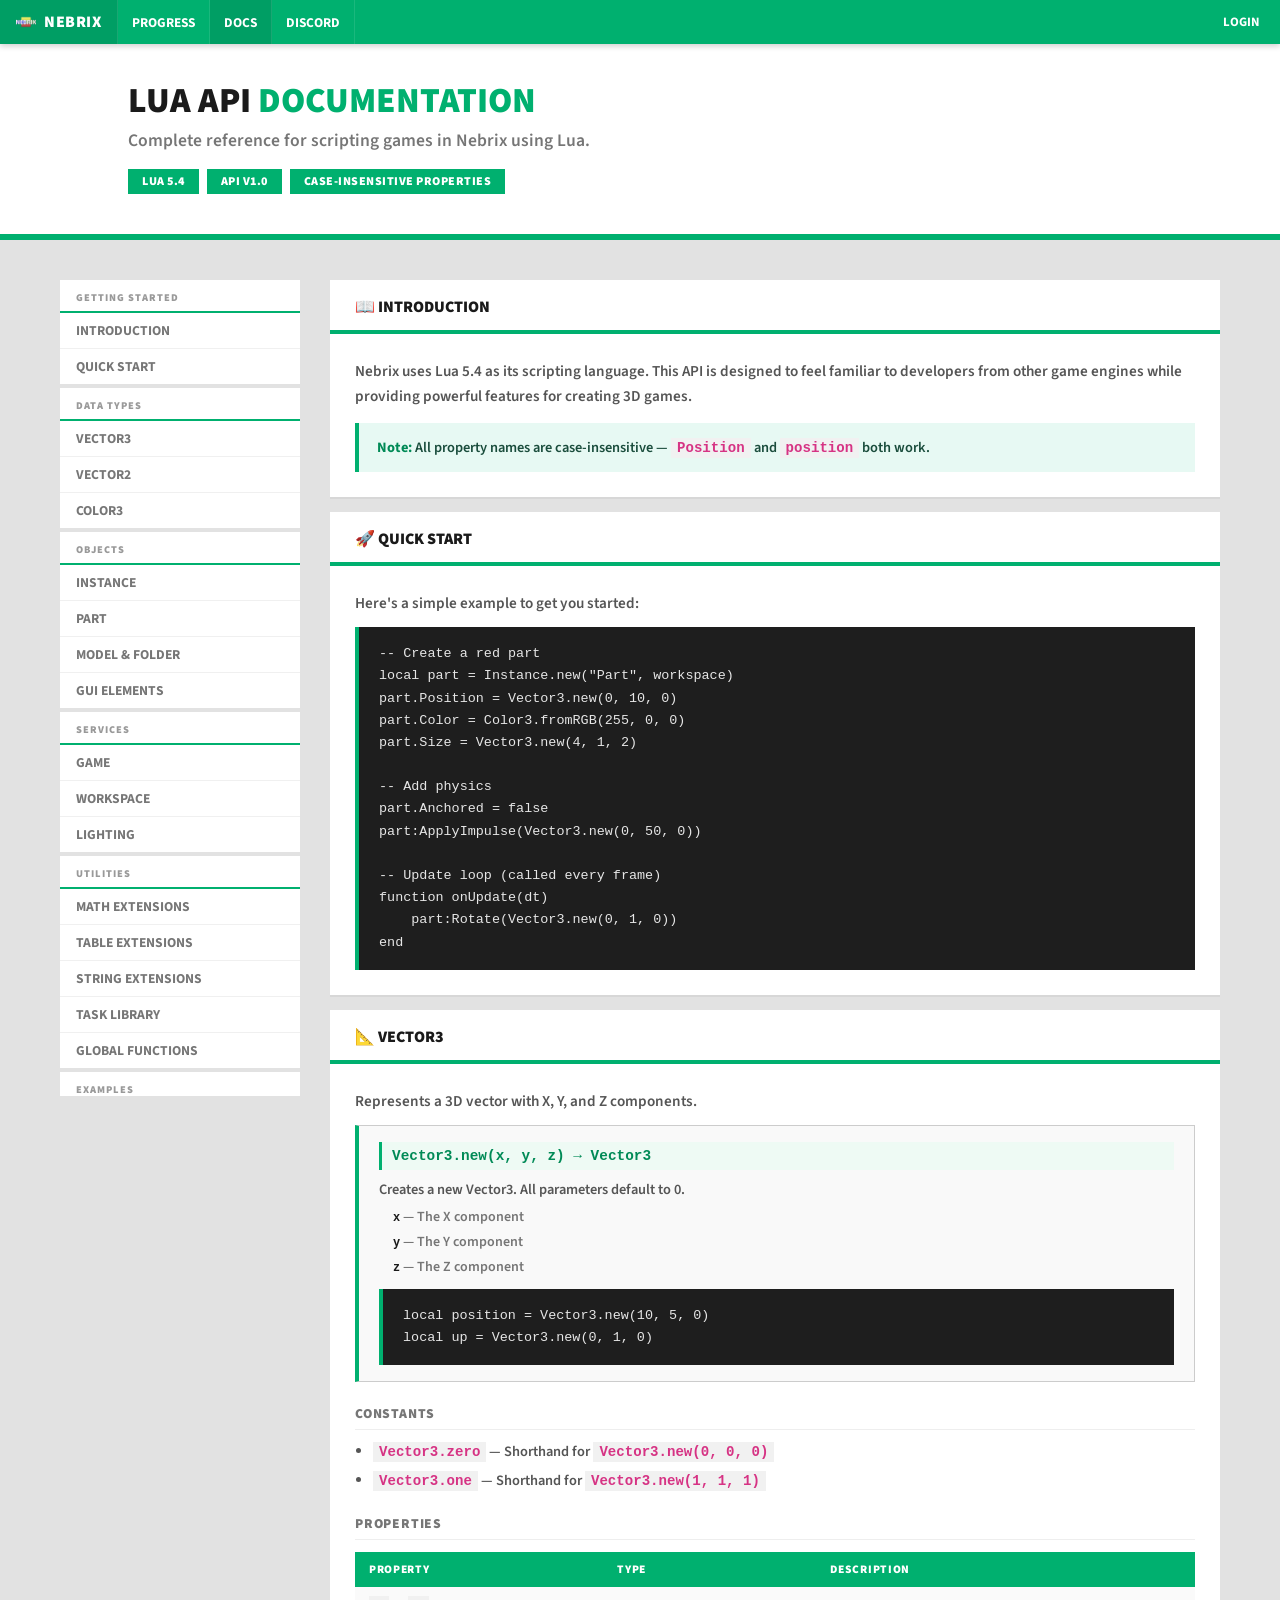
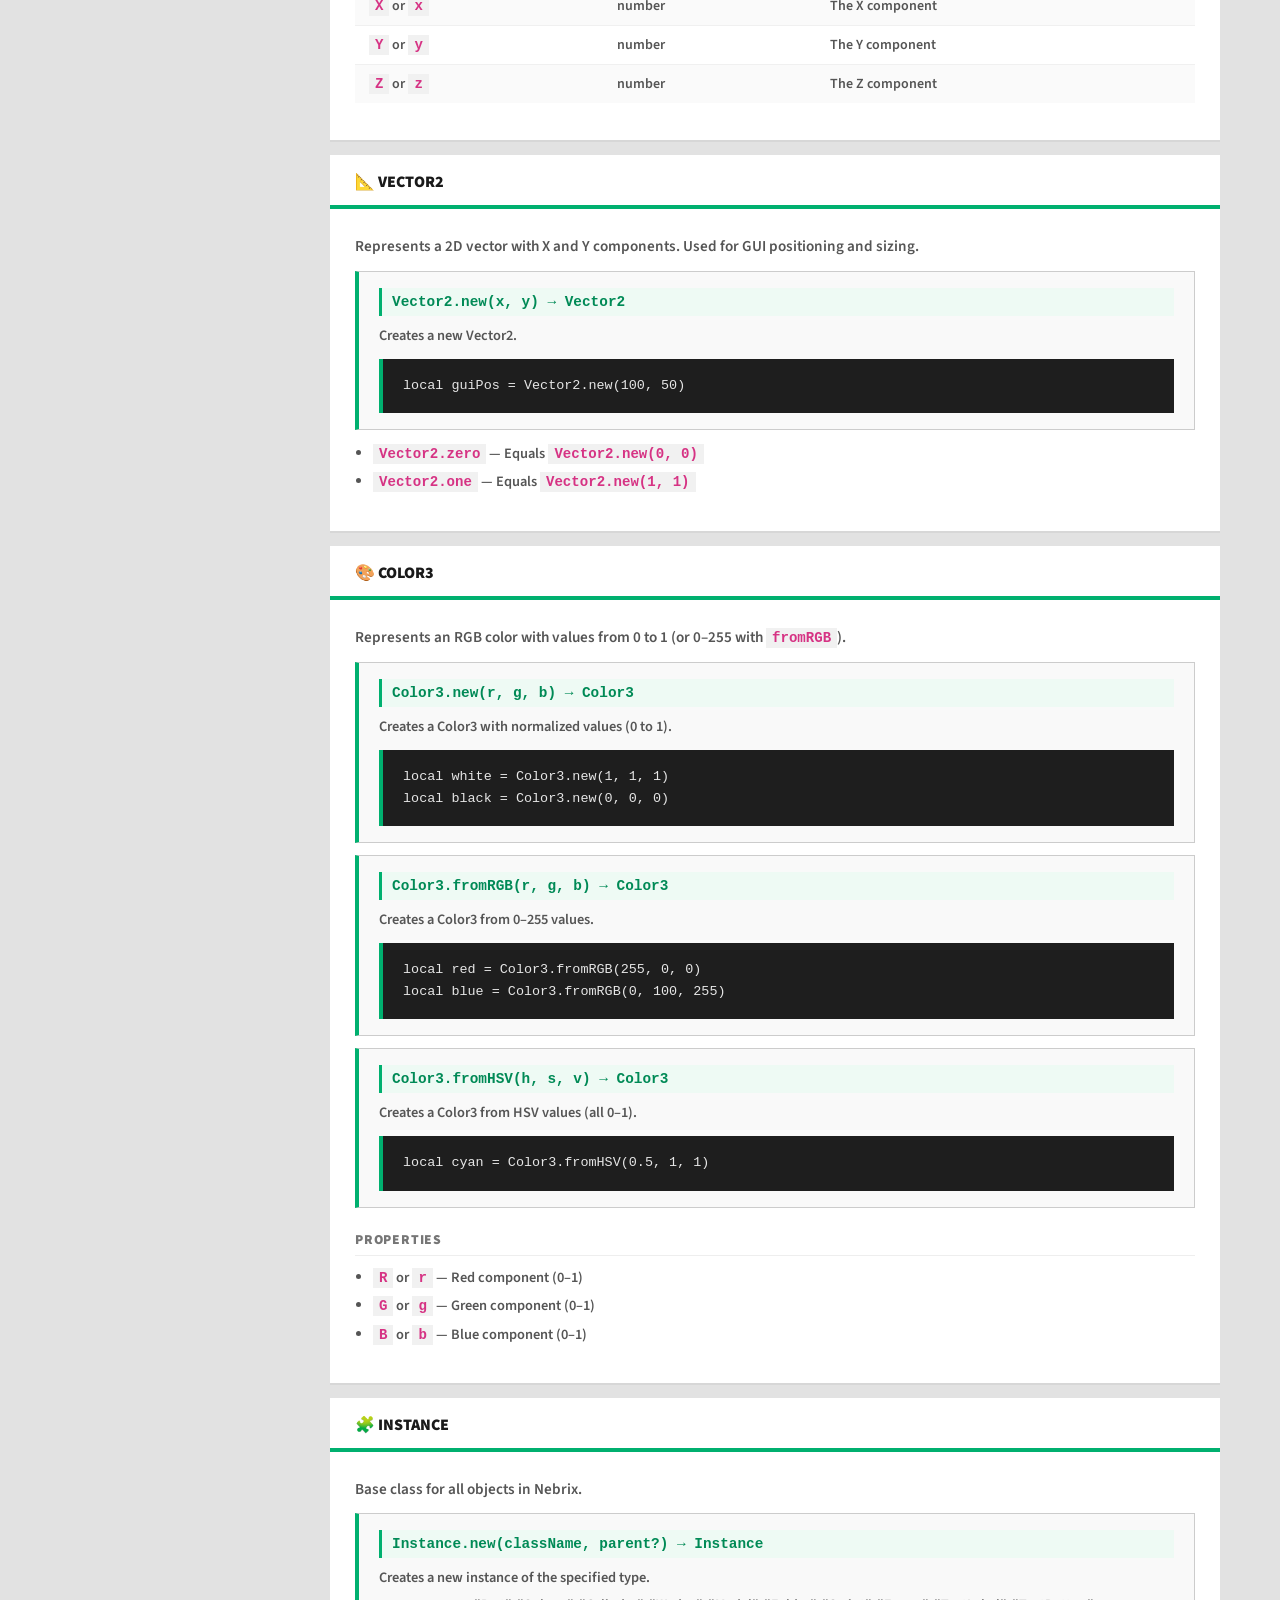
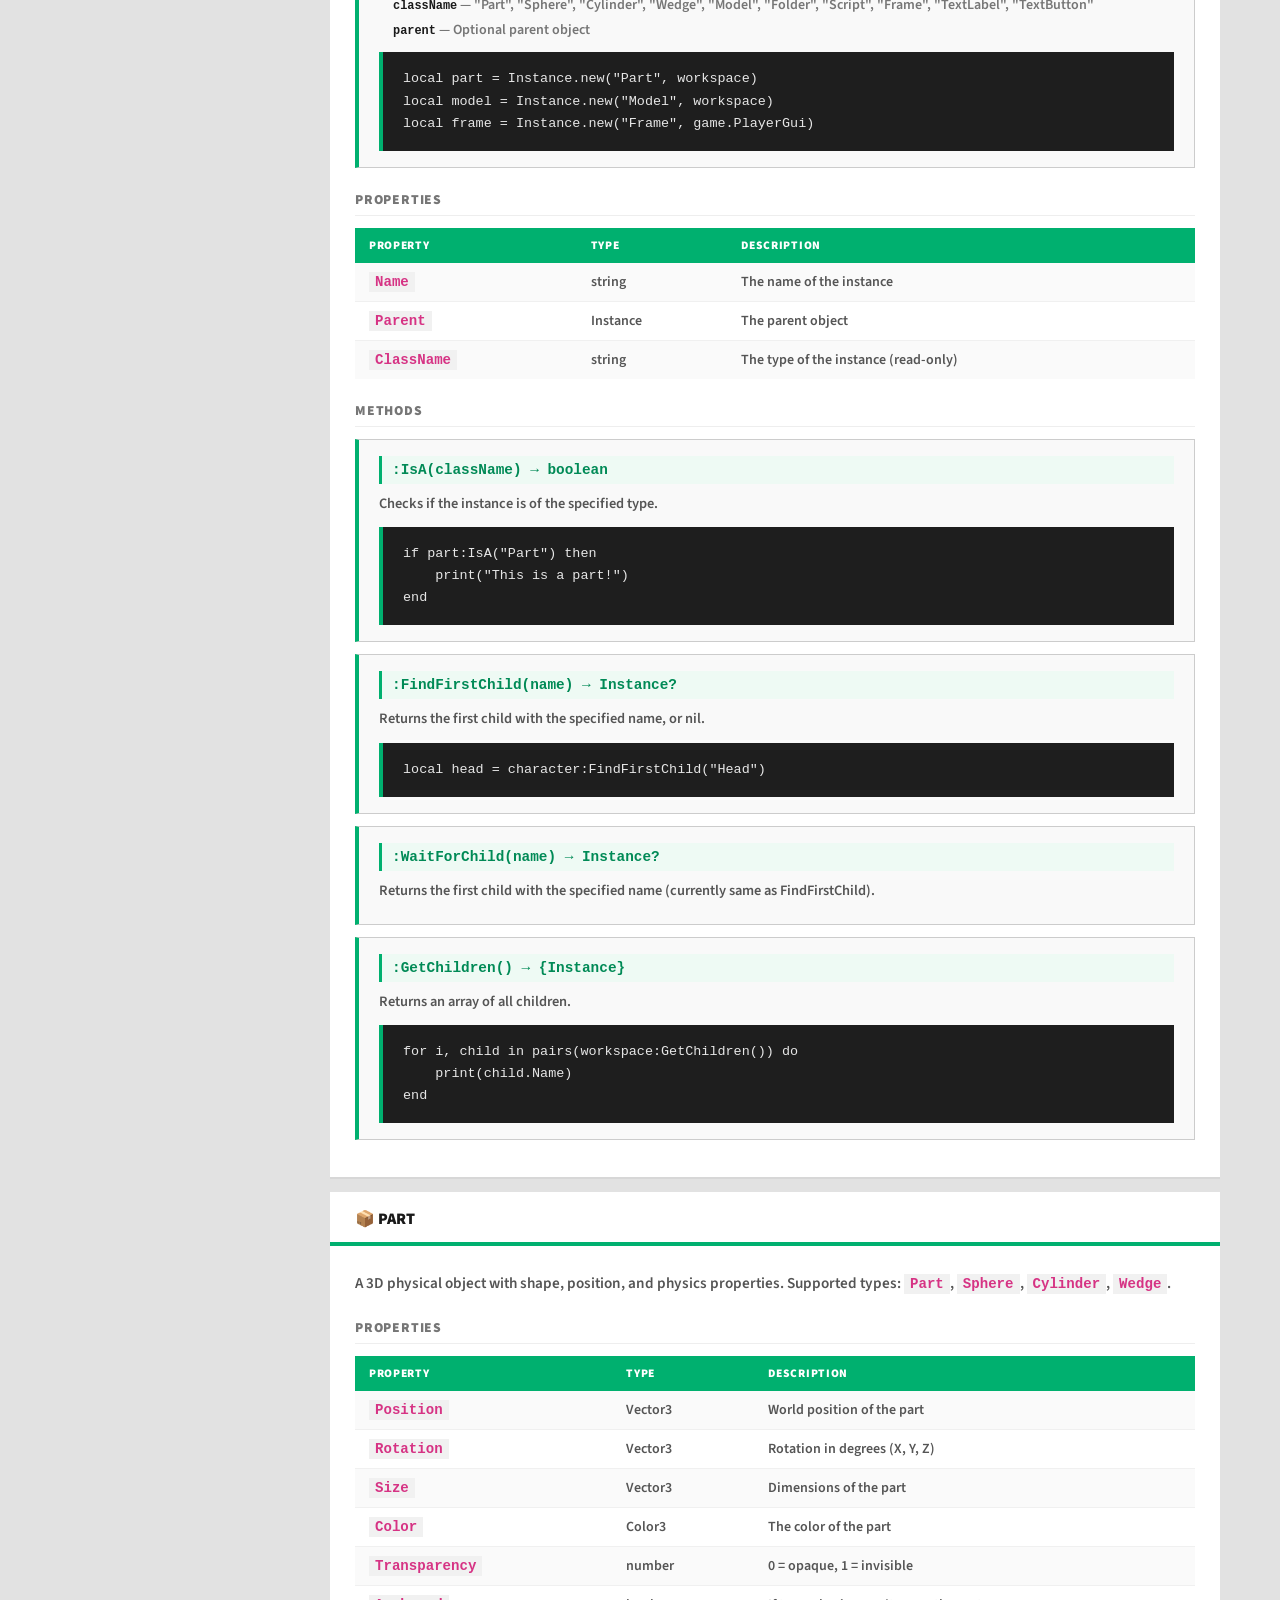
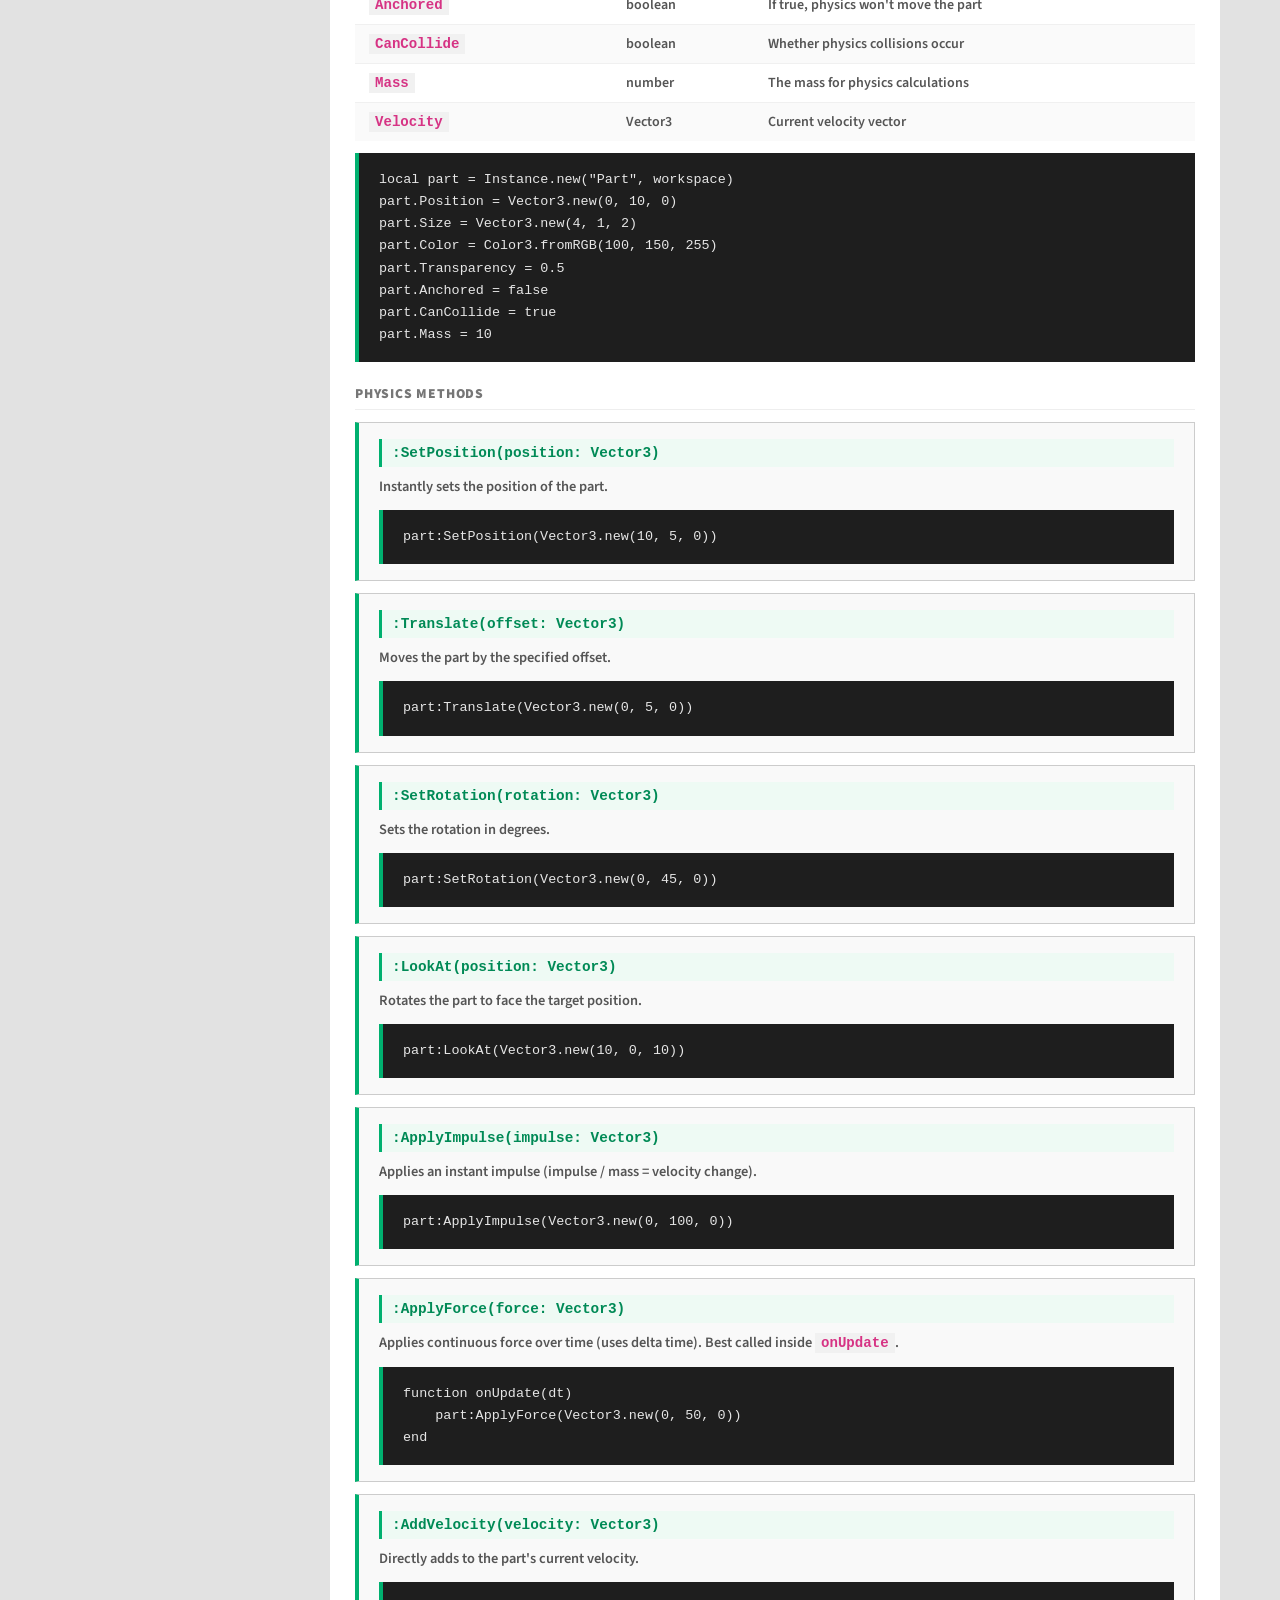
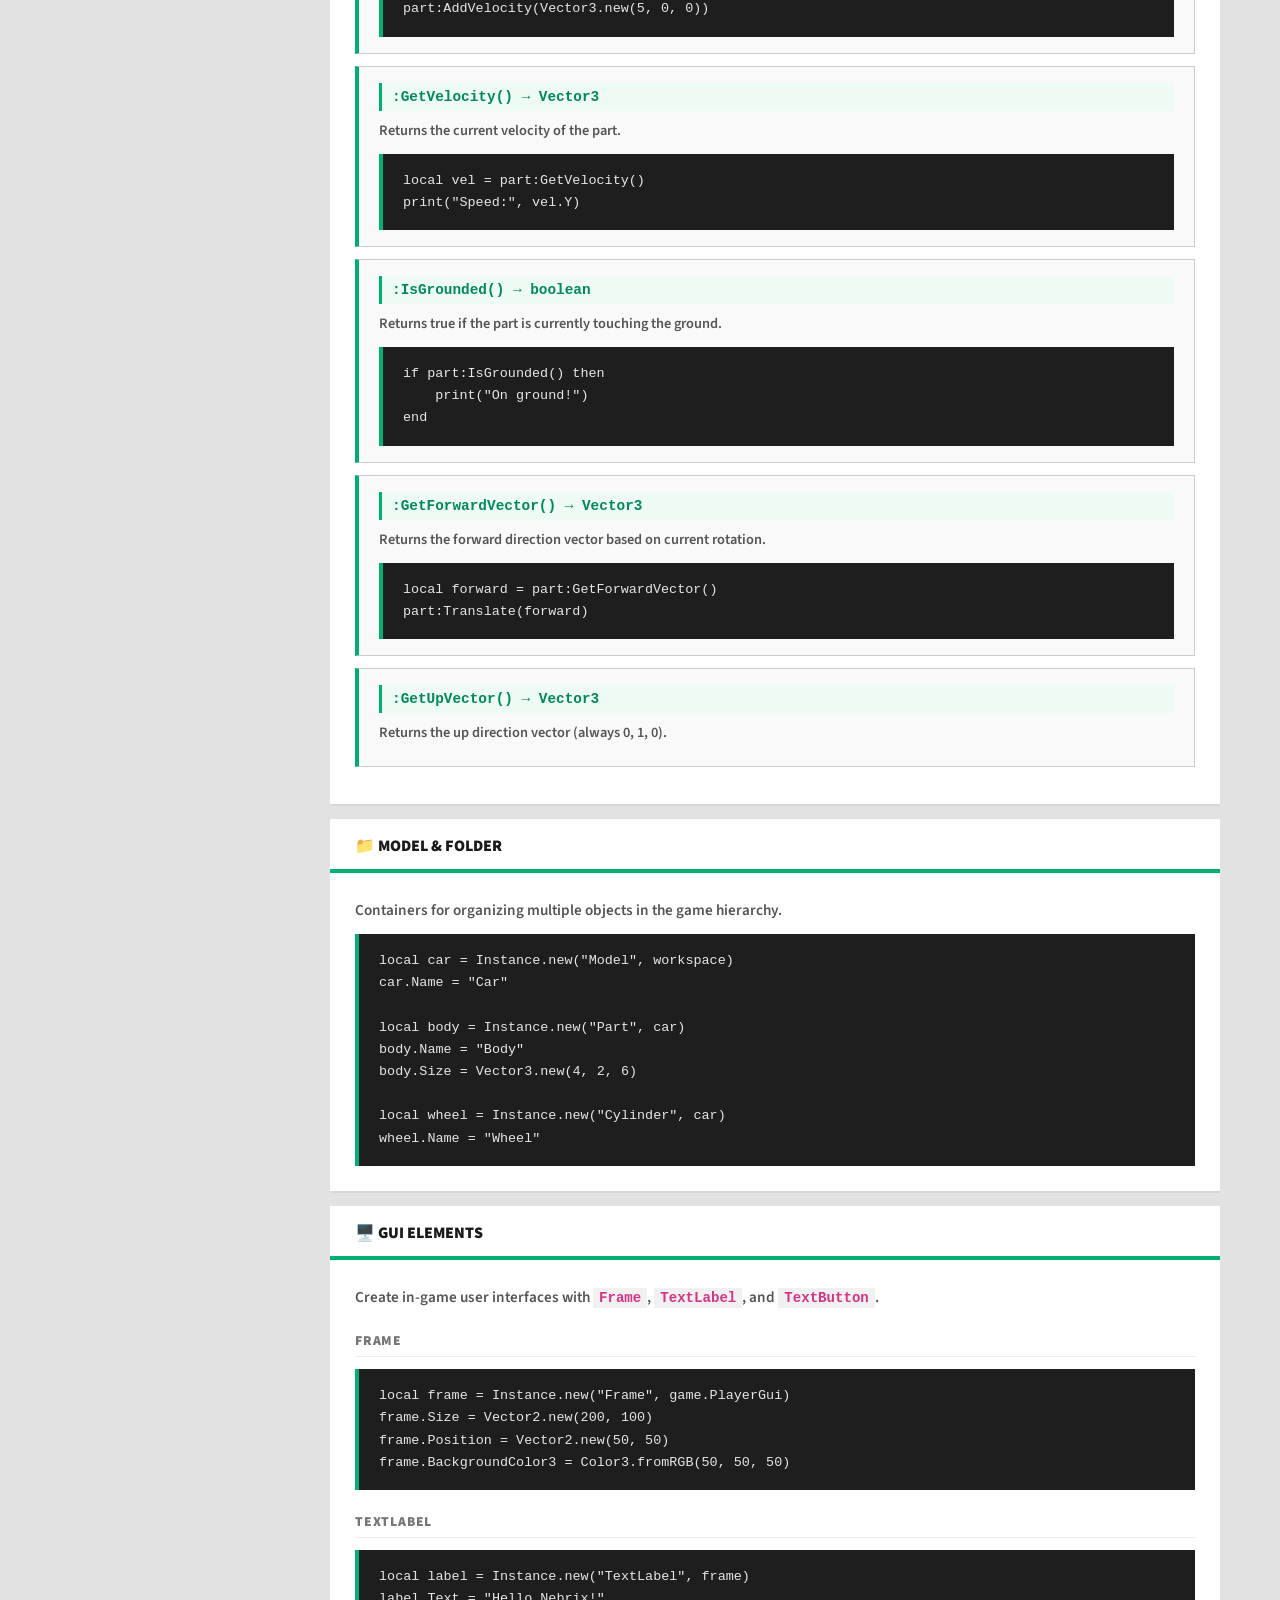
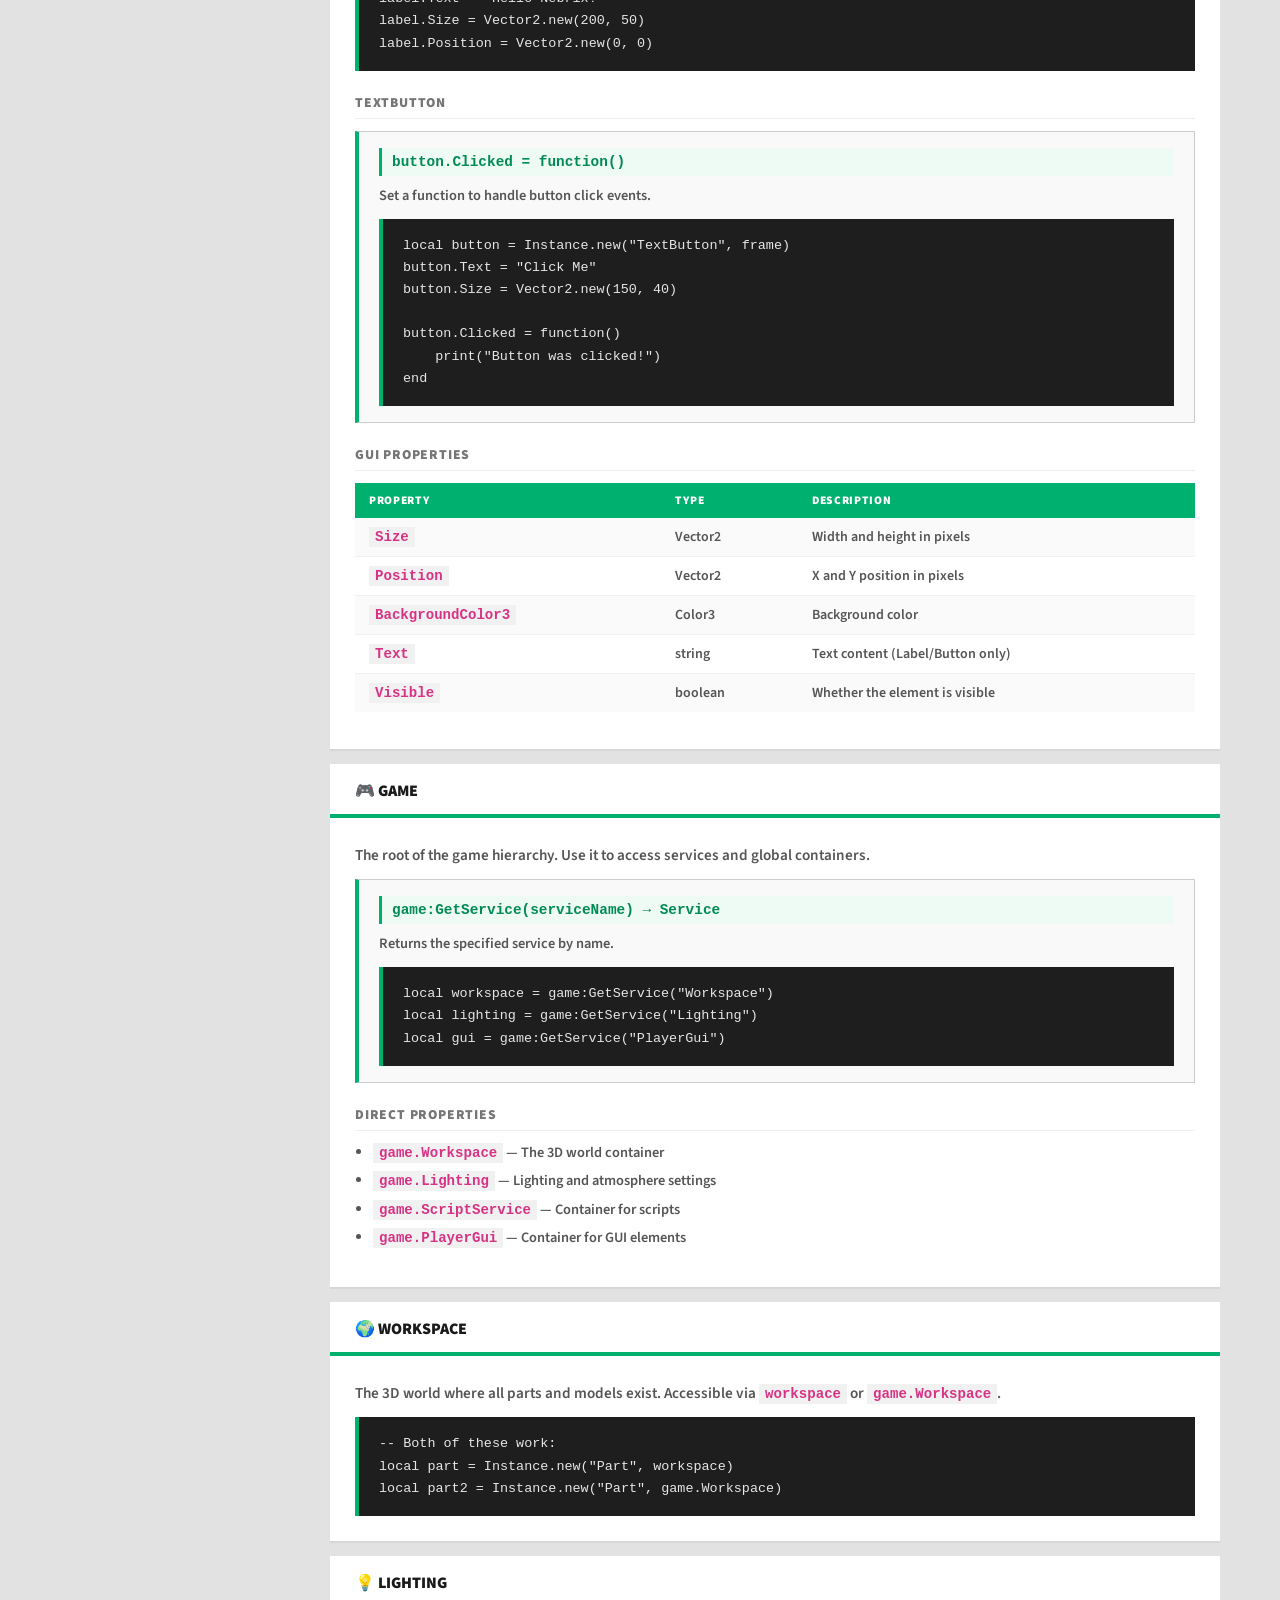
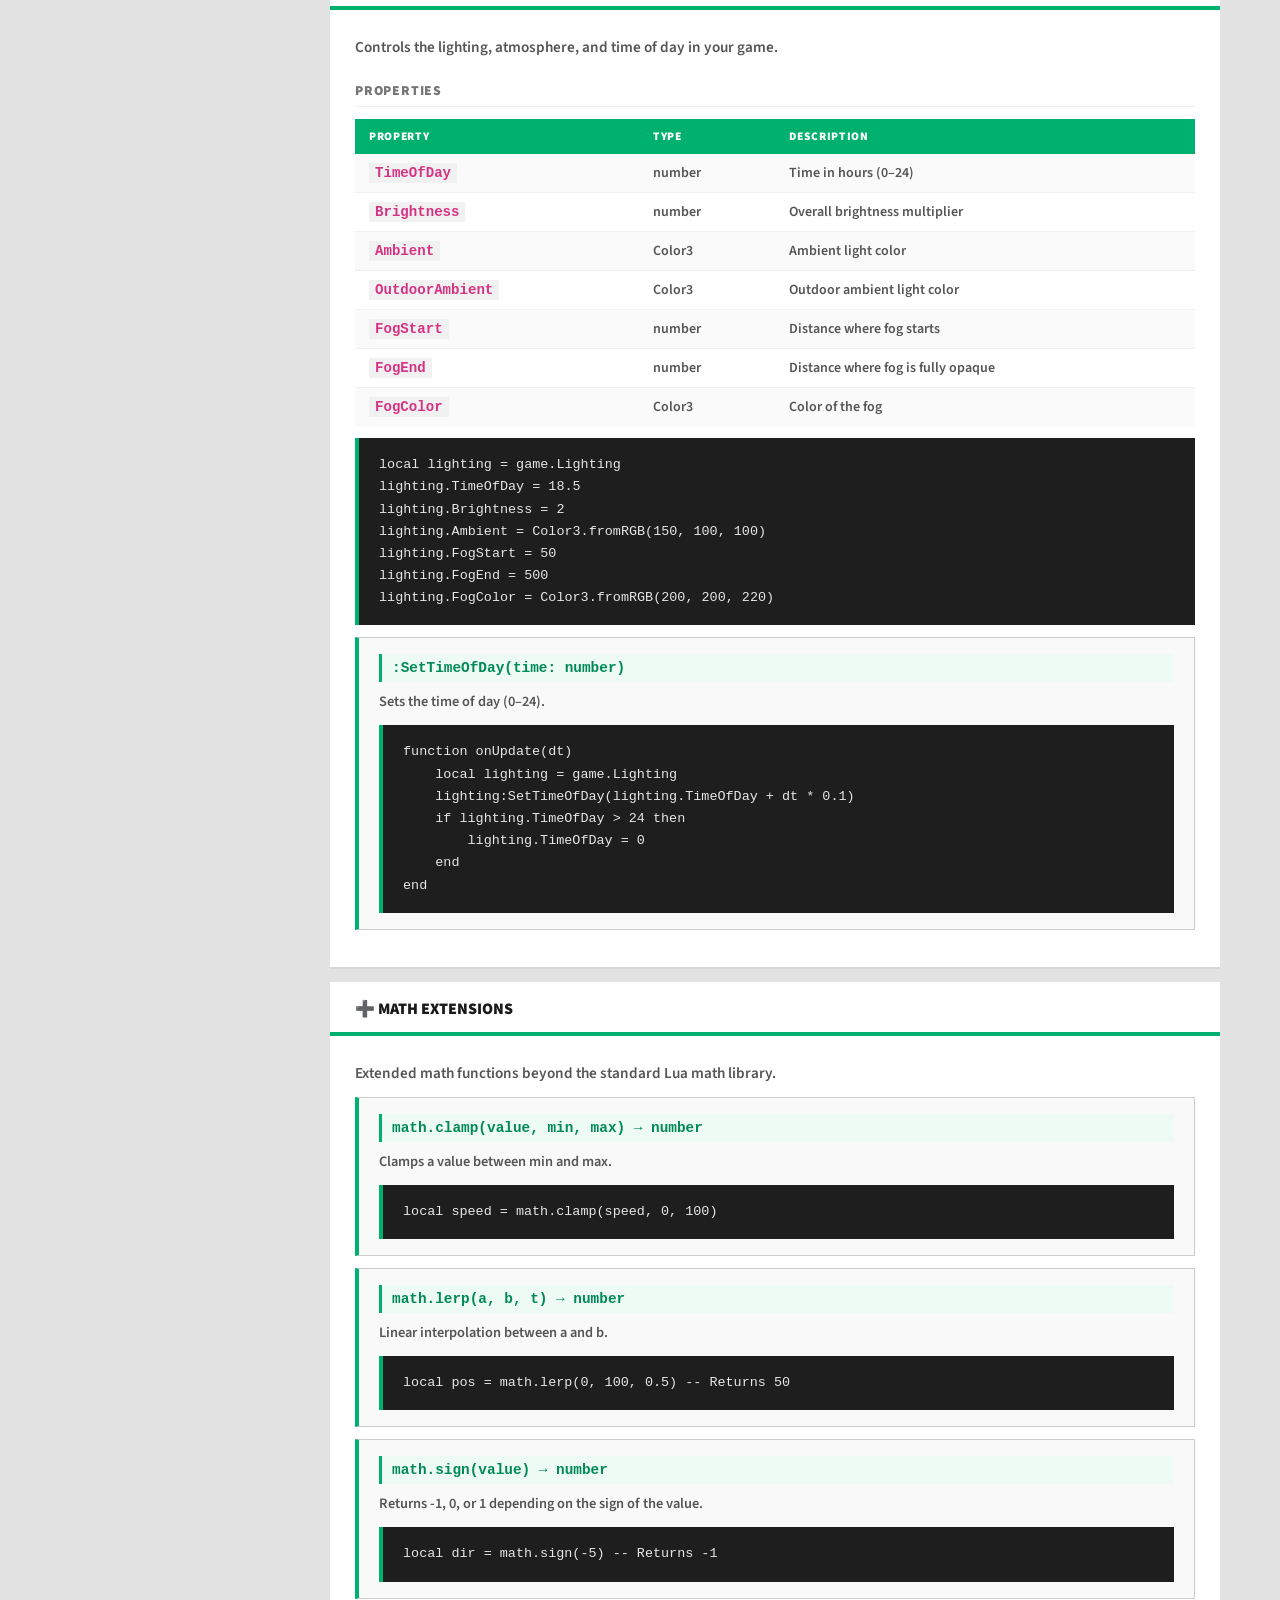
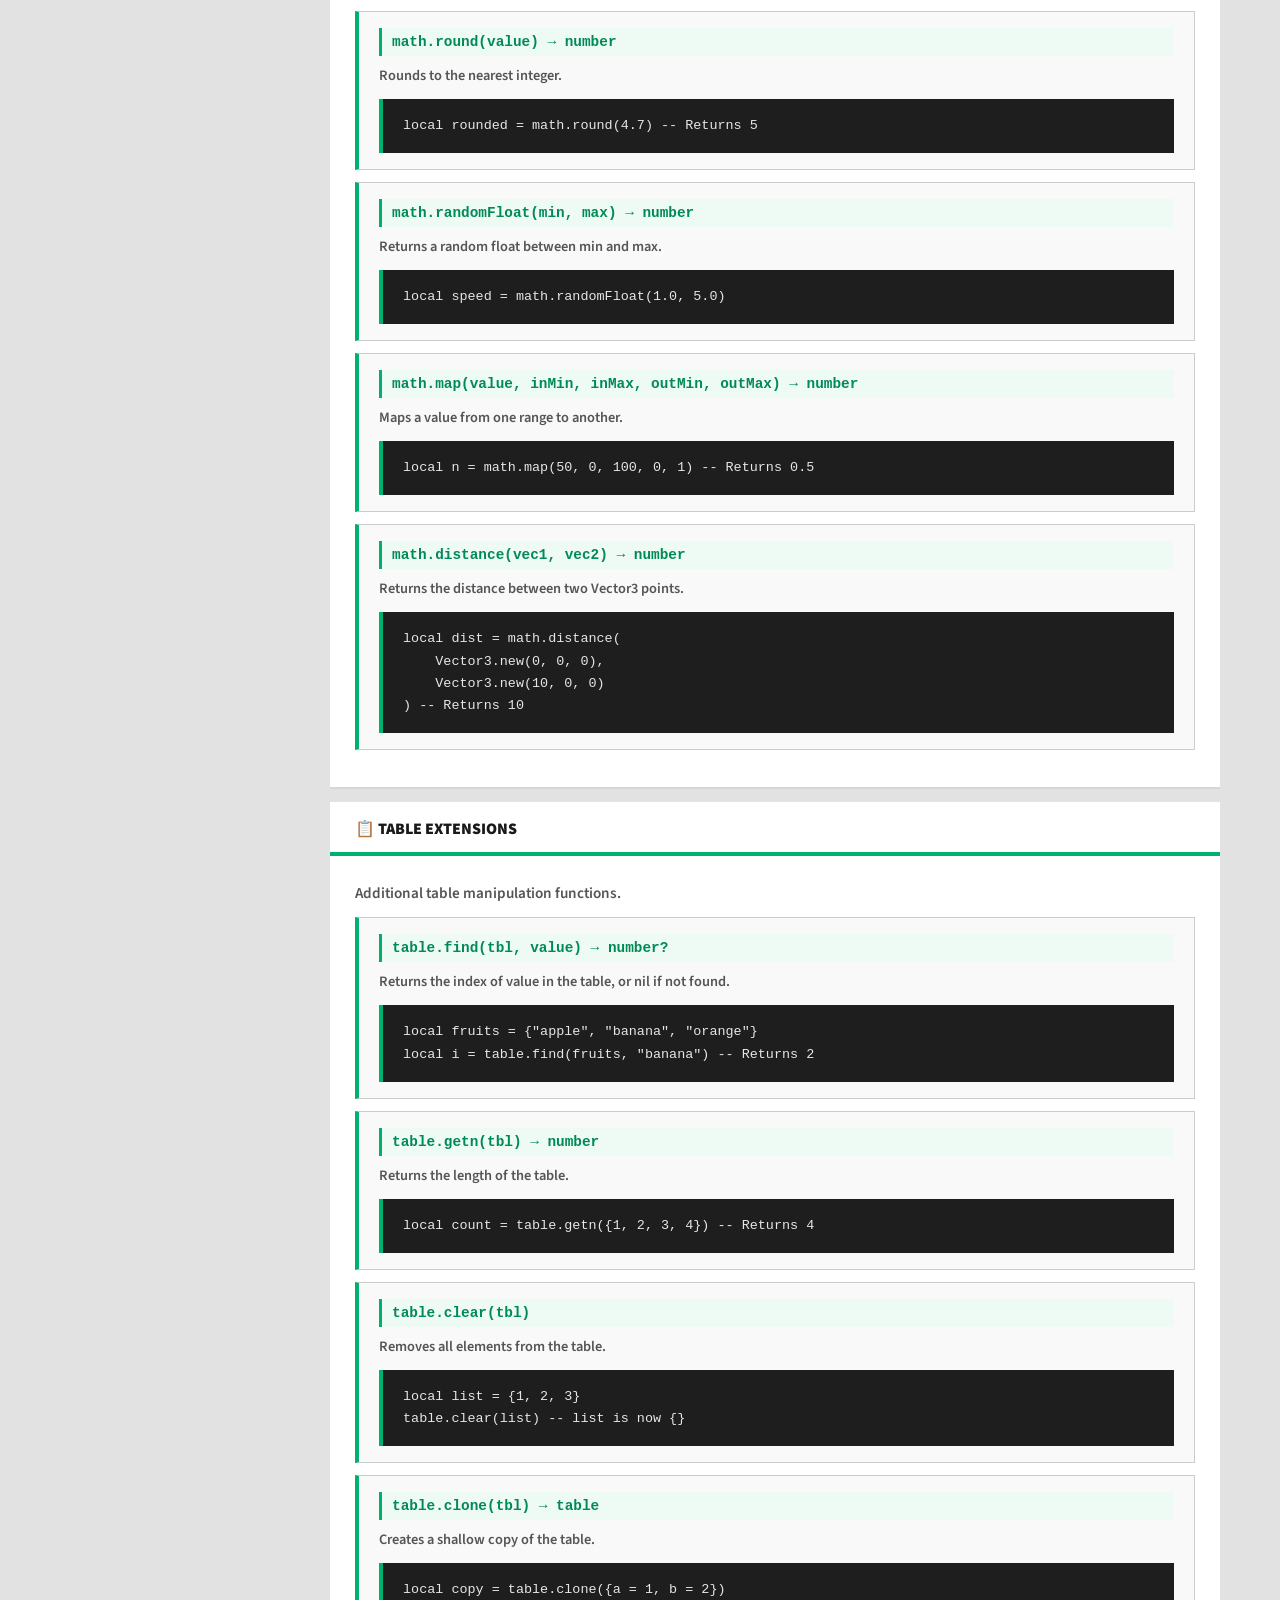
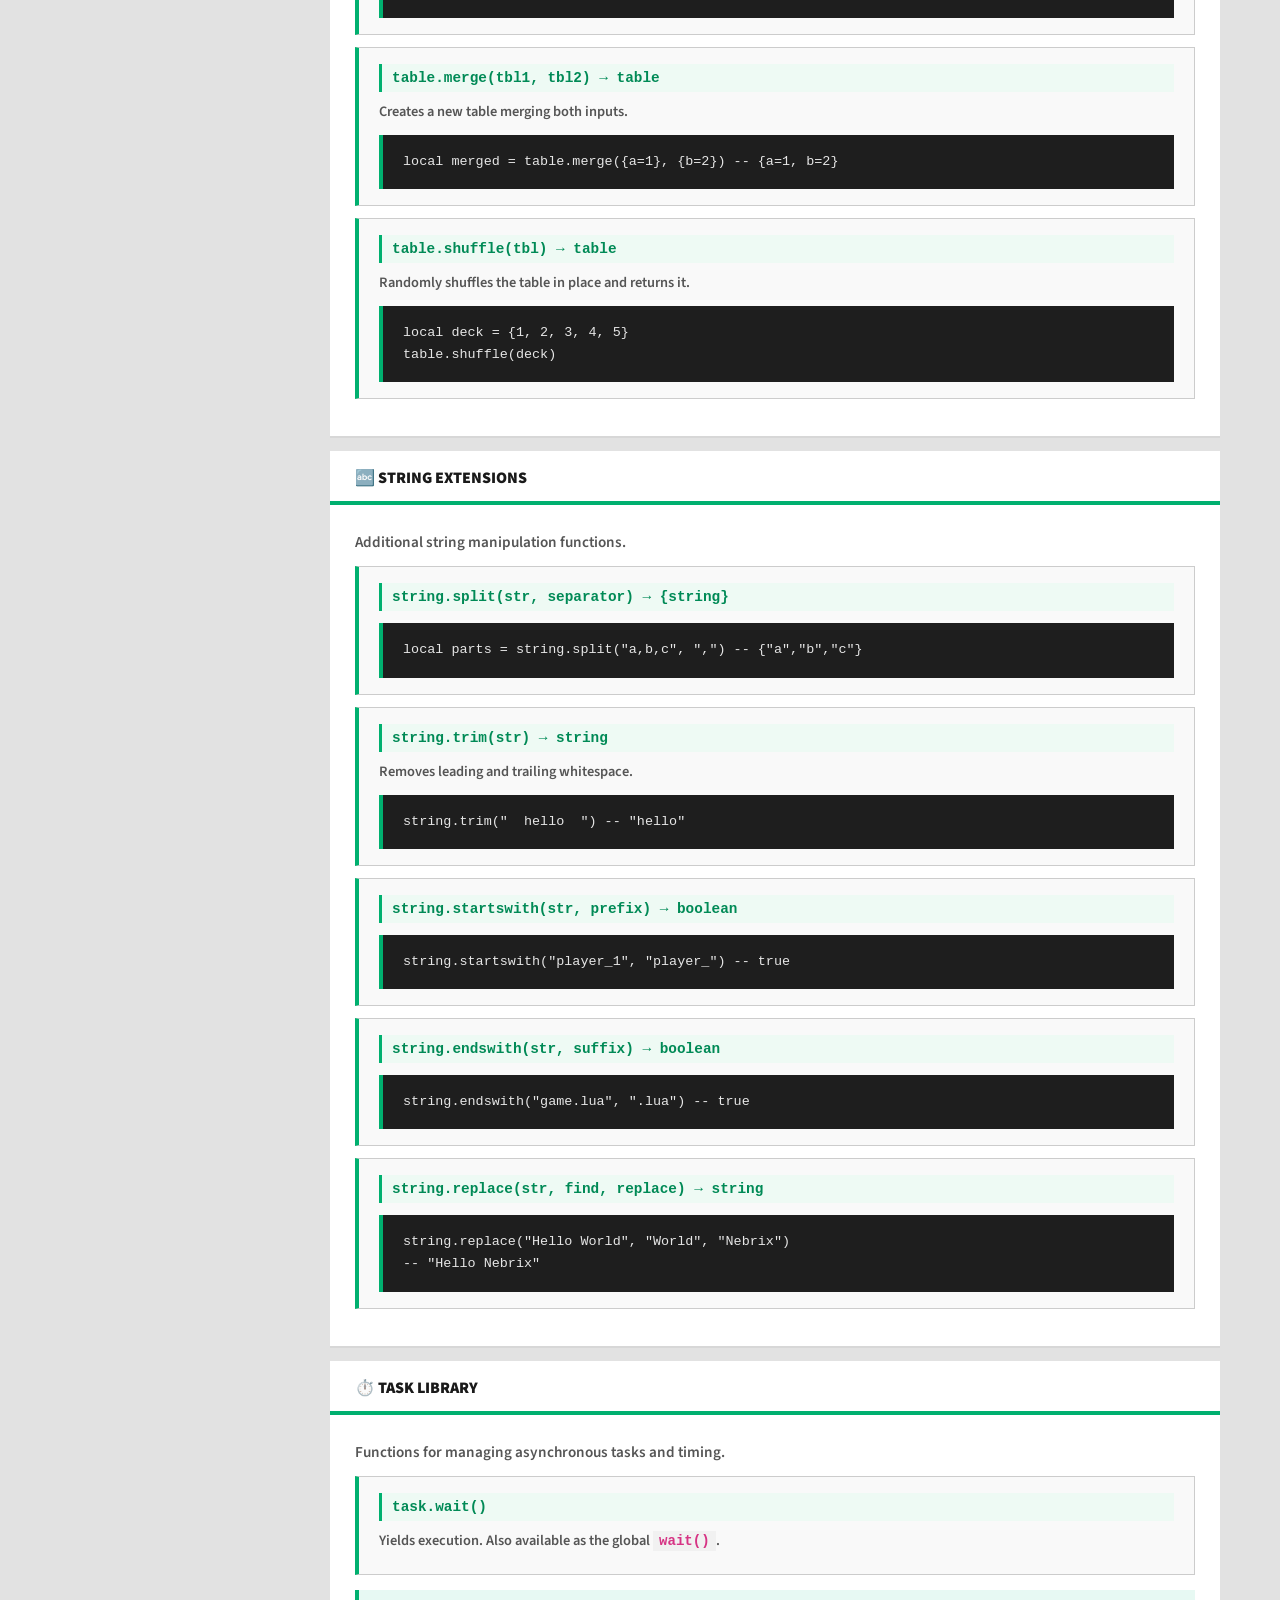
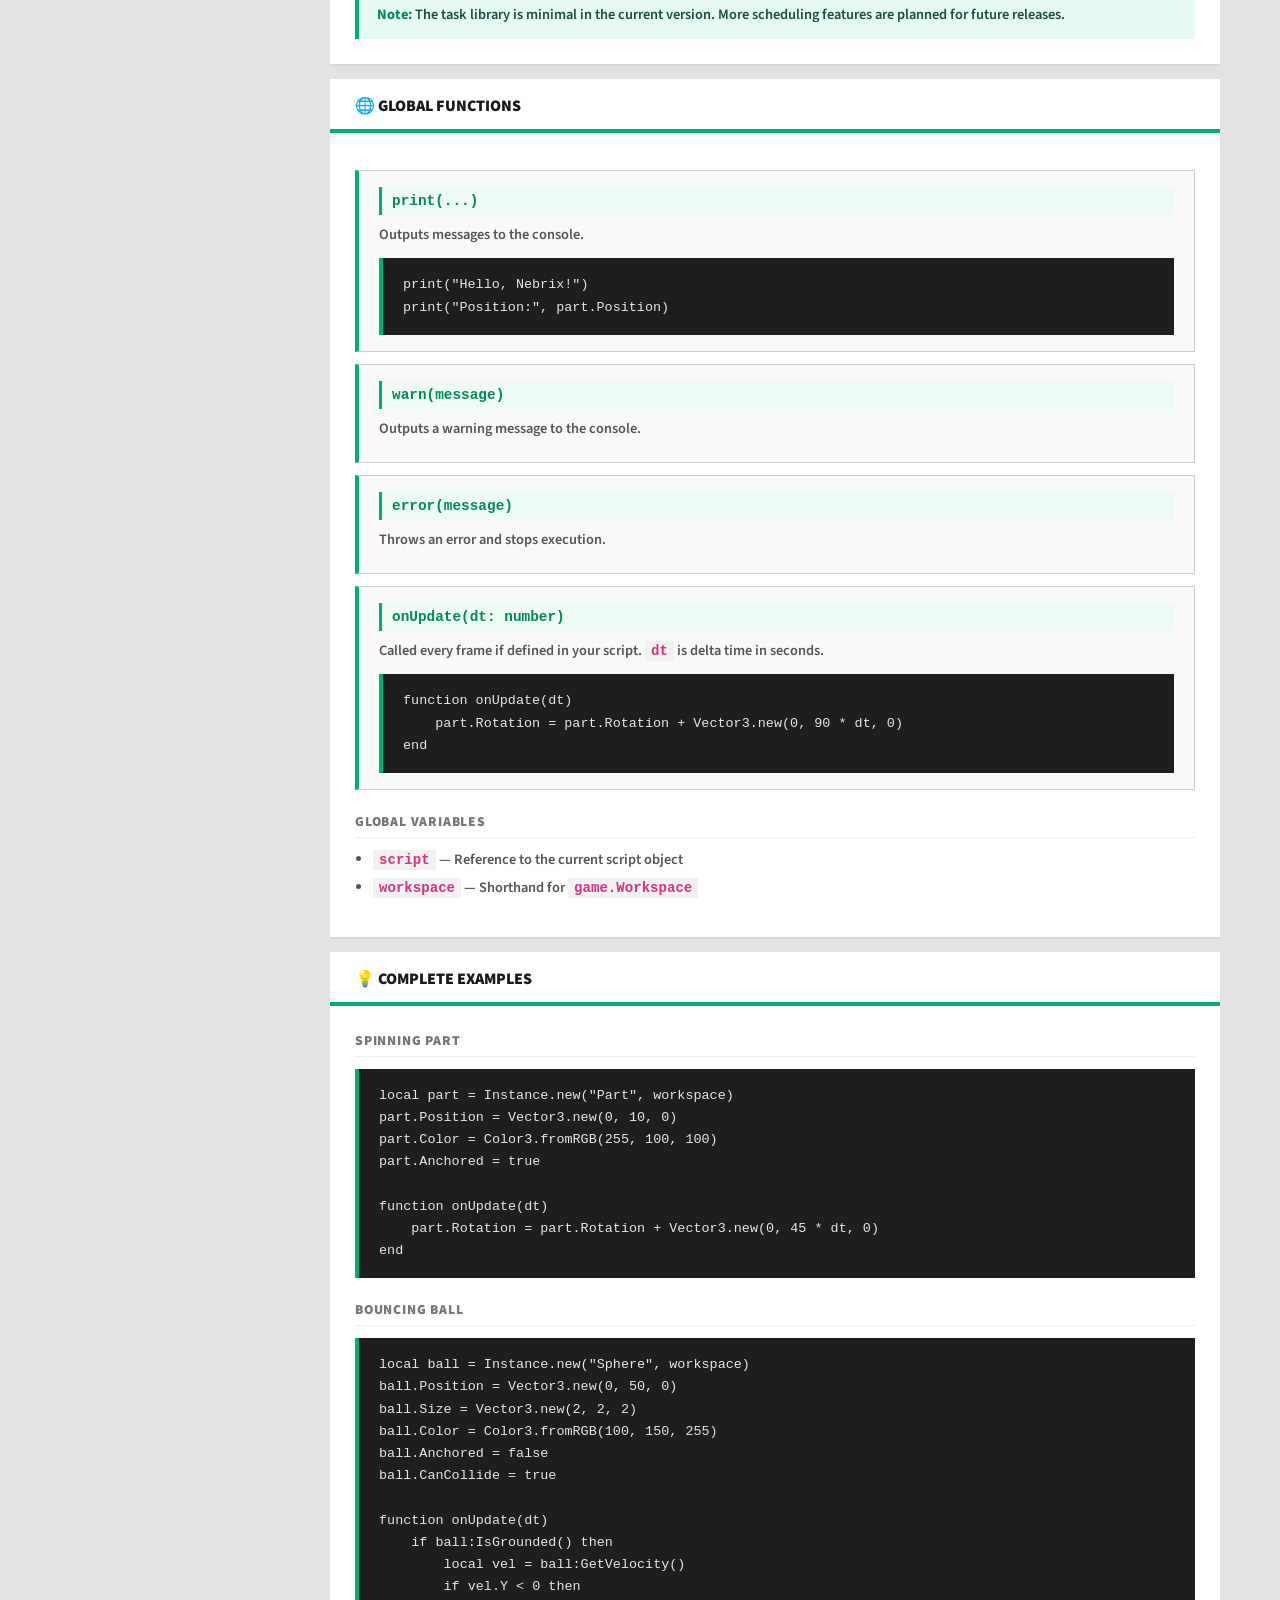
==== commit 8408670b: "Remove Home link from navigation Removed the Home link from the navigation." ====
--- a/documentation.html
+++ b/documentation.html
@@ -400,7 +400,6 @@
         Nebrix
     </div>
     <div class="nav-links">
-        <a href="home.html">Home</a>
         <a href="progress.html">Progress</a>
         <a href="documentation.html" class="active">Docs</a>
         <a href="https://discord.com/invite/XTa4GwaJFY" target="_blank">Discord</a>
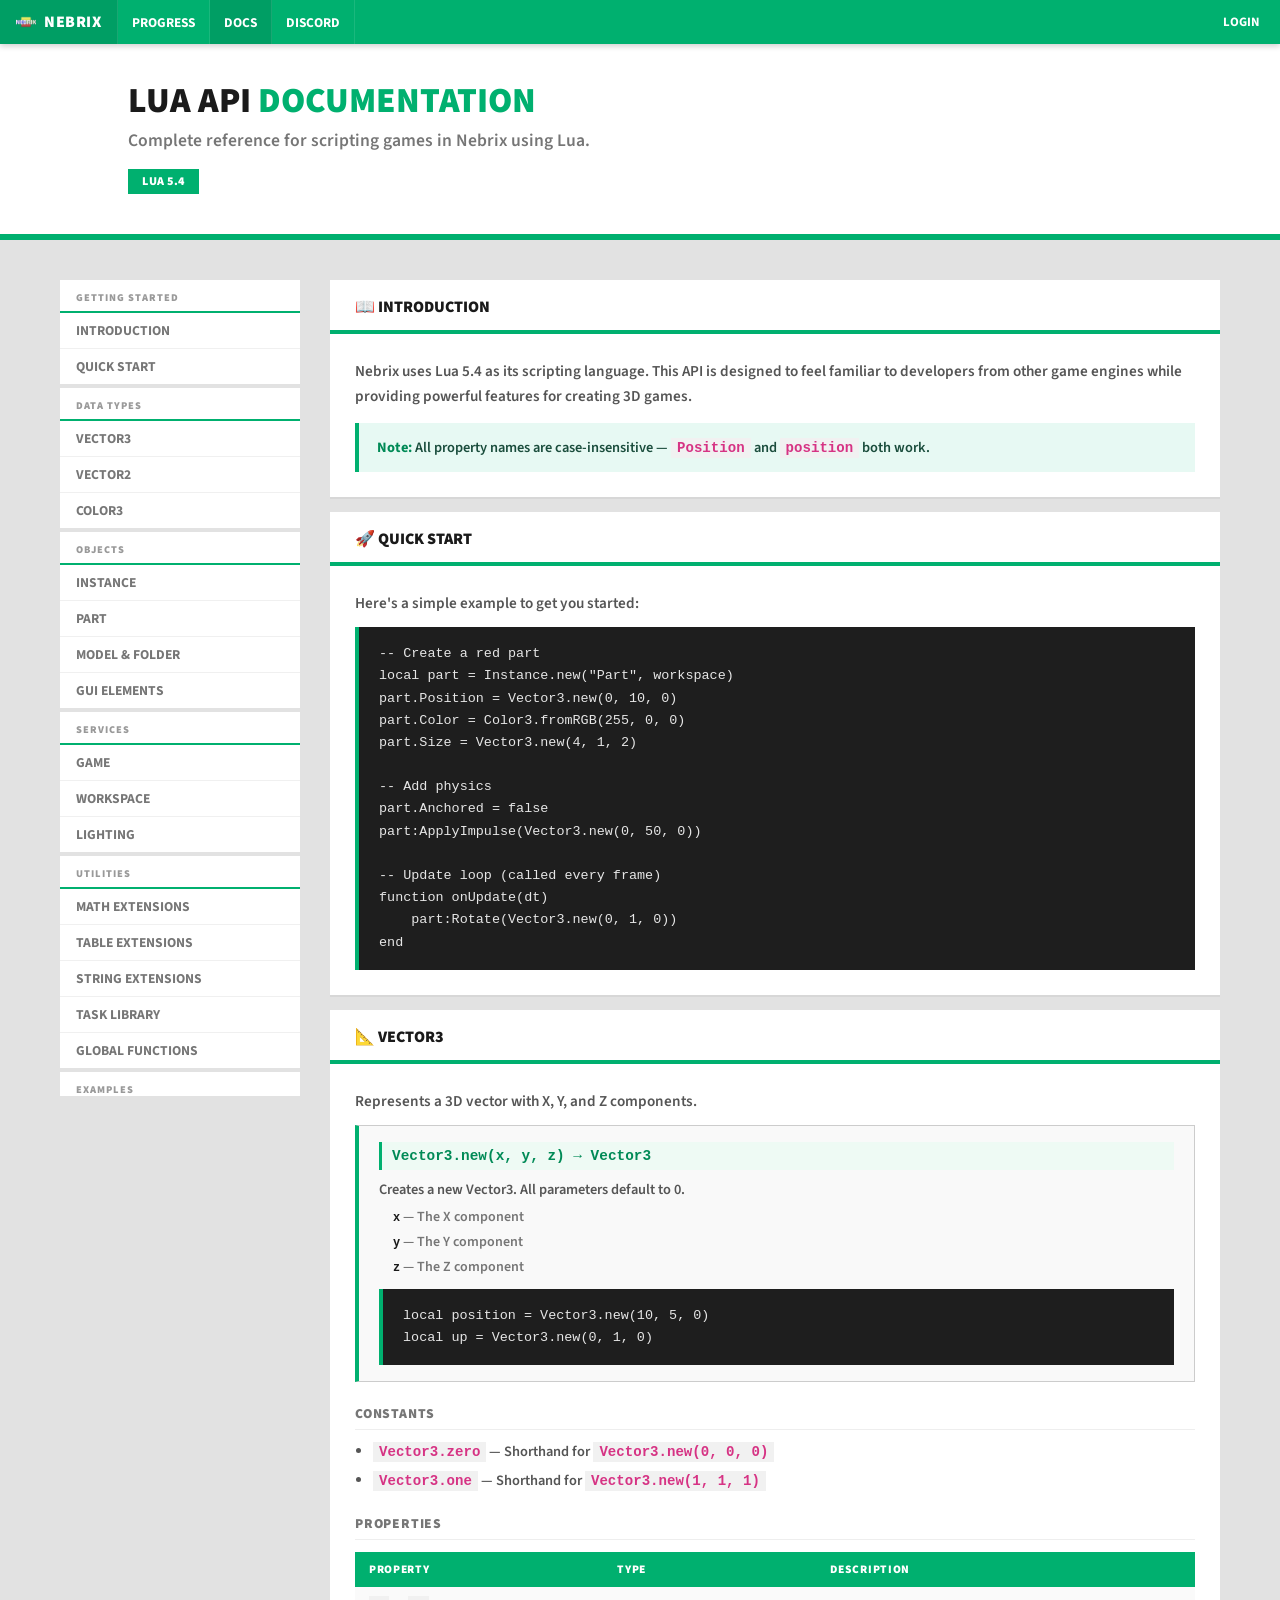
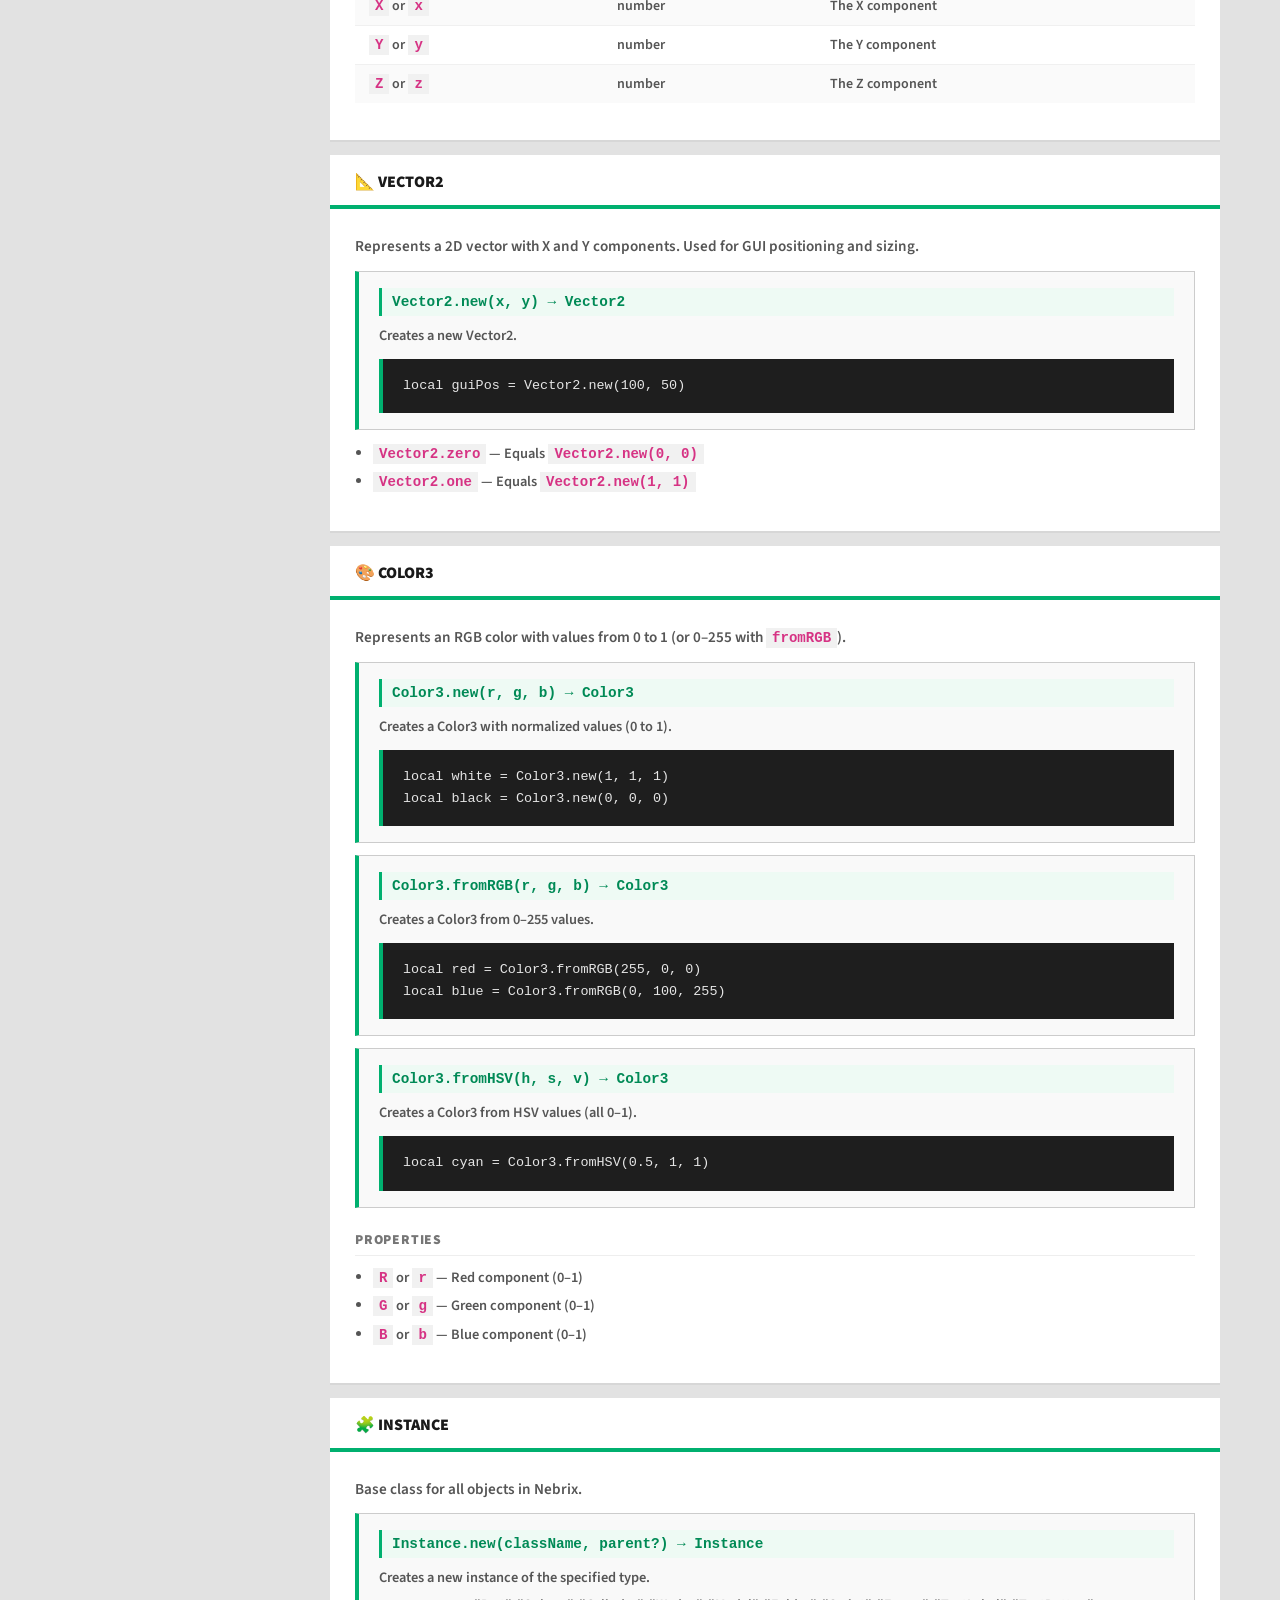
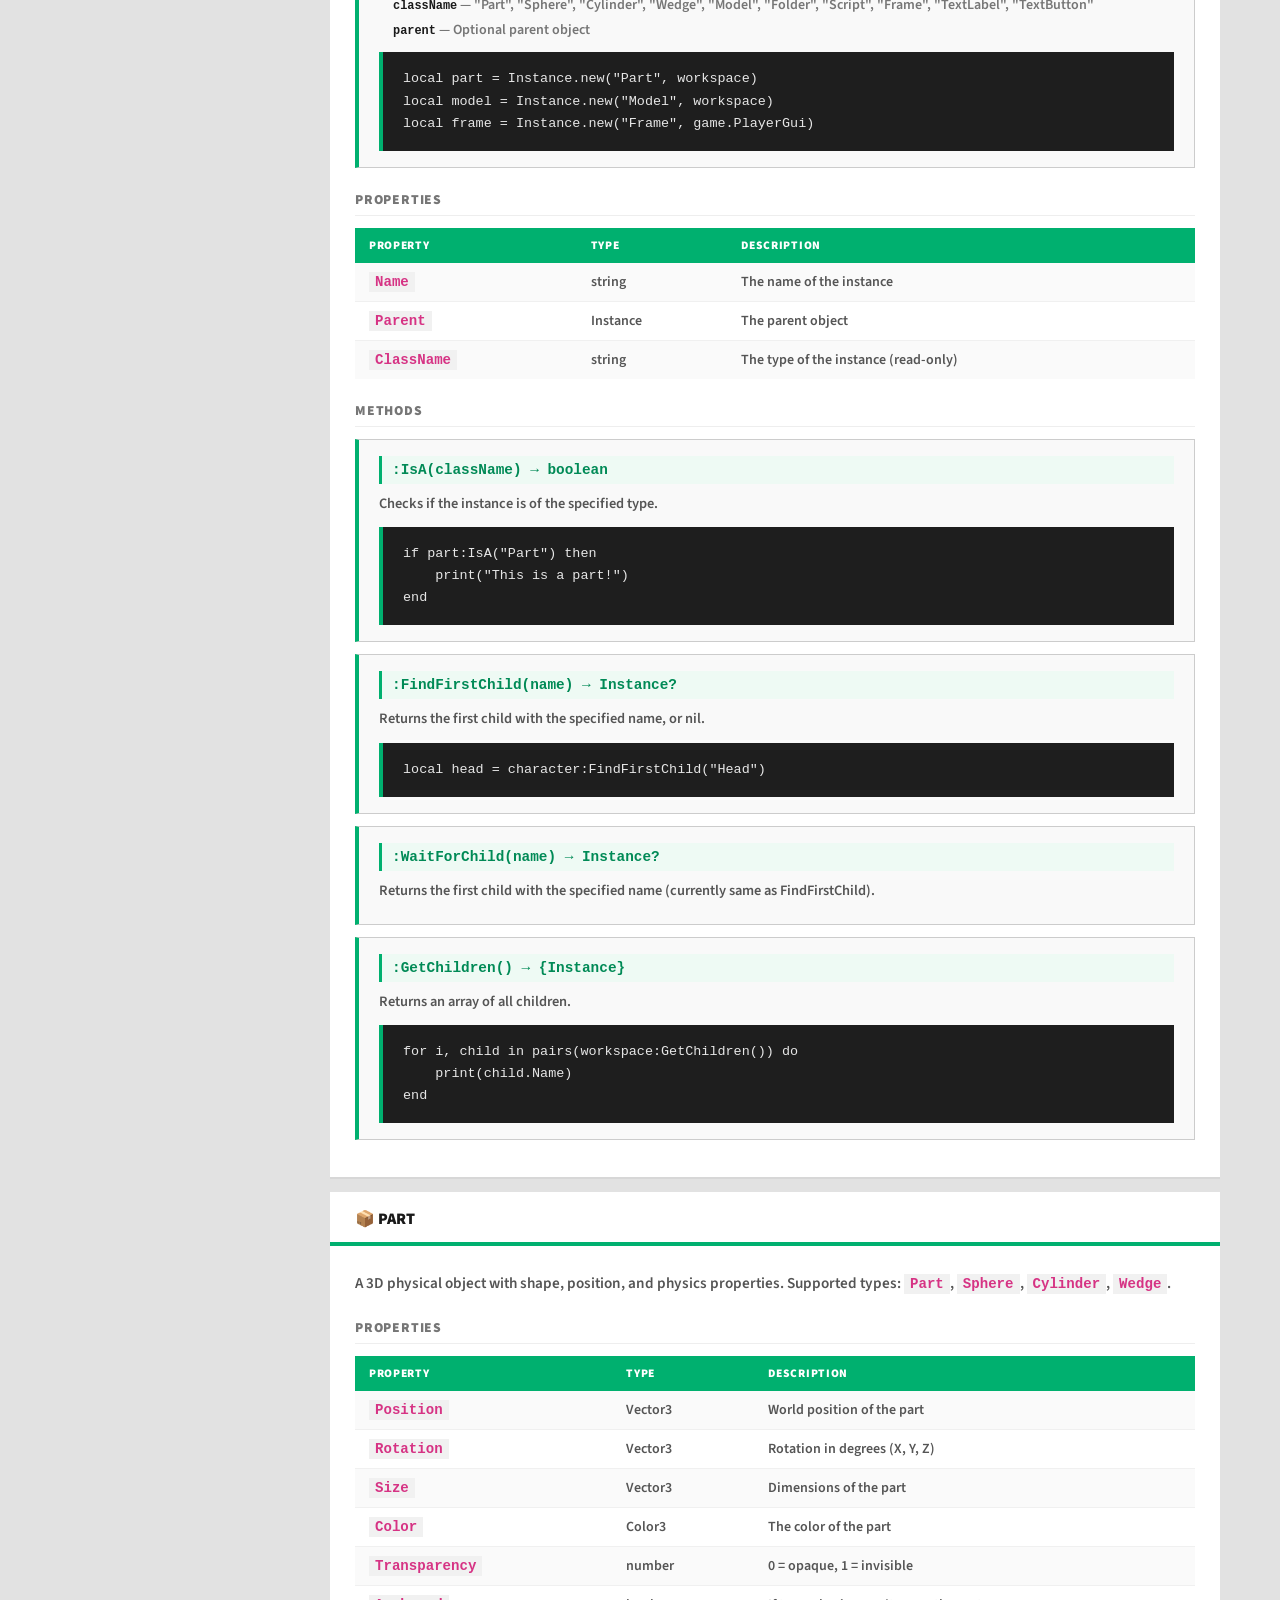
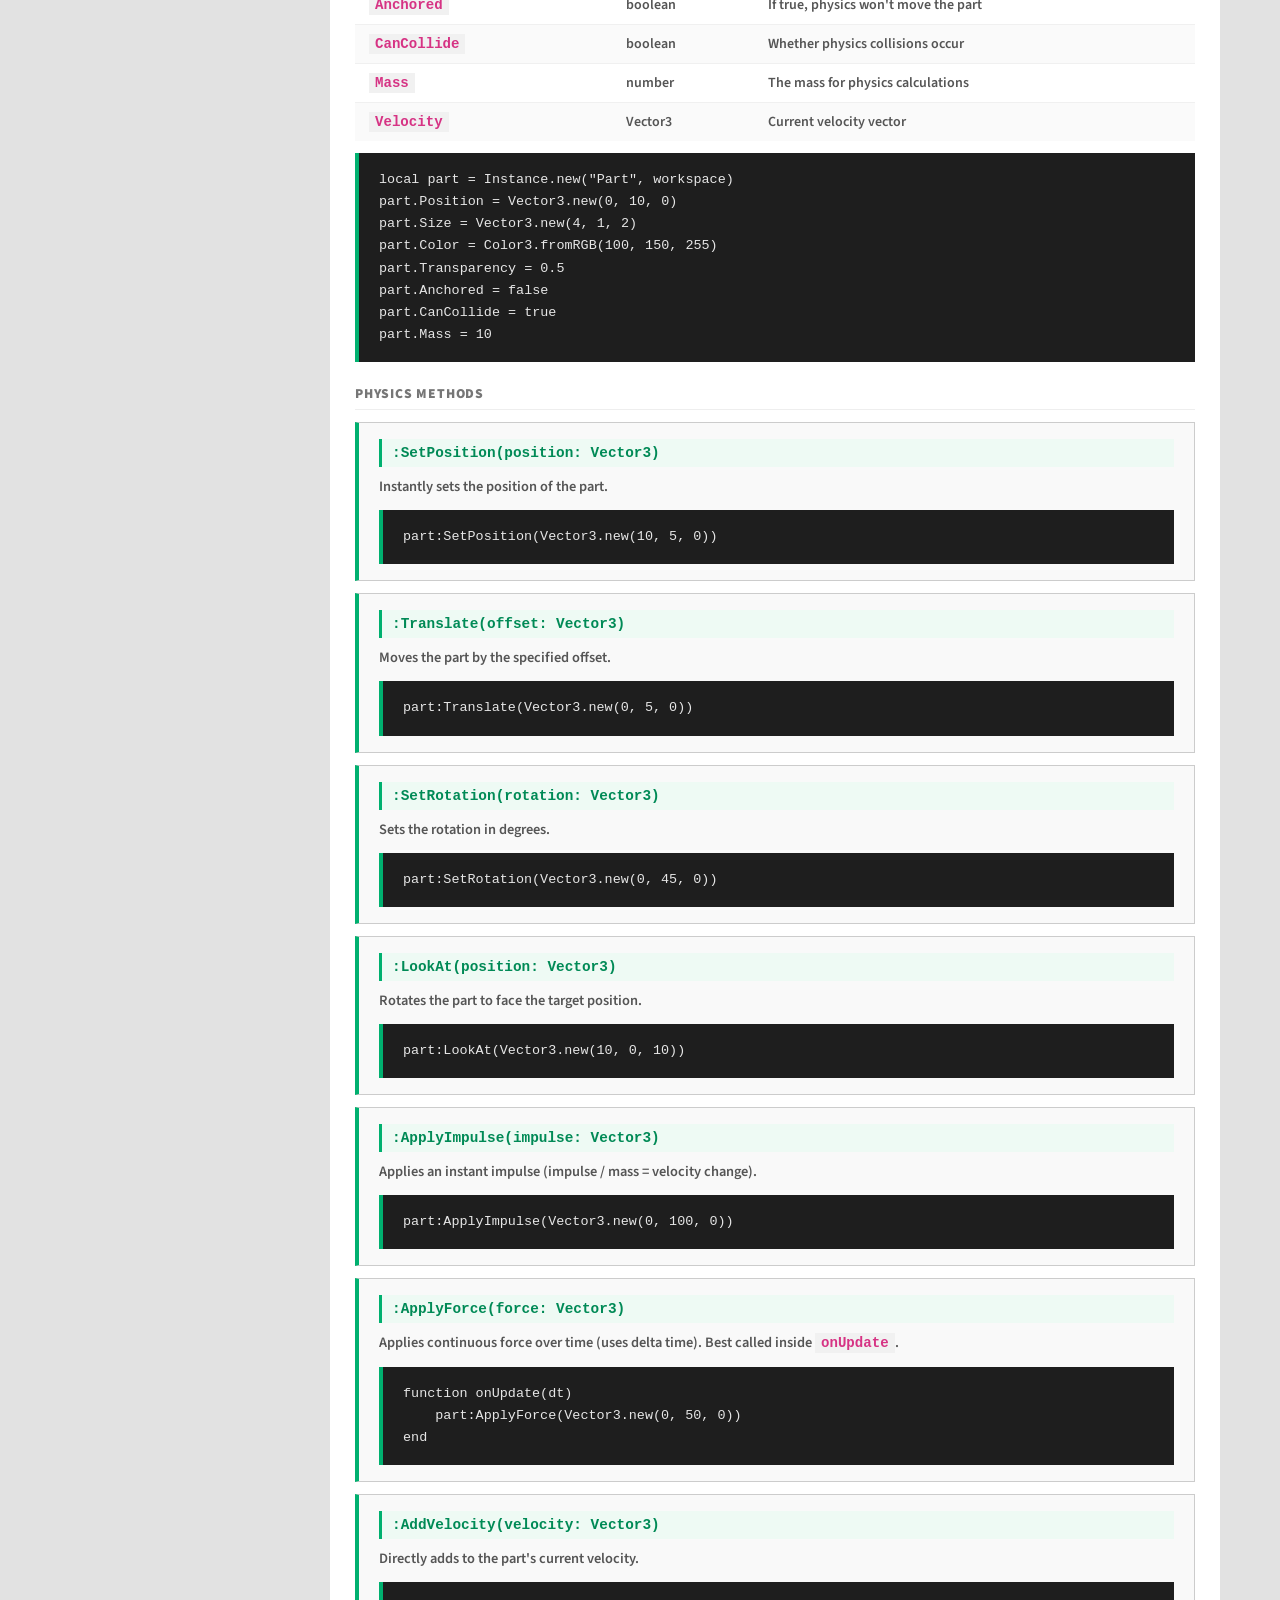
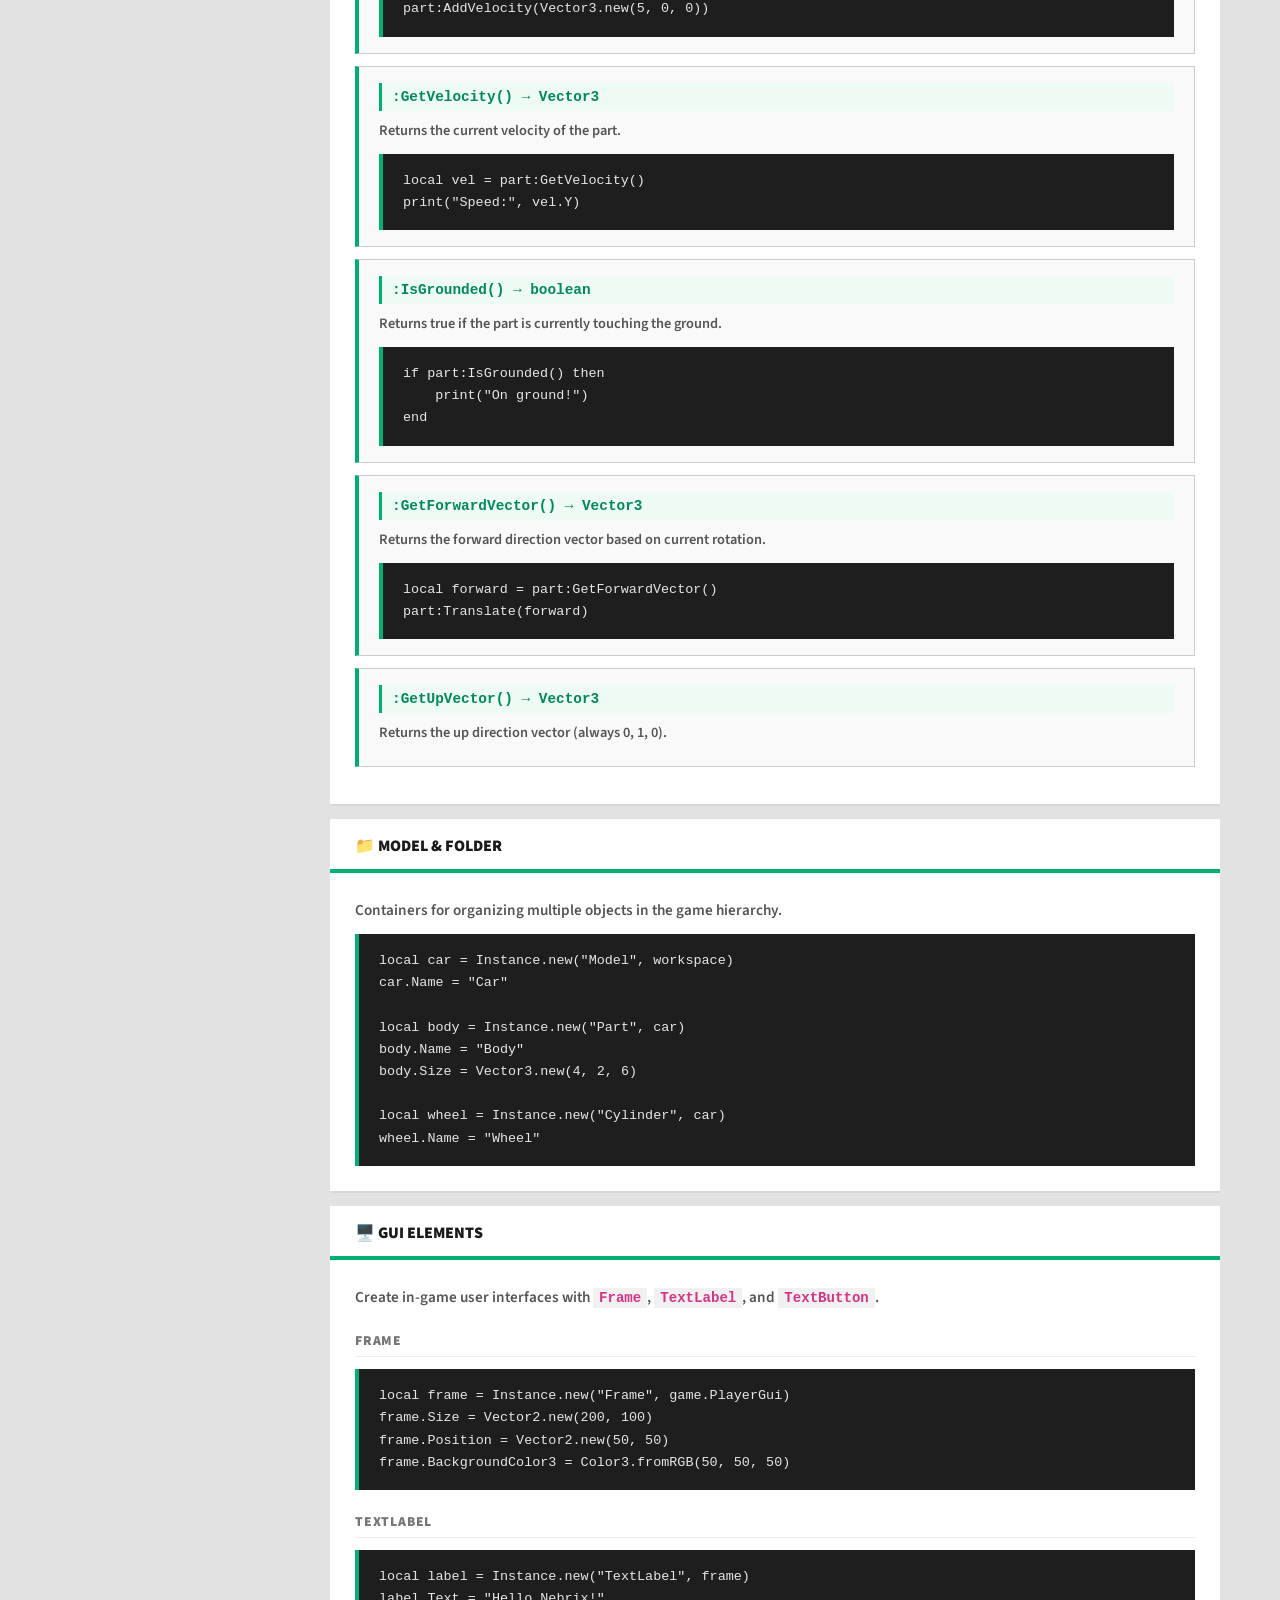
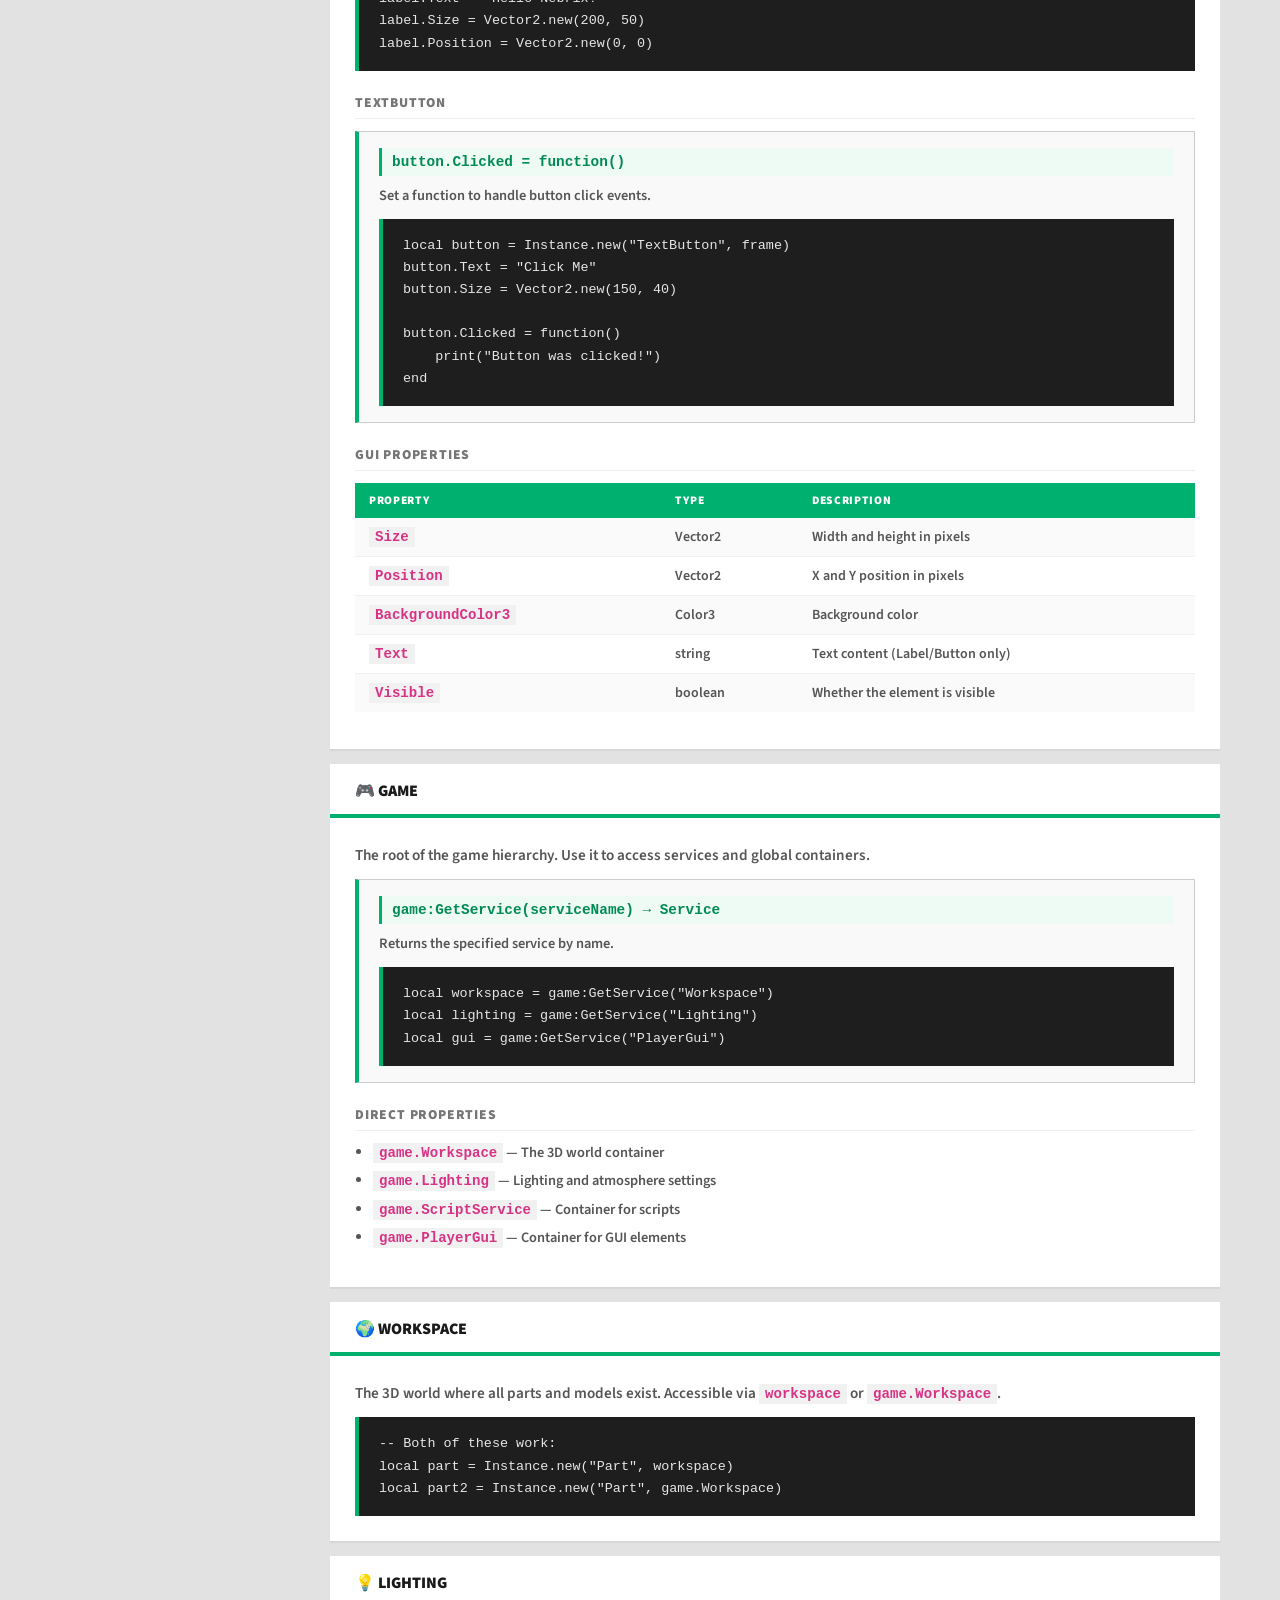
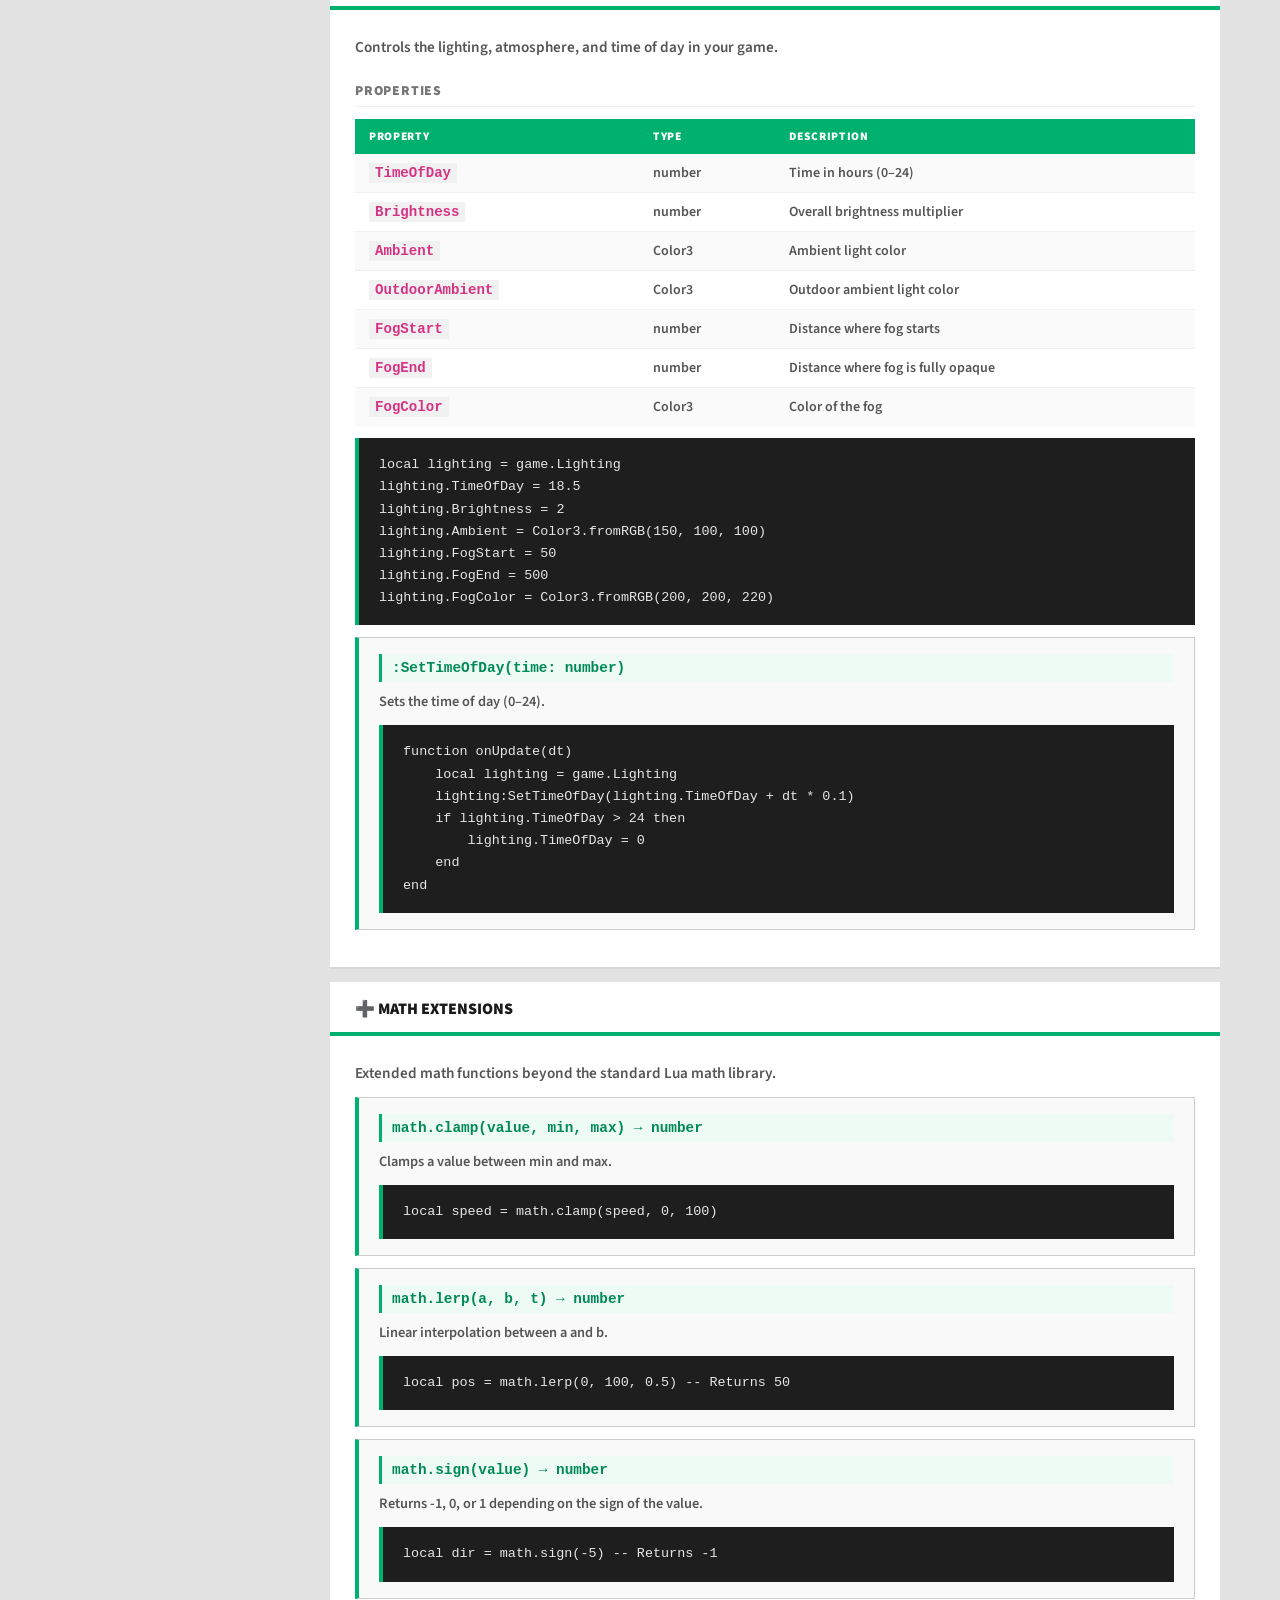
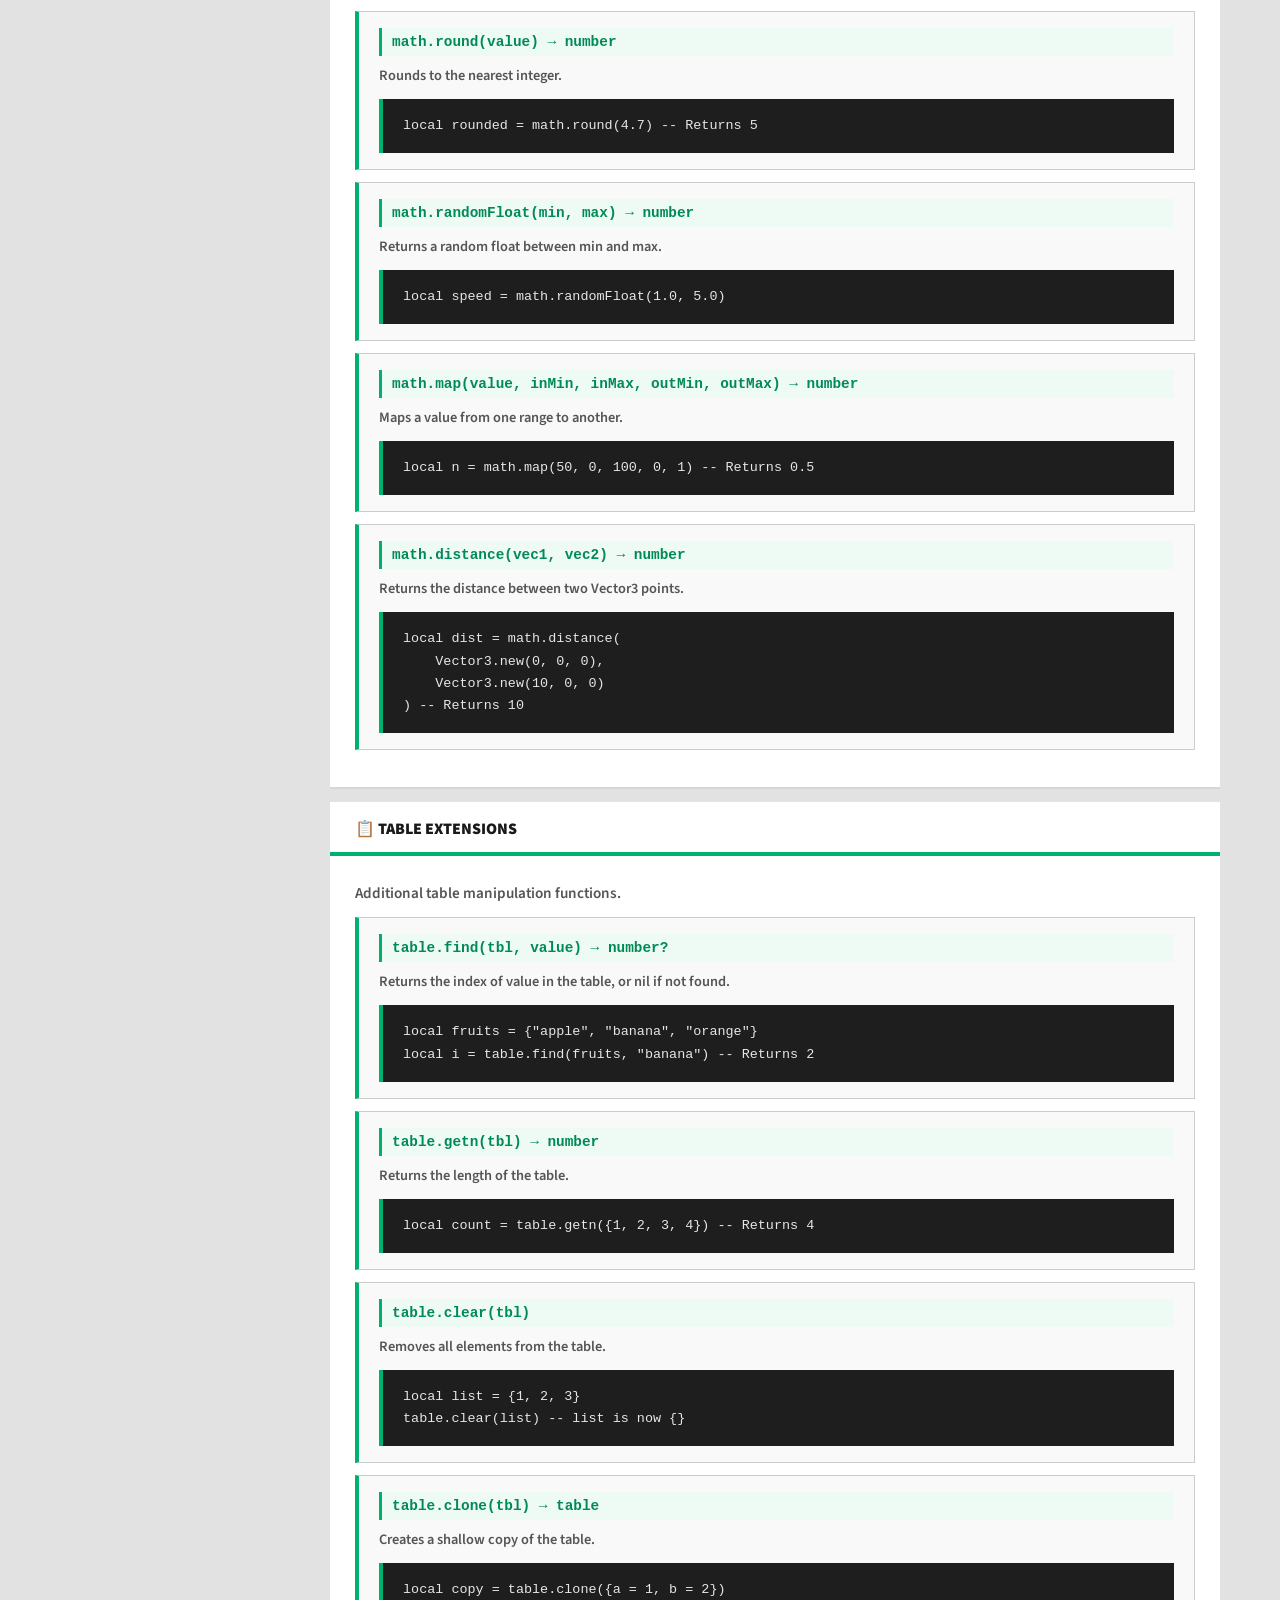
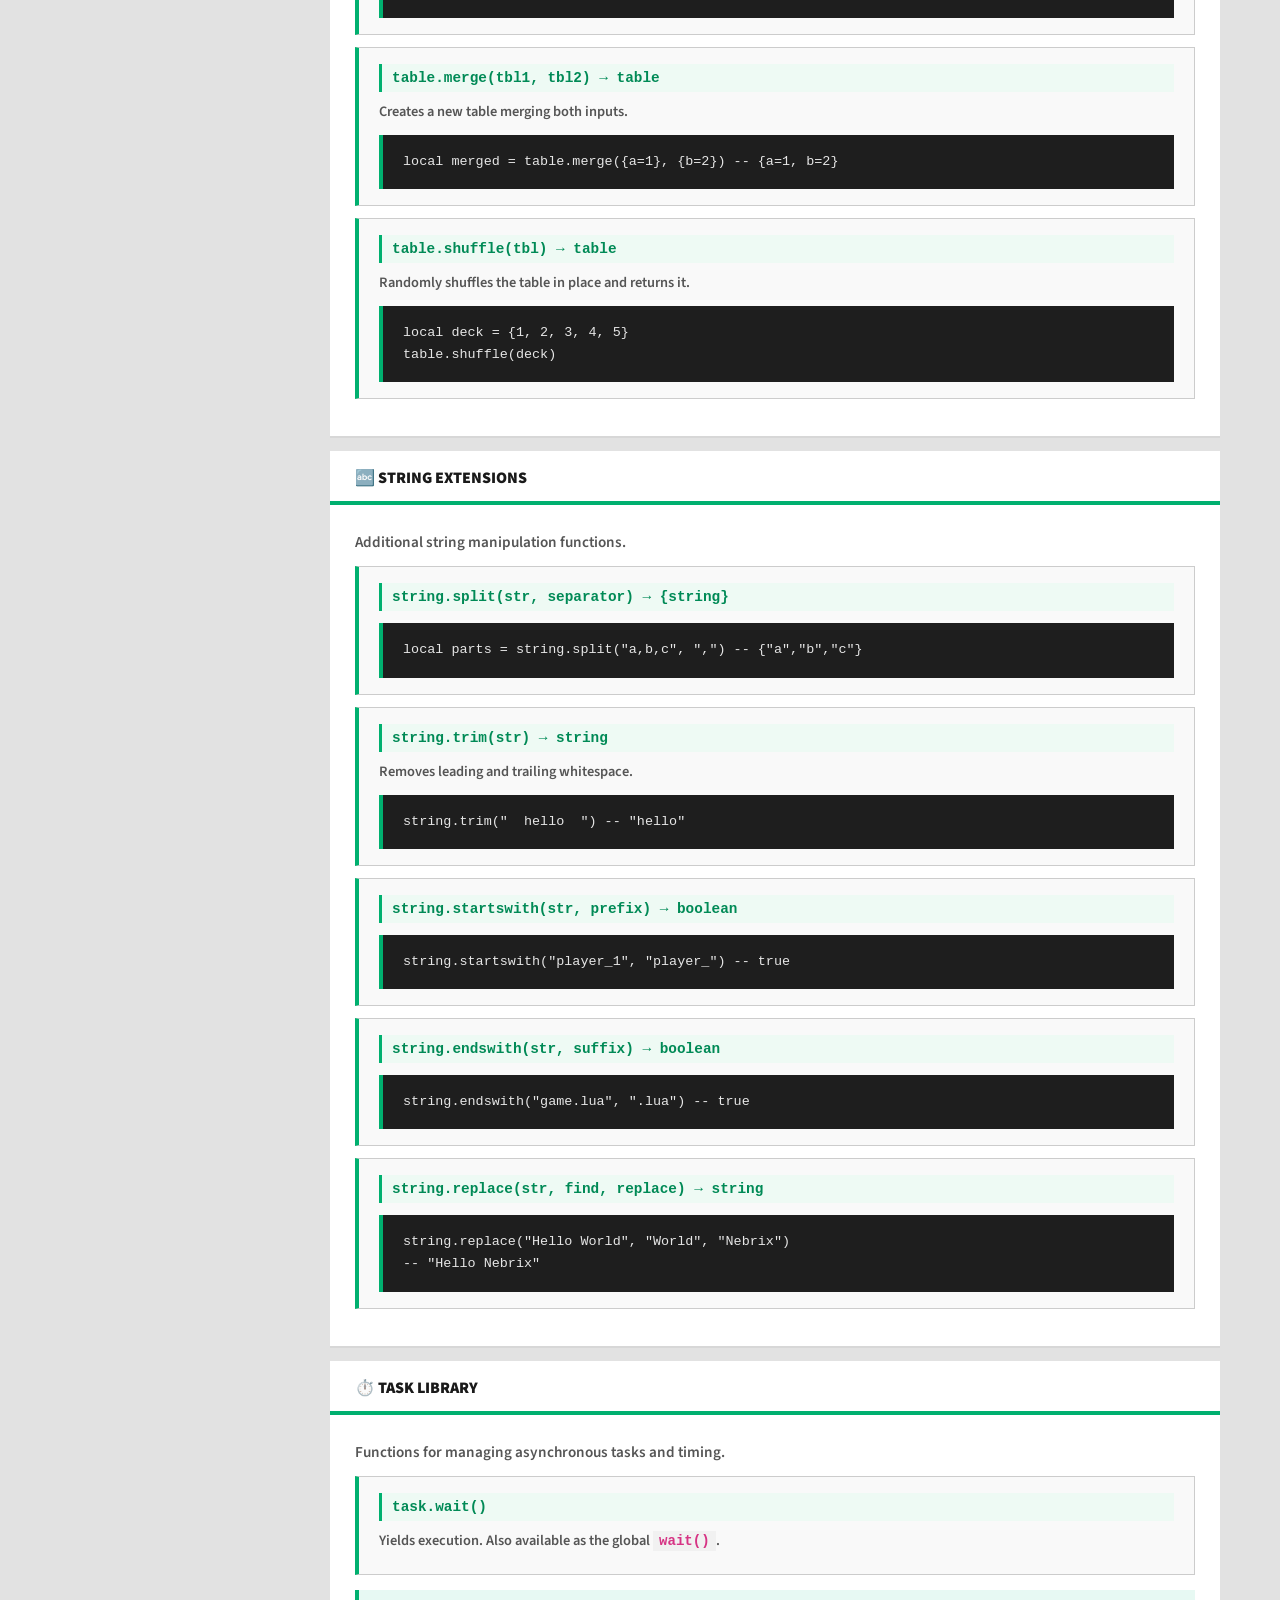
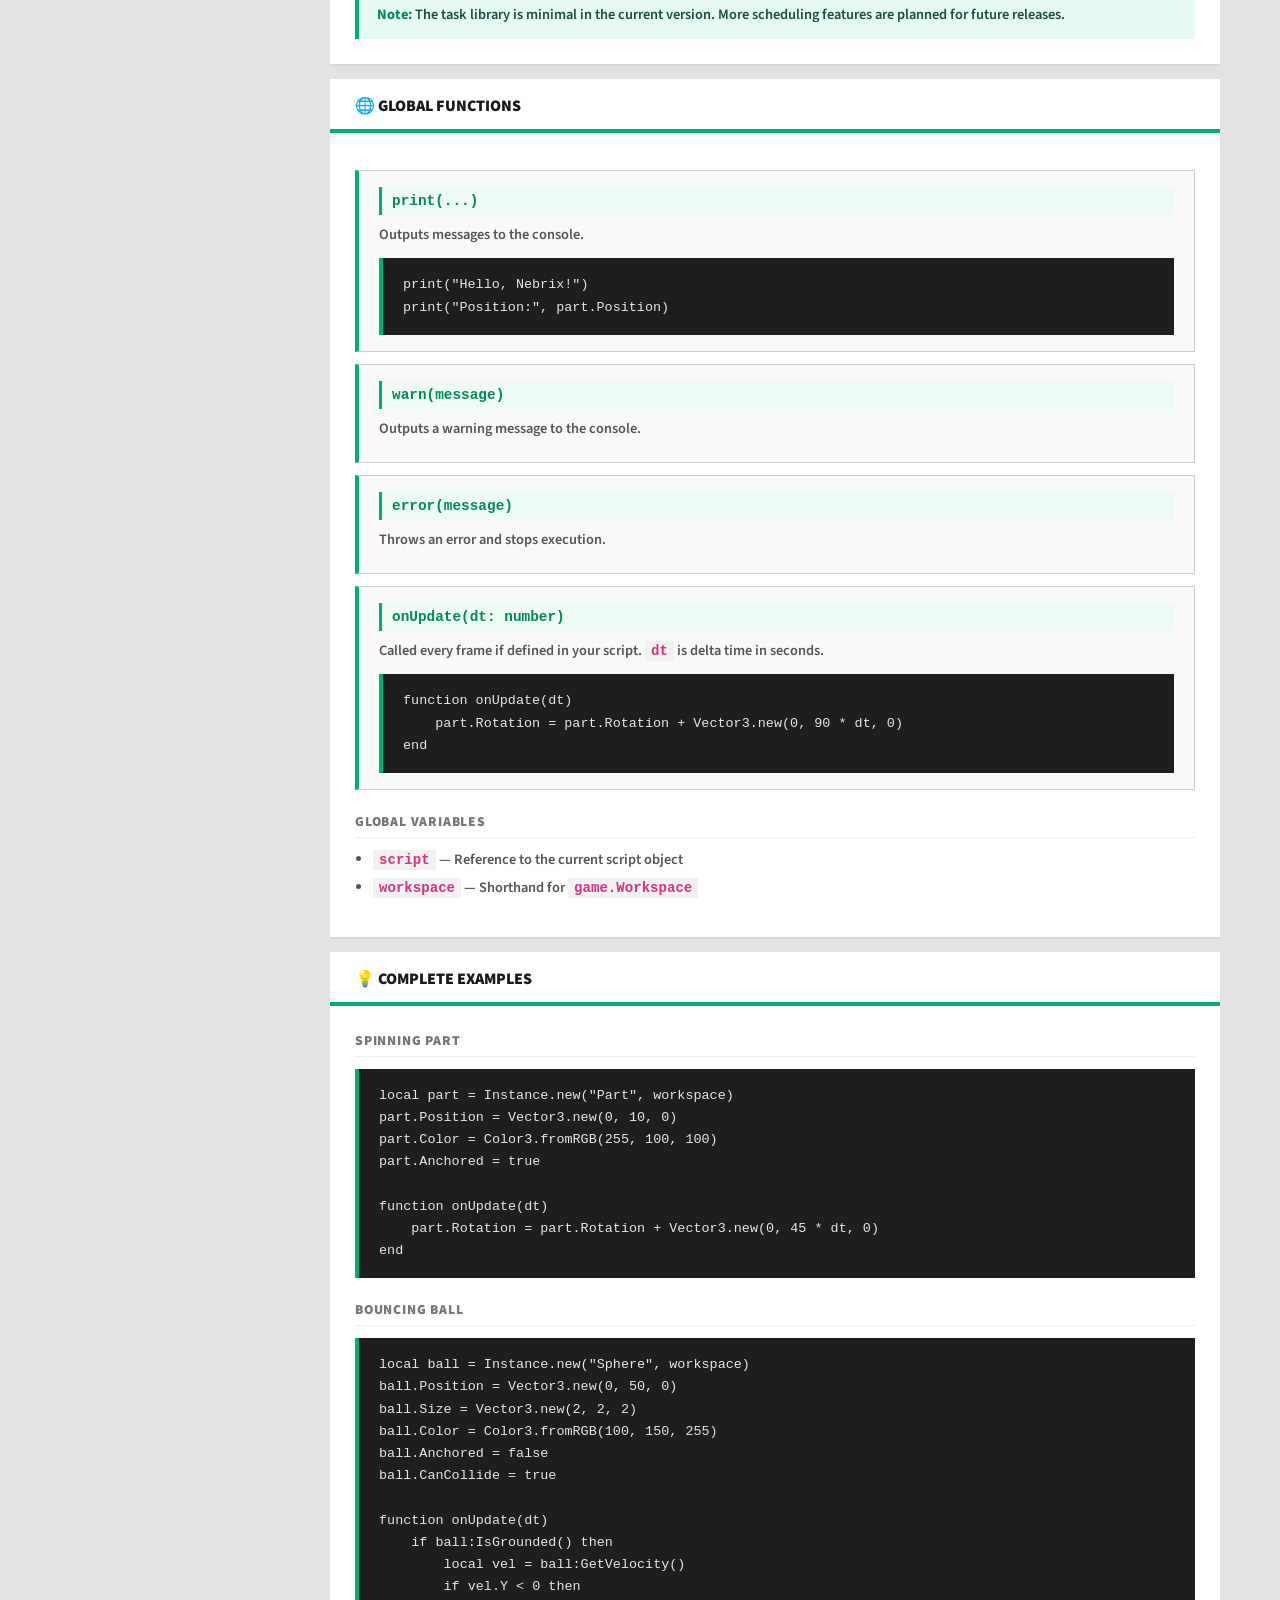
==== commit a978acc9: "Update documentation by removing specific API details Removed API version and case-insensitive prope" ====
--- a/documentation.html
+++ b/documentation.html
@@ -415,8 +415,6 @@
         <p>Complete reference for scripting games in Nebrix using Lua.</p>
         <div class="banner-pills">
             <span class="banner-pill">Lua 5.4</span>
-            <span class="banner-pill">API v1.0</span>
-            <span class="banner-pill">Case-insensitive properties</span>
         </div>
     </div>
 </div>
